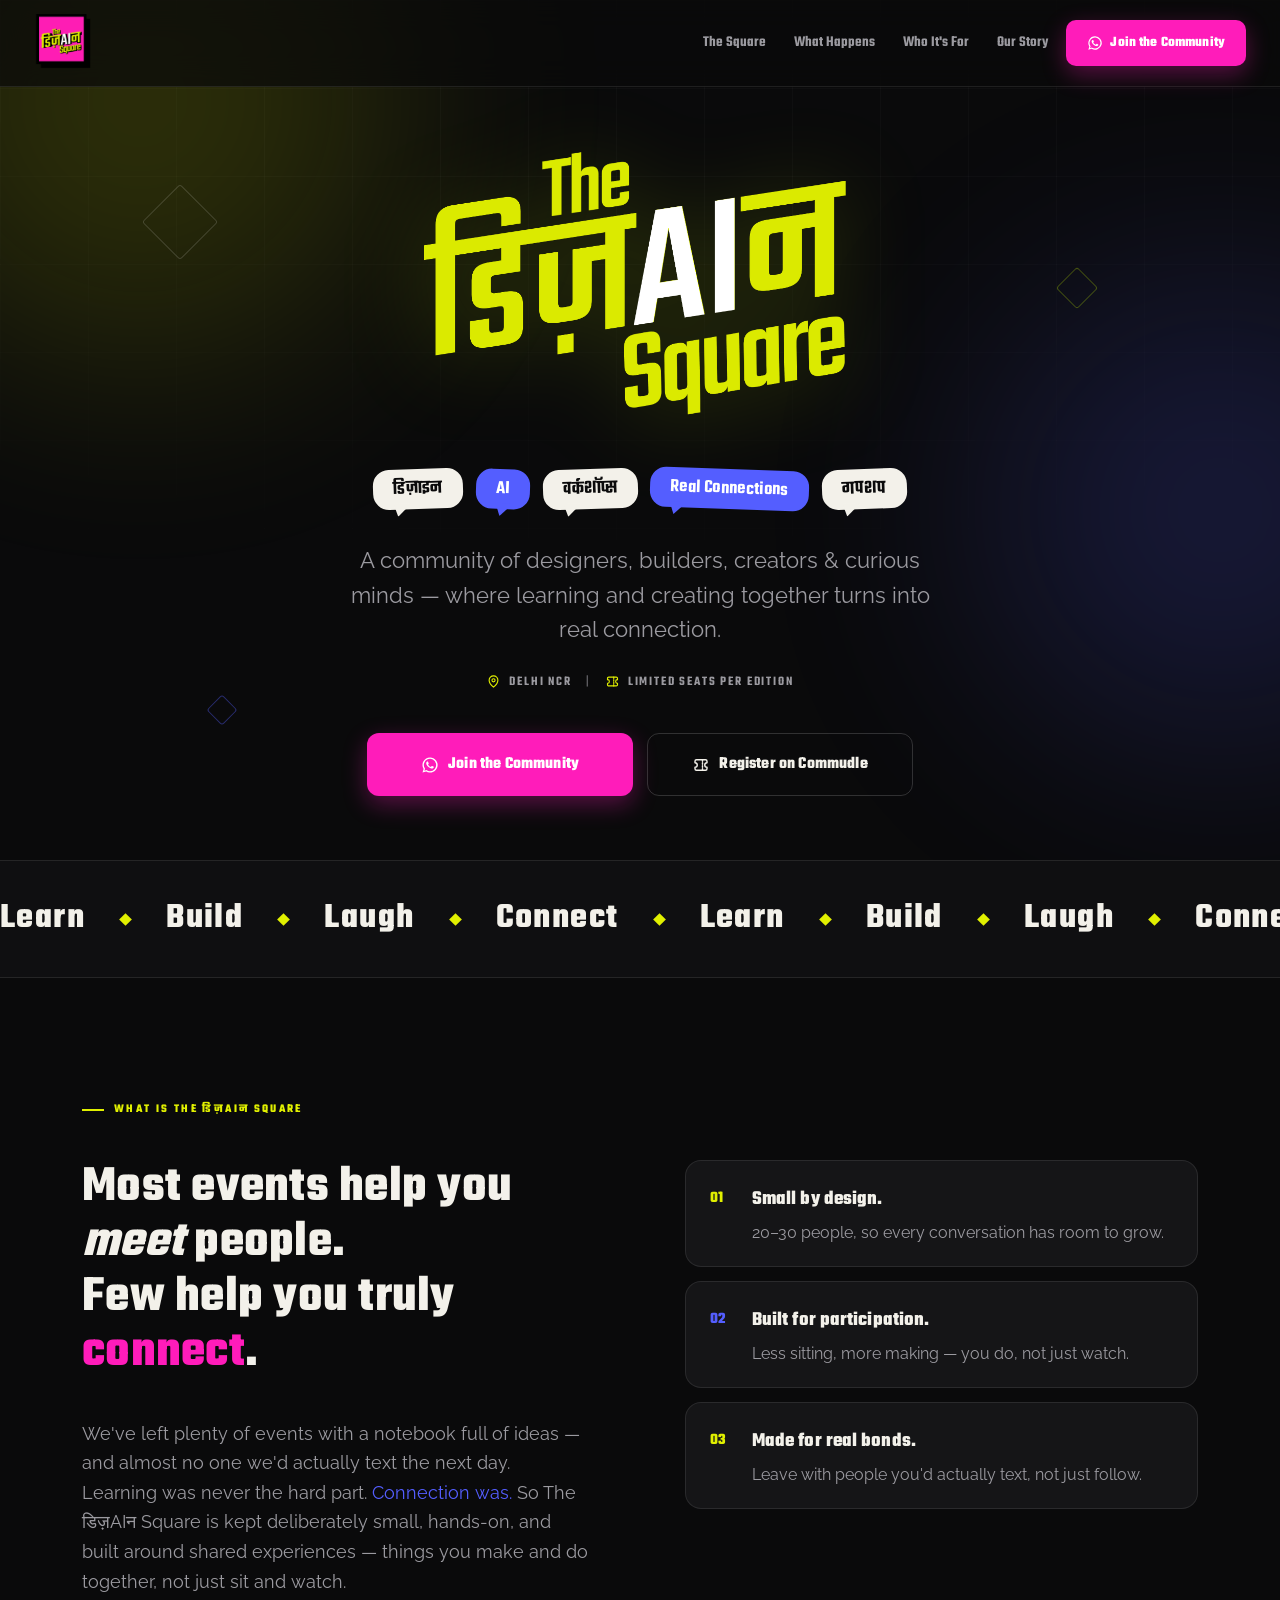
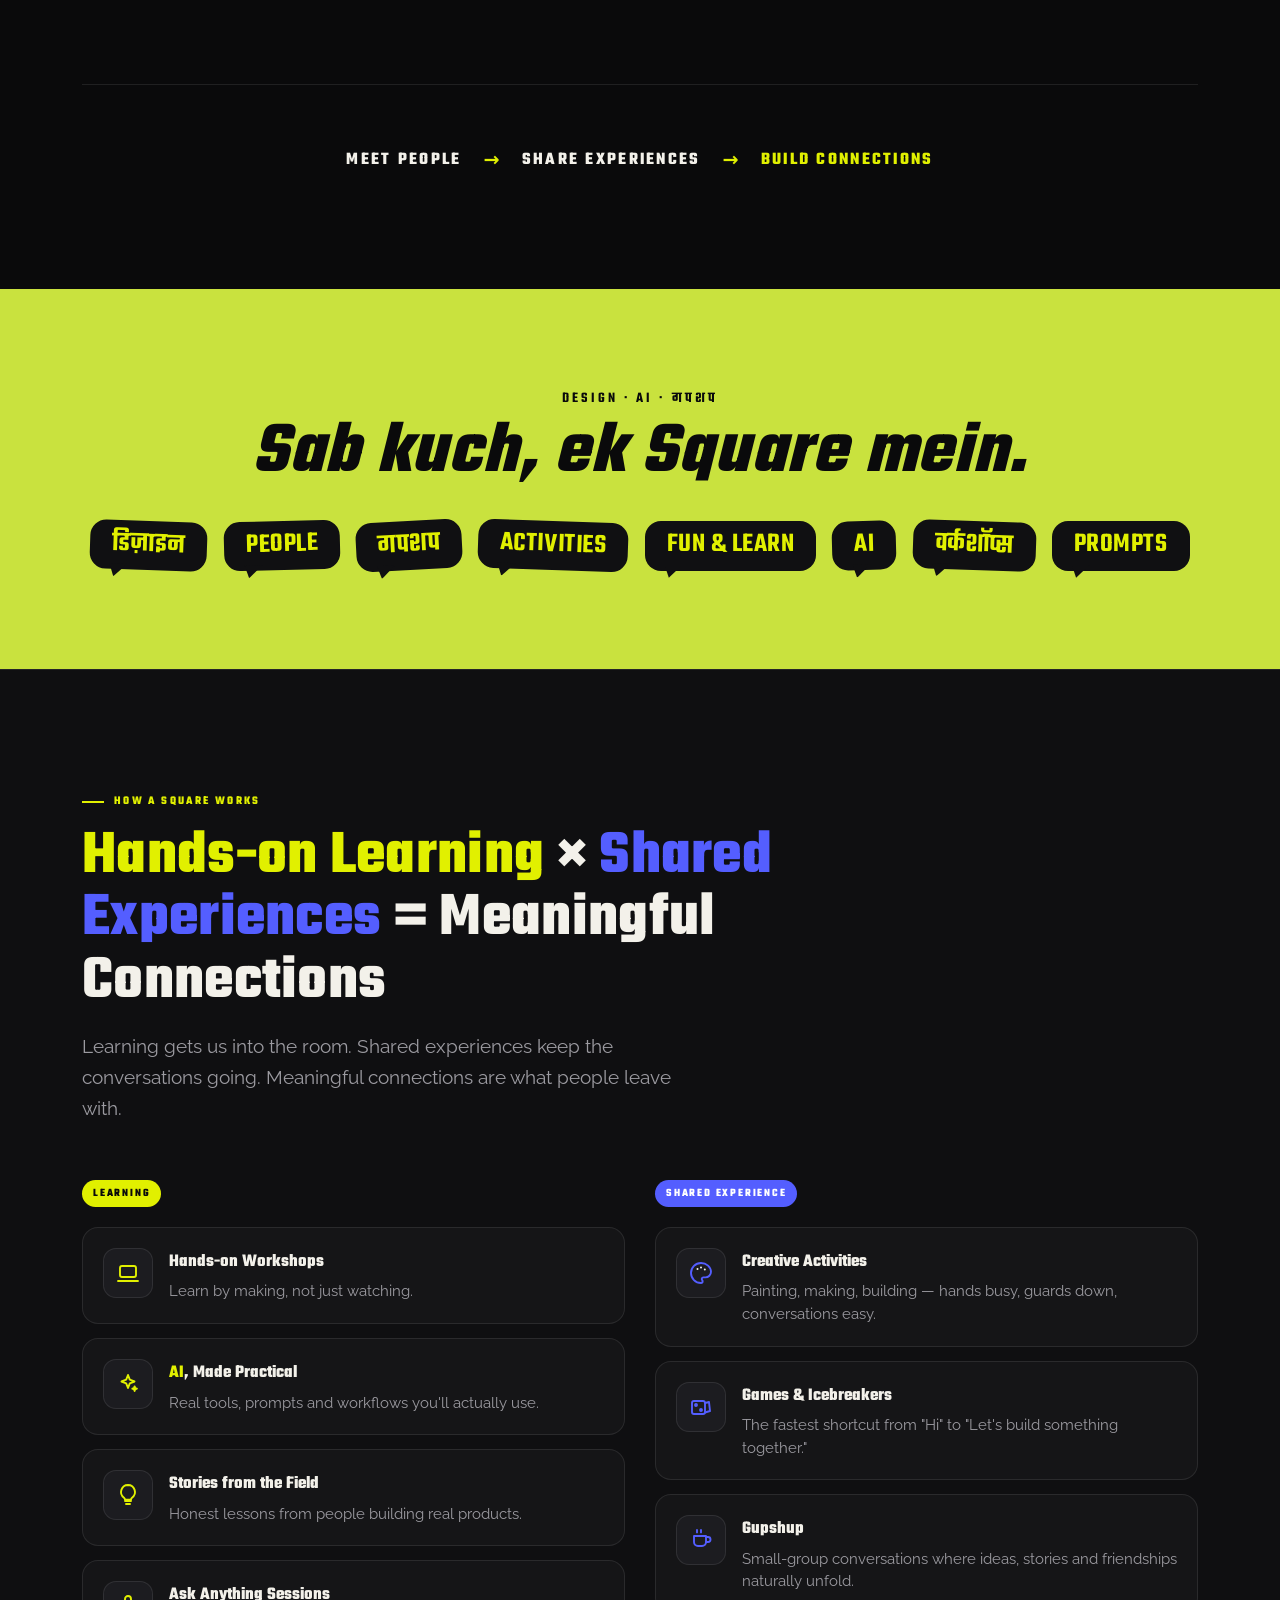
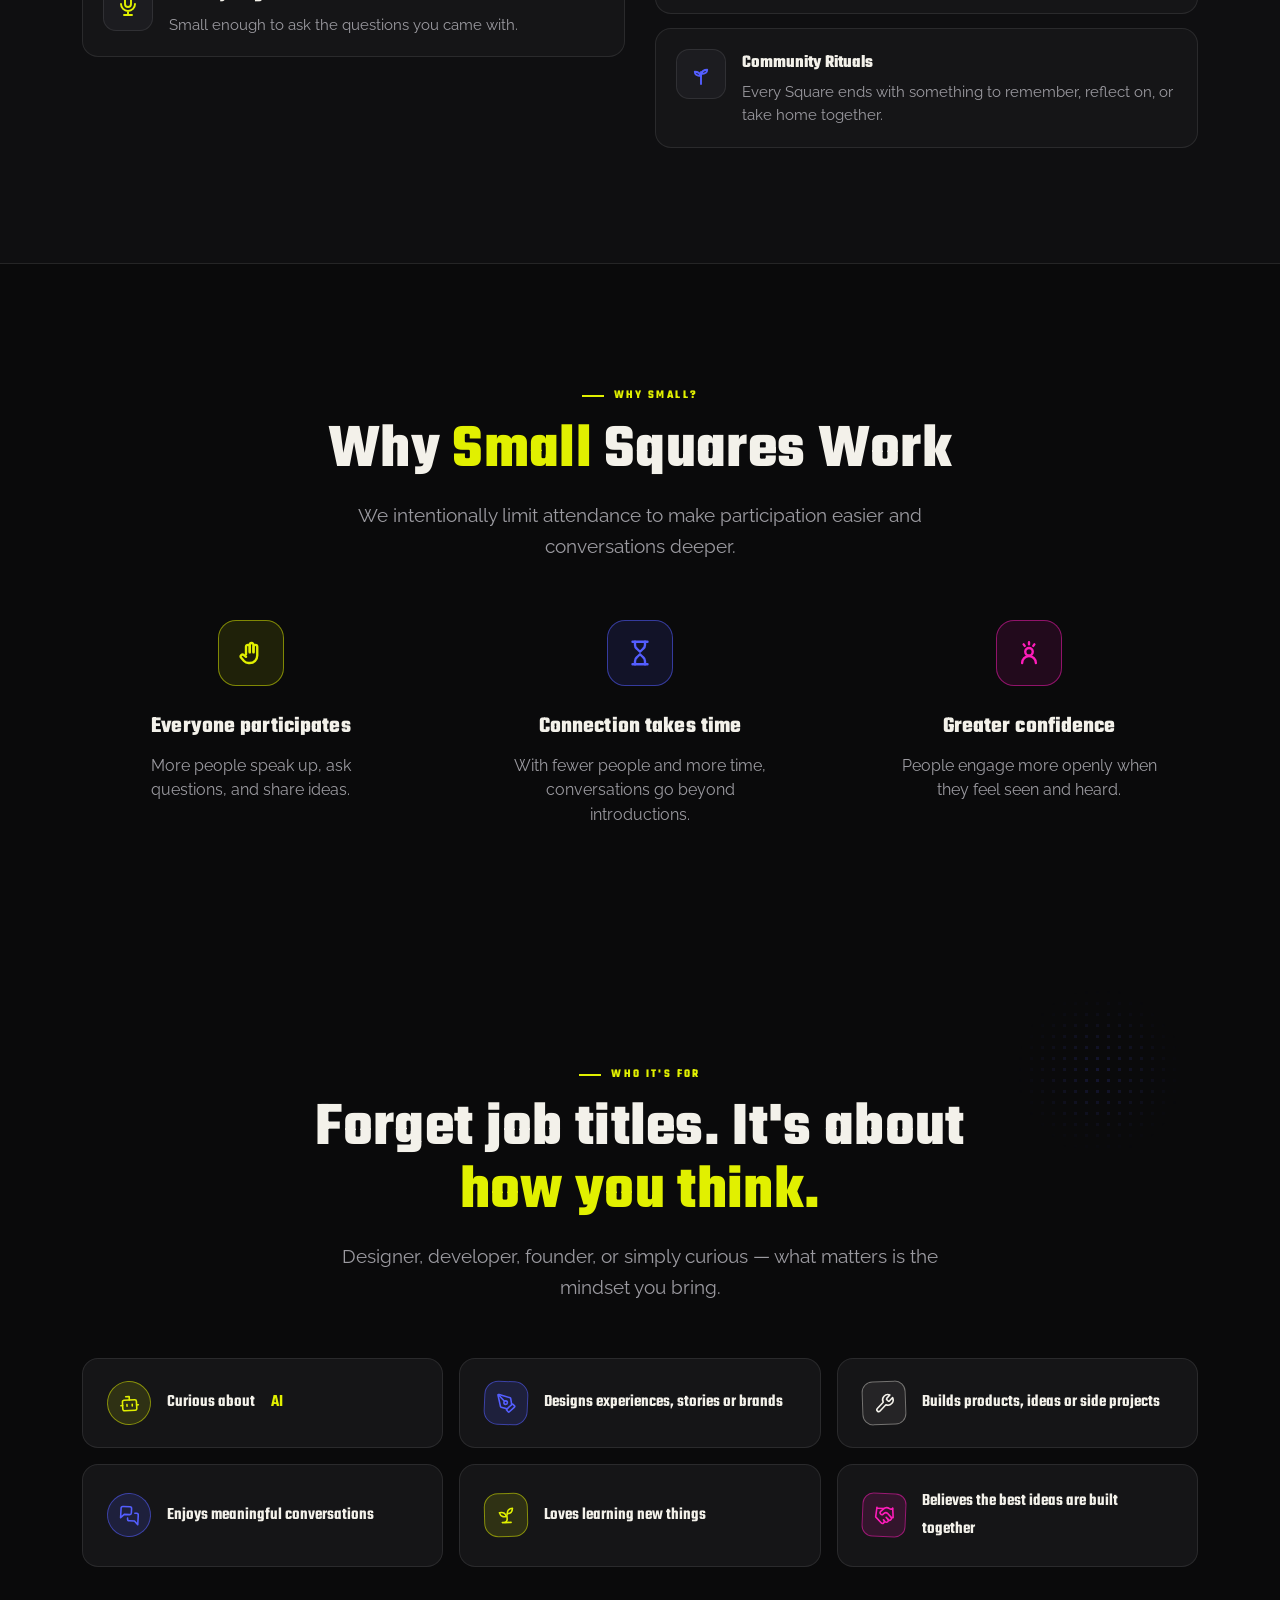
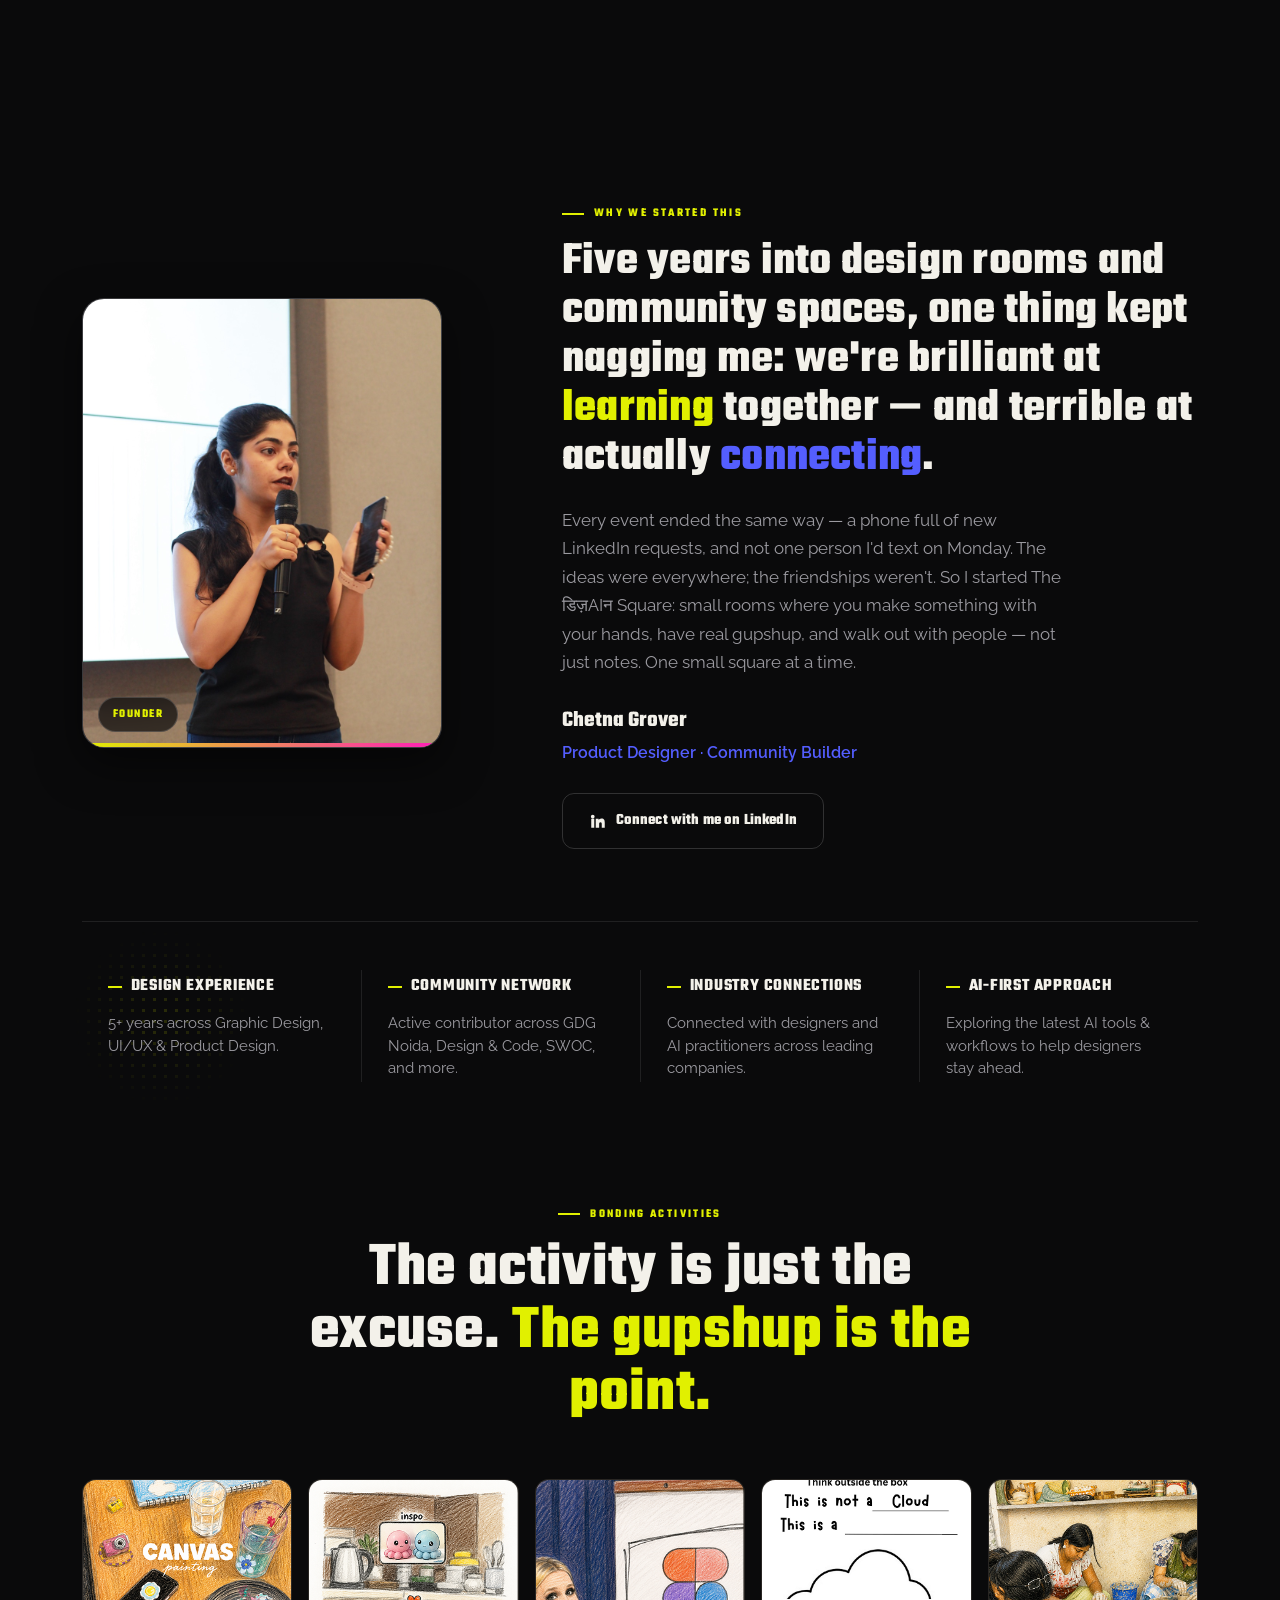
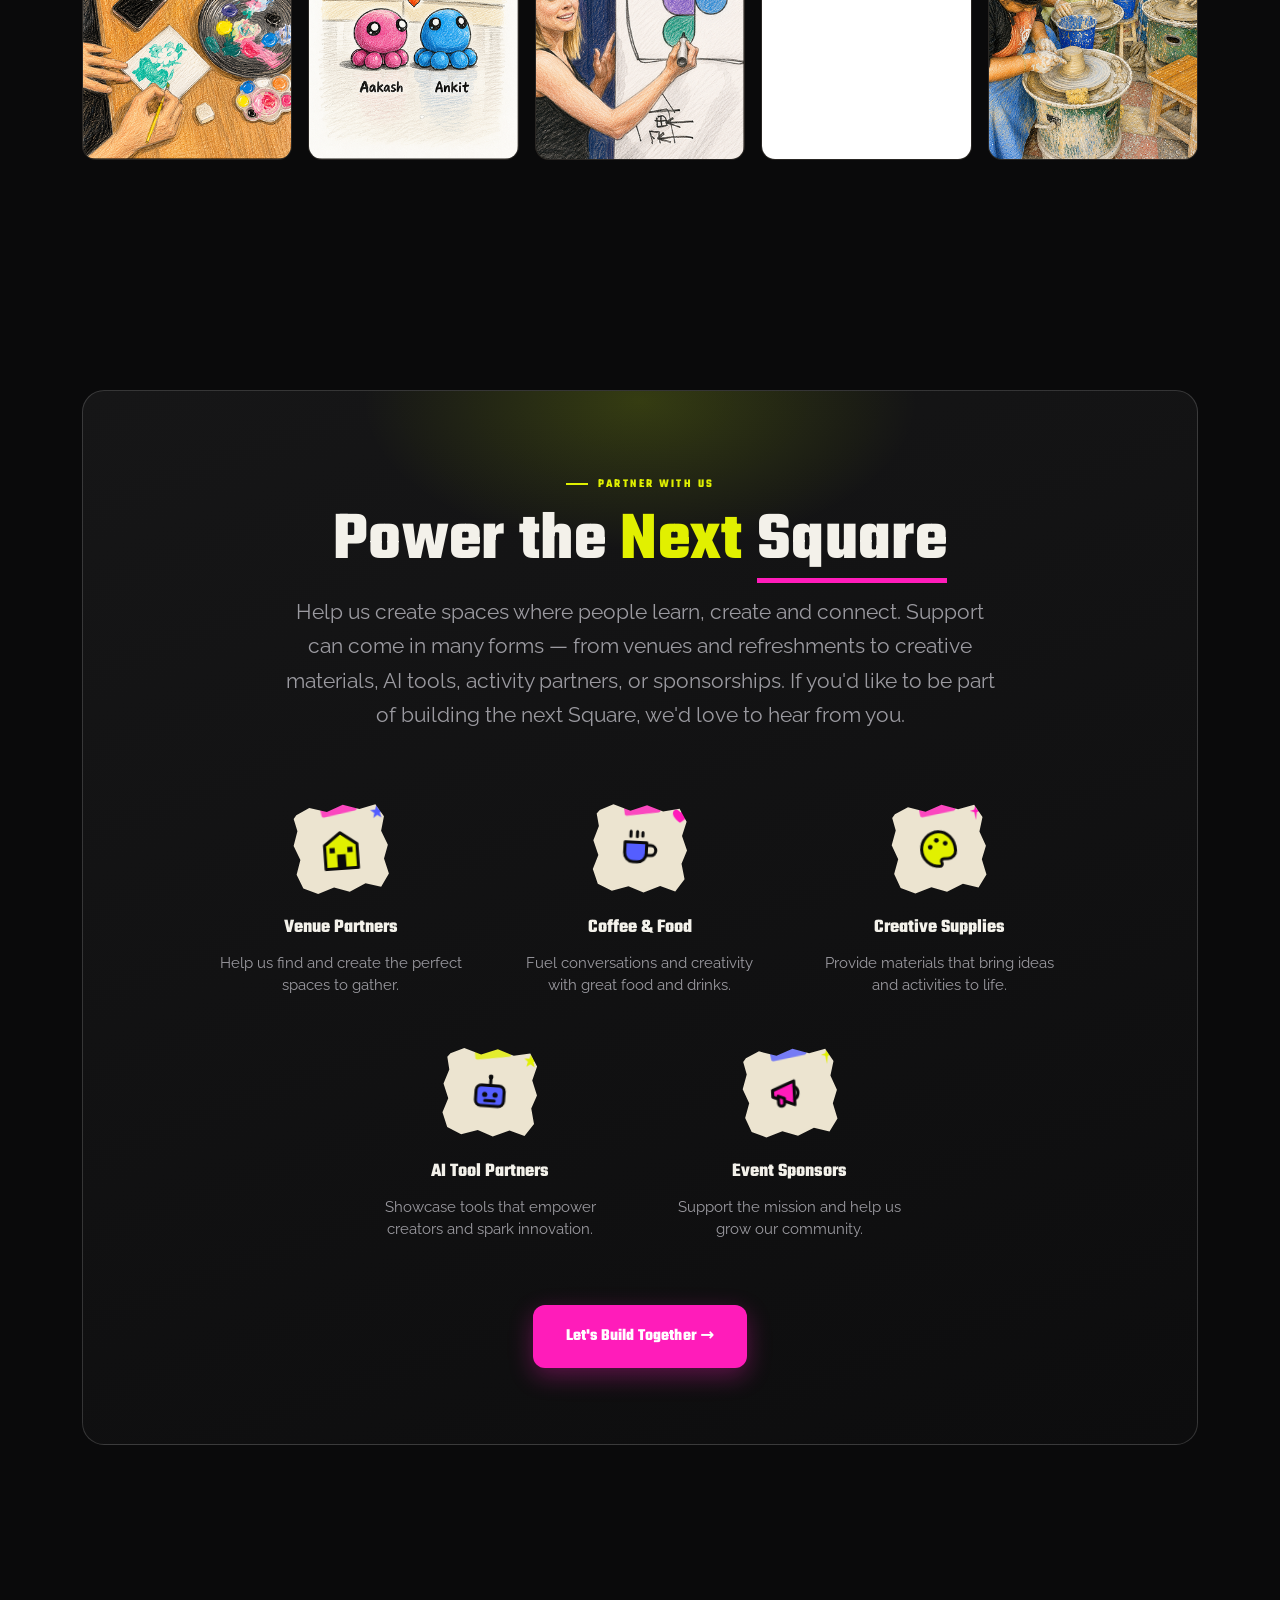
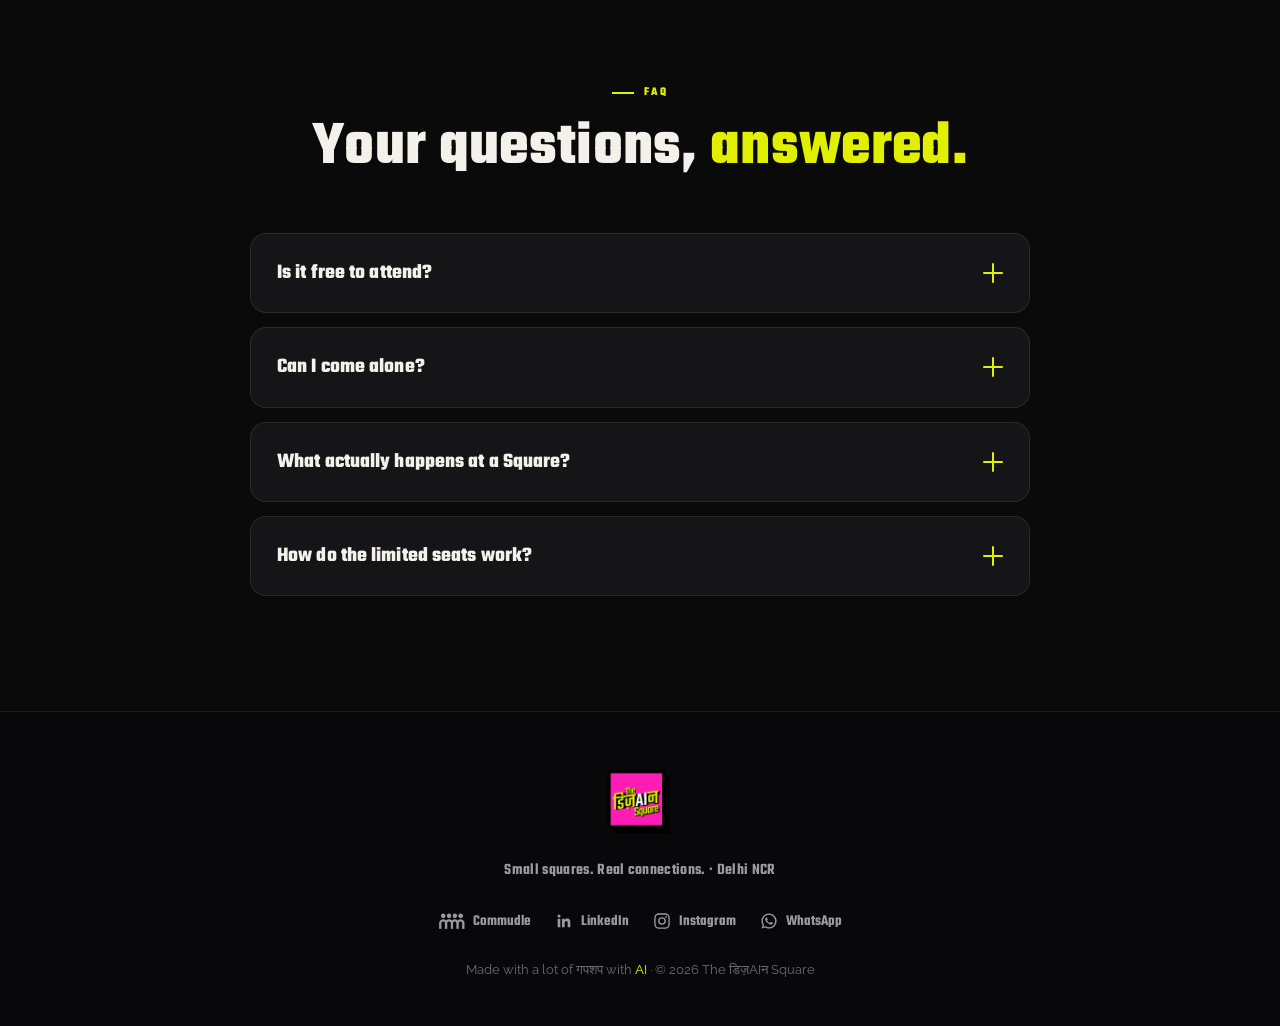
==== index.html @ 23630af0 "Initial commit: The डिज़AIन Square community site Single-page static marketing site — hero, story, "" ====
<!DOCTYPE html>
<html lang="en">
<head>
<meta charset="UTF-8" />
<meta name="viewport" content="width=device-width, initial-scale=1.0" />
<title>The डिज़AIन Square — Design. AI. Gupshup.</title>
<meta name="description" content="A community of designers, builders, creators, and curious minds in Delhi NCR — learning, creating, and connecting through hands-on Design & AI workshops and shared experiences. Small groups. Real conversations. Meaningful connections." />
<link rel="icon" href="assets/logo-badge.png" />
<link rel="preconnect" href="https://fonts.googleapis.com" />
<link rel="preconnect" href="https://fonts.gstatic.com" crossorigin />
<link href="https://fonts.googleapis.com/css2?family=Teko:wght@400;500;600;700&family=Raleway:ital,wght@0,400;0,500;0,600;0,700;0,800;1,500&display=swap" rel="stylesheet" />
<link rel="stylesheet" href="styles.css" />
</head>
<body id="top">

<div class="backdrop"></div>
<span class="glow g1"></span>
<span class="glow g2"></span>

<!-- ============ NAV ============ -->
<header class="nav">
  <a href="#top" class="logo-badge" aria-label="The डिज़AIन Square home"><img src="assets/logo-badge.png" alt="The डिज़AIन Square" /></a>
  <nav class="nav-links">
    <a href="#what">The Square</a>
    <a href="#happens">What Happens</a>
    <a href="#who">Who It's For</a>
    <a href="#story">Our Story</a>
  </nav>
  <a href="https://chat.whatsapp.com/JCS8Ts7KACNHZBFlVH1ROe" target="_blank" rel="noopener" class="btn btn-magenta nav-cta"><svg width="16" height="16" viewBox="0 0 24 24" fill="currentColor" aria-hidden="true"><path d="M12 2a10 10 0 0 0-8.5 15.2L2 22l4.9-1.5A10 10 0 1 0 12 2zm0 18.2c-1.5 0-3-.4-4.3-1.2l-.3-.2-2.9.9.9-2.8-.2-.3A8.2 8.2 0 1 1 12 20.2zm4.5-6.1c-.25-.13-1.47-.72-1.7-.8-.23-.09-.4-.13-.56.13-.16.25-.64.8-.79.96-.14.16-.29.18-.54.06-.25-.13-1.05-.39-2-1.23-.74-.66-1.24-1.47-1.38-1.72-.14-.25-.02-.39.11-.51.11-.11.25-.29.38-.43.12-.14.16-.25.25-.41.08-.16.04-.31-.02-.43-.06-.13-.56-1.35-.77-1.85-.2-.48-.41-.42-.56-.42l-.48-.01c-.16 0-.43.06-.66.31-.23.25-.86.85-.86 2.07s.89 2.4 1.01 2.57c.13.16 1.74 2.66 4.22 3.73.59.25 1.05.4 1.41.52.59.19 1.13.16 1.56.1.48-.07 1.47-.6 1.68-1.18.21-.58.21-1.07.14-1.18-.06-.1-.22-.16-.47-.28z"/></svg>Join the Community</a>
  <button class="nav-toggle" id="navToggle" aria-label="Open menu"><span></span><span></span><span></span></button>
</header>
<div class="mobile-menu" id="mobileMenu">
  <a href="#what">The Square</a>
  <a href="#happens">What Happens</a>
  <a href="#who">Who It's For</a>
  <a href="#story">Our Story</a>
  <a href="https://chat.whatsapp.com/JCS8Ts7KACNHZBFlVH1ROe" target="_blank" rel="noopener" class="btn btn-magenta">Join the Community</a>
</div>

<!-- ============ HERO ============ -->
<section class="hero">
  <span class="dia h1d"></span><span class="dia h2d"></span><span class="dia h3d"></span>
  <h1 class="hero-logo-wrap"><img class="hero-logo" src="assets/logo-hero.png" alt="The डिज़AIन Square — Design, AI &amp; Gupshup" /></h1>
  <div class="hero-bubbles">
    <span class="bubble bubble-white">डिज़ाइन</span>
    <span class="bubble bubble-blue">AI</span>
    <span class="bubble bubble-white">वर्कशॉप्स</span>
    <span class="bubble bubble-blue">Real Connections</span>
    <span class="bubble bubble-white">गपशप</span>
  </div>
  <p class="hero-sub">A community of designers, builders, creators &amp; curious minds — where learning and creating together turns into real connection.</p>
  <div class="hero-meta">
    <span class="meta-item"><svg class="meta-ic" viewBox="0 0 24 24"><path d="M12 21s-7-5.5-7-11a7 7 0 0 1 14 0c0 5.5-7 11-7 11z"/><circle cx="12" cy="10" r="2.5"/></svg> Delhi NCR</span>
    <span class="meta-sep" aria-hidden="true">|</span>
    <span class="meta-item"><svg class="meta-ic" viewBox="0 0 24 24"><path d="M4 9V7a2 2 0 0 1 2-2h12a2 2 0 0 1 2 2v2a2 2 0 0 0 0 6v2a2 2 0 0 1-2 2H6a2 2 0 0 1-2-2v-2a2 2 0 0 0 0-6z"/><path d="M14 5v14" stroke-dasharray="2 2"/></svg> Limited seats per edition</span>
  </div>
  <div class="hero-cta">
    <a href="https://chat.whatsapp.com/JCS8Ts7KACNHZBFlVH1ROe" target="_blank" rel="noopener" class="btn btn-magenta lg">
      <svg width="18" height="18" viewBox="0 0 24 24" fill="currentColor" aria-hidden="true"><path d="M12 2a10 10 0 0 0-8.5 15.2L2 22l4.9-1.5A10 10 0 1 0 12 2zm0 18.2c-1.5 0-3-.4-4.3-1.2l-.3-.2-2.9.9.9-2.8-.2-.3A8.2 8.2 0 1 1 12 20.2zm4.5-6.1c-.25-.13-1.47-.72-1.7-.8-.23-.09-.4-.13-.56.13-.16.25-.64.8-.79.96-.14.16-.29.18-.54.06-.25-.13-1.05-.39-2-1.23-.74-.66-1.24-1.47-1.38-1.72-.14-.25-.02-.39.11-.51.11-.11.25-.29.38-.43.12-.14.16-.25.25-.41.08-.16.04-.31-.02-.43-.06-.13-.56-1.35-.77-1.85-.2-.48-.41-.42-.56-.42l-.48-.01c-.16 0-.43.06-.66.31-.23.25-.86.85-.86 2.07s.89 2.4 1.01 2.57c.13.16 1.74 2.66 4.22 3.73.59.25 1.05.4 1.41.52.59.19 1.13.16 1.56.1.48-.07 1.47-.6 1.68-1.18.21-.58.21-1.07.14-1.18-.06-.1-.22-.16-.47-.28z"/></svg>
      Join the Community
    </a>
    <a href="https://www.commudle.com/communities/the-desaign-square" target="_blank" rel="noopener" class="btn btn-ghost lg">
      <svg width="18" height="18" viewBox="0 0 24 24" fill="none" stroke="currentColor" stroke-width="1.9" stroke-linecap="round" stroke-linejoin="round" aria-hidden="true"><path d="M4 9V7a2 2 0 0 1 2-2h12a2 2 0 0 1 2 2v2a2 2 0 0 0 0 6v2a2 2 0 0 1-2 2H6a2 2 0 0 1-2-2v-2a2 2 0 0 0 0-6z"/><path d="M14 5v14" stroke-dasharray="2 2"/></svg>
      Register on Commudle
    </a>
  </div>
</section>

<!-- ============ MARQUEE ============ -->
<div class="marquee" aria-hidden="true">
  <div class="marquee-track">
    <span>Learn</span><span>Build</span><span>Laugh</span><span>Connect</span><span>Learn</span><span>Build</span><span>Laugh</span><span>Connect</span><span>Learn</span><span>Build</span><span>Laugh</span><span>Connect</span>
    <span>Learn</span><span>Build</span><span>Laugh</span><span>Connect</span><span>Learn</span><span>Build</span><span>Laugh</span><span>Connect</span><span>Learn</span><span>Build</span><span>Laugh</span><span>Connect</span>
  </div>
</div>

<!-- ============ WHAT IS ============ -->
<section class="section" id="what">
  <p class="eyebrow reveal">What is The डिज़AIन Square</p>
  <div class="story-body">
    <div class="story-left">
      <p class="story-lead reveal">Most events help you <em>meet</em> people.<br />Few help you truly <span class="hl-m">connect</span>.</p>
      <p class="body-copy reveal">We've left plenty of events with a notebook full of ideas — and almost no one we'd actually text the next day. Learning was never the hard part. <span class="hl-b">Connection was.</span> So The डिज़AIन Square is kept deliberately small, hands-on, and built around shared experiences — things you make and do together, not just sit and watch.</p>
    </div>
    <div class="story-pills">
      <div class="spill reveal"><span class="n">01</span><div><span class="p-title">Small by design.</span><span class="p-sub">20–30 people, so every conversation has room to grow.</span></div></div>
      <div class="spill reveal"><span class="n">02</span><div><span class="p-title">Built for participation.</span><span class="p-sub">Less sitting, more making — you do, not just watch.</span></div></div>
      <div class="spill reveal"><span class="n">03</span><div><span class="p-title">Made for real bonds.</span><span class="p-sub">Leave with people you'd actually text, not just follow.</span></div></div>
    </div>
  </div>
  <div class="flow reveal">
    <span class="flow-step">Meet people</span>
    <span class="flow-arrow" aria-hidden="true">→</span>
    <span class="flow-step">Share experiences</span>
    <span class="flow-arrow" aria-hidden="true">→</span>
    <span class="flow-step flow-step-end">Build connections</span>
  </div>
</section>

<!-- ============ BRAND BAND (lime homage to the key art) ============ -->
<section class="brand-band">
  <div class="band-inner">
    <p class="band-kicker reveal">Design · AI · गपशप</p>
    <h2 class="band-title reveal">Sab kuch, ek Square mein.</h2>
    <div class="bubble-cluster reveal">
      <span class="bubble bubble-dark">डिज़ाइन</span>
      <span class="bubble bubble-dark">PEOPLE</span>
      <span class="bubble bubble-dark">गपशप</span>
      <span class="bubble bubble-dark">ACTIVITIES</span>
      <span class="bubble bubble-dark">FUN &amp; LEARN</span>
      <span class="bubble bubble-dark">AI</span>
      <span class="bubble bubble-dark">वर्कशॉप्स</span>
      <span class="bubble bubble-dark">PROMPTS</span>
    </div>
  </div>
</section>

<!-- ============ WHAT HAPPENS ============ -->
<section class="happen" id="happens">
  <div class="happen-wrap">
    <div class="section-head reveal">
      <p class="eyebrow">How a Square works</p>
      <h2><span class="hl">Hands-on Learning</span> × <span class="hl-b">Shared Experiences</span> = Meaningful Connections</h2>
      <p class="sub">Learning gets us into the room. Shared experiences keep the conversations going. Meaningful connections are what people leave with.</p>
    </div>
    <div class="two-col">
      <div class="col-learn reveal">
        <div class="col-head"><span class="tag">Learning</span></div>
        <div class="card-stack">
          <div class="pcard">
            <span class="ic-chip"><svg class="ic" viewBox="0 0 24 24"><rect x="4" y="5" width="16" height="11" rx="2"/><path d="M2 20h20"/></svg></span>
            <div><h4>Hands-on Workshops</h4><p>Learn by making, not just watching.</p></div>
          </div>
          <div class="pcard">
            <span class="ic-chip"><svg class="ic" viewBox="0 0 24 24"><path d="M12 3l1.8 4.7L18.5 9.5l-4.7 1.8L12 16l-1.8-4.7L5.5 9.5l4.7-1.8z"/><path d="M18.6 14.4l.6 1.7 1.7.6-1.7.6-.6 1.7-.6-1.7-1.7-.6 1.7-.6z"/></svg></span>
            <div><h4><span class="ai">AI</span>, Made Practical</h4><p>Real tools, prompts and workflows you'll actually use.</p></div>
          </div>
          <div class="pcard">
            <span class="ic-chip"><svg class="ic" viewBox="0 0 24 24"><path d="M9 18h6M10 21h4"/><path d="M12 2a7 7 0 0 0-4 12.7c.6.5 1 1.3 1 2.1h6c0-.8.4-1.6 1-2.1A7 7 0 0 0 12 2z"/></svg></span>
            <div><h4>Stories from the Field</h4><p>Honest lessons from people building real products.</p></div>
          </div>
          <div class="pcard">
            <span class="ic-chip"><svg class="ic" viewBox="0 0 24 24"><rect x="9" y="2" width="6" height="11" rx="3"/><path d="M5 10a7 7 0 0 0 14 0M12 17v4M8 21h8"/></svg></span>
            <div><h4>Ask Anything Sessions</h4><p>Small enough to ask the questions you came with.</p></div>
          </div>
        </div>
      </div>
      <div class="col-connect reveal">
        <div class="col-head"><span class="tag">Shared Experience</span></div>
        <div class="card-stack">
          <div class="pcard">
            <span class="ic-chip"><svg class="ic" viewBox="0 0 24 24"><path d="M12 2C6.5 2 2 6.5 2 12s4.5 10 10 10c.93 0 1.65-.75 1.65-1.69 0-.44-.18-.83-.44-1.12-.29-.29-.44-.65-.44-1.13a1.64 1.64 0 0 1 1.67-1.67h2c3.05 0 5.56-2.5 5.56-5.55C21.96 6.01 17.46 2 12 2z"/><circle cx="8.5" cy="8" r="1" fill="currentColor" stroke="none"/><circle cx="12" cy="6.5" r="1" fill="currentColor" stroke="none"/><circle cx="15.8" cy="8.5" r="1" fill="currentColor" stroke="none"/></svg></span>
            <div><h4>Creative Activities</h4><p>Painting, making, building — hands busy, guards down, conversations easy.</p></div>
          </div>
          <div class="pcard">
            <span class="ic-chip"><svg class="ic" viewBox="0 0 24 24"><rect x="3" y="6" width="13" height="13" rx="2"/><circle cx="7" cy="10" r="1"/><circle cx="12" cy="15" r="1"/><path d="M16 8l4-1 1 9-5 1.5"/></svg></span>
            <div><h4>Games &amp; Icebreakers</h4><p>The fastest shortcut from "Hi" to "Let's build something together."</p></div>
          </div>
          <div class="pcard">
            <span class="ic-chip"><svg class="ic" viewBox="0 0 24 24"><path d="M5 8h12v6a4 4 0 0 1-4 4H9a4 4 0 0 1-4-4z"/><path d="M17 9h2a2.5 2.5 0 0 1 0 5h-2"/><path d="M8 2v2.4M12 2v2.4"/></svg></span>
            <div><h4>Gupshup</h4><p>Small-group conversations where ideas, stories and friendships naturally unfold.</p></div>
          </div>
          <div class="pcard">
            <span class="ic-chip"><svg class="ic" viewBox="0 0 24 24"><path d="M12 22V10"/><path d="M12 14c-1-3-3.6-4.2-6.2-4.2C5.8 12.6 8.4 14 12 14z"/><path d="M12 12c1-3 3.6-4.2 6.2-4.2C18.2 10.6 15.6 12 12 12z"/></svg></span>
            <div><h4>Community Rituals</h4><p>Every Square ends with something to remember, reflect on, or take home together.</p></div>
          </div>
        </div>
      </div>
    </div>
  </div>
</section>

<!-- ============ WHY SMALL ============ -->
<section class="section" id="why-small">
  <div class="section-head center reveal">
    <p class="eyebrow">Why small?</p>
    <h2>Why <span class="hl">Small</span> Squares Work</h2>
    <p class="sub" style="margin-left:auto;margin-right:auto">We intentionally limit attendance to make participation easier and conversations deeper.</p>
  </div>
  <div class="reasons-grid">
    <div class="reason reveal">
      <span class="reason-ic"><svg viewBox="0 0 24 24"><path d="M8 13V7a1.5 1.5 0 0 1 3 0v4.5"/><path d="M11 11V5.5a1.5 1.5 0 0 1 3 0V11"/><path d="M14 11.5V7a1.5 1.5 0 0 1 3 0v7a6 6 0 0 1-6 6h-1a5 5 0 0 1-3.6-1.6L4 15.6a1.5 1.5 0 0 1 2.2-2L8 15"/></svg></span>
      <h4>Everyone participates</h4>
      <p>More people speak up, ask questions, and share ideas.</p>
    </div>
    <div class="reason reveal">
      <span class="reason-ic"><svg viewBox="0 0 24 24"><path d="M6 3h12M6 21h12"/><path d="M8 3v2.5a4 4 0 0 0 1.5 3.1L12 11l2.5-2.4A4 4 0 0 0 16 5.5V3"/><path d="M8 21v-2.5a4 4 0 0 1 1.5-3.1L12 13l2.5 2.4A4 4 0 0 1 16 18.5V21"/></svg></span>
      <h4>Connection takes time</h4>
      <p>With fewer people and more time, conversations go beyond introductions.</p>
    </div>
    <div class="reason reveal">
      <span class="reason-ic"><svg viewBox="0 0 24 24"><circle cx="12" cy="11" r="3"/><path d="M6.5 20a5.5 5.5 0 0 1 11 0"/><path d="M12 3.4V5M7.7 5.1l.9 1.2M16.3 5.1l-.9 1.2"/></svg></span>
      <h4>Greater confidence</h4>
      <p>People engage more openly when they feel seen and heard.</p>
    </div>
  </div>
</section>

<!-- ============ WHO ============ -->
<section class="section" id="who">
  <span class="halftone" style="top:6%;right:3%;width:170px;height:170px"></span>
  <div class="section-head center reveal">
    <p class="eyebrow">Who it's for</p>
    <h2>Forget job titles. It's about <span class="hl">how you think.</span></h2>
    <p class="sub" style="margin-left:auto;margin-right:auto">Designer, developer, founder, or simply curious — what matters is the mindset you bring.</p>
  </div>
  <div class="mindset-grid">
    <div class="mind reveal"><span class="badge"><svg viewBox="0 0 24 24"><path d="M12 8V4H8"/><rect x="4" y="8" width="16" height="12" rx="2"/><path d="M2 14h2M20 14h2M15 13v2M9 13v2"/></svg></span> Curious about <span class="ai">AI</span></div>
    <div class="mind reveal"><span class="badge"><svg viewBox="0 0 24 24"><path d="M15.707 21.293a1 1 0 0 1-1.414 0l-1.586-1.586a1 1 0 0 1 0-1.414l5.586-5.586a1 1 0 0 1 1.414 0l1.586 1.586a1 1 0 0 1 0 1.414z"/><path d="m18 13-1.375-6.874a1 1 0 0 0-.746-.776L3.235 2.028a1 1 0 0 0-1.207 1.207L5.35 15.879a1 1 0 0 0 .776.746L13 18"/><path d="m2.3 2.3 7.286 7.286"/><circle cx="11" cy="11" r="2"/></svg></span> Designs experiences, stories or brands</div>
    <div class="mind reveal"><span class="badge"><svg viewBox="0 0 24 24"><path d="M14.7 6.3a1 1 0 0 0 0 1.4l1.6 1.6a1 1 0 0 0 1.4 0l3.77-3.77a6 6 0 0 1-7.94 7.94l-6.91 6.91a2.12 2.12 0 0 1-3-3l6.91-6.91a6 6 0 0 1 7.94-7.94l-3.76 3.76z"/></svg></span> Builds products, ideas or side projects</div>
    <div class="mind reveal"><span class="badge"><svg viewBox="0 0 24 24"><path d="M14 9a2 2 0 0 1-2 2H6l-4 4V4c0-1.1.9-2 2-2h8a2 2 0 0 1 2 2z"/><path d="M18 9h2a2 2 0 0 1 2 2v11l-4-4h-6a2 2 0 0 1-2-2v-1"/></svg></span> Enjoys meaningful conversations</div>
    <div class="mind reveal"><span class="badge"><svg viewBox="0 0 24 24"><path d="M7 20h10"/><path d="M10 20c5.5-2.5.8-6.4 3-10"/><path d="M9.5 9.4c1.1.8 1.8 2.2 2.3 3.7-2 .4-3.5.4-4.8-.3-1.2-.6-2.3-1.9-3-4.2 2.8-.5 4.4 0 5.5.8z"/><path d="M14.1 6a7 7 0 0 0-1.1 4c1.9-.1 3.3-.6 4.3-1.4 1-1 1.6-2.3 1.7-4.6-2.7.1-4 1-4.9 2z"/></svg></span> Loves learning new things</div>
    <div class="mind reveal"><span class="badge"><svg viewBox="0 0 24 24"><path d="m11 17 2 2a1 1 0 1 0 3-3"/><path d="m14 14 2.5 2.5a1 1 0 1 0 3-3l-3.88-3.88a3 3 0 0 0-4.24 0l-.88.88a1 1 0 1 1-3-3l2.81-2.81a5.79 5.79 0 0 1 7.06-.87l.47.28a2 2 0 0 0 1.42.25L21 4"/><path d="m21 3 1 11h-2"/><path d="M3 3 2 14l6.5 6.5a1 1 0 1 0 3-3"/><path d="M3 4h8"/></svg></span> Believes the best ideas are built together</div>
  </div>
</section>

<!-- ============ FOUNDER ============ -->
<section class="section" id="story">
  <span class="halftone lime" style="bottom:8%;left:1%;width:180px;height:180px"></span>
  <div class="founder">
    <div class="founder-photo reveal">
      <div class="founder-img"><img src="assets/founder.jpg" alt="Chetna Grover hosting a डिज़AIन Square" loading="lazy" /></div>
      <span class="founder-tag">FOUNDER</span>
    </div>
    <div class="founder-text reveal">
      <p class="eyebrow">Why we started this</p>
      <p class="founder-quote">Five years into design rooms and community spaces, one thing kept nagging me: we're brilliant at <span class="hl">learning</span> together — and terrible at actually <span class="hl-b">connecting</span>.</p>
      <p class="founder-bio">Every event ended the same way — a phone full of new LinkedIn requests, and not one person I'd text on Monday. The ideas were everywhere; the friendships weren't. So I started The डिज़AIन Square: small rooms where you make something with your hands, have real gupshup, and walk out with people — not just notes. One small square at a time.</p>
      <p class="founder-name">Chetna Grover</p>
      <p class="founder-role">Product Designer · Community Builder</p>
      <a href="https://www.linkedin.com/in/chetnagrover/" target="_blank" rel="noopener" class="btn btn-ghost founder-cta">
        <svg width="18" height="18" viewBox="0 0 24 24" fill="currentColor" aria-hidden="true"><path d="M4.98 3.5a2.5 2.5 0 1 1 0 5 2.5 2.5 0 0 1 0-5zM3 9h4v12H3zM9 9h3.8v1.7h.05c.53-.95 1.83-1.95 3.65-1.95 3.9 0 4.5 2.4 4.5 5.5V21h-4v-4.8c0-1.15-.02-2.6-1.6-2.6-1.6 0-1.85 1.25-1.85 2.5V21H9z"/></svg>
        Connect with me on LinkedIn
      </a>
    </div>
  </div>
  <div class="founder-creds reveal">
    <div class="cred"><h4>Design Experience</h4><p>5+ years across Graphic Design, UI/UX &amp; Product Design.</p></div>
    <div class="cred"><h4>Community Network</h4><p>Active contributor across GDG Noida, Design &amp; Code, SWOC, and more.</p></div>
    <div class="cred"><h4>Industry Connections</h4><p>Connected with designers and AI practitioners across leading companies.</p></div>
    <div class="cred"><h4>AI-First Approach</h4><p>Exploring the latest AI tools &amp; workflows to help designers stay ahead.</p></div>
  </div>
</section>

<!-- ============ GLIMPSES ============ -->
<section class="section" style="padding-top:0">
  <div class="section-head center reveal">
    <p class="eyebrow">Bonding activities</p>
    <h2>The activity is just the excuse. <span class="hl">The gupshup is the point.</span></h2>
  </div>
  <div class="glimpse-grid">
    <div class="glimpse reveal"><img src="assets/glimpse-canvas.png" alt="Canvas painting at a Square" loading="lazy" /></div>
    <div class="glimpse reveal"><img src="assets/glimpse-toy.png" alt="Toy design — Aakash &amp; Ankit" loading="lazy" /></div>
    <div class="glimpse reveal"><img src="assets/glimpse-ai.png" alt="AI &amp; design jam" loading="lazy" /></div>
    <div class="glimpse reveal"><img src="assets/glimpse-cloud.png" alt="Think outside the box — not a cloud" loading="lazy" /></div>
    <div class="glimpse reveal"><img src="assets/glimpse-pottery.png" alt="Pottery and clay" loading="lazy" /></div>
  </div>
</section>

<!-- ============ PARTNERSHIP ============ -->
<section class="section partner-section" id="partner">
  <div class="cta-card reveal">
  <div class="section-head center">
    <p class="eyebrow">Partner with us</p>
    <h2>Power the <span class="hl">Next</span> <span class="pu">Square</span></h2>
    <p class="sub partner-sub">Help us create spaces where people learn, create and connect. Support can come in many forms — from venues and refreshments to creative materials, <span class="ai">AI</span> tools, activity partners, or sponsorships. If you'd like to be part of building the next Square, we'd love to hear from you.</p>
  </div>
  <div class="partner-grid">
    <div class="pcard2 reveal c-venue">
      <span class="pcard2-ic"><span class="tape"></span><svg class="art" viewBox="0 0 24 24"><path d="M4.5 21V10l7.5-5.5L19.5 10v11z" fill="var(--acc)"/><rect x="10" y="14.5" width="4" height="6.5" fill="#0a0a0b" stroke="none"/><rect x="6.7" y="11.3" width="2.4" height="2.4" fill="#0a0a0b" stroke="none"/><rect x="14.9" y="11.3" width="2.4" height="2.4" fill="#0a0a0b" stroke="none"/></svg><span class="bit"><svg viewBox="0 0 12 12"><path d="M6 0l1.3 4 4 .2-3.1 2.5 1.1 3.9L6 8.4 2.7 10.6l1.1-3.9L.7 4.2l4-.2z" fill="var(--blue)"/></svg></span></span>
      <h4>Venue Partners</h4>
      <p>Help us find and create the perfect spaces to gather.</p>
    </div>
    <div class="pcard2 reveal c-coffee">
      <span class="pcard2-ic"><span class="tape"></span><svg class="art" viewBox="0 0 24 24"><path d="M5 9h10v5a4 4 0 0 1-4 4H9a4 4 0 0 1-4-4z" fill="var(--acc)"/><path d="M15 10.2h2a2.3 2.3 0 0 1 0 4.6h-2" fill="none"/><path d="M7.5 4v2.3M10.5 4v2.3M13 4.4v1.6" fill="none"/></svg><span class="bit"><svg viewBox="0 0 12 12"><path d="M6 11C2 8 0 6 0 3.4 0 1.6 1.3.6 2.8.6 3.8.6 4.6 1.2 6 2.8 7.4 1.2 8.2.6 9.2.6c1.5 0 2.8 1 2.8 2.8C12 6 10 8 6 11z" fill="var(--magenta)"/></svg></span></span>
      <h4>Coffee &amp; Food</h4>
      <p>Fuel conversations and creativity with great food and drinks.</p>
    </div>
    <div class="pcard2 reveal c-create">
      <span class="pcard2-ic"><span class="tape"></span><svg class="art" viewBox="0 0 24 24"><path d="M12 4a8 8 0 1 0 0 16c.9 0 1.4-.9 1-1.7-.4-.7-.1-1.7.9-1.7H16a3.6 3.6 0 0 0 3.6-3.6C19.6 8 16 4 12 4z" fill="var(--acc)"/><circle cx="8" cy="11" r="1.1" fill="#0a0a0b" stroke="none"/><circle cx="11" cy="8" r="1.1" fill="#0a0a0b" stroke="none"/><circle cx="15" cy="9.5" r="1.1" fill="#0a0a0b" stroke="none"/></svg><span class="bit"><svg viewBox="0 0 12 12"><path d="M6 0l1 3.5 3.5 1-3.5 1L6 12 5 5.5 1.5 4.5 5 3.5z" fill="var(--magenta)"/></svg></span></span>
      <h4>Creative Supplies</h4>
      <p>Provide materials that bring ideas and activities to life.</p>
    </div>
    <div class="pcard2 reveal c-ai">
      <span class="pcard2-ic"><span class="tape"></span><svg class="art" viewBox="0 0 24 24"><rect x="5.5" y="8.5" width="13" height="9.5" rx="2.5" fill="var(--acc)"/><path d="M12 5.2V8.5" fill="none"/><circle cx="12" cy="4.6" r="1.1" fill="#0a0a0b" stroke="none"/><circle cx="9.6" cy="12.8" r="1.2" fill="#0a0a0b" stroke="none"/><circle cx="14.4" cy="12.8" r="1.2" fill="#0a0a0b" stroke="none"/><path d="M9.8 15.6h4.4" fill="none"/></svg><span class="bit"><svg viewBox="0 0 12 12"><path d="M6 0l1.3 4 4 .2-3.1 2.5 1.1 3.9L6 8.4 2.7 10.6l1.1-3.9L.7 4.2l4-.2z" fill="var(--lime)"/></svg></span></span>
      <h4><span class="ai">AI</span> Tool Partners</h4>
      <p>Showcase tools that empower creators and spark innovation.</p>
    </div>
    <div class="pcard2 reveal c-sponsor">
      <span class="pcard2-ic"><span class="tape"></span><svg class="art" viewBox="0 0 24 24"><path d="M4 10.5 14 6.5v11l-10-4z" fill="var(--acc)"/><path d="M14 9a3.5 3.5 0 0 1 0 6" fill="none"/><path d="M6.5 13.2v3.3a1.4 1.4 0 0 0 2.8 0v-2.1z" fill="var(--acc)"/></svg><span class="bit"><svg viewBox="0 0 12 12"><path d="M6 0l1 3.5 3.5 1-3.5 1L6 12 5 5.5 1.5 4.5 5 3.5z" fill="var(--lime)"/></svg></span></span>
      <h4>Event Sponsors</h4>
      <p>Support the mission and help us grow our community.</p>
    </div>
  </div>
  <div class="partner-act">
    <a class="btn btn-magenta lg" href="mailto:chetnagrover00@gmail.com?subject=Partnering%20with%20The%20DesAIgn%20Square&amp;body=Hi%20Chetna%2C%20we%27d%20love%20to%20help%20power%20the%20next%20Square.">Let's Build Together →</a>
  </div>
  </div>
</section>

<!-- ============ FAQ ============ -->
<section class="section" id="faq">
  <div class="section-head center reveal">
    <p class="eyebrow">FAQ</p>
    <h2>Your questions, <span class="hl">answered.</span></h2>
  </div>
  <div class="faq-list reveal">
    <details class="faq-item">
      <summary>Is it free to attend?<span class="faq-mark" aria-hidden="true"></span></summary>
      <div class="faq-a"><p>No — this is a paid event, and that's on purpose. Your ticket covers everything: activity materials, food, and the full experience — put together so you get the best. Nothing extra to buy on the day.</p></div>
    </details>
    <details class="faq-item">
      <summary>Can I come alone?<span class="faq-mark" aria-hidden="true"></span></summary>
      <div class="faq-a"><p>Yes — and most people do. Every Square opens with an easy icebreaker and stays small, so you're never left standing in a corner. You'll be chatting with people within minutes.</p></div>
    </details>
    <details class="faq-item">
      <summary>What actually happens at a Square?<span class="faq-mark" aria-hidden="true"></span></summary>
      <div class="faq-a"><p>A mix of hands-on making, a little design and AI, good food, and real conversation. You'll build something, meet interesting people, and leave with genuine connections.</p></div>
    </details>
    <details class="faq-item">
      <summary>How do the limited seats work?<span class="faq-mark" aria-hidden="true"></span></summary>
      <div class="faq-a"><p>We keep each Square small — around 20–30 people — so it stays personal. Registrations happen on <a href="https://www.commudle.com/communities/the-desaign-square" target="_blank" rel="noopener">Commudle</a>, where we manage seats and tickets. Join the WhatsApp community to get the heads-up the moment they go live.</p></div>
    </details>
  </div>
</section>

<!-- ============ FOOTER ============ -->
<footer class="footer">
  <a href="#top" class="logo-badge"><img src="assets/logo-badge.png" alt="The डिज़AIन Square" /></a>
  <p class="footer-tag">Small squares. Real connections. · Delhi NCR</p>
  <div class="footer-links">
    <a class="foot-social" href="https://www.commudle.com/communities/the-desaign-square" target="_blank" rel="noopener">
      <span class="foot-logo" role="img" aria-label="Commudle"></span> Commudle</a>
    <a class="foot-social" href="https://www.linkedin.com/company/the-desaign-square" target="_blank" rel="noopener">
      <svg viewBox="0 0 24 24" aria-hidden="true"><path d="M20.45 20.45h-3.56v-5.57c0-1.33-.02-3.04-1.85-3.04-1.85 0-2.14 1.45-2.14 2.94v5.67H9.35V9h3.41v1.56h.05c.48-.9 1.64-1.85 3.37-1.85 3.6 0 4.27 2.37 4.27 5.46zM5.34 7.43a2.06 2.06 0 1 1 0-4.12 2.06 2.06 0 0 1 0 4.12zM7.12 20.45H3.56V9h3.56z"/></svg> LinkedIn</a>
    <a class="foot-social" href="https://www.instagram.com/the_desaign_square/" target="_blank" rel="noopener">
      <svg viewBox="0 0 24 24" aria-hidden="true"><rect x="2.6" y="2.6" width="18.8" height="18.8" rx="5.2" fill="none" stroke="currentColor" stroke-width="1.8"/><circle cx="12" cy="12" r="4.2" fill="none" stroke="currentColor" stroke-width="1.8"/><circle cx="17.4" cy="6.6" r="1.2"/></svg> Instagram</a>
    <a class="foot-social" href="https://chat.whatsapp.com/JCS8Ts7KACNHZBFlVH1ROe" target="_blank" rel="noopener">
      <svg viewBox="0 0 24 24" aria-hidden="true"><path d="M12 2a10 10 0 0 0-8.5 15.2L2 22l4.9-1.5A10 10 0 1 0 12 2zm0 18.2c-1.5 0-3-.4-4.3-1.2l-.3-.2-2.9.9.9-2.8-.2-.3A8.2 8.2 0 1 1 12 20.2zm4.5-6.1c-.25-.13-1.47-.72-1.7-.8-.23-.09-.4-.13-.56.13-.16.25-.64.8-.79.96-.14.16-.29.18-.54.06-.25-.13-1.05-.39-2-1.23-.74-.66-1.24-1.47-1.38-1.72-.14-.25-.02-.39.11-.51.11-.11.25-.29.38-.43.12-.14.16-.25.25-.41.08-.16.04-.31-.02-.43-.06-.13-.56-1.35-.77-1.85-.2-.48-.41-.42-.56-.42l-.48-.01c-.16 0-.43.06-.66.31-.23.25-.86.85-.86 2.07s.89 2.4 1.01 2.57c.13.16 1.74 2.66 4.22 3.73.59.25 1.05.4 1.41.52.59.19 1.13.16 1.56.1.48-.07 1.47-.6 1.68-1.18.21-.58.21-1.07.14-1.18-.06-.1-.22-.16-.47-.28z"/></svg> WhatsApp</a>
  </div>
  <p class="footer-copy">Made with a lot of गपशप with <span class="ai">AI</span> · © 2026 The डिज़AIन Square</p>
</footer>

<script src="script.js"></script>
</body>
</html>
---- styles.css ----
/* =========================================================
   The डिज़AIन Square — refined dark identity
   Brand DNA from the deck (lime + magenta on black, the
   square/diamond motif, bold Archivo display type) executed
   as a confident, editorial dark site. Playful through
   colour, motion & bold type — professional through restraint.
   Disciplined two-accent palette. No rainbow, no emoji,
   no handwriting, no chunky sticker shadows.
   ========================================================= */

:root{
  --bg:#0a0a0b;
  --bg-2:#0f0f11;
  --surface:#151517;
  --surface-2:#1c1c20;
  --line:rgba(255,255,255,.09);
  --line-2:rgba(255,255,255,.16);
  --ink:#f3f1ea;
  --ink-soft:#9b9aa0;
  --ink-dim:#6c6b71;
  --lime:#e1f000;       /* brand identity */
  --lime-dim:#b6c200;
  --magenta:#ff1cba;    /* primary action — reserved */
  --blue:#545eff;       /* secondary accent — contrast & depth */
  --on-lime:#0a0a0b;
  --shadow:0 16px 44px rgba(0,0,0,.5);
  --shadow-sm:0 8px 24px rgba(0,0,0,.4);
  --r:16px;
  --r-lg:22px;
  --r-sm:10px;
  --maxw:1160px;
  --pad:clamp(72px,9vw,128px);
  --display:"Teko",system-ui,sans-serif;
  --body:"Raleway",system-ui,sans-serif;
}

*{box-sizing:border-box;margin:0;padding:0}
html{scroll-behavior:smooth;scroll-padding-top:100px}
body{
  background:var(--bg);
  color:var(--ink);
  font-family:var(--body);
  line-height:1.65;
  overflow-x:clip;
  -webkit-font-smoothing:antialiased;
}
a{color:inherit;text-decoration:none}
img{max-width:100%;display:block}
::selection{background:var(--lime);color:var(--on-lime)}

/* faint grid + brand glows behind everything */
.backdrop{position:fixed;inset:0;z-index:-2;pointer-events:none;
  background-image:
    linear-gradient(rgba(255,255,255,.022) 1px,transparent 1px),
    linear-gradient(90deg,rgba(255,255,255,.022) 1px,transparent 1px);
  background-size:88px 88px;
  mask-image:radial-gradient(ellipse 120% 80% at 50% 0%,#000 30%,transparent 90%)}
.glow{position:fixed;border-radius:50%;filter:blur(120px);z-index:-2;pointer-events:none;opacity:.16}
.glow.g1{top:-160px;left:-120px;width:520px;height:520px;background:var(--lime)}
.glow.g2{top:30%;right:-180px;width:480px;height:480px;background:var(--blue);opacity:.18}
/* outlined diamonds — the deck motif, used sparingly */
.dia{position:absolute;border:1.5px solid var(--line-2);transform:rotate(45deg);
  z-index:0;pointer-events:none;border-radius:3px}

/* ---------- type helpers ---------- */
.eyebrow{font-family:var(--display);font-weight:700;letter-spacing:.2em;text-transform:uppercase;
  font-size:.74rem;color:var(--lime);display:inline-flex;align-items:center;gap:10px}
.eyebrow::before{content:"";width:22px;height:2px;background:var(--lime)}
h1,h2,h3{font-family:var(--display);font-weight:700;line-height:1;letter-spacing:.005em}
.hl{color:var(--lime)}
.hl-m{color:var(--magenta)}
.hl-b{color:var(--blue)}
em.soft{font-style:italic;color:var(--ink-soft)}

/* ---------- icons ---------- */
.ic{width:24px;height:24px;stroke:var(--lime);stroke-width:1.9;fill:none;
  stroke-linecap:round;stroke-linejoin:round;display:block}
.ic-chip{width:50px;height:50px;border-radius:13px;background:var(--surface-2);
  border:1px solid var(--line);display:grid;place-items:center;flex:none}

/* ---------- buttons ---------- */
.btn{display:inline-flex;align-items:center;justify-content:center;gap:.55em;cursor:pointer;
  font-family:var(--display);font-weight:700;font-size:.98rem;letter-spacing:.01em;
  padding:14px 26px;border-radius:12px;border:1.5px solid transparent;
  transition:transform .18s ease,box-shadow .18s ease,background .18s ease,border-color .18s ease,color .18s ease}
.btn-lime{background:var(--lime);color:var(--on-lime)}
.btn-lime:hover{transform:translateY(-2px);box-shadow:0 12px 30px rgba(225,240,0,.28)}
.btn-magenta{background:var(--magenta);color:#fff}
.btn-magenta:hover{transform:translateY(-2px);box-shadow:0 12px 30px rgba(255,43,166,.32)}
.btn-ghost{background:transparent;color:var(--ink);border-color:var(--line-2)}
.btn-ghost:hover{border-color:var(--lime);color:var(--lime);transform:translateY(-2px)}
.btn-dark{background:var(--on-lime);color:var(--lime);border-color:rgba(0,0,0,.4)}
.btn-dark:hover{transform:translateY(-2px);box-shadow:0 12px 28px rgba(0,0,0,.35)}
.btn.full{width:100%}
.btn.lg{padding:17px 32px;font-size:1.05rem}

/* ---------- layout ---------- */
.section{max-width:var(--maxw);margin:0 auto;padding:var(--pad) 22px;position:relative}
.section-head{max-width:720px;margin-bottom:54px}
.section-head h2{font-size:clamp(2.3rem,5.4vw,3.9rem);margin-top:14px}
.section-head .sub{font-size:clamp(1.02rem,1.6vw,1.18rem);color:var(--ink-soft);margin-top:18px;max-width:600px}
.center{text-align:center;margin-left:auto;margin-right:auto}
.center .eyebrow{justify-content:center}

/* =========================================================
   NAV
   ========================================================= */
.nav{position:sticky;top:0;z-index:60;display:flex;align-items:center;gap:18px;
  padding:14px clamp(16px,4vw,34px);
  background:rgba(10,10,11,.72);backdrop-filter:blur(16px);
  border-bottom:1px solid var(--line)}
.logo-badge{display:inline-flex;align-items:center;background:#0d0d0e;
  border:1px solid var(--line-2);border-radius:11px;padding:7px 12px;
  transition:border-color .2s ease,transform .2s ease}
.logo-badge:hover{border-color:var(--lime);transform:translateY(-1px)}
.logo-badge img{height:30px}
.nav-links{display:flex;gap:28px;margin-left:auto}
.nav-links a{font-family:var(--display);font-weight:600;font-size:.95rem;color:var(--ink-soft);
  position:relative;padding:4px 0;transition:color .2s ease}
.nav-links a::after{content:"";position:absolute;left:0;bottom:-2px;height:2px;width:0;
  background:var(--lime);transition:width .22s ease}
.nav-links a:hover{color:var(--ink)}.nav-links a:hover::after{width:100%}
.nav-cta{padding:10px 20px;font-size:.9rem;border-radius:10px}
.nav-toggle{display:none;flex-direction:column;gap:5px;background:var(--surface);
  border:1px solid var(--line-2);border-radius:10px;padding:9px;cursor:pointer;margin-left:auto}
.nav-toggle span{width:22px;height:2px;background:var(--ink);border-radius:2px;transition:.25s}
.mobile-menu{display:none;flex-direction:column;background:var(--bg-2);
  border-bottom:1px solid var(--line);overflow:hidden;max-height:0;transition:max-height .3s ease}
.mobile-menu.open{max-height:420px;padding:14px 22px 24px}
.mobile-menu a{font-family:var(--display);font-weight:600;padding:12px 0;border-bottom:1px solid var(--line);color:var(--ink-soft)}
.mobile-menu a.btn{margin-top:16px;color:#fff;border-bottom:0;padding:14px 26px}

/* =========================================================
   HERO
   ========================================================= */
.hero{position:relative;max-width:var(--maxw);margin:0 auto;
  padding:clamp(34px,4.5vw,60px) 22px clamp(40px,5vw,68px);text-align:center}
.hero .dia.h1d{top:14%;left:8%;width:54px;height:54px}
.hero .dia.h2d{top:24%;right:11%;width:30px;height:30px;border-color:rgba(200,240,0,.3)}
.hero .dia.h3d{bottom:18%;left:13%;width:22px;height:22px;border-color:rgba(84,94,255,.4)}
.hero-badge{display:inline-flex;background:#0d0d0e;border:1px solid var(--line-2);border-radius:18px;
  padding:18px 24px;margin-bottom:34px;box-shadow:var(--shadow);position:relative}
.hero-badge::after{content:"";position:absolute;inset:-1px;border-radius:18px;
  background:linear-gradient(120deg,rgba(200,240,0,.5),rgba(255,43,166,.4));z-index:-1;filter:blur(14px);opacity:.5}
.hero-badge img{height:clamp(70px,10vw,98px)}
.hero h1{font-size:clamp(3.6rem,11.5vw,8rem);line-height:.92;font-weight:700}
.hero h1 .dot{color:var(--magenta)}
.hero-sub{font-size:clamp(1.08rem,1.9vw,1.4rem);color:var(--ink-soft);max-width:620px;
  margin:26px auto 0;line-height:1.55}
.hero-sub .meta{color:var(--ink);font-weight:600}
.hero-cta{display:flex;gap:14px;justify-content:center;flex-wrap:wrap;margin-top:38px}
.hero-cta .btn{min-width:266px}
.hero-chips{display:flex;gap:10px;justify-content:center;flex-wrap:wrap;margin-top:40px}
.chip{display:inline-flex;align-items:center;gap:9px;font-family:var(--display);font-weight:600;
  font-size:.9rem;color:var(--ink-soft);background:var(--surface);border:1px solid var(--line);
  border-radius:999px;padding:9px 16px}
.chip::before{content:"";width:7px;height:7px;border-radius:50%;background:var(--lime)}
.chip:nth-child(even)::before{background:var(--magenta)}

/* =========================================================
   MARQUEE — slim, level, restrained
   ========================================================= */
.marquee{border-top:1px solid var(--line);border-bottom:1px solid var(--line);
  background:var(--bg-2);overflow:hidden;padding:28px 0}
.marquee-track{display:flex;width:max-content;animation:scroll 32s linear infinite}
.marquee:hover .marquee-track{animation-play-state:paused}
.marquee span{font-family:var(--display);font-weight:700;font-size:.95rem;letter-spacing:.16em;
  text-transform:uppercase;color:var(--ink-soft);white-space:nowrap;display:inline-flex;align-items:center}
.marquee span::after{content:"";width:9px;height:9px;background:var(--lime);transform:rotate(45deg);margin:0 36px}
@keyframes scroll{to{transform:translateX(-50%)}}

/* =========================================================
   STORY
   ========================================================= */
.story-lead{font-size:clamp(2rem,4.3vw,3.2rem);font-family:var(--display);font-weight:700;
  line-height:1.08;max-width:20ch;margin:0 0 clamp(28px,3vw,38px);letter-spacing:.005em}
.story-body{display:grid;grid-template-columns:1.05fr 1fr;gap:clamp(40px,5vw,64px);
  align-items:start;margin-top:clamp(26px,3.5vw,40px)}
.story-left .body-copy{font-size:1.12rem;color:var(--ink-soft);max-width:46ch}
.story-body em{color:var(--ink);font-style:italic}
.story-pills{display:flex;flex-direction:column;gap:14px}
.spill{border:1px solid var(--line);border-radius:var(--r);padding:22px 24px;background:var(--surface);
  display:flex;align-items:flex-start;gap:16px;transition:transform .2s ease,border-color .2s ease}
.spill:hover{transform:translateY(-2px);border-color:var(--line-2)}
.spill .n{font-family:var(--display);font-size:1rem;color:var(--lime);font-weight:700;width:26px;flex:none;padding-top:3px}
.spill:nth-child(2) .n{color:var(--blue)}
.spill .p-title{display:block;font-family:var(--display);font-weight:700;font-size:1.25rem;letter-spacing:.005em}
.spill .p-sub{display:block;color:var(--ink-soft);font-size:.97rem;line-height:1.5;margin-top:5px}

/* meet → share → connect flow divider */
.flow{display:flex;align-items:center;justify-content:center;gap:clamp(12px,2vw,22px);flex-wrap:wrap;
  margin-top:clamp(54px,7vw,88px);padding-top:clamp(42px,5vw,60px);border-top:1px solid var(--line)}
.flow-step{font-family:var(--display);font-weight:700;letter-spacing:.13em;text-transform:uppercase;
  font-size:clamp(.85rem,1.5vw,1.1rem);color:var(--ink)}
.flow-step-end{color:var(--lime)}
.flow-arrow{color:var(--lime);font-size:1.2rem;font-weight:700;line-height:1}
@media(max-width:560px){
  .flow{flex-direction:column;gap:12px}
  .flow-arrow{transform:rotate(90deg)}
}

/* =========================================================
   WHAT HAPPENS
   ========================================================= */
.happen{background:var(--bg-2);border-top:1px solid var(--line);border-bottom:1px solid var(--line)}
.happen-wrap{max-width:var(--maxw);margin:0 auto;padding:var(--pad) 22px}
.two-col{display:grid;grid-template-columns:1fr 1fr;gap:30px;margin-top:54px}
.col-head{display:inline-flex;align-items:center;gap:11px;font-family:var(--display);font-weight:600;
  font-size:1.5rem;margin-bottom:20px;letter-spacing:.01em}
.col-head .tag{font-size:.7rem;letter-spacing:.16em;text-transform:uppercase;padding:4px 11px;
  border-radius:999px;font-weight:700}
.col-learn .col-head .tag{background:var(--lime);color:var(--on-lime)}
.col-connect .col-head .tag{background:var(--blue);color:#fff}
.card-stack{display:flex;flex-direction:column;gap:14px}
.pcard{background:var(--surface);border:1px solid var(--line);border-radius:var(--r);padding:20px;
  display:flex;align-items:flex-start;gap:16px;transition:transform .2s ease,border-color .2s ease,background .2s ease}
.pcard:hover{transform:translateY(-3px);border-color:var(--line-2);background:#181819}
.pcard h4{font-family:var(--display);font-weight:700;font-size:1.12rem;margin-bottom:3px}
.pcard p{color:var(--ink-soft);font-size:.94rem;line-height:1.5}
.col-connect .ic{stroke:var(--blue)}

/* =========================================================
   WHO — mindset
   ========================================================= */
.mindset-grid{display:grid;grid-template-columns:repeat(3,1fr);gap:16px;margin-top:6px}
.mind{background:var(--surface);border:1px solid var(--line);border-radius:var(--r);padding:22px 24px;
  display:flex;align-items:center;gap:15px;font-family:var(--display);font-weight:600;font-size:1.08rem;
  transition:transform .2s ease,border-color .2s ease}
.mind:hover{transform:translateY(-3px);border-color:var(--lime)}
.mind .tick{flex:none;width:30px;height:30px;border-radius:8px;background:rgba(200,240,0,.12);
  border:1px solid rgba(200,240,0,.35);display:grid;place-items:center}
.mind .tick svg{width:16px;height:16px;stroke:var(--lime);stroke-width:2.4;fill:none;stroke-linecap:round;stroke-linejoin:round}
.mind:nth-child(even) .tick{background:rgba(84,94,255,.14);border-color:rgba(84,94,255,.4)}
.mind:nth-child(even) .tick svg{stroke:var(--blue)}
.mind:nth-child(even):hover{border-color:var(--blue)}
.who-note{margin-top:34px;font-size:1.15rem;color:var(--ink-soft);text-align:center}
.who-note b{color:var(--ink);font-weight:600}

/* =========================================================
   FOUNDER
   ========================================================= */
.founder{display:grid;grid-template-columns:.8fr 1.2fr;gap:56px;align-items:center}
.founder-photo{position:relative;max-width:360px}
.founder-img{aspect-ratio:4/5;border:1px solid var(--line-2);border-radius:var(--r-lg);
  background:radial-gradient(circle at 32% 26%,#26262b,#101013);display:grid;place-items:center;
  position:relative;overflow:hidden;box-shadow:var(--shadow)}
.founder-img::after{content:"";position:absolute;left:0;right:0;bottom:0;height:4px;
  background:linear-gradient(90deg,var(--lime),var(--magenta))}
.founder-initials{font-family:var(--display);font-weight:800;font-size:5rem;color:var(--ink);opacity:.92}
.founder-img img{width:100%;height:100%;object-fit:cover;object-position:center 22%}
.founder-tag{position:absolute;bottom:16px;left:16px;background:rgba(10,10,11,.7);backdrop-filter:blur(6px);
  border:1px solid var(--line-2);color:var(--lime);font-family:var(--display);font-weight:700;
  font-size:.74rem;letter-spacing:.12em;padding:7px 14px;border-radius:999px}
.founder-quote{font-family:var(--display);font-weight:700;font-size:clamp(1.9rem,3.9vw,2.9rem);
  line-height:1.06;margin:14px 0 22px;letter-spacing:.005em}
.founder-bio{font-size:1.08rem;color:var(--ink-soft);margin-bottom:14px;max-width:50ch}
.founder-name{font-family:var(--display);font-weight:800;font-size:1.4rem;margin-top:26px}
.founder-role{color:var(--blue);font-weight:600;font-size:.98rem}
.stats{display:flex;gap:14px;margin-top:28px;flex-wrap:wrap}
.stat{flex:1;min-width:120px;background:var(--surface);border:1px solid var(--line);border-radius:var(--r);
  padding:20px 18px;text-align:center}
.stat strong{display:block;font-family:var(--display);font-weight:800;font-size:1.7rem;color:var(--lime)}
.stat span{font-size:.8rem;color:var(--ink-soft)}
.founder-cta{margin-top:28px}

/* =========================================================
   GLIMPSES
   ========================================================= */
.glimpse-grid{display:grid;grid-template-columns:repeat(5,1fr);gap:16px;margin-top:6px}
.glimpse{position:relative;overflow:hidden;border-radius:14px;border:1px solid var(--line);
  aspect-ratio:3/4;background:#14110d;
  transition:transform .25s ease,border-color .25s ease,box-shadow .25s ease}
.glimpse img{position:absolute;inset:0;width:100%;height:100%;object-fit:cover;transition:transform .5s ease}
.glimpse:hover{transform:translateY(-4px) rotate(-.6deg);border-color:var(--line-2);box-shadow:0 16px 36px rgba(0,0,0,.45)}
.glimpse:hover img{transform:scale(1.05)}
.glimpse:nth-child(even):hover{transform:translateY(-4px) rotate(.6deg)}

/* =========================================================
   BELONG
   ========================================================= */
.belong{background:var(--bg-2);border-top:1px solid var(--line)}
.notes{display:grid;grid-template-columns:repeat(3,1fr);gap:16px;margin-top:50px}
.note{background:var(--surface);border:1px solid var(--line);border-radius:var(--r);padding:26px 24px;
  font-size:1.06rem;color:var(--ink);line-height:1.45;position:relative;
  transition:transform .2s ease,border-color .2s ease}
.note:hover{transform:translateY(-3px);border-color:var(--line-2)}
.note .q{font-family:var(--display);font-weight:800;font-size:1.6rem;color:var(--lime);
  display:block;line-height:1;margin-bottom:12px}
.note:nth-child(even) .q{color:var(--blue)}
.note em{font-style:italic;color:var(--ink-soft)}

/* =========================================================
   FINAL CTA
   ========================================================= */
.cta-card{position:relative;border:1px solid var(--line-2);border-radius:var(--r-lg);
  padding:clamp(40px,6vw,76px);text-align:center;overflow:hidden;
  background:linear-gradient(160deg,#161617,#0d0d0e)}
.cta-card::before{content:"";position:absolute;top:-140px;left:50%;transform:translateX(-50%);
  width:560px;height:300px;background:radial-gradient(ellipse,rgba(200,240,0,.18),transparent 70%);pointer-events:none}
.cta-card h2{font-size:clamp(2.5rem,6vw,4.3rem);position:relative}
.cta-card .sub{font-size:clamp(1.05rem,1.8vw,1.3rem);color:var(--ink-soft);max-width:520px;margin:18px auto 0;position:relative}
.waitlist{display:flex;gap:12px;max-width:540px;margin:34px auto 0;flex-wrap:wrap;position:relative}
.waitlist input{flex:1;min-width:190px;background:var(--bg);border:1px solid var(--line-2);color:var(--ink);
  border-radius:12px;padding:15px 18px;font-family:var(--body);font-size:1rem}
.waitlist input::placeholder{color:var(--ink-dim)}
.waitlist input:focus{outline:none;border-color:var(--lime)}
.form-note{margin-top:16px;font-family:var(--display);font-weight:600;color:var(--lime);min-height:1.2em;position:relative}
.partner-line{text-align:center;margin-top:34px;font-size:1rem;color:var(--ink-soft)}
.partner-line a{font-weight:600;color:var(--ink);border-bottom:1.5px solid var(--blue);padding-bottom:1px}
.partner-line a:hover{color:var(--blue)}

/* =========================================================
   FOOTER
   ========================================================= */
.footer{background:#08080a;border-top:1px solid var(--line);text-align:center;padding:58px 22px 46px}
.footer .logo-badge{margin:0 auto 20px}
.footer-tag{font-family:var(--display);font-weight:600;letter-spacing:.02em;color:var(--ink-soft)}
.footer-links{display:flex;flex-wrap:wrap;gap:14px 24px;justify-content:center;margin:24px 0}
.footer-links a{font-family:var(--display);font-weight:600;color:var(--ink-soft);font-size:.95rem}
.footer-links a:hover{color:var(--lime)}
.foot-social{display:inline-flex;align-items:center;gap:8px;transition:color .2s ease}
.foot-social svg{width:18px;height:18px;fill:currentColor;flex:none}
.foot-logo{display:inline-block;width:27px;height:17px;flex:none;background:currentColor;
  -webkit-mask:url("assets/commudle.png") center/contain no-repeat;
  mask:url("assets/commudle.png") center/contain no-repeat}
.footer-copy{color:var(--ink-dim);font-size:.84rem;margin-top:12px}

/* =========================================================
   REVEAL
   ========================================================= */
.reveal{opacity:0;transform:translateY(24px);transition:opacity .7s ease,transform .7s ease}
.reveal.in{opacity:1;transform:none}

/* =========================================================
   RESPONSIVE
   ========================================================= */
@media(max-width:900px){
  .nav-links,.nav-cta{display:none}
  .nav-toggle{display:flex}
  .nav-toggle.open span:nth-child(1){transform:translateY(7px) rotate(45deg)}
  .nav-toggle.open span:nth-child(2){opacity:0}
  .nav-toggle.open span:nth-child(3){transform:translateY(-7px) rotate(-45deg)}
  .mobile-menu{display:flex}
  .story-body{grid-template-columns:1fr;gap:30px}
  .two-col{grid-template-columns:1fr}
  .mindset-grid{grid-template-columns:1fr 1fr}
  .founder{grid-template-columns:1fr;gap:46px;text-align:center}
  .founder-photo{max-width:300px;margin:0 auto}
  .founder-bio{margin-left:auto;margin-right:auto}
  .stats{justify-content:center}
  .glimpse-grid{grid-template-columns:repeat(3,1fr)}
  .notes{grid-template-columns:1fr 1fr}
  .hero .dia{display:none}
}
@media(max-width:560px){
  .mindset-grid,.notes{grid-template-columns:1fr}
  .glimpse-grid{grid-template-columns:1fr 1fr}
  .footer-links{display:grid;grid-template-columns:1fr 1fr;gap:20px 16px;justify-items:center;max-width:280px;margin-left:auto;margin-right:auto}
  .hero-cta{flex-direction:column;align-items:center}
  .hero-cta .btn{width:100%;max-width:330px}
  .hero h1{font-size:clamp(2.7rem,15vw,3.8rem)}
}
@media(prefers-reduced-motion:reduce){
  .reveal{opacity:1;transform:none;transition:none}
  .marquee-track{animation:none}
}

/* =========================================================
   ◆ BRAND LAYER — speech bubbles, lime band, Hinglish wit
   Pulled from the community's own visual language:
   black bubbles + lime type, italic poster headlines,
   lime↔black alternating panels, desi-meme voice.
   ========================================================= */

/* speech bubbles (the signature device) */
.bubble{position:relative;display:inline-flex;align-items:center;justify-content:center;
  font-family:var(--display);font-weight:600;line-height:.9;letter-spacing:.02em;
  padding:11px 20px 12px;border-radius:16px;font-size:1.18rem;white-space:nowrap}
.bubble::after{content:"";position:absolute;left:20px;bottom:-7px;width:18px;height:13px;
  background:inherit;clip-path:polygon(0 0,100% 0,24% 100%)}
.bubble-lime{background:var(--lime);color:#0a0a0b}
.bubble-magenta{background:var(--magenta);color:#fff}
.bubble-blue{background:var(--blue);color:#fff}
.bubble-white{background:#f3f1ea;color:#0a0a0b}
.bubble-dark{background:#101012;color:var(--lime)}

/* hero: poster-italic headline + bubble row + sticker accents */
.hero h1{font-style:italic;letter-spacing:.01em}
.hero-bubbles{display:flex;gap:13px;justify-content:center;flex-wrap:wrap;margin-top:40px}
.hero-bubbles .bubble{transform:rotate(-2deg)}
.hero-bubbles .bubble:nth-child(even){transform:rotate(2deg)}
.sticker-accent{position:absolute;font-size:1rem;z-index:3;box-shadow:var(--shadow-sm)}
.sticker-accent.a1{top:15%;left:3%;transform:rotate(-8deg)}
.sticker-accent.a2{bottom:24%;right:4%;transform:rotate(7deg)}

/* magenta badge offset — echoes the community logo sticker */
.logo-badge{box-shadow:3px 3px 0 var(--magenta)}
.logo-badge:hover{box-shadow:5px 5px 0 var(--magenta)}

/* marquee → bolder, brighter, more present */
.marquee span{text-transform:none;letter-spacing:.04em;font-size:clamp(1.7rem,2.8vw,2.5rem);font-weight:700;color:var(--ink)}

/* lime BRAND BAND — recreates the key-art bubble cluster */
.brand-band{background:#c9e23e;color:#0a0a0b;padding:clamp(58px,8vw,98px) 22px;
  position:relative;overflow:hidden}
.band-inner{max-width:var(--maxw);margin:0 auto;text-align:center;position:relative;z-index:1}
.band-kicker{font-family:var(--display);font-weight:600;letter-spacing:.2em;text-transform:uppercase;
  font-size:.92rem;color:#0a0a0b;opacity:.65}
.band-title{font-family:var(--display);font-weight:700;font-style:italic;color:#0a0a0b;
  font-size:clamp(2.4rem,6.4vw,4.6rem);line-height:.92;margin:8px 0 34px;letter-spacing:.01em}
.bubble-cluster{display:flex;flex-wrap:wrap;gap:15px 16px;justify-content:center;align-items:center}
.bubble-cluster .bubble{font-size:clamp(1.1rem,2.4vw,1.7rem);padding:12px 22px 13px}
.bubble-cluster .bubble:nth-child(3n){transform:rotate(-3deg)}
.bubble-cluster .bubble:nth-child(3n+1){transform:rotate(2deg)}
.bubble-cluster .bubble:nth-child(4n+2){transform:rotate(-1.5deg)}

@media(max-width:900px){ .sticker-accent{display:none} }

/* =========================================================
   ◆ DESI-POP-NEO LAYER — Hinglish accents & pop-art touches
   "AI" always glows lime (echoes the logo डिज़AIन). Halftone
   texture + neon starburst for that desi pop-art energy.
   ========================================================= */
.ai{color:var(--lime);font-style:normal}

/* comic halftone texture (sits behind section content) */
.halftone{position:absolute;z-index:-1;pointer-events:none;color:var(--blue);opacity:.16;
  background-image:radial-gradient(currentColor 1.6px,transparent 1.8px);background-size:11px 11px;
  -webkit-mask-image:radial-gradient(closest-side,#000,transparent);
  mask-image:radial-gradient(closest-side,#000,transparent)}
.halftone.lime{color:var(--lime)}

/* neon starburst sticker */
.burst{position:absolute;display:grid;place-items:center;width:98px;height:98px;
  font-family:var(--display);font-weight:700;font-size:1.25rem;line-height:.86;text-align:center;
  background:var(--magenta);color:#fff;transform:rotate(-10deg);z-index:3;letter-spacing:.02em;
  clip-path:polygon(50% 0%,59% 17%,79% 11%,75% 31%,95% 33%,82% 49%,100% 60%,80% 65%,88% 85%,
    67% 81%,62% 99%,50% 84%,38% 99%,33% 81%,12% 85%,20% 65%,0% 60%,18% 49%,5% 33%,25% 31%,21% 11%,41% 17%)}
.burst.lime{background:var(--lime);color:#0a0a0b}
@media(max-width:560px){.burst{width:76px;height:76px;font-size:1rem}}

/* =========================================================
   ◆ ATTENTION HIERARCHY
   Magenta = the reserved PRIMARY-ACTION colour. It gets a
   resting glow so CTAs read as interactive & important;
   decorative lime elements stay flat. Lime is now brand
   texture only (highlights, bubbles, icons) — never a button.
   ========================================================= */
.btn-magenta{box-shadow:0 8px 24px rgba(255,28,186,.32)}
.btn-magenta:hover{box-shadow:0 14px 38px rgba(255,28,186,.5);transform:translateY(-2px)}
.btn-magenta:active{transform:translateY(0);box-shadow:0 6px 18px rgba(255,28,186,.38)}

/* =========================================================
   ◆ HERO — big transparent logo centrepiece
   Logo → bubbles → tagline → single magenta CTA.
   Bubbles stay lime so the magenta button owns attention.
   ========================================================= */
.hero-logo-wrap{margin:0 auto 8px;line-height:0;border:0}
.hero-logo{width:min(80%,450px);margin:0 auto;
  filter:drop-shadow(0 8px 44px rgba(200,240,0,.20))}
.hero-logo-wrap{margin-bottom:18px}
.hero-bubbles{margin-top:38px}
.hero .hero-sub{margin-top:34px}
.hero-meta{font-family:var(--display);font-weight:600;letter-spacing:.14em;text-transform:uppercase;
  font-size:.82rem;color:var(--ink-soft);margin-top:24px;
  display:flex;justify-content:center;flex-wrap:wrap;gap:9px 14px}
.meta-item{display:inline-flex;align-items:center;gap:8px}
.meta-sep{color:var(--ink-dim);font-weight:400}
.meta-ic{width:15px;height:15px;stroke:var(--lime);stroke-width:1.8;fill:none;
  stroke-linecap:round;stroke-linejoin:round;flex:none}
.hero .hero-cta{margin-top:40px}
@media(max-width:560px){ .hero-logo{width:96%} }

/* =========================================================
   ◆ LOGO BADGE — use the magenta sticker badge as-is
   (image already has its own fill + offset; no wrapper box)
   ========================================================= */
.logo-badge{background:transparent;border:0;padding:0;border-radius:0;box-shadow:none}
.logo-badge:hover{background:transparent;border:0;box-shadow:none;transform:translateY(-1px) rotate(-2deg)}
.logo-badge img{height:58px;width:auto}
.footer .logo-badge img{height:68px}

/* =========================================================
   ◆ WHO IT'S FOR — collectible mindset badges
   Each trait gets its own icon + a varied "stamp" badge
   (colour, shape, tilt). Hover stamps it on with a glow.
   ========================================================= */
.mind{gap:16px}
.mind .badge{flex:none;width:44px;height:44px;display:grid;place-items:center;border:1.5px solid;
  transition:transform .3s cubic-bezier(.34,1.7,.5,1)}
.mind .badge svg{width:21px;height:21px;fill:none;stroke:currentColor;stroke-width:1.8;
  stroke-linecap:round;stroke-linejoin:round}
.mind .badge svg circle[r="1"]{fill:currentColor;stroke:none}
/* variants — colour · shape · resting tilt (handcrafted, "collected") */
.mind:nth-child(1) .badge{color:var(--lime);background:rgba(225,240,0,.13);border-color:rgba(225,240,0,.5);border-radius:50%;transform:rotate(-3deg)}
.mind:nth-child(2) .badge{color:var(--blue);background:rgba(84,94,255,.16);border-color:rgba(84,94,255,.55);border-radius:32%;transform:rotate(2.5deg)}
.mind:nth-child(3) .badge{color:var(--ink);background:rgba(243,241,234,.07);border-color:rgba(243,241,234,.38);border-radius:11px;transform:rotate(-2deg)}
.mind:nth-child(4) .badge{color:var(--blue);background:rgba(84,94,255,.16);border-color:rgba(84,94,255,.55);border-radius:50%;transform:rotate(3deg)}
.mind:nth-child(5) .badge{color:var(--lime);background:rgba(225,240,0,.13);border-color:rgba(225,240,0,.5);border-radius:32%;transform:rotate(-1.5deg)}
.mind:nth-child(6) .badge{color:var(--magenta);background:rgba(255,28,186,.13);border-color:rgba(255,28,186,.5);border-radius:11px;transform:rotate(2.5deg)}
/* hover — card lifts, tinted glow, badge "stamps" on (straighten + pop) */
.mind:hover{transform:translateY(-4px)}
.mind:hover .badge{transform:rotate(0deg) scale(1.12)}
.mind:nth-child(1):hover,.mind:nth-child(5):hover{border-color:rgba(225,240,0,.55);box-shadow:0 12px 30px rgba(225,240,0,.12)}
.mind:nth-child(2):hover,.mind:nth-child(4):hover{border-color:rgba(84,94,255,.6);box-shadow:0 12px 30px rgba(84,94,255,.16)}
.mind:nth-child(3):hover{border-color:rgba(243,241,234,.4);box-shadow:0 12px 30px rgba(0,0,0,.4)}
.mind:nth-child(6):hover{border-color:rgba(255,28,186,.55);box-shadow:0 12px 30px rgba(255,28,186,.14)}
/* a touch of icon personality */
.mind:nth-child(1):hover .badge svg{animation:twinkle .7s ease}
.mind:nth-child(5):hover .badge svg{animation:glowpulse .7s ease}
@keyframes twinkle{0%,100%{opacity:1;transform:scale(1) rotate(0)}50%{opacity:.65;transform:scale(1.18) rotate(22deg)}}
@keyframes glowpulse{0%,100%{filter:none}50%{filter:drop-shadow(0 0 6px var(--lime))}}
/* closing line lights up after exploring a couple of badges */
#homeLine{display:inline-block;transition:color .45s ease}
#homeLine.lit{color:var(--lime);animation:homepop .5s ease}
@keyframes homepop{0%{transform:scale(1)}40%{transform:scale(1.06)}100%{transform:scale(1)}}
@media(prefers-reduced-motion:reduce){
  .mind:hover .badge{transform:none}
  .mind:nth-child(1):hover .badge svg,.mind:nth-child(5):hover .badge svg{animation:none}
}

/* =========================================================
   ◆ PARTNERSHIP — cleaner illustrated "ways to help" cards
   Tape-tab sticker cards, refined icon, scribble underline.
   ========================================================= */
.partner-section{position:relative}
.partner-section .section-head{margin-bottom:54px}
.pu{background:linear-gradient(var(--magenta),var(--magenta)) 0 90%/100% 5px no-repeat;padding-bottom:2px}
.cta-card .partner-sub{max-width:760px;margin-left:auto;margin-right:auto}
.partner-section .ai{color:inherit}
/* sparse doodles */
.pdoodle{position:absolute;z-index:1;pointer-events:none;opacity:.85}
.pd1{top:6%;left:6%}
.pd2{top:22%;right:7%}
/* cards */
.partner-grid{display:grid;grid-template-columns:repeat(6,1fr);gap:18px;margin-top:6px;
  max-width:880px;margin-left:auto;margin-right:auto}
.partner-grid .pcard2{grid-column:span 2}
.partner-grid .pcard2:nth-child(4){grid-column:2/span 2}
.partner-grid .pcard2:nth-child(5){grid-column:4/span 2}
@media(max-width:820px){
  .partner-grid{grid-template-columns:1fr 1fr;max-width:420px}
  .partner-grid .pcard2,.partner-grid .pcard2:nth-child(4){grid-column:auto}
  .partner-grid .pcard2:nth-child(5){grid-column:1 / -1}
}
@media(max-width:480px){.partner-grid{grid-template-columns:1fr;max-width:300px}}
.pcard2{position:relative;text-align:center;background:transparent;border:0;padding:16px 14px;
  transition:transform .22s ease}
.pcard2.c-venue{--acc:var(--lime);--tape:var(--magenta)}
.pcard2.c-coffee{--acc:var(--blue);--tape:var(--magenta)}
.pcard2.c-create{--acc:var(--lime);--tape:var(--magenta)}
.pcard2.c-ai{--acc:var(--blue);--tape:var(--lime)}
.pcard2.c-sponsor{--acc:var(--magenta);--tape:var(--blue)}
/* torn-paper sticker — colour illustration w/ dark outline, washi tape + doodle */
.pcard2-ic{position:relative;display:grid;place-items:center;width:96px;height:90px;margin:2px auto 18px;
  background:#ece4d0;
  clip-path:polygon(6% 9%,20% 2%,38% 8%,55% 1%,72% 7%,89% 3%,97% 17%,93% 33%,99% 49%,94% 64%,98% 81%,89% 95%,73% 90%,56% 98%,40% 92%,23% 98%,8% 91%,2% 75%,7% 59%,1% 43%,6% 27%,3% 13%);
  filter:drop-shadow(0 7px 9px rgba(0,0,0,.55));
  transition:transform .28s cubic-bezier(.34,1.6,.5,1)}
.pcard2.c-venue .pcard2-ic{transform:rotate(-4deg)}
.pcard2.c-coffee .pcard2-ic{transform:rotate(3deg)}
.pcard2.c-create .pcard2-ic{transform:rotate(-3deg)}
.pcard2.c-ai .pcard2-ic{transform:rotate(4deg)}
.pcard2.c-sponsor .pcard2-ic{transform:rotate(-3deg)}
.pcard2-ic .art{width:52px;height:52px;stroke:#0a0a0b;stroke-width:1.4;
  stroke-linecap:round;stroke-linejoin:round;overflow:visible}
.pcard2-ic .tape{position:absolute;top:-3px;left:50%;width:36px;height:13px;
  transform:translateX(-50%) rotate(-9deg);background:var(--tape);opacity:.78;border-radius:2px;z-index:3}
.pcard2-ic .bit{position:absolute;top:0;right:2px;width:15px;height:15px;z-index:3}
.pcard2-ic .bit svg{width:100%;height:100%}
.pcard2 h4{font-family:var(--display);font-weight:700;font-size:1.2rem;color:var(--ink);margin-bottom:8px}
.pcard2 p{color:var(--ink-soft);font-size:.93rem;line-height:1.5}
.pcard2 .scribble{display:block;width:60px;height:8px;margin:14px auto 0}
.pcard2 .scribble svg{width:100%;height:100%;fill:none;stroke:var(--acc);stroke-width:2.4;
  stroke-linecap:round;opacity:.85}
/* hover */
.pcard2:hover{transform:translateY(-5px)}
.pcard2:hover .pcard2-ic{transform:rotate(0) scale(1.06)}
.c-venue:hover .pcard2-ic .art{animation:pinbounce .6s ease}
.c-coffee:hover .pcard2-ic .art,.c-create:hover .pcard2-ic .art{animation:wiggle .6s ease}
.c-ai:hover .pcard2-ic .art{animation:twinkle .7s ease}
.c-sponsor:hover .pcard2-ic .art{animation:heartbeat .7s ease}
.partner-act{text-align:center;margin-top:48px}
@keyframes pinbounce{0%,100%{transform:translateY(0)}40%{transform:translateY(-4px)}}
@keyframes wiggle{0%,100%{transform:rotate(0)}30%{transform:rotate(-7deg)}60%{transform:rotate(7deg)}}
@keyframes heartbeat{0%,100%{transform:scale(1)}30%{transform:scale(1.16)}60%{transform:scale(1.04)}}
@media(max-width:560px){.pdoodle{display:none}}
@media(prefers-reduced-motion:reduce){.pcard2:hover .pcard2-ic .art{animation:none}}

/* =========================================================
   FAQ — accessible native accordion
   ========================================================= */
.faq-list{max-width:780px;margin:0 auto;display:flex;flex-direction:column;gap:14px}
.faq-item{background:var(--surface);border:1px solid var(--line);border-radius:var(--r);
  padding:0 clamp(18px,3vw,26px);transition:border-color .2s ease,background .2s ease}
.faq-item[open]{border-color:var(--line-2);background:var(--surface-2)}
.faq-item summary{list-style:none;cursor:pointer;display:flex;align-items:center;justify-content:space-between;
  gap:18px;padding:22px 0;font-family:var(--display);font-weight:700;
  font-size:clamp(1.12rem,2vw,1.3rem);letter-spacing:.005em;color:var(--ink);transition:color .2s ease}
.faq-item summary::-webkit-details-marker{display:none}
.faq-item summary:hover{color:var(--lime)}
.faq-mark{position:relative;flex:none;width:20px;height:20px}
.faq-mark::before,.faq-mark::after{content:"";position:absolute;background:var(--lime);
  border-radius:2px;transition:transform .25s ease}
.faq-mark::before{top:9px;left:0;width:20px;height:2px}
.faq-mark::after{top:0;left:9px;width:2px;height:20px}
.faq-item[open] .faq-mark::after{transform:scaleY(0)}
.faq-a{padding:0 0 24px;color:var(--ink-soft);font-size:1.02rem;line-height:1.62;max-width:66ch}
.faq-a a{color:var(--lime);text-decoration:underline;text-underline-offset:2px;font-weight:600}
.faq-a a:hover{color:var(--ink)}
@media(prefers-reduced-motion:reduce){.faq-mark::before,.faq-mark::after{transition:none}}

/* =========================================================
   WHY SMALL — the case for small groups
   ========================================================= */
.reasons-grid{display:grid;grid-template-columns:repeat(3,1fr);gap:clamp(28px,4vw,52px);
  margin-top:clamp(40px,5vw,58px);text-align:center}
.reason{display:flex;flex-direction:column;align-items:center}
.reason-ic{width:66px;height:66px;border-radius:18px;display:grid;place-items:center;
  margin-bottom:22px;border:1.5px solid;transition:transform .2s ease}
.reason-ic svg{width:30px;height:30px;fill:none;stroke:currentColor;stroke-width:1.9;
  stroke-linecap:round;stroke-linejoin:round}
.reason:hover .reason-ic{transform:translateY(-3px)}
.reason:nth-child(1) .reason-ic{color:var(--lime);border-color:rgba(225,240,0,.5);background:rgba(225,240,0,.10)}
.reason:nth-child(2) .reason-ic{color:var(--blue);border-color:rgba(84,94,255,.55);background:rgba(84,94,255,.12)}
.reason:nth-child(3) .reason-ic{color:var(--magenta);border-color:rgba(255,28,186,.5);background:rgba(255,28,186,.10)}
.reason h4{font-family:var(--display);font-weight:700;font-size:1.42rem;letter-spacing:.005em;margin-bottom:8px}
.reason p{font-size:1.02rem;color:var(--ink-soft);line-height:1.5;max-width:26ch;margin:0 auto}
@media(max-width:760px){
  .reasons-grid{grid-template-columns:1fr;gap:38px;max-width:420px;margin-left:auto;margin-right:auto}
}

/* =========================================================
   FOUNDER — credibility pillars (trust + sponsor signals)
   ========================================================= */
.founder-creds{display:grid;grid-template-columns:repeat(4,1fr);
  margin-top:clamp(46px,6vw,72px);border-top:1px solid var(--line);padding-top:clamp(36px,4vw,48px)}
.cred{padding:2px clamp(16px,2vw,28px)}
.cred:not(:first-child){border-left:1px solid var(--line)}
.cred h4{font-family:var(--display);font-weight:700;text-transform:uppercase;letter-spacing:.045em;
  font-size:1.08rem;color:var(--ink);margin-bottom:11px;display:flex;align-items:center;gap:9px}
.cred h4::before{content:"";width:14px;height:2px;background:var(--lime);flex:none}
.cred p{font-size:.95rem;color:var(--ink-soft);line-height:1.5}
@media(max-width:820px){
  .founder-creds{grid-template-columns:1fr 1fr;gap:32px 0;padding-top:38px}
  .cred{padding:0 24px}
  .cred:not(:first-child){border-left:0}
  .cred:nth-child(even){border-left:1px solid var(--line)}
}
@media(max-width:520px){
  .founder-creds{grid-template-columns:1fr;gap:26px}
  .cred{padding:0}
  .cred:nth-child(even){border-left:0}
}
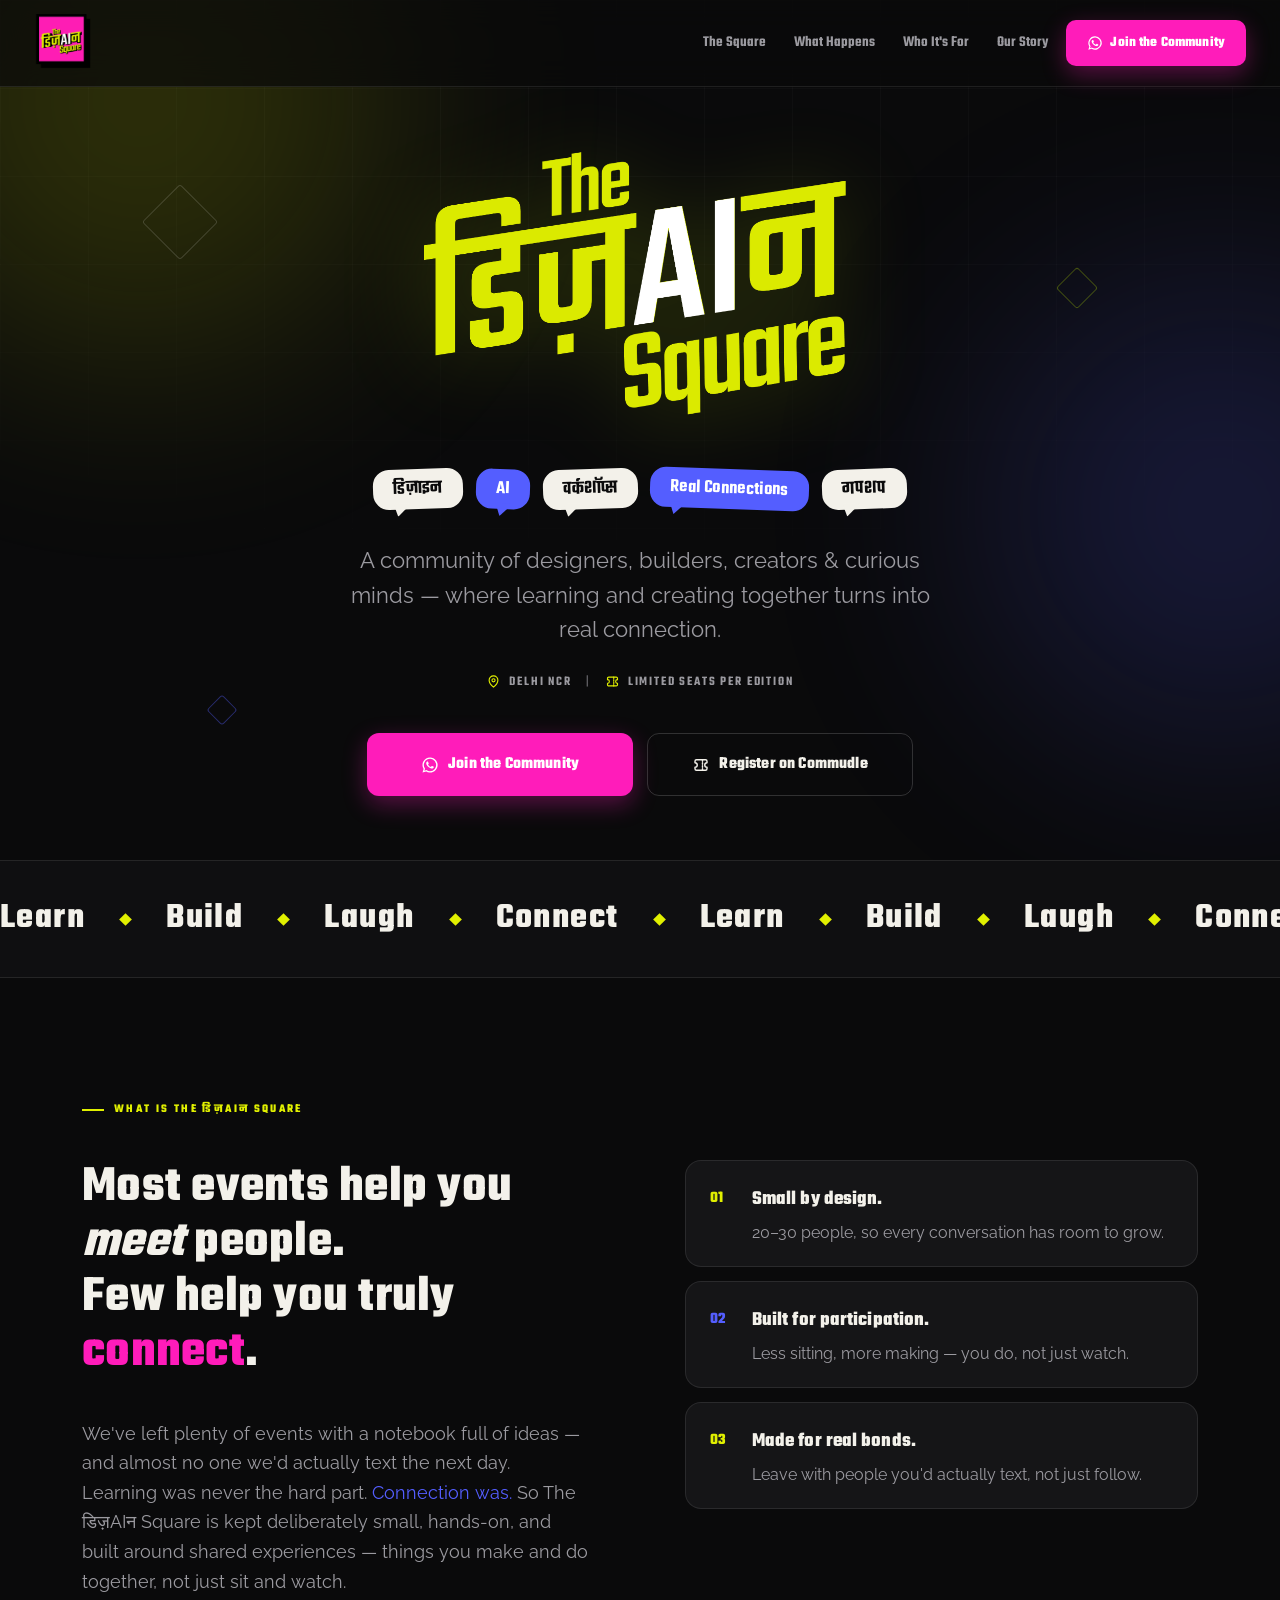
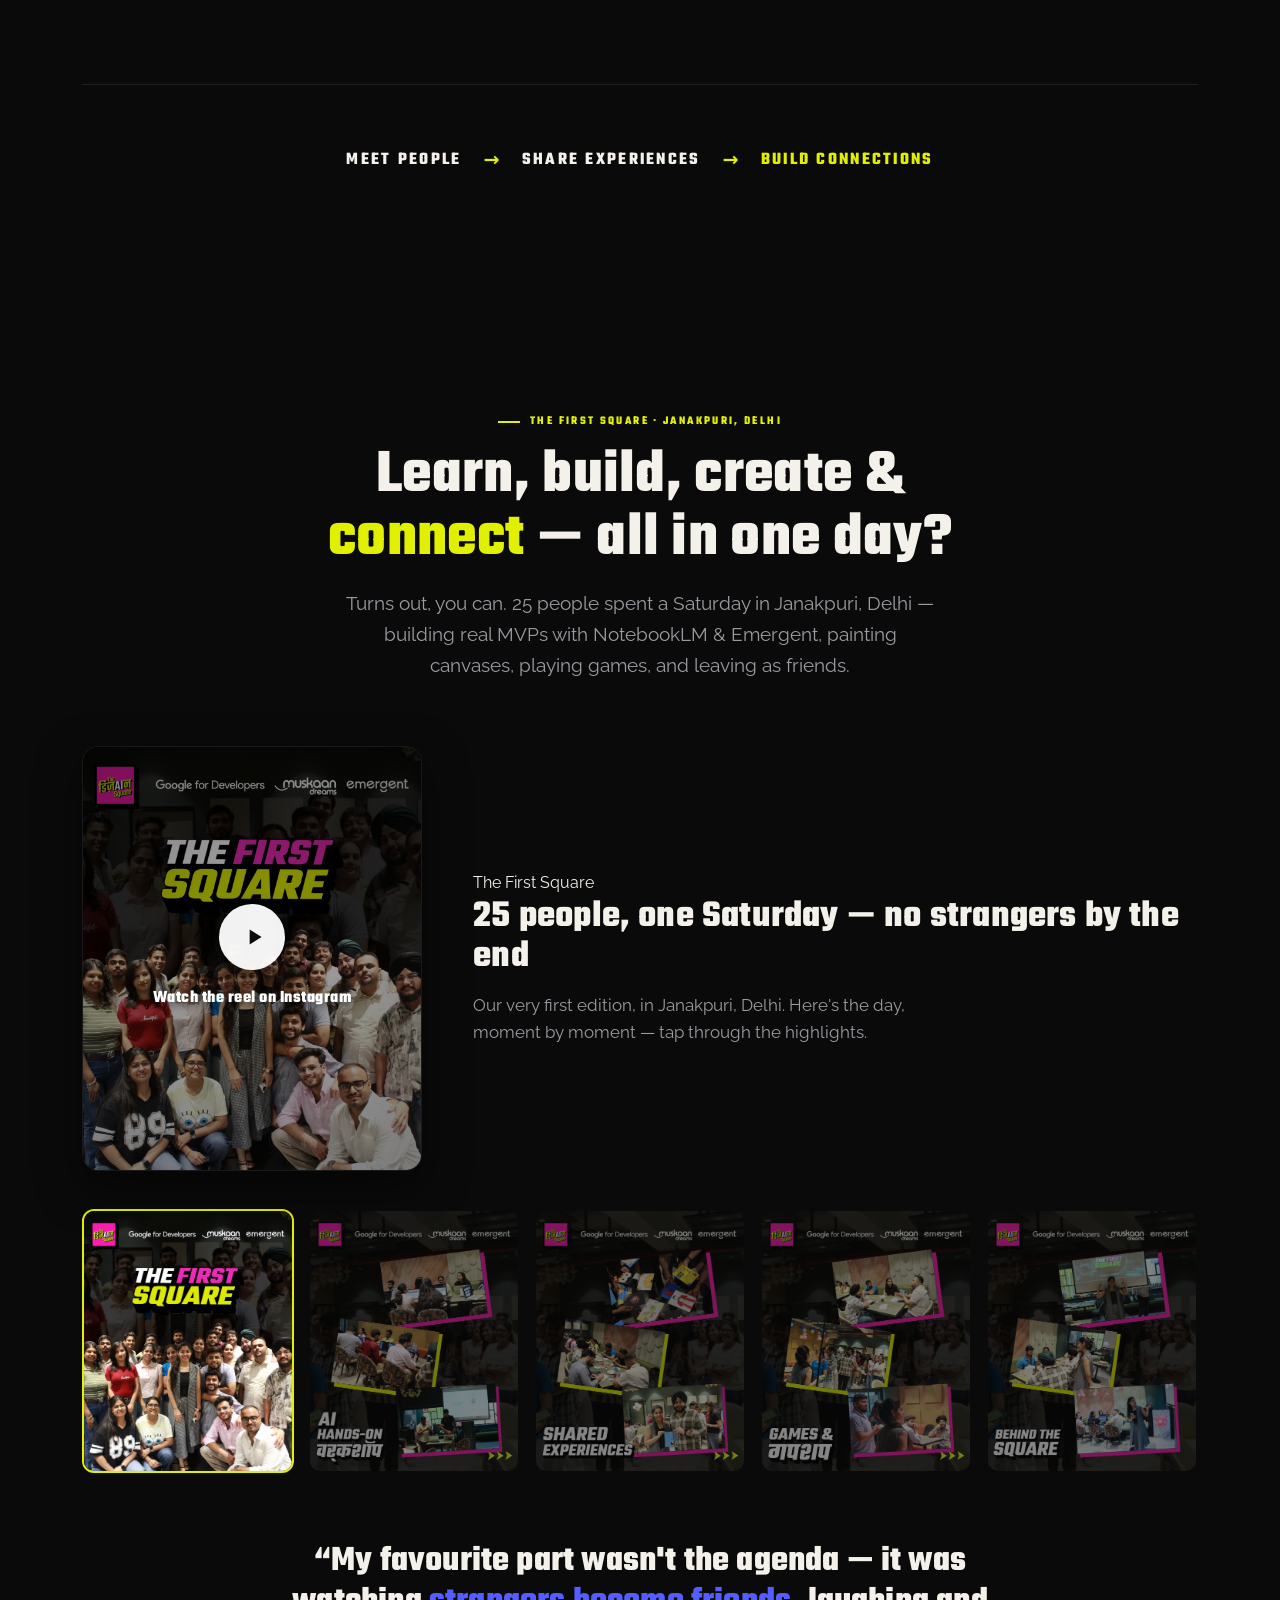
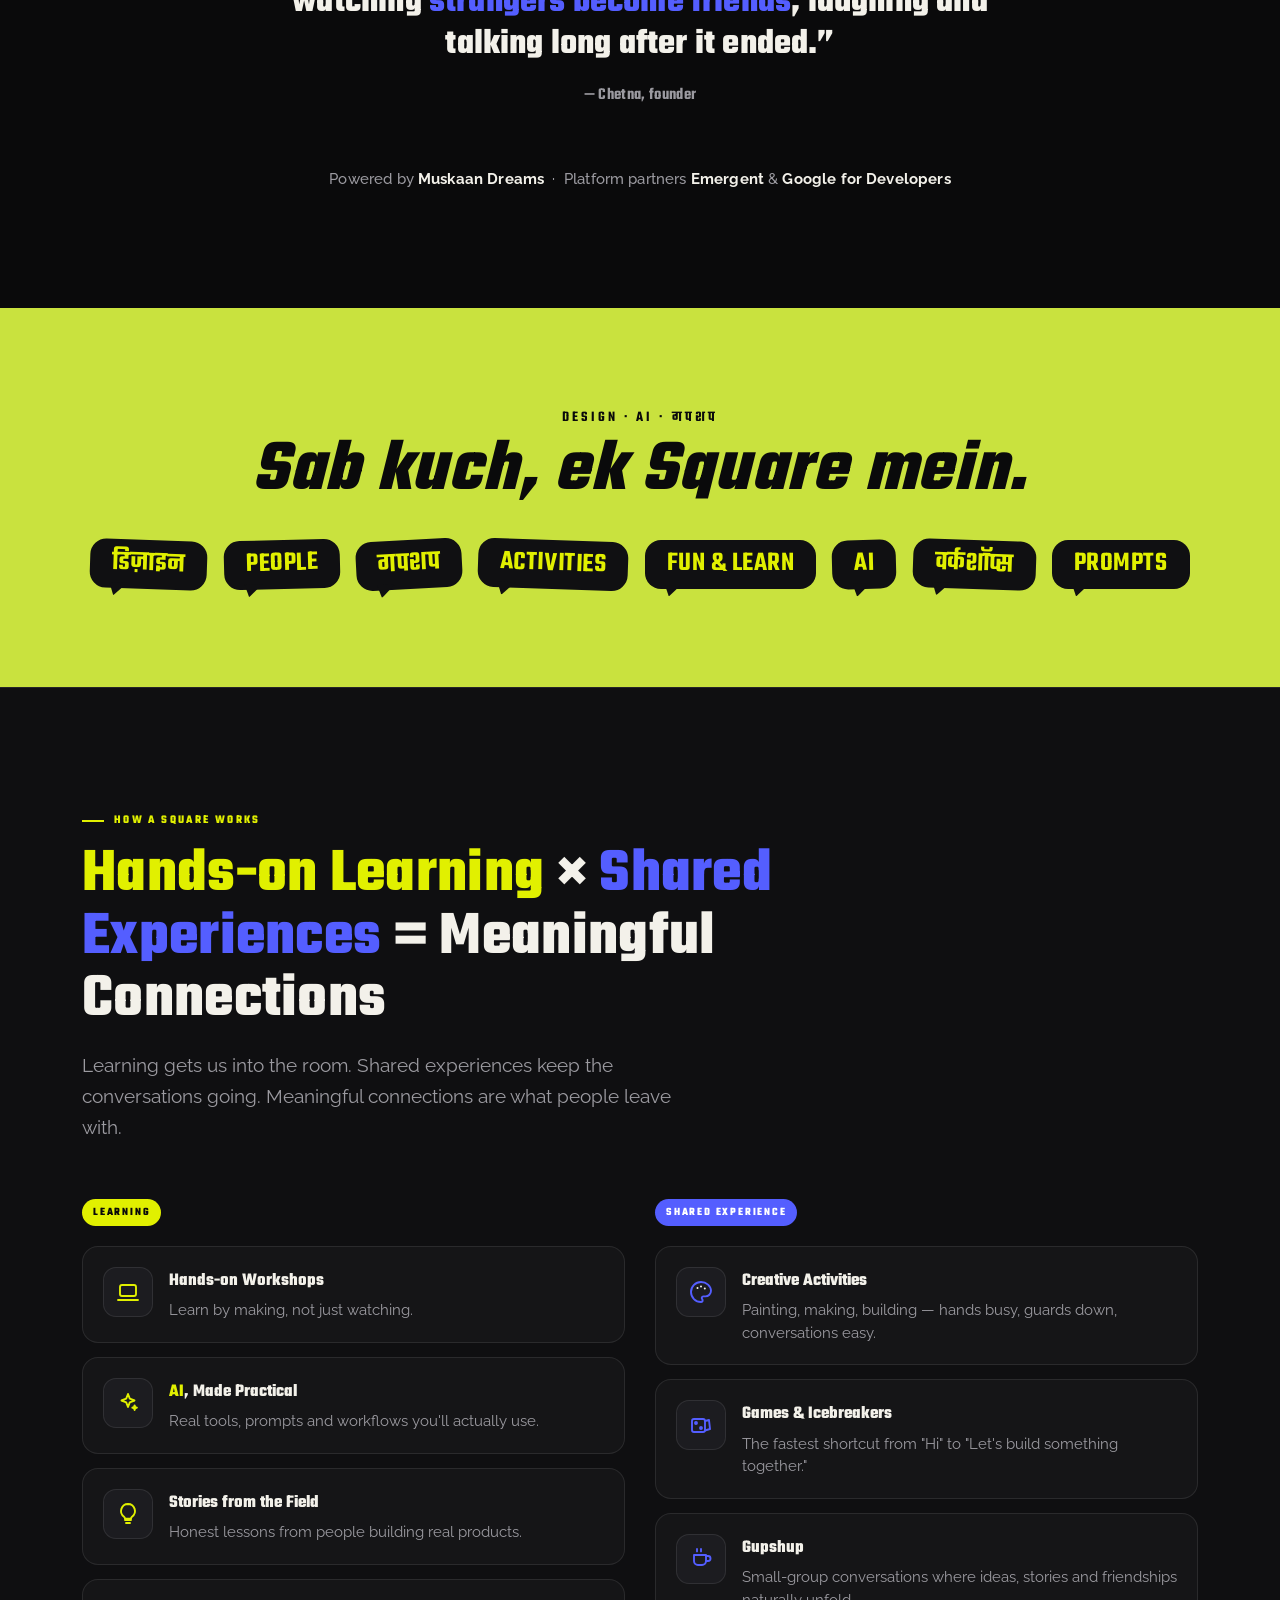
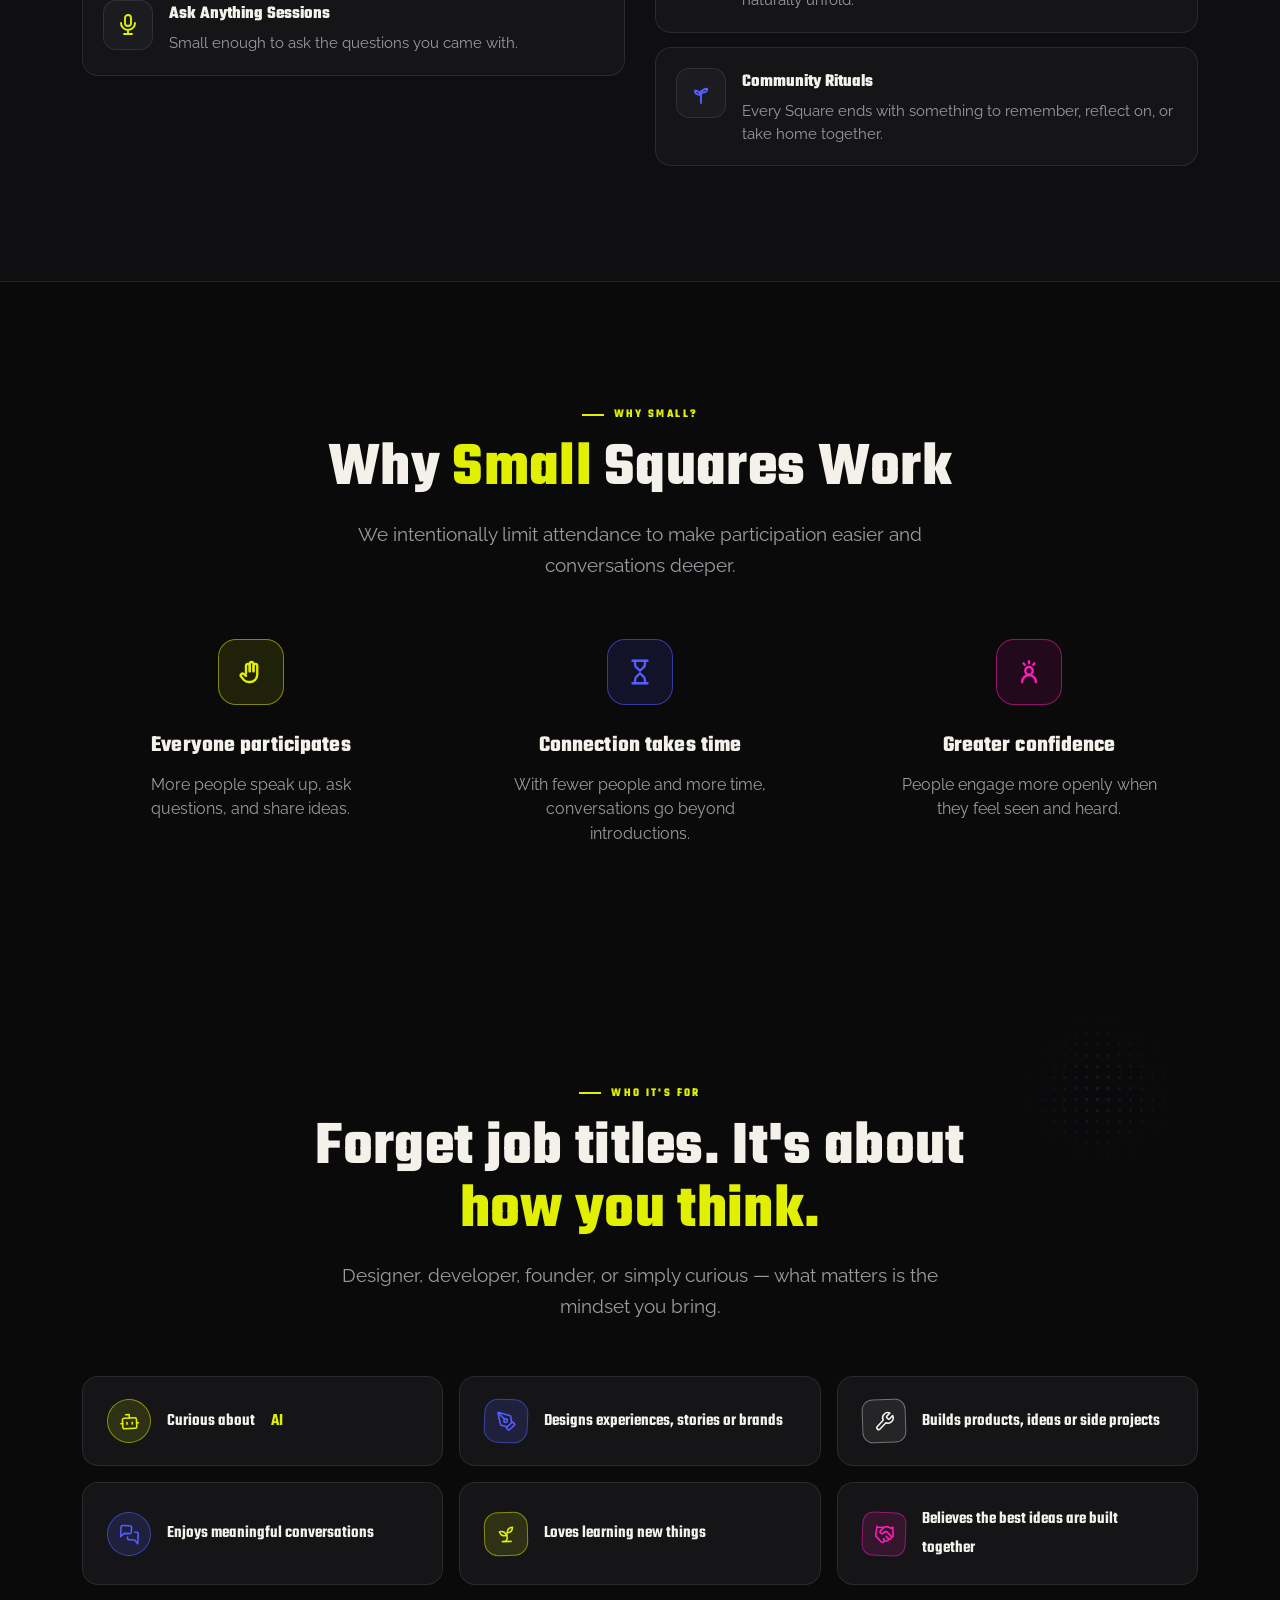
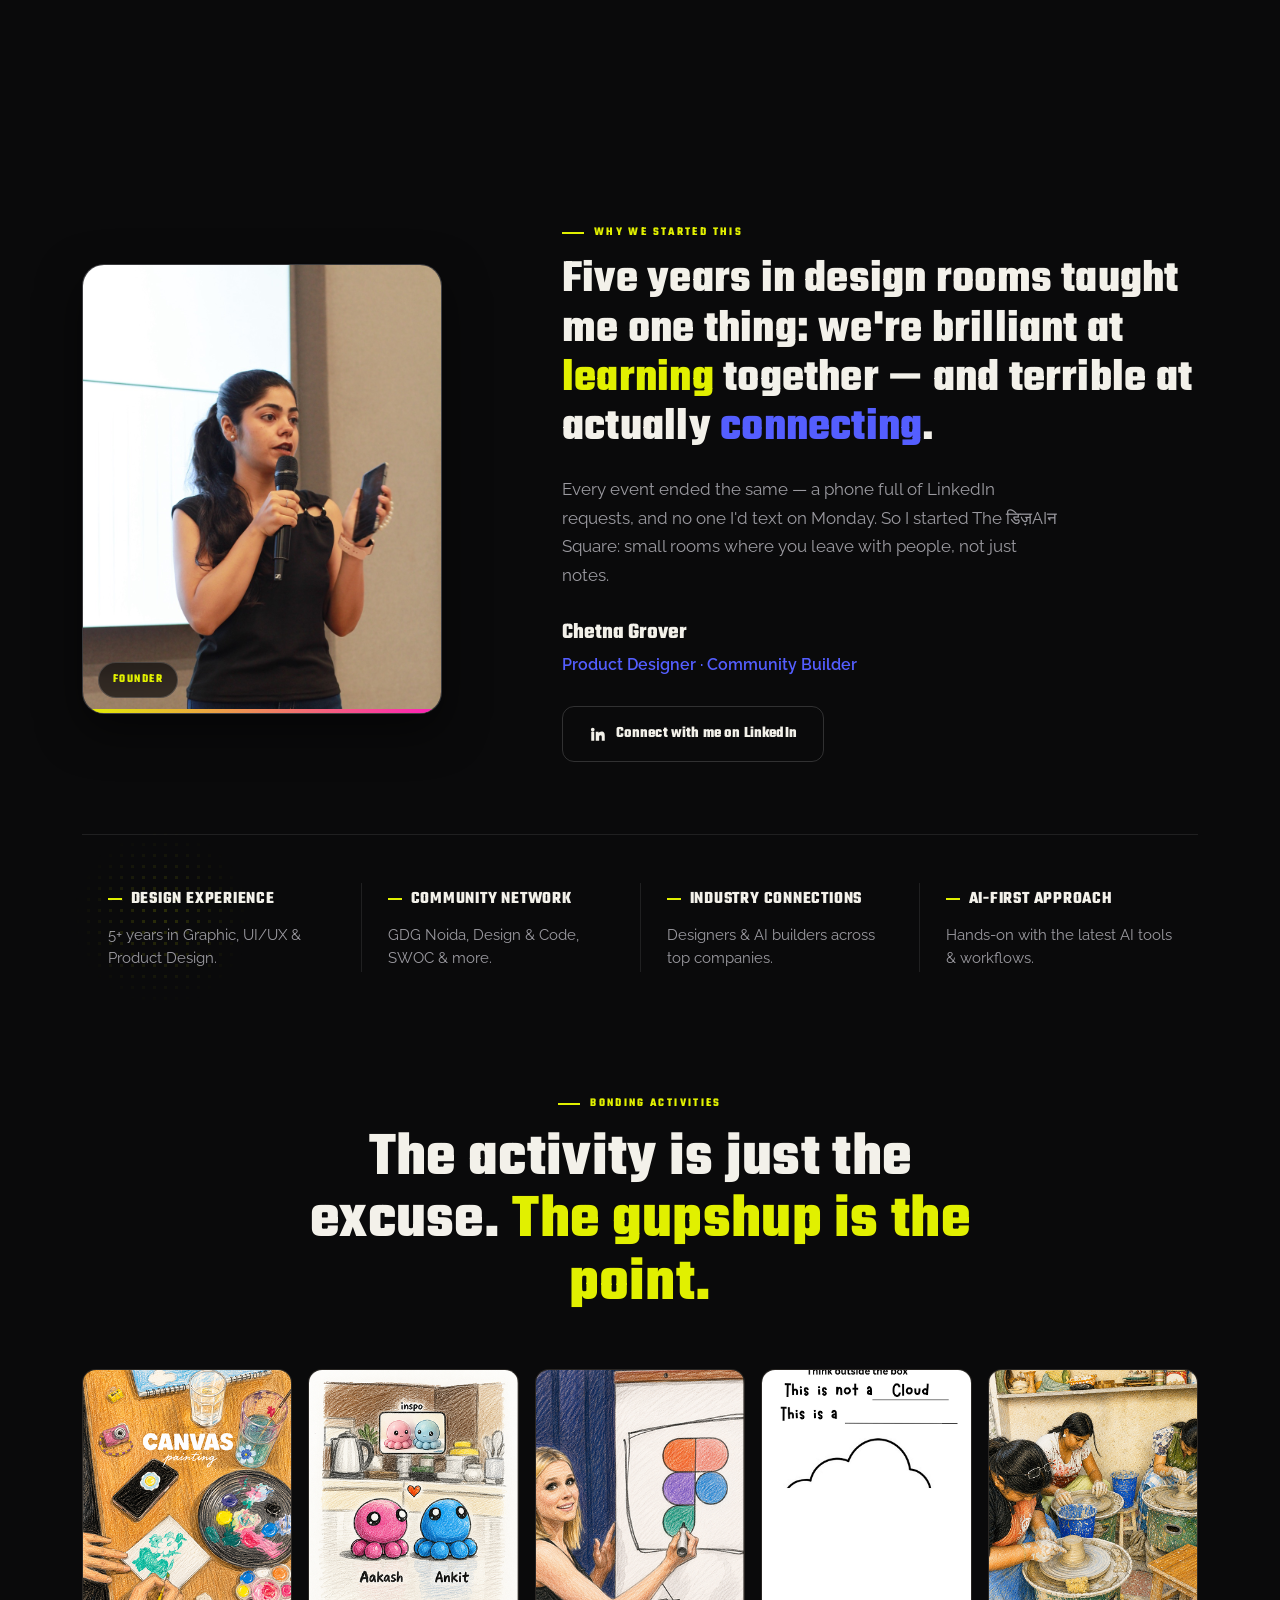
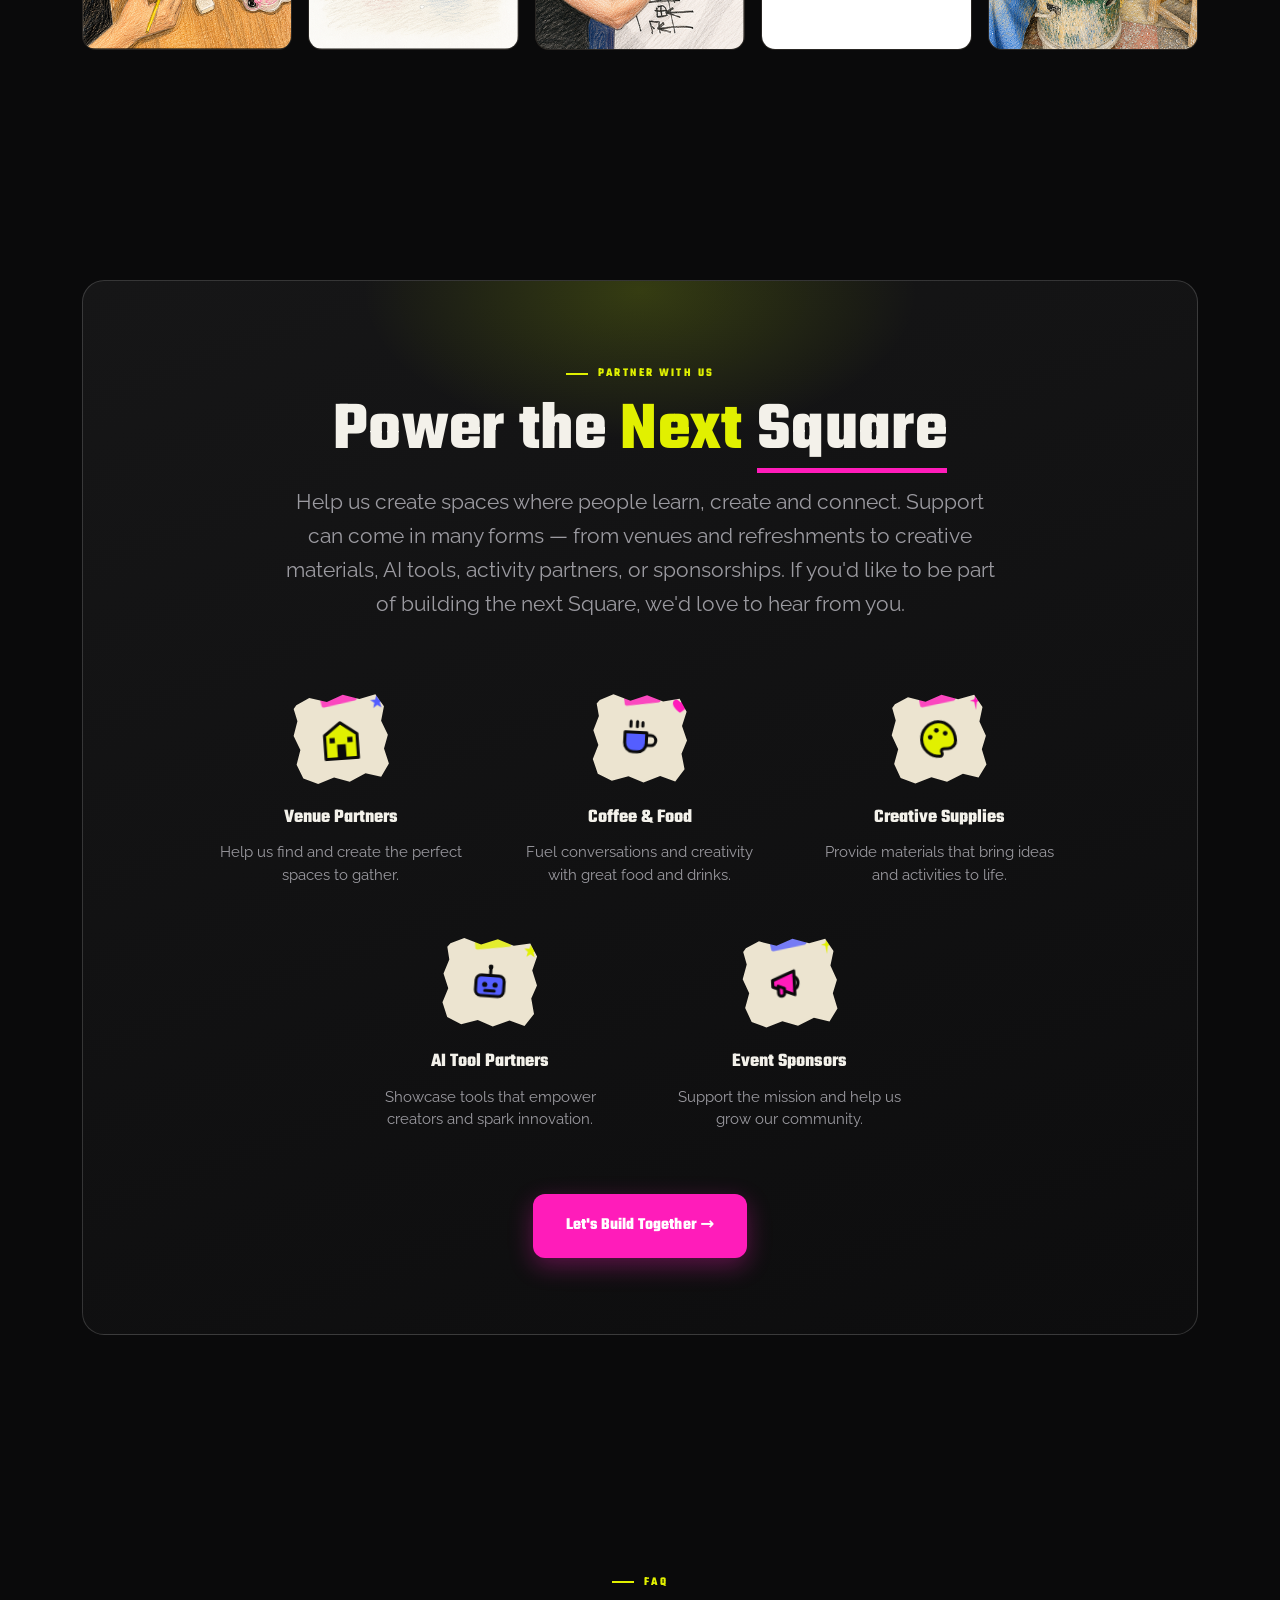
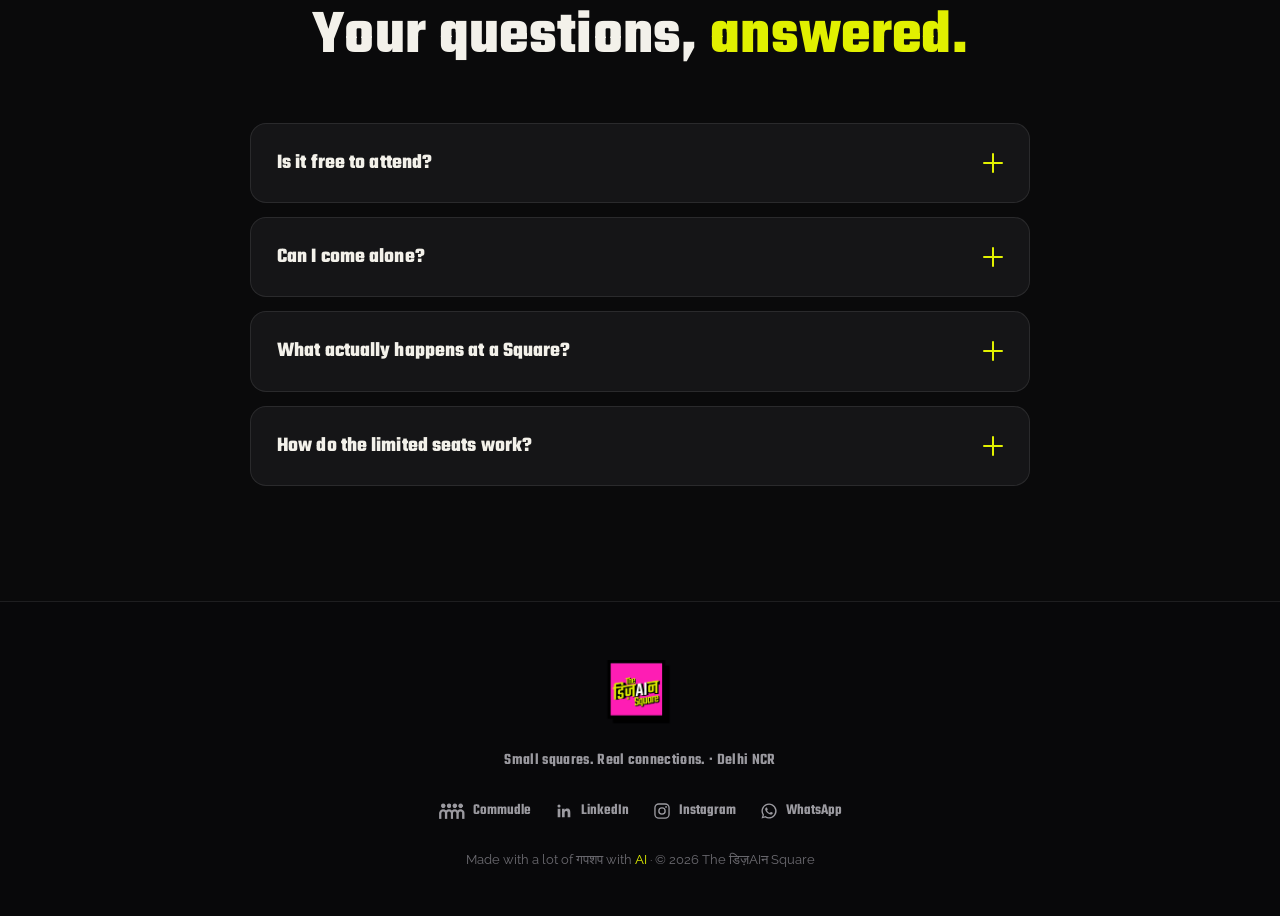
==== commit 2819fed5: "Add The First Square recap + interactive showcase, crisp the copy - New "First Square" section: real" ====
--- a/index.html
+++ b/index.html
@@ -9,7 +9,7 @@
 <link rel="preconnect" href="https://fonts.googleapis.com" />
 <link rel="preconnect" href="https://fonts.gstatic.com" crossorigin />
 <link href="https://fonts.googleapis.com/css2?family=Teko:wght@400;500;600;700&family=Raleway:ital,wght@0,400;0,500;0,600;0,700;0,800;1,500&display=swap" rel="stylesheet" />
-<link rel="stylesheet" href="styles.css" />
+<link rel="stylesheet" href="styles.css?v=2" />
 </head>
 <body id="top">
 
@@ -97,6 +97,75 @@
   </div>
 </section>
 
+<!-- ============ FIRST SQUARE RECAP ============ -->
+<!-- PLACEHOLDER MEDIA: swap the glimpse-*.png images for real edition-01 photos,
+     and set the reel <a href> to your Instagram reel URL. -->
+<section class="section" id="first-square">
+  <div class="section-head center reveal">
+    <p class="eyebrow">The First Square · Janakpuri, Delhi</p>
+    <h2>Learn, build, create &amp; <span class="hl">connect</span> — all in one day?</h2>
+    <p class="sub" style="margin-left:auto;margin-right:auto">Turns out, you can. 25 people spent a Saturday in Janakpuri, Delhi — building real MVPs with NotebookLM &amp; Emergent, painting canvases, playing games, and leaving as friends.</p>
+  </div>
+
+  <div class="recap-showcase reveal">
+    <div class="showcase-main" id="showcaseMain">
+      <div class="showcase-media has-reel" id="showcaseMedia">
+        <img id="showcaseImg" src="assets/sq1-cover.jpg" alt="The First Square — the full crew, with Google for Developers, Muskaan Dreams and Emergent" loading="lazy" />
+        <a class="showcase-reel" href="https://www.instagram.com/the_desaign_square/" target="_blank" rel="noopener" aria-label="Watch the reel on Instagram">
+          <span class="reel-btn"><svg viewBox="0 0 24 24" fill="currentColor" aria-hidden="true"><path d="M8 5v14l11-7z"/></svg></span>
+          <span class="reel-btn-label">Watch the reel on Instagram</span>
+        </a>
+      </div>
+      <div class="showcase-info">
+        <span class="tag" id="showcaseTag">The First Square</span>
+        <h3 id="showcaseTitle">25 people, one Saturday — no strangers by the end</h3>
+        <p id="showcaseDesc">Our very first edition, in Janakpuri, Delhi. Here's the day, moment by moment — tap through the highlights.</p>
+      </div>
+    </div>
+    <div class="showcase-thumbs" role="tablist" aria-label="First Square highlights">
+      <button class="thumb is-active" type="button" data-reel="1"
+        data-src="assets/sq1-cover.jpg" data-alt="The First Square — the full crew"
+        data-tag="The First Square" data-title="25 people, one Saturday — no strangers by the end"
+        data-desc="Our very first edition, in Janakpuri, Delhi. Here's the day, moment by moment — tap through the highlights.">
+        <img src="assets/sq1-cover.jpg" alt="The First Square group photo" loading="lazy" />
+      </button>
+      <button class="thumb" type="button"
+        data-src="assets/sq1-ai.jpg" data-alt="AI Hands-on Workshop at The First Square"
+        data-tag="AI Hands-on Workshop" data-title="We built with AI — not just about it"
+        data-desc="With NotebookLM and Emergent, everyone went from a problem to key insights to a working MVP — all in a single session. Led by Abhishek Dubey.">
+        <img src="assets/sq1-ai.jpg" alt="AI Hands-on Workshop" loading="lazy" />
+      </button>
+      <button class="thumb" type="button"
+        data-src="assets/sq1-shared.jpg" data-alt="Shared Experiences at The First Square"
+        data-tag="Shared Experiences" data-title="Then we picked up paintbrushes"
+        data-desc="No judgment, no competition — just creating something together, slowing down, and taking home a canvas we painted by hand.">
+        <img src="assets/sq1-shared.jpg" alt="Shared Experiences" loading="lazy" />
+      </button>
+      <button class="thumb" type="button"
+        data-src="assets/sq1-games.jpg" data-alt="Games and Gupshup at The First Square"
+        data-tag="Games &amp; Gupshup" data-title="The best bits happened in between"
+        data-desc="New friendships, AI recommendations, laughs over lunch — plus brownies, ice cream, and a room full of curious people learning from each other.">
+        <img src="assets/sq1-games.jpg" alt="Games and Gupshup" loading="lazy" />
+      </button>
+      <button class="thumb" type="button"
+        data-src="assets/sq1-behind.jpg" data-alt="Behind the Square"
+        data-tag="Behind the Square" data-title="How it all came together"
+        data-desc="A peek behind the scenes — the setup, the hosting, and the little moments that made the very first Square feel real.">
+        <img src="assets/sq1-behind.jpg" alt="Behind the Square" loading="lazy" />
+      </button>
+    </div>
+  </div>
+
+  <blockquote class="recap-quote reveal">
+    <p>“My favourite part wasn't the agenda — it was watching <span class="hl-b">strangers become friends</span>, laughing and talking long after it ended.”</p>
+    <cite>— Chetna, founder</cite>
+  </blockquote>
+
+  <div class="recap-cta reveal">
+    <p class="recap-thanks">Powered by <b>Muskaan Dreams</b> &nbsp;·&nbsp; Platform partners <b>Emergent</b> &amp; <b>Google for Developers</b></p>
+  </div>
+</section>
+
 <!-- ============ BRAND BAND (lime homage to the key art) ============ -->
 <section class="brand-band">
   <div class="band-inner">
@@ -224,8 +293,8 @@
     </div>
     <div class="founder-text reveal">
       <p class="eyebrow">Why we started this</p>
-      <p class="founder-quote">Five years into design rooms and community spaces, one thing kept nagging me: we're brilliant at <span class="hl">learning</span> together — and terrible at actually <span class="hl-b">connecting</span>.</p>
-      <p class="founder-bio">Every event ended the same way — a phone full of new LinkedIn requests, and not one person I'd text on Monday. The ideas were everywhere; the friendships weren't. So I started The डिज़AIन Square: small rooms where you make something with your hands, have real gupshup, and walk out with people — not just notes. One small square at a time.</p>
+      <p class="founder-quote">Five years in design rooms taught me one thing: we're brilliant at <span class="hl">learning</span> together — and terrible at actually <span class="hl-b">connecting</span>.</p>
+      <p class="founder-bio">Every event ended the same — a phone full of LinkedIn requests, and no one I'd text on Monday. So I started The डिज़AIन Square: small rooms where you leave with people, not just notes.</p>
       <p class="founder-name">Chetna Grover</p>
       <p class="founder-role">Product Designer · Community Builder</p>
       <a href="https://www.linkedin.com/in/chetnagrover/" target="_blank" rel="noopener" class="btn btn-ghost founder-cta">
@@ -235,10 +304,10 @@
     </div>
   </div>
   <div class="founder-creds reveal">
-    <div class="cred"><h4>Design Experience</h4><p>5+ years across Graphic Design, UI/UX &amp; Product Design.</p></div>
-    <div class="cred"><h4>Community Network</h4><p>Active contributor across GDG Noida, Design &amp; Code, SWOC, and more.</p></div>
-    <div class="cred"><h4>Industry Connections</h4><p>Connected with designers and AI practitioners across leading companies.</p></div>
-    <div class="cred"><h4>AI-First Approach</h4><p>Exploring the latest AI tools &amp; workflows to help designers stay ahead.</p></div>
+    <div class="cred"><h4>Design Experience</h4><p>5+ years in Graphic, UI/UX &amp; Product Design.</p></div>
+    <div class="cred"><h4>Community Network</h4><p>GDG Noida, Design &amp; Code, SWOC &amp; more.</p></div>
+    <div class="cred"><h4>Industry Connections</h4><p>Designers &amp; AI builders across top companies.</p></div>
+    <div class="cred"><h4>AI-First Approach</h4><p>Hands-on with the latest AI tools &amp; workflows.</p></div>
   </div>
 </section>
 
@@ -341,6 +410,6 @@
   <p class="footer-copy">Made with a lot of गपशप with <span class="ai">AI</span> · © 2026 The डिज़AIन Square</p>
 </footer>
 
-<script src="script.js"></script>
+<script src="script.js?v=2"></script>
 </body>
 </html>
--- a/styles.css
+++ b/styles.css
@@ -652,3 +652,103 @@
   .cred{padding:0}
   .cred:nth-child(even){border-left:0}
 }
+
+/* =========================================================
+   FIRST SQUARE RECAP — real event proof
+   ========================================================= */
+.reel-wrap{display:flex;justify-content:center;margin-bottom:clamp(46px,5vw,66px)}
+.reel-card{position:relative;display:block;width:min(300px,78vw);aspect-ratio:9/16;
+  border-radius:20px;overflow:hidden;border:1px solid var(--line-2);box-shadow:var(--shadow);
+  transition:transform .2s ease,box-shadow .2s ease}
+.reel-card:hover{transform:translateY(-4px);box-shadow:0 20px 46px rgba(0,0,0,.5)}
+.reel-card img{width:100%;height:100%;object-fit:cover}
+.reel-card::after{content:"";position:absolute;inset:0;
+  background:linear-gradient(to top,rgba(0,0,0,.62),rgba(0,0,0,0) 42%)}
+.reel-play{position:absolute;top:50%;left:50%;transform:translate(-50%,-50%);z-index:2;
+  width:66px;height:66px;border-radius:50%;background:rgba(255,255,255,.94);
+  display:grid;place-items:center;transition:transform .2s ease;box-shadow:0 8px 24px rgba(0,0,0,.35)}
+.reel-card:hover .reel-play{transform:translate(-50%,-50%) scale(1.08)}
+.reel-play svg{width:26px;height:26px;fill:#0a0a0b;margin-left:3px}
+.reel-tag{position:absolute;left:0;right:0;bottom:18px;z-index:2;text-align:center;
+  font-family:var(--display);font-weight:700;font-size:1.1rem;color:#fff;letter-spacing:.04em}
+
+.recap-beats{display:flex;flex-direction:column;gap:clamp(38px,5vw,58px)}
+.beat{display:grid;grid-template-columns:250px 1fr;gap:clamp(24px,3.5vw,48px);align-items:center}
+.beat:nth-child(even){grid-template-columns:1fr 250px}
+.beat:nth-child(even) .beat-info{order:2}
+.beat-info .tag{margin-bottom:16px}
+.beat-info h4{font-family:var(--display);font-weight:700;font-size:clamp(1.5rem,2.4vw,1.9rem);letter-spacing:.005em}
+.beat-info p{color:var(--ink-soft);font-size:1.02rem;line-height:1.5;margin-top:8px;max-width:34ch}
+.beat-photos{display:grid;grid-template-columns:1fr 1fr;gap:14px}
+.beat-photos img{width:100%;aspect-ratio:3/4;object-fit:cover;border-radius:14px;border:1px solid var(--line)}
+.recap-quote{max-width:760px;margin:clamp(46px,5.5vw,68px) auto 0;text-align:center;position:relative}
+.recap-quote p{font-family:var(--display);font-weight:700;font-size:clamp(1.5rem,3vw,2.25rem);
+  line-height:1.16;color:var(--ink);letter-spacing:.005em}
+.recap-quote cite{display:block;margin-top:16px;font-style:normal;color:var(--ink-soft);
+  font-family:var(--display);font-weight:600;font-size:1.05rem;letter-spacing:.02em}
+.recap-cta{text-align:center;margin-top:clamp(40px,5vw,58px);
+  display:flex;flex-direction:column;align-items:center;gap:14px}
+.recap-thanks{font-family:var(--body);font-weight:500;font-size:.96rem;color:var(--ink-soft);letter-spacing:.01em}
+.recap-thanks b{color:var(--ink);font-weight:700}
+.recap-lead{font-family:var(--display);font-weight:600;font-size:clamp(1.3rem,2.4vw,1.7rem);color:var(--ink);margin-top:4px}
+@media(max-width:720px){
+  .beat,.beat:nth-child(even){grid-template-columns:1fr;gap:20px}
+  .beat:nth-child(even) .beat-info{order:0}
+}
+
+/* --- First Square recap: featured cover + slide gallery --- */
+.recap-hero{max-width:440px;margin:0 auto;text-align:center}
+.recap-hero img{width:100%;border-radius:20px;border:1px solid var(--line-2);box-shadow:var(--shadow)}
+.reel-link{display:inline-flex;align-items:center;gap:9px;margin-top:20px;
+  font-family:var(--display);font-weight:700;font-size:1.08rem;letter-spacing:.02em;color:var(--lime);transition:color .2s ease}
+.reel-link svg{width:18px;height:18px}
+.reel-link:hover{color:var(--ink)}
+.recap-gallery{display:grid;grid-template-columns:repeat(4,1fr);gap:20px;margin-top:clamp(42px,5vw,62px)}
+.recap-slide{margin:0}
+.recap-slide img{width:100%;aspect-ratio:4/5;object-fit:cover;border-radius:14px;
+  border:1px solid var(--line);transition:transform .2s ease,box-shadow .2s ease}
+.recap-slide:hover img{transform:translateY(-4px);box-shadow:0 16px 34px rgba(0,0,0,.45)}
+.recap-slide figcaption{margin-top:12px;font-size:.9rem;color:var(--ink-soft);line-height:1.45;text-align:center}
+@media(max-width:820px){.recap-gallery{grid-template-columns:1fr 1fr}}
+@media(max-width:480px){.recap-gallery{grid-template-columns:1fr 1fr;gap:12px} .recap-slide figcaption{font-size:.82rem}}
+
+/* --- First Square recap: interactive showcase (click to feature) --- */
+.recap-showcase{margin-top:clamp(44px,5vw,64px)}
+.showcase-main{display:grid;grid-template-columns:minmax(0,340px) 1fr;gap:clamp(28px,4vw,52px);
+  align-items:center;transition:opacity .22s ease}
+.showcase-main.is-swapping{opacity:.22}
+.showcase-media img{width:100%;aspect-ratio:4/5;object-fit:cover;border-radius:16px;
+  border:1px solid var(--line-2);box-shadow:var(--shadow)}
+.showcase-info .tag{margin-bottom:16px}
+.showcase-info h3{font-family:var(--display);font-weight:700;font-size:clamp(1.7rem,3vw,2.4rem);
+  letter-spacing:.005em;color:var(--ink);line-height:1.06}
+.showcase-info p{color:var(--ink-soft);font-size:1.08rem;line-height:1.55;margin-top:14px;max-width:44ch}
+.showcase-thumbs{display:grid;grid-template-columns:repeat(5,1fr);gap:14px;margin-top:clamp(26px,3vw,38px)}
+.thumb{padding:0;border:2px solid transparent;border-radius:12px;overflow:hidden;cursor:pointer;
+  background:none;transition:border-color .2s ease,transform .2s ease}
+.thumb img{width:100%;aspect-ratio:4/5;object-fit:cover;display:block;opacity:.5;transition:opacity .2s ease}
+.thumb:hover{transform:translateY(-3px)}
+.thumb:hover img{opacity:.82}
+.thumb.is-active{border-color:var(--lime)}
+.thumb.is-active img{opacity:1}
+@media(max-width:720px){
+  .showcase-main{grid-template-columns:1fr;gap:22px}
+  .showcase-media{max-width:320px;margin:0 auto}
+  .showcase-info{text-align:center}
+  .showcase-info p{margin-left:auto;margin-right:auto}
+  .showcase-thumbs{gap:8px}
+}
+
+/* --- First Square showcase: reel play-button overlay (cover slide only) --- */
+.showcase-media{position:relative}
+.showcase-reel{position:absolute;inset:0;display:flex;flex-direction:column;align-items:center;justify-content:center;
+  gap:14px;text-decoration:none;border-radius:16px;opacity:0;pointer-events:none;transition:opacity .25s ease;
+  background:radial-gradient(ellipse at center,rgba(0,0,0,.34),rgba(0,0,0,.52))}
+.showcase-media.has-reel .showcase-reel{opacity:1;pointer-events:auto}
+.showcase-reel:hover{background:radial-gradient(ellipse at center,rgba(0,0,0,.44),rgba(0,0,0,.64))}
+.reel-btn{width:66px;height:66px;border-radius:50%;background:rgba(255,255,255,.95);display:grid;place-items:center;
+  box-shadow:0 8px 26px rgba(0,0,0,.45);transition:transform .2s ease}
+.showcase-reel:hover .reel-btn{transform:scale(1.08)}
+.reel-btn svg{width:26px;height:26px;fill:#0a0a0b;margin-left:3px}
+.reel-btn-label{font-family:var(--display);font-weight:700;font-size:1.08rem;color:#fff;letter-spacing:.03em;
+  text-shadow:0 2px 10px rgba(0,0,0,.7);text-align:center;padding:0 16px}
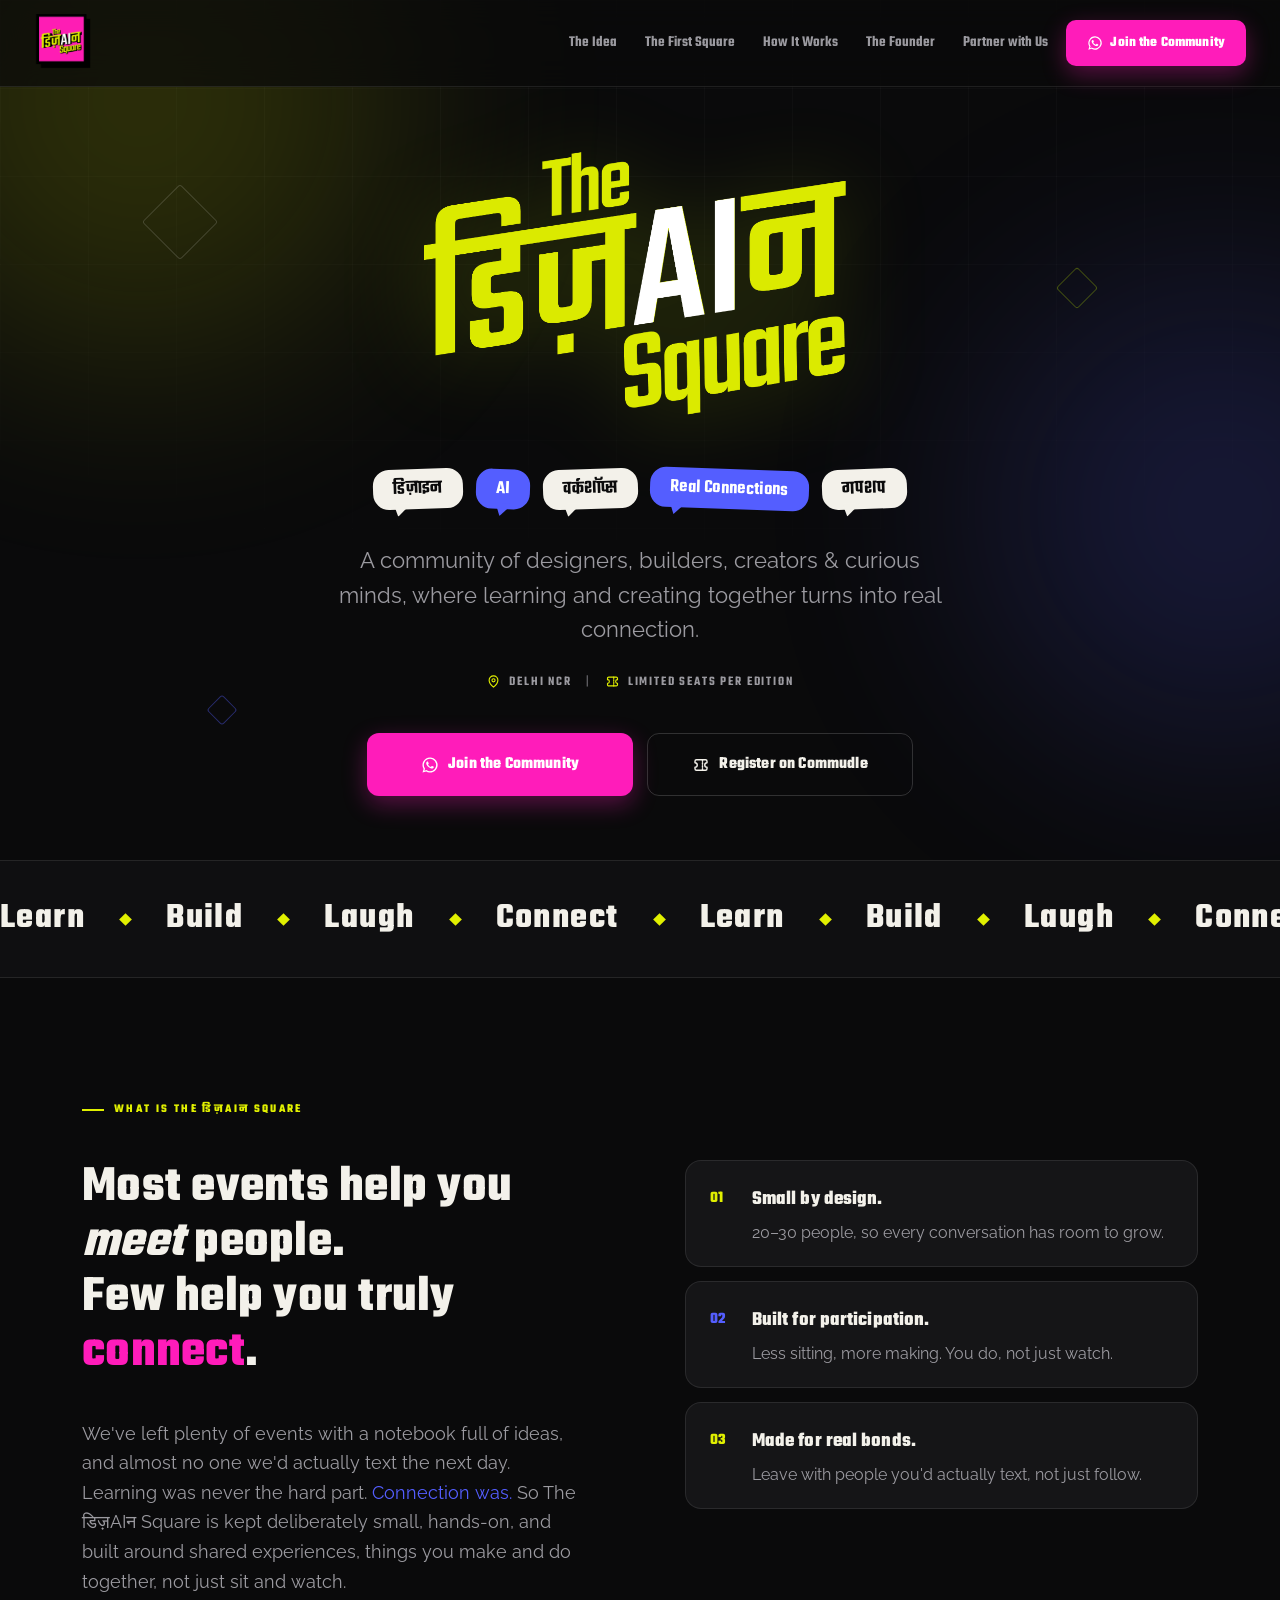
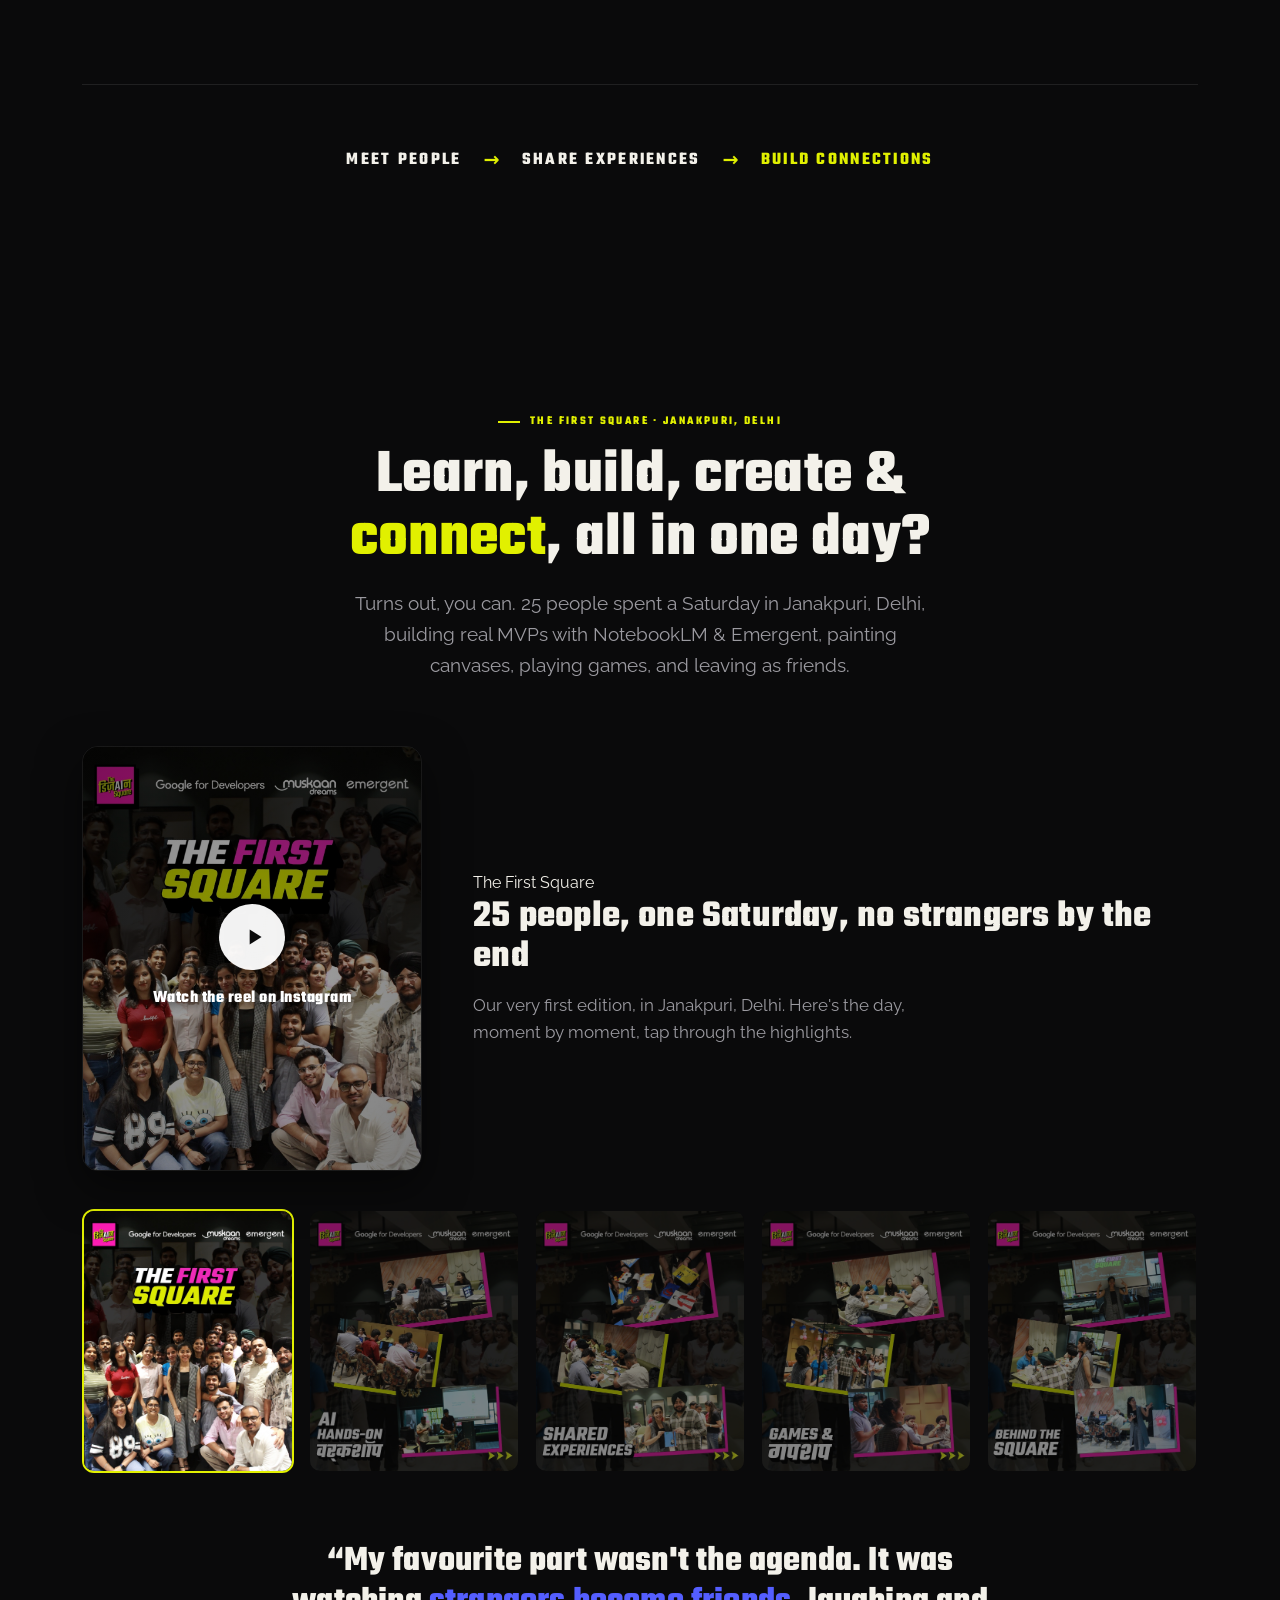
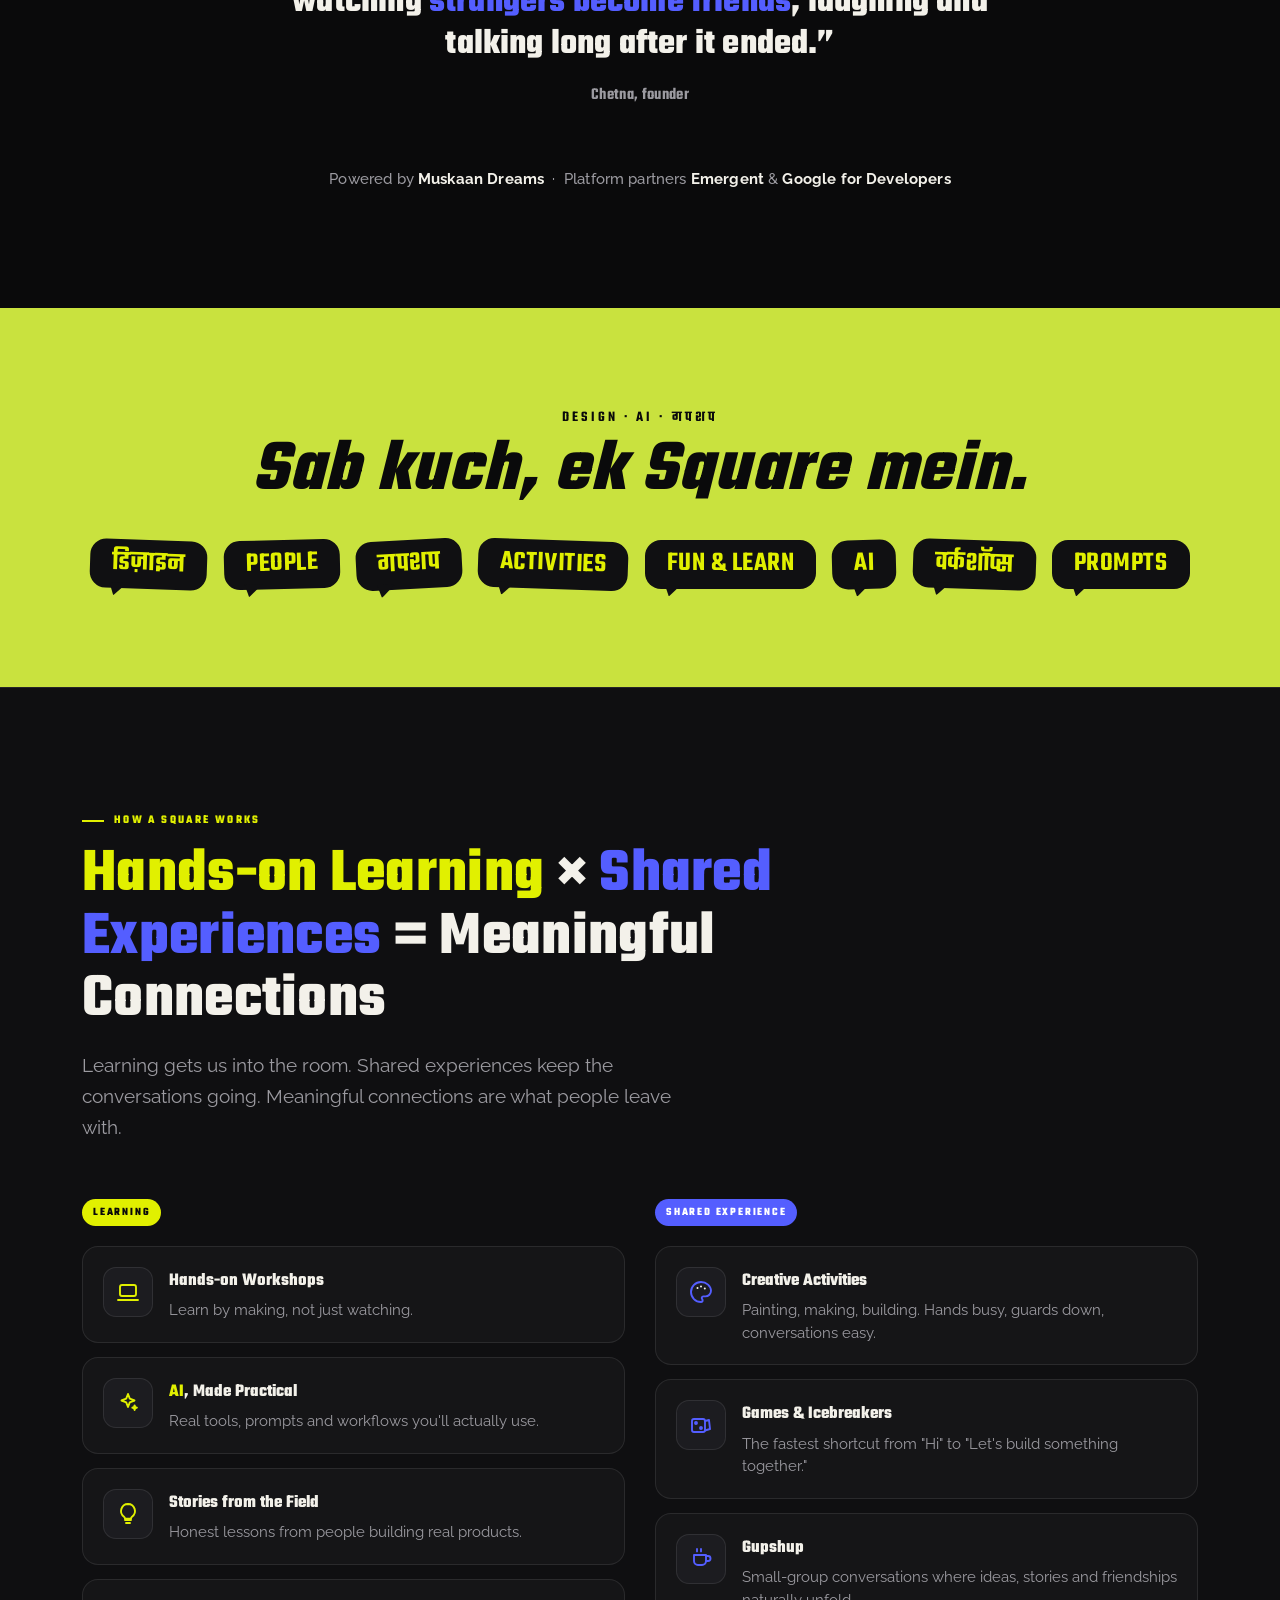
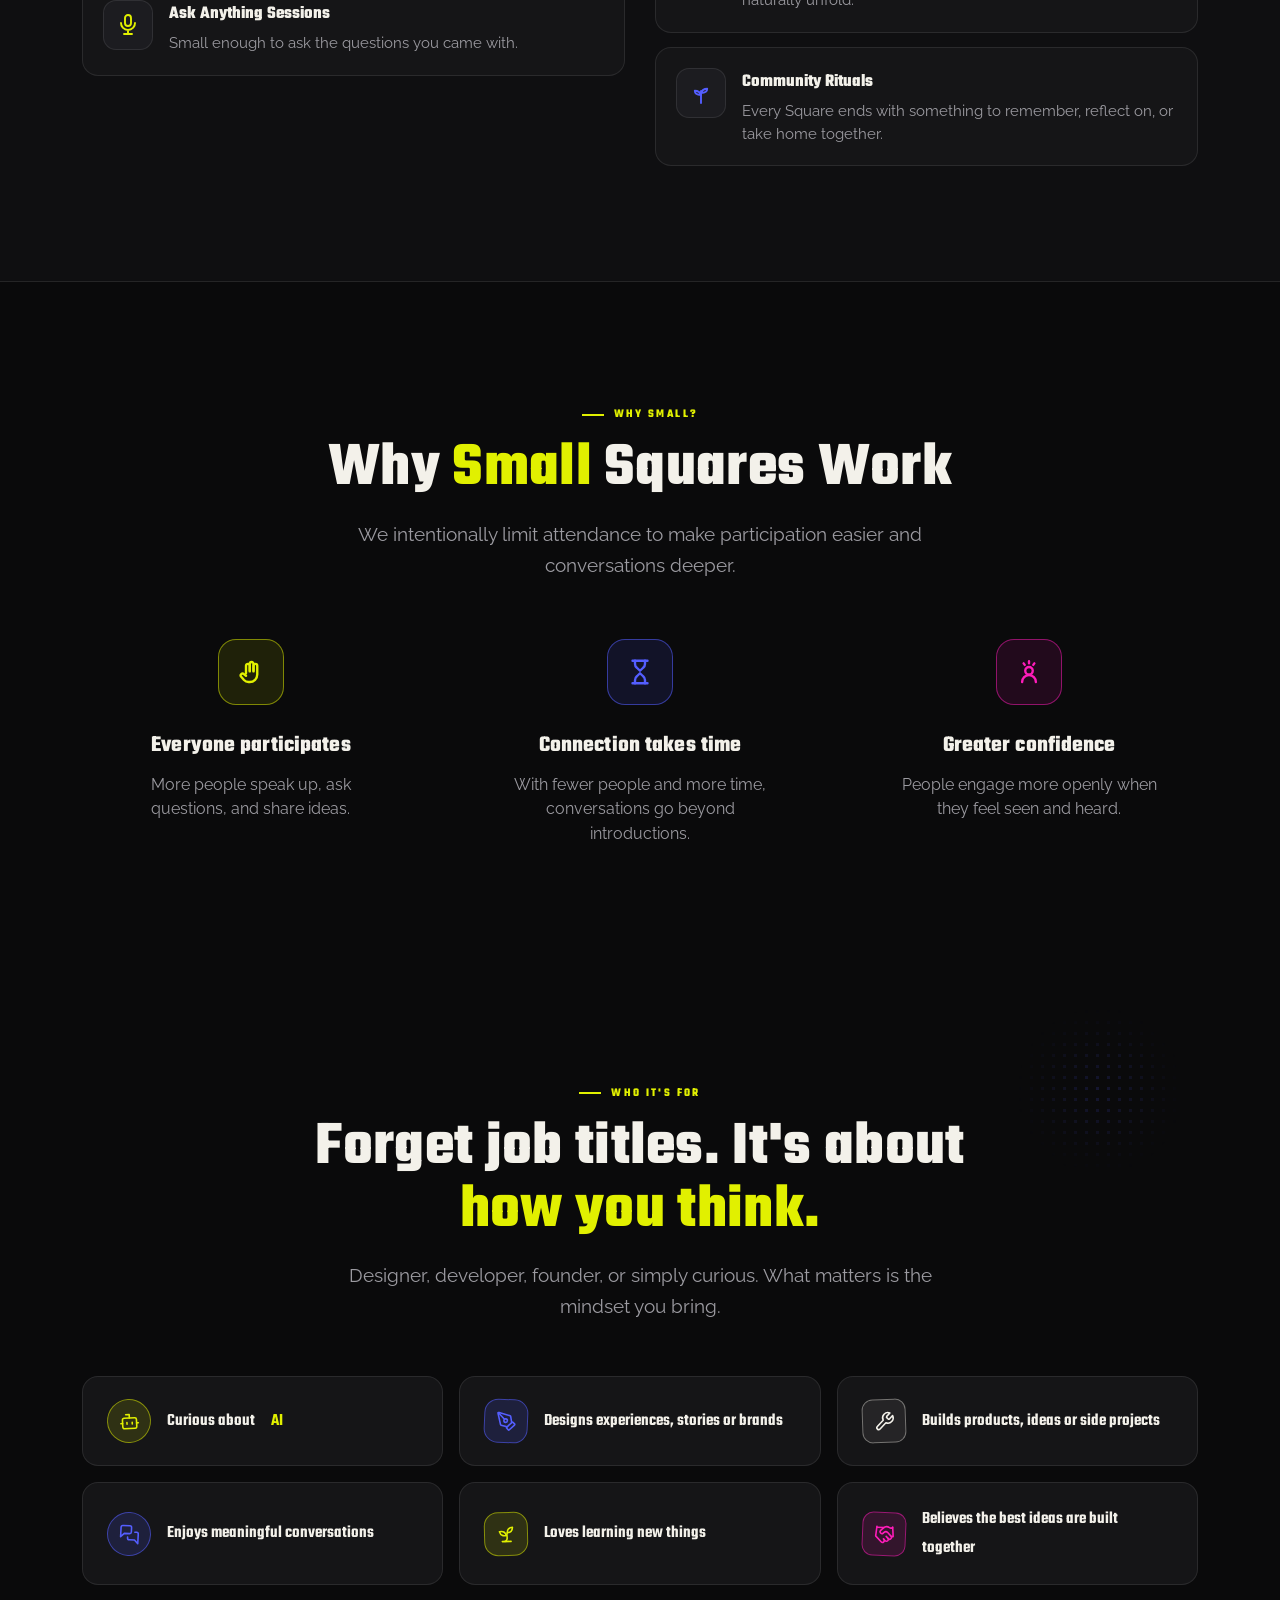
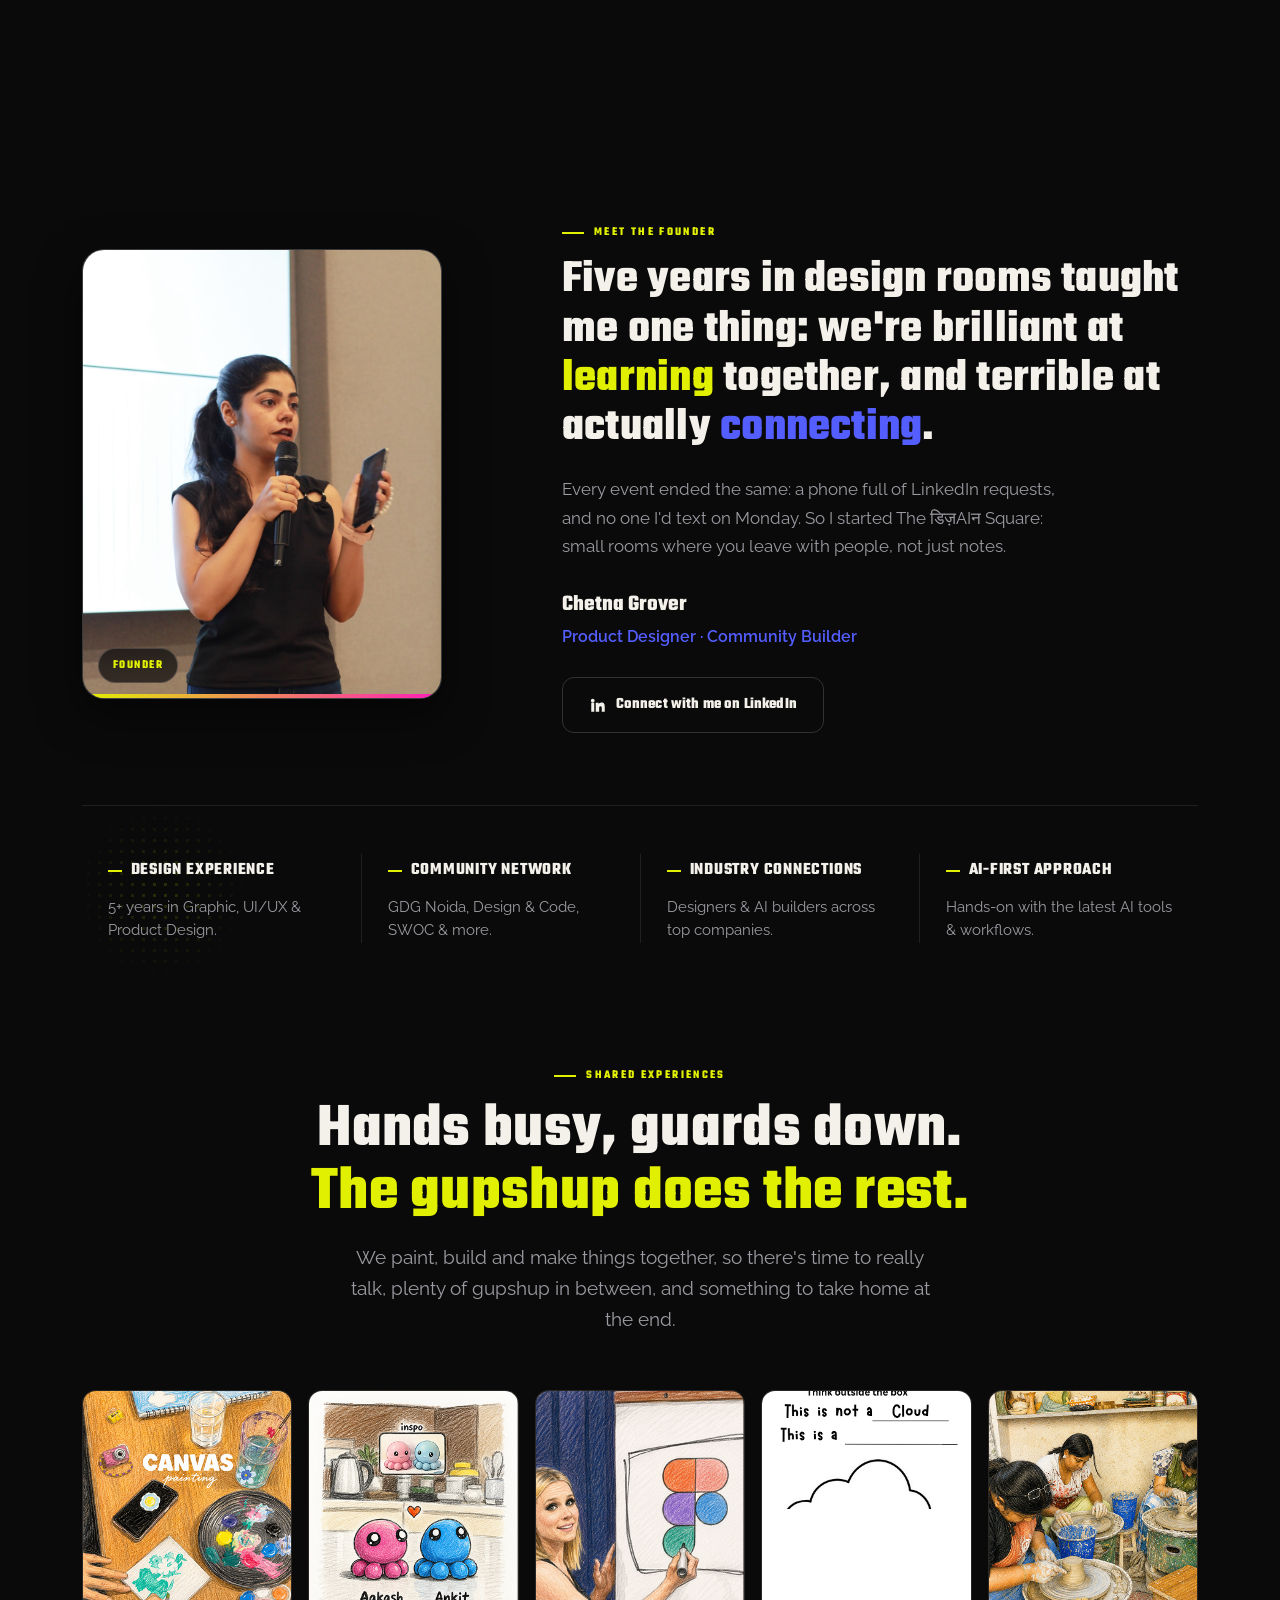
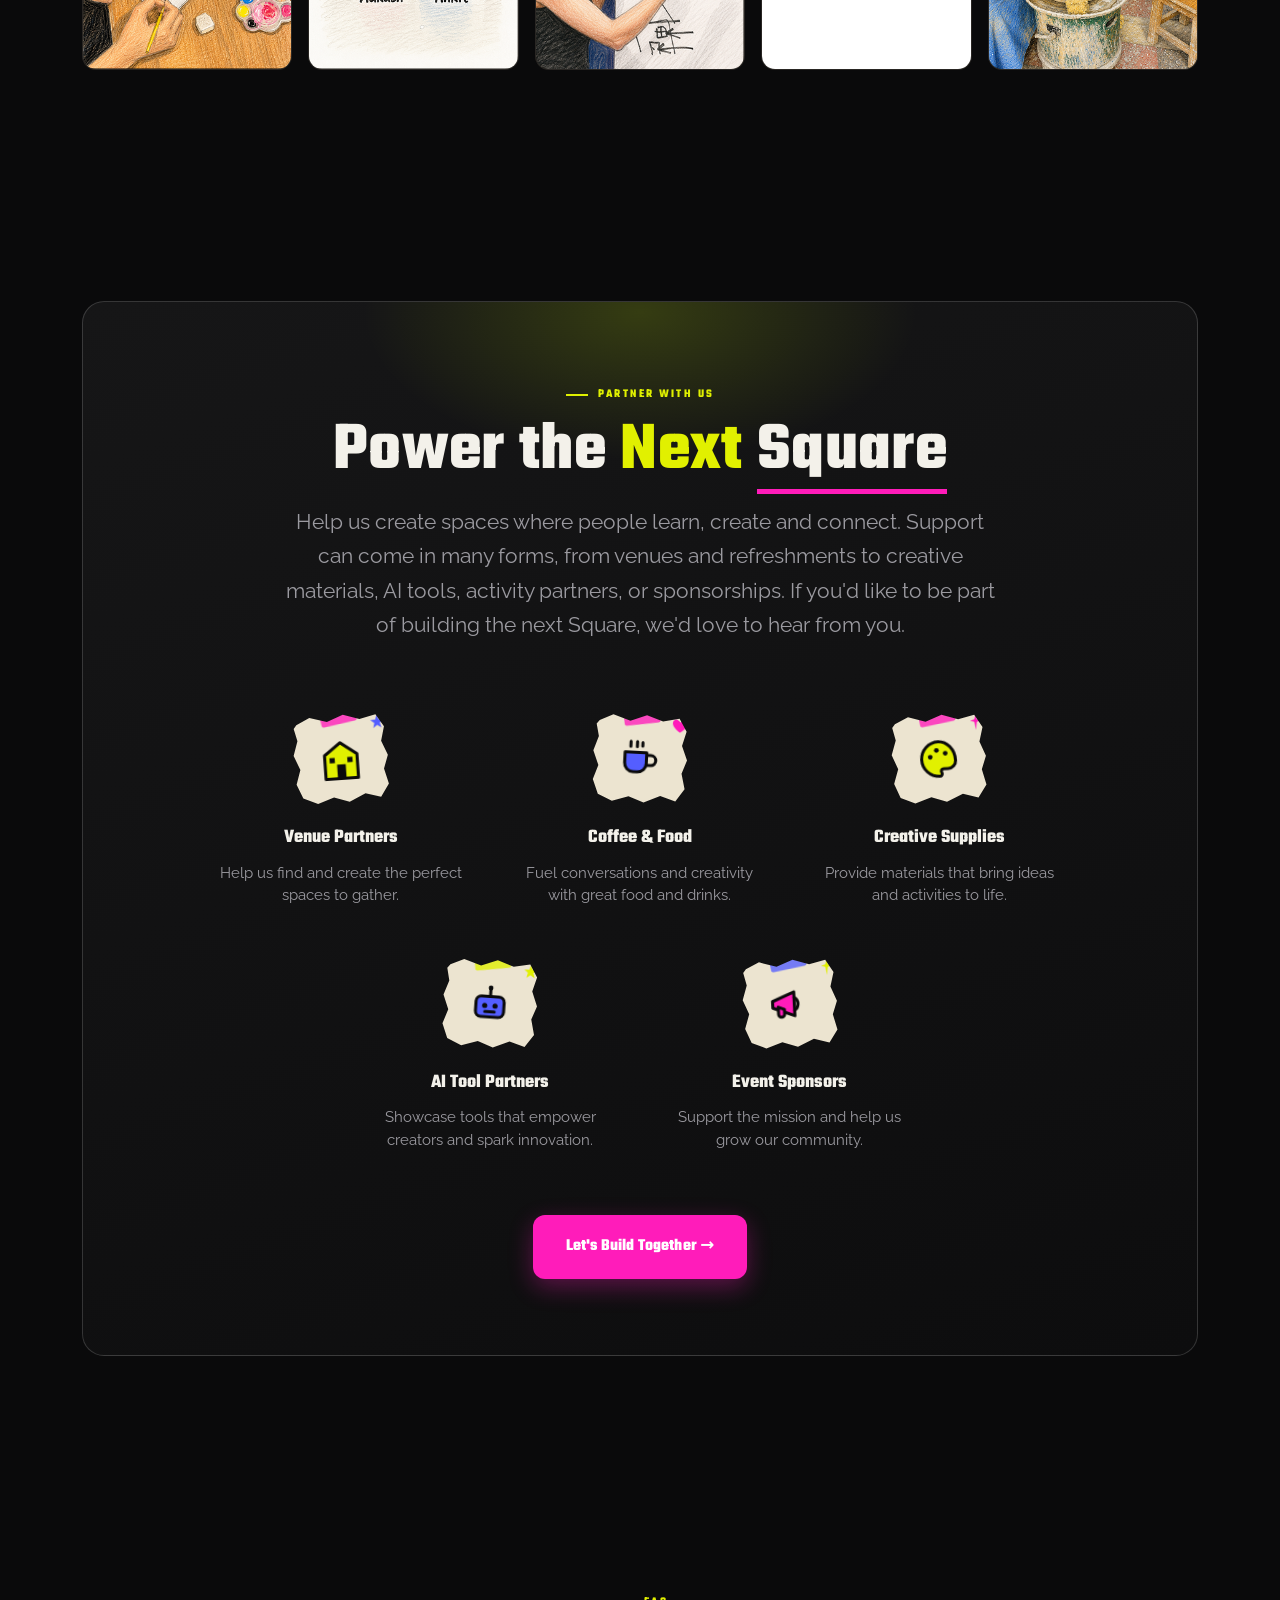
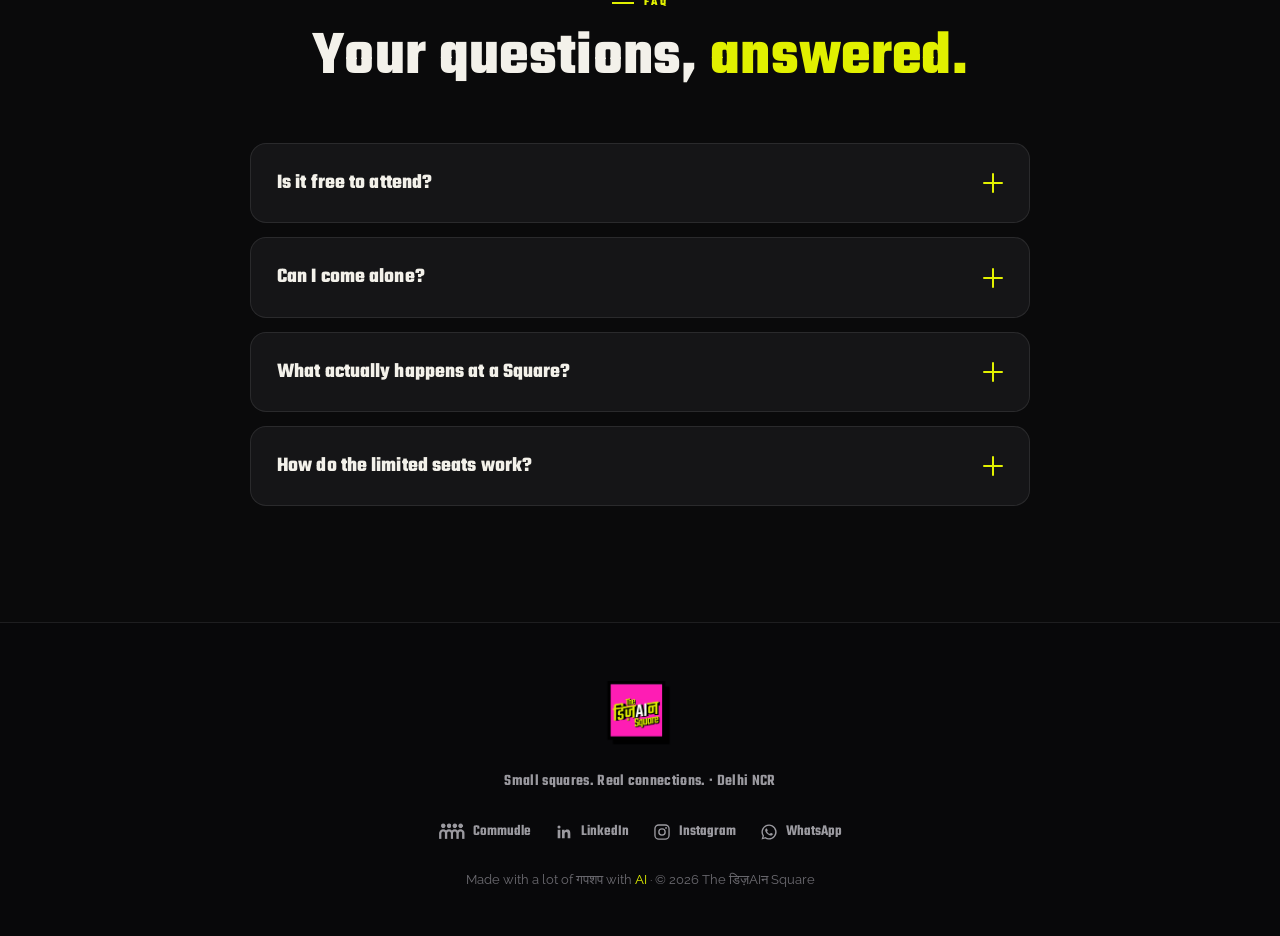
==== commit f5437c5e: "Sharpen nav labels + copy; remove em dashes - Nav renamed for clarity: The Idea, The First Square, H" ====
--- a/index.html
+++ b/index.html
@@ -3,8 +3,8 @@
 <head>
 <meta charset="UTF-8" />
 <meta name="viewport" content="width=device-width, initial-scale=1.0" />
-<title>The डिज़AIन Square — Design. AI. Gupshup.</title>
-<meta name="description" content="A community of designers, builders, creators, and curious minds in Delhi NCR — learning, creating, and connecting through hands-on Design & AI workshops and shared experiences. Small groups. Real conversations. Meaningful connections." />
+<title>The डिज़AIन Square. Design. AI. Gupshup.</title>
+<meta name="description" content="A community of designers, builders, creators, and curious minds in Delhi NCR, learning, creating, and connecting through hands-on Design & AI workshops and shared experiences. Small groups. Real conversations. Meaningful connections." />
 <link rel="icon" href="assets/logo-badge.png" />
 <link rel="preconnect" href="https://fonts.googleapis.com" />
 <link rel="preconnect" href="https://fonts.gstatic.com" crossorigin />
@@ -21,26 +21,28 @@
 <header class="nav">
   <a href="#top" class="logo-badge" aria-label="The डिज़AIन Square home"><img src="assets/logo-badge.png" alt="The डिज़AIन Square" /></a>
   <nav class="nav-links">
-    <a href="#what">The Square</a>
-    <a href="#happens">What Happens</a>
-    <a href="#who">Who It's For</a>
-    <a href="#story">Our Story</a>
+    <a href="#what">The Idea</a>
+    <a href="#first-square">The First Square</a>
+    <a href="#happens">How It Works</a>
+    <a href="#story">The Founder</a>
+    <a href="#partner">Partner with Us</a>
   </nav>
   <a href="https://chat.whatsapp.com/JCS8Ts7KACNHZBFlVH1ROe" target="_blank" rel="noopener" class="btn btn-magenta nav-cta"><svg width="16" height="16" viewBox="0 0 24 24" fill="currentColor" aria-hidden="true"><path d="M12 2a10 10 0 0 0-8.5 15.2L2 22l4.9-1.5A10 10 0 1 0 12 2zm0 18.2c-1.5 0-3-.4-4.3-1.2l-.3-.2-2.9.9.9-2.8-.2-.3A8.2 8.2 0 1 1 12 20.2zm4.5-6.1c-.25-.13-1.47-.72-1.7-.8-.23-.09-.4-.13-.56.13-.16.25-.64.8-.79.96-.14.16-.29.18-.54.06-.25-.13-1.05-.39-2-1.23-.74-.66-1.24-1.47-1.38-1.72-.14-.25-.02-.39.11-.51.11-.11.25-.29.38-.43.12-.14.16-.25.25-.41.08-.16.04-.31-.02-.43-.06-.13-.56-1.35-.77-1.85-.2-.48-.41-.42-.56-.42l-.48-.01c-.16 0-.43.06-.66.31-.23.25-.86.85-.86 2.07s.89 2.4 1.01 2.57c.13.16 1.74 2.66 4.22 3.73.59.25 1.05.4 1.41.52.59.19 1.13.16 1.56.1.48-.07 1.47-.6 1.68-1.18.21-.58.21-1.07.14-1.18-.06-.1-.22-.16-.47-.28z"/></svg>Join the Community</a>
   <button class="nav-toggle" id="navToggle" aria-label="Open menu"><span></span><span></span><span></span></button>
 </header>
 <div class="mobile-menu" id="mobileMenu">
-  <a href="#what">The Square</a>
-  <a href="#happens">What Happens</a>
-  <a href="#who">Who It's For</a>
-  <a href="#story">Our Story</a>
+  <a href="#what">The Idea</a>
+  <a href="#first-square">The First Square</a>
+  <a href="#happens">How It Works</a>
+  <a href="#story">The Founder</a>
+  <a href="#partner">Partner with Us</a>
   <a href="https://chat.whatsapp.com/JCS8Ts7KACNHZBFlVH1ROe" target="_blank" rel="noopener" class="btn btn-magenta">Join the Community</a>
 </div>
 
 <!-- ============ HERO ============ -->
 <section class="hero">
   <span class="dia h1d"></span><span class="dia h2d"></span><span class="dia h3d"></span>
-  <h1 class="hero-logo-wrap"><img class="hero-logo" src="assets/logo-hero.png" alt="The डिज़AIन Square — Design, AI &amp; Gupshup" /></h1>
+  <h1 class="hero-logo-wrap"><img class="hero-logo" src="assets/logo-hero.png" alt="The डिज़AIन Square, Design, AI &amp; Gupshup" /></h1>
   <div class="hero-bubbles">
     <span class="bubble bubble-white">डिज़ाइन</span>
     <span class="bubble bubble-blue">AI</span>
@@ -48,7 +50,7 @@
     <span class="bubble bubble-blue">Real Connections</span>
     <span class="bubble bubble-white">गपशप</span>
   </div>
-  <p class="hero-sub">A community of designers, builders, creators &amp; curious minds — where learning and creating together turns into real connection.</p>
+  <p class="hero-sub">A community of designers, builders, creators &amp; curious minds, where learning and creating together turns into real connection.</p>
   <div class="hero-meta">
     <span class="meta-item"><svg class="meta-ic" viewBox="0 0 24 24"><path d="M12 21s-7-5.5-7-11a7 7 0 0 1 14 0c0 5.5-7 11-7 11z"/><circle cx="12" cy="10" r="2.5"/></svg> Delhi NCR</span>
     <span class="meta-sep" aria-hidden="true">|</span>
@@ -80,11 +82,11 @@
   <div class="story-body">
     <div class="story-left">
       <p class="story-lead reveal">Most events help you <em>meet</em> people.<br />Few help you truly <span class="hl-m">connect</span>.</p>
-      <p class="body-copy reveal">We've left plenty of events with a notebook full of ideas — and almost no one we'd actually text the next day. Learning was never the hard part. <span class="hl-b">Connection was.</span> So The डिज़AIन Square is kept deliberately small, hands-on, and built around shared experiences — things you make and do together, not just sit and watch.</p>
+      <p class="body-copy reveal">We've left plenty of events with a notebook full of ideas, and almost no one we'd actually text the next day. Learning was never the hard part. <span class="hl-b">Connection was.</span> So The डिज़AIन Square is kept deliberately small, hands-on, and built around shared experiences, things you make and do together, not just sit and watch.</p>
     </div>
     <div class="story-pills">
       <div class="spill reveal"><span class="n">01</span><div><span class="p-title">Small by design.</span><span class="p-sub">20–30 people, so every conversation has room to grow.</span></div></div>
-      <div class="spill reveal"><span class="n">02</span><div><span class="p-title">Built for participation.</span><span class="p-sub">Less sitting, more making — you do, not just watch.</span></div></div>
+      <div class="spill reveal"><span class="n">02</span><div><span class="p-title">Built for participation.</span><span class="p-sub">Less sitting, more making. You do, not just watch.</span></div></div>
       <div class="spill reveal"><span class="n">03</span><div><span class="p-title">Made for real bonds.</span><span class="p-sub">Leave with people you'd actually text, not just follow.</span></div></div>
     </div>
   </div>
@@ -103,62 +105,62 @@
 <section class="section" id="first-square">
   <div class="section-head center reveal">
     <p class="eyebrow">The First Square · Janakpuri, Delhi</p>
-    <h2>Learn, build, create &amp; <span class="hl">connect</span> — all in one day?</h2>
-    <p class="sub" style="margin-left:auto;margin-right:auto">Turns out, you can. 25 people spent a Saturday in Janakpuri, Delhi — building real MVPs with NotebookLM &amp; Emergent, painting canvases, playing games, and leaving as friends.</p>
+    <h2>Learn, build, create &amp; <span class="hl">connect</span>, all in one day?</h2>
+    <p class="sub" style="margin-left:auto;margin-right:auto">Turns out, you can. 25 people spent a Saturday in Janakpuri, Delhi, building real MVPs with NotebookLM &amp; Emergent, painting canvases, playing games, and leaving as friends.</p>
   </div>
 
   <div class="recap-showcase reveal">
     <div class="showcase-main" id="showcaseMain">
       <div class="showcase-media has-reel" id="showcaseMedia">
-        <img id="showcaseImg" src="assets/sq1-cover.jpg" alt="The First Square — the full crew, with Google for Developers, Muskaan Dreams and Emergent" loading="lazy" />
-        <a class="showcase-reel" href="https://www.instagram.com/the_desaign_square/" target="_blank" rel="noopener" aria-label="Watch the reel on Instagram">
+        <img id="showcaseImg" src="assets/sq1-cover.jpg" alt="The First Square, the full crew, with Google for Developers, Muskaan Dreams and Emergent" loading="lazy" />
+        <a class="showcase-reel" href="https://www.instagram.com/p/DbBiv6zv3bE/" target="_blank" rel="noopener" aria-label="Watch the reel on Instagram">
           <span class="reel-btn"><svg viewBox="0 0 24 24" fill="currentColor" aria-hidden="true"><path d="M8 5v14l11-7z"/></svg></span>
           <span class="reel-btn-label">Watch the reel on Instagram</span>
         </a>
       </div>
       <div class="showcase-info">
         <span class="tag" id="showcaseTag">The First Square</span>
-        <h3 id="showcaseTitle">25 people, one Saturday — no strangers by the end</h3>
-        <p id="showcaseDesc">Our very first edition, in Janakpuri, Delhi. Here's the day, moment by moment — tap through the highlights.</p>
+        <h3 id="showcaseTitle">25 people, one Saturday, no strangers by the end</h3>
+        <p id="showcaseDesc">Our very first edition, in Janakpuri, Delhi. Here's the day, moment by moment, tap through the highlights.</p>
       </div>
     </div>
     <div class="showcase-thumbs" role="tablist" aria-label="First Square highlights">
       <button class="thumb is-active" type="button" data-reel="1"
-        data-src="assets/sq1-cover.jpg" data-alt="The First Square — the full crew"
-        data-tag="The First Square" data-title="25 people, one Saturday — no strangers by the end"
-        data-desc="Our very first edition, in Janakpuri, Delhi. Here's the day, moment by moment — tap through the highlights.">
+        data-src="assets/sq1-cover.jpg" data-alt="The First Square, the full crew"
+        data-tag="The First Square" data-title="25 people, one Saturday, no strangers by the end"
+        data-desc="Our very first edition, in Janakpuri, Delhi. Here's the day, moment by moment, tap through the highlights.">
         <img src="assets/sq1-cover.jpg" alt="The First Square group photo" loading="lazy" />
       </button>
       <button class="thumb" type="button"
         data-src="assets/sq1-ai.jpg" data-alt="AI Hands-on Workshop at The First Square"
-        data-tag="AI Hands-on Workshop" data-title="We built with AI — not just about it"
-        data-desc="With NotebookLM and Emergent, everyone went from a problem to key insights to a working MVP — all in a single session. Led by Abhishek Dubey.">
+        data-tag="AI Hands-on Workshop" data-title="We built with AI, not just about it"
+        data-desc="With NotebookLM and Emergent, everyone went from a problem to key insights to a working MVP, all in a single session. Led by Abhishek Dubey.">
         <img src="assets/sq1-ai.jpg" alt="AI Hands-on Workshop" loading="lazy" />
       </button>
       <button class="thumb" type="button"
         data-src="assets/sq1-shared.jpg" data-alt="Shared Experiences at The First Square"
         data-tag="Shared Experiences" data-title="Then we picked up paintbrushes"
-        data-desc="No judgment, no competition — just creating something together, slowing down, and taking home a canvas we painted by hand.">
+        data-desc="No judgment, no competition, just creating something together, slowing down, and taking home a canvas we painted by hand.">
         <img src="assets/sq1-shared.jpg" alt="Shared Experiences" loading="lazy" />
       </button>
       <button class="thumb" type="button"
         data-src="assets/sq1-games.jpg" data-alt="Games and Gupshup at The First Square"
         data-tag="Games &amp; Gupshup" data-title="The best bits happened in between"
-        data-desc="New friendships, AI recommendations, laughs over lunch — plus brownies, ice cream, and a room full of curious people learning from each other.">
+        data-desc="New friendships, AI recommendations, laughs over lunch, plus brownies, ice cream, and a room full of curious people learning from each other.">
         <img src="assets/sq1-games.jpg" alt="Games and Gupshup" loading="lazy" />
       </button>
       <button class="thumb" type="button"
         data-src="assets/sq1-behind.jpg" data-alt="Behind the Square"
         data-tag="Behind the Square" data-title="How it all came together"
-        data-desc="A peek behind the scenes — the setup, the hosting, and the little moments that made the very first Square feel real.">
+        data-desc="A peek behind the scenes, the setup, the hosting, and the little moments that made the very first Square feel real.">
         <img src="assets/sq1-behind.jpg" alt="Behind the Square" loading="lazy" />
       </button>
     </div>
   </div>
 
   <blockquote class="recap-quote reveal">
-    <p>“My favourite part wasn't the agenda — it was watching <span class="hl-b">strangers become friends</span>, laughing and talking long after it ended.”</p>
-    <cite>— Chetna, founder</cite>
+    <p>“My favourite part wasn't the agenda. It was watching <span class="hl-b">strangers become friends</span>, laughing and talking long after it ended.”</p>
+    <cite>Chetna, founder</cite>
   </blockquote>
 
   <div class="recap-cta reveal">
@@ -219,7 +221,7 @@
         <div class="card-stack">
           <div class="pcard">
             <span class="ic-chip"><svg class="ic" viewBox="0 0 24 24"><path d="M12 2C6.5 2 2 6.5 2 12s4.5 10 10 10c.93 0 1.65-.75 1.65-1.69 0-.44-.18-.83-.44-1.12-.29-.29-.44-.65-.44-1.13a1.64 1.64 0 0 1 1.67-1.67h2c3.05 0 5.56-2.5 5.56-5.55C21.96 6.01 17.46 2 12 2z"/><circle cx="8.5" cy="8" r="1" fill="currentColor" stroke="none"/><circle cx="12" cy="6.5" r="1" fill="currentColor" stroke="none"/><circle cx="15.8" cy="8.5" r="1" fill="currentColor" stroke="none"/></svg></span>
-            <div><h4>Creative Activities</h4><p>Painting, making, building — hands busy, guards down, conversations easy.</p></div>
+            <div><h4>Creative Activities</h4><p>Painting, making, building. Hands busy, guards down, conversations easy.</p></div>
           </div>
           <div class="pcard">
             <span class="ic-chip"><svg class="ic" viewBox="0 0 24 24"><rect x="3" y="6" width="13" height="13" rx="2"/><circle cx="7" cy="10" r="1"/><circle cx="12" cy="15" r="1"/><path d="M16 8l4-1 1 9-5 1.5"/></svg></span>
@@ -271,7 +273,7 @@
   <div class="section-head center reveal">
     <p class="eyebrow">Who it's for</p>
     <h2>Forget job titles. It's about <span class="hl">how you think.</span></h2>
-    <p class="sub" style="margin-left:auto;margin-right:auto">Designer, developer, founder, or simply curious — what matters is the mindset you bring.</p>
+    <p class="sub" style="margin-left:auto;margin-right:auto">Designer, developer, founder, or simply curious. What matters is the mindset you bring.</p>
   </div>
   <div class="mindset-grid">
     <div class="mind reveal"><span class="badge"><svg viewBox="0 0 24 24"><path d="M12 8V4H8"/><rect x="4" y="8" width="16" height="12" rx="2"/><path d="M2 14h2M20 14h2M15 13v2M9 13v2"/></svg></span> Curious about <span class="ai">AI</span></div>
@@ -292,9 +294,9 @@
       <span class="founder-tag">FOUNDER</span>
     </div>
     <div class="founder-text reveal">
-      <p class="eyebrow">Why we started this</p>
-      <p class="founder-quote">Five years in design rooms taught me one thing: we're brilliant at <span class="hl">learning</span> together — and terrible at actually <span class="hl-b">connecting</span>.</p>
-      <p class="founder-bio">Every event ended the same — a phone full of LinkedIn requests, and no one I'd text on Monday. So I started The डिज़AIन Square: small rooms where you leave with people, not just notes.</p>
+      <p class="eyebrow">Meet the Founder</p>
+      <p class="founder-quote">Five years in design rooms taught me one thing: we're brilliant at <span class="hl">learning</span> together, and terrible at actually <span class="hl-b">connecting</span>.</p>
+      <p class="founder-bio">Every event ended the same: a phone full of LinkedIn requests, and no one I'd text on Monday. So I started The डिज़AIन Square: small rooms where you leave with people, not just notes.</p>
       <p class="founder-name">Chetna Grover</p>
       <p class="founder-role">Product Designer · Community Builder</p>
       <a href="https://www.linkedin.com/in/chetnagrover/" target="_blank" rel="noopener" class="btn btn-ghost founder-cta">
@@ -314,14 +316,15 @@
 <!-- ============ GLIMPSES ============ -->
 <section class="section" style="padding-top:0">
   <div class="section-head center reveal">
-    <p class="eyebrow">Bonding activities</p>
-    <h2>The activity is just the excuse. <span class="hl">The gupshup is the point.</span></h2>
+    <p class="eyebrow">Shared Experiences</p>
+    <h2>Hands busy, guards down. <span class="hl">The gupshup does the rest.</span></h2>
+    <p class="sub" style="margin-left:auto;margin-right:auto">We paint, build and make things together, so there's time to really talk, plenty of gupshup in between, and something to take home at the end.</p>
   </div>
   <div class="glimpse-grid">
     <div class="glimpse reveal"><img src="assets/glimpse-canvas.png" alt="Canvas painting at a Square" loading="lazy" /></div>
-    <div class="glimpse reveal"><img src="assets/glimpse-toy.png" alt="Toy design — Aakash &amp; Ankit" loading="lazy" /></div>
+    <div class="glimpse reveal"><img src="assets/glimpse-toy.png" alt="Toy design, Aakash &amp; Ankit" loading="lazy" /></div>
     <div class="glimpse reveal"><img src="assets/glimpse-ai.png" alt="AI &amp; design jam" loading="lazy" /></div>
-    <div class="glimpse reveal"><img src="assets/glimpse-cloud.png" alt="Think outside the box — not a cloud" loading="lazy" /></div>
+    <div class="glimpse reveal"><img src="assets/glimpse-cloud.png" alt="Think outside the box, not a cloud" loading="lazy" /></div>
     <div class="glimpse reveal"><img src="assets/glimpse-pottery.png" alt="Pottery and clay" loading="lazy" /></div>
   </div>
 </section>
@@ -332,7 +335,7 @@
   <div class="section-head center">
     <p class="eyebrow">Partner with us</p>
     <h2>Power the <span class="hl">Next</span> <span class="pu">Square</span></h2>
-    <p class="sub partner-sub">Help us create spaces where people learn, create and connect. Support can come in many forms — from venues and refreshments to creative materials, <span class="ai">AI</span> tools, activity partners, or sponsorships. If you'd like to be part of building the next Square, we'd love to hear from you.</p>
+    <p class="sub partner-sub">Help us create spaces where people learn, create and connect. Support can come in many forms, from venues and refreshments to creative materials, <span class="ai">AI</span> tools, activity partners, or sponsorships. If you'd like to be part of building the next Square, we'd love to hear from you.</p>
   </div>
   <div class="partner-grid">
     <div class="pcard2 reveal c-venue">
@@ -376,11 +379,11 @@
   <div class="faq-list reveal">
     <details class="faq-item">
       <summary>Is it free to attend?<span class="faq-mark" aria-hidden="true"></span></summary>
-      <div class="faq-a"><p>No — this is a paid event, and that's on purpose. Your ticket covers everything: activity materials, food, and the full experience — put together so you get the best. Nothing extra to buy on the day.</p></div>
+      <div class="faq-a"><p>There's a nominal ticket fee, and it's intentional. Because we keep each Square small, it mainly confirms your seat and your commitment to attend. In return, it covers everything: activity materials, food, and the full experience, with nothing else to pay on the day.</p></div>
     </details>
     <details class="faq-item">
       <summary>Can I come alone?<span class="faq-mark" aria-hidden="true"></span></summary>
-      <div class="faq-a"><p>Yes — and most people do. Every Square opens with an easy icebreaker and stays small, so you're never left standing in a corner. You'll be chatting with people within minutes.</p></div>
+      <div class="faq-a"><p>Yes, and most people do. Every Square opens with an easy icebreaker and stays small, so you're never left standing in a corner. You'll be chatting with people within minutes.</p></div>
     </details>
     <details class="faq-item">
       <summary>What actually happens at a Square?<span class="faq-mark" aria-hidden="true"></span></summary>
@@ -388,7 +391,7 @@
     </details>
     <details class="faq-item">
       <summary>How do the limited seats work?<span class="faq-mark" aria-hidden="true"></span></summary>
-      <div class="faq-a"><p>We keep each Square small — around 20–30 people — so it stays personal. Registrations happen on <a href="https://www.commudle.com/communities/the-desaign-square" target="_blank" rel="noopener">Commudle</a>, where we manage seats and tickets. Join the WhatsApp community to get the heads-up the moment they go live.</p></div>
+      <div class="faq-a"><p>We keep each Square small, around 20–30 people, so it stays personal. Registrations happen on <a href="https://www.commudle.com/communities/the-desaign-square" target="_blank" rel="noopener">Commudle</a>, where we manage seats and tickets. Join the WhatsApp community to get the heads-up the moment they go live.</p></div>
     </details>
   </div>
 </section>
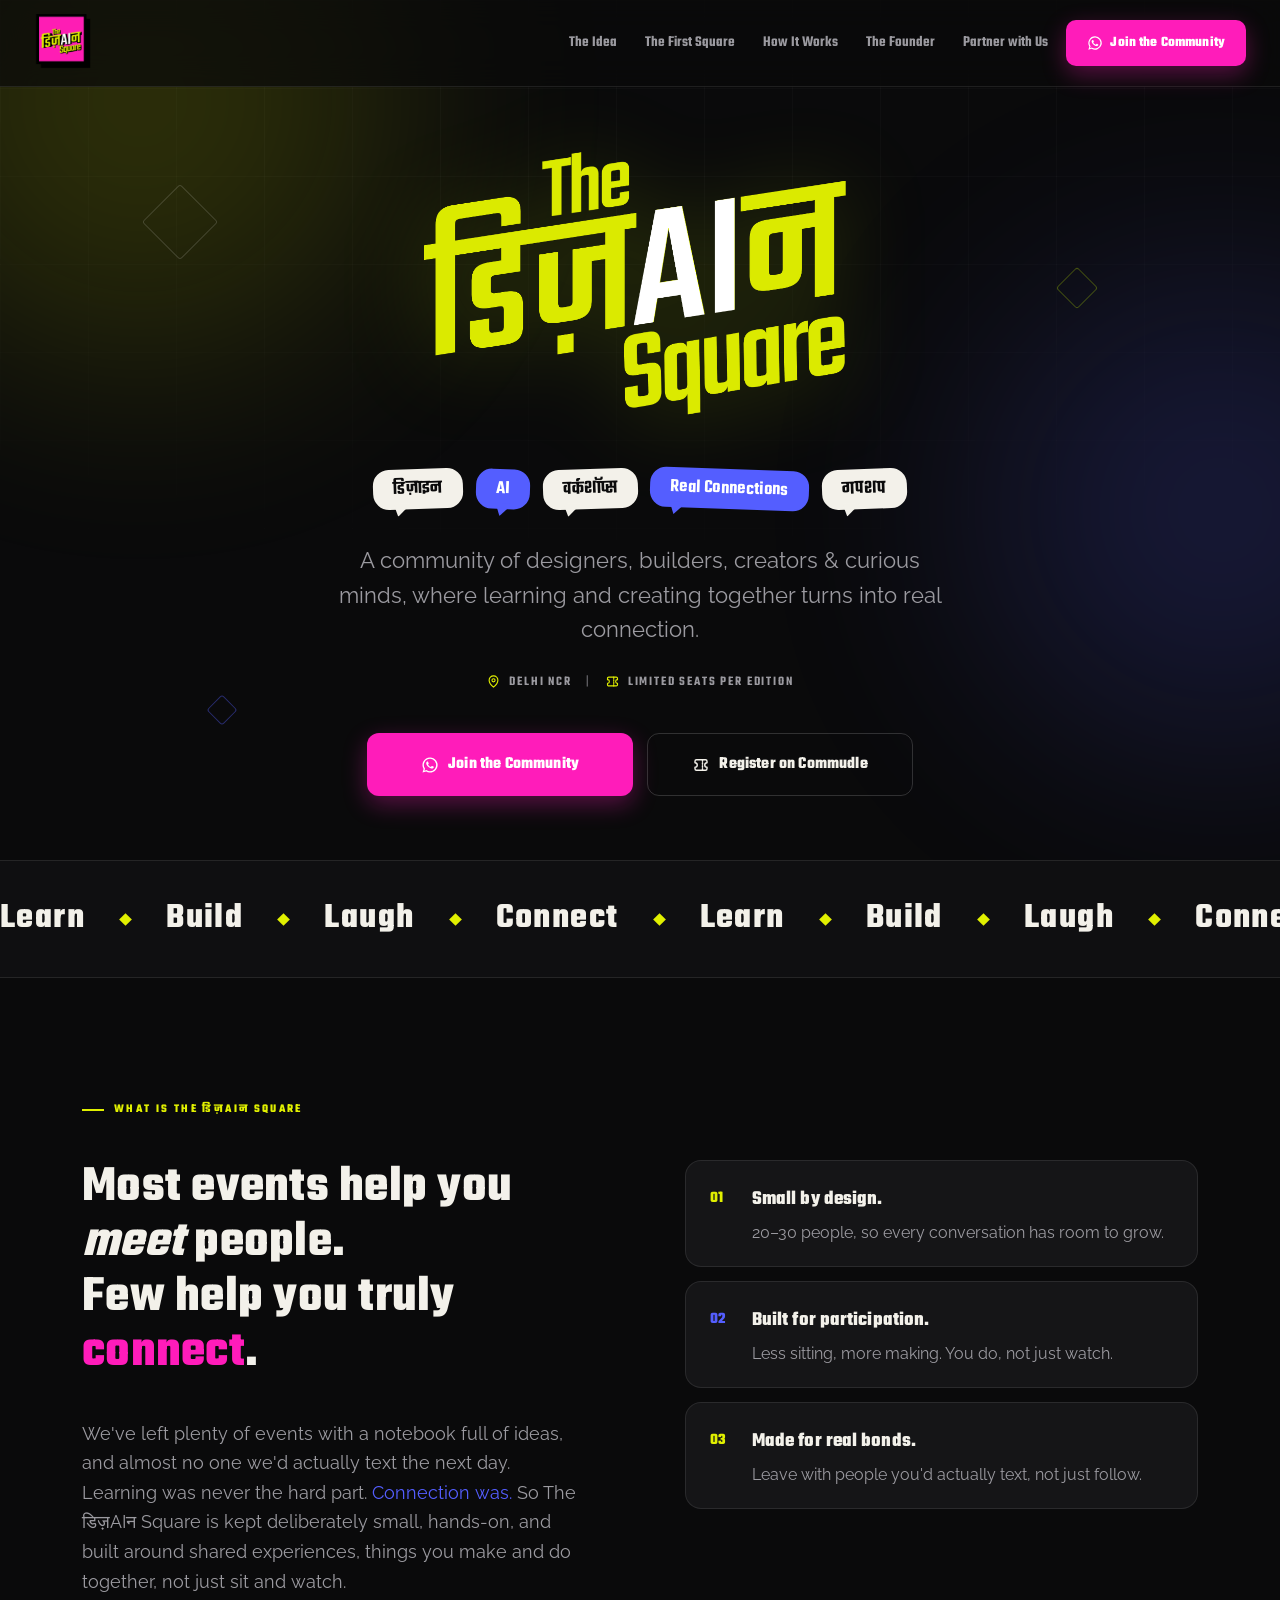
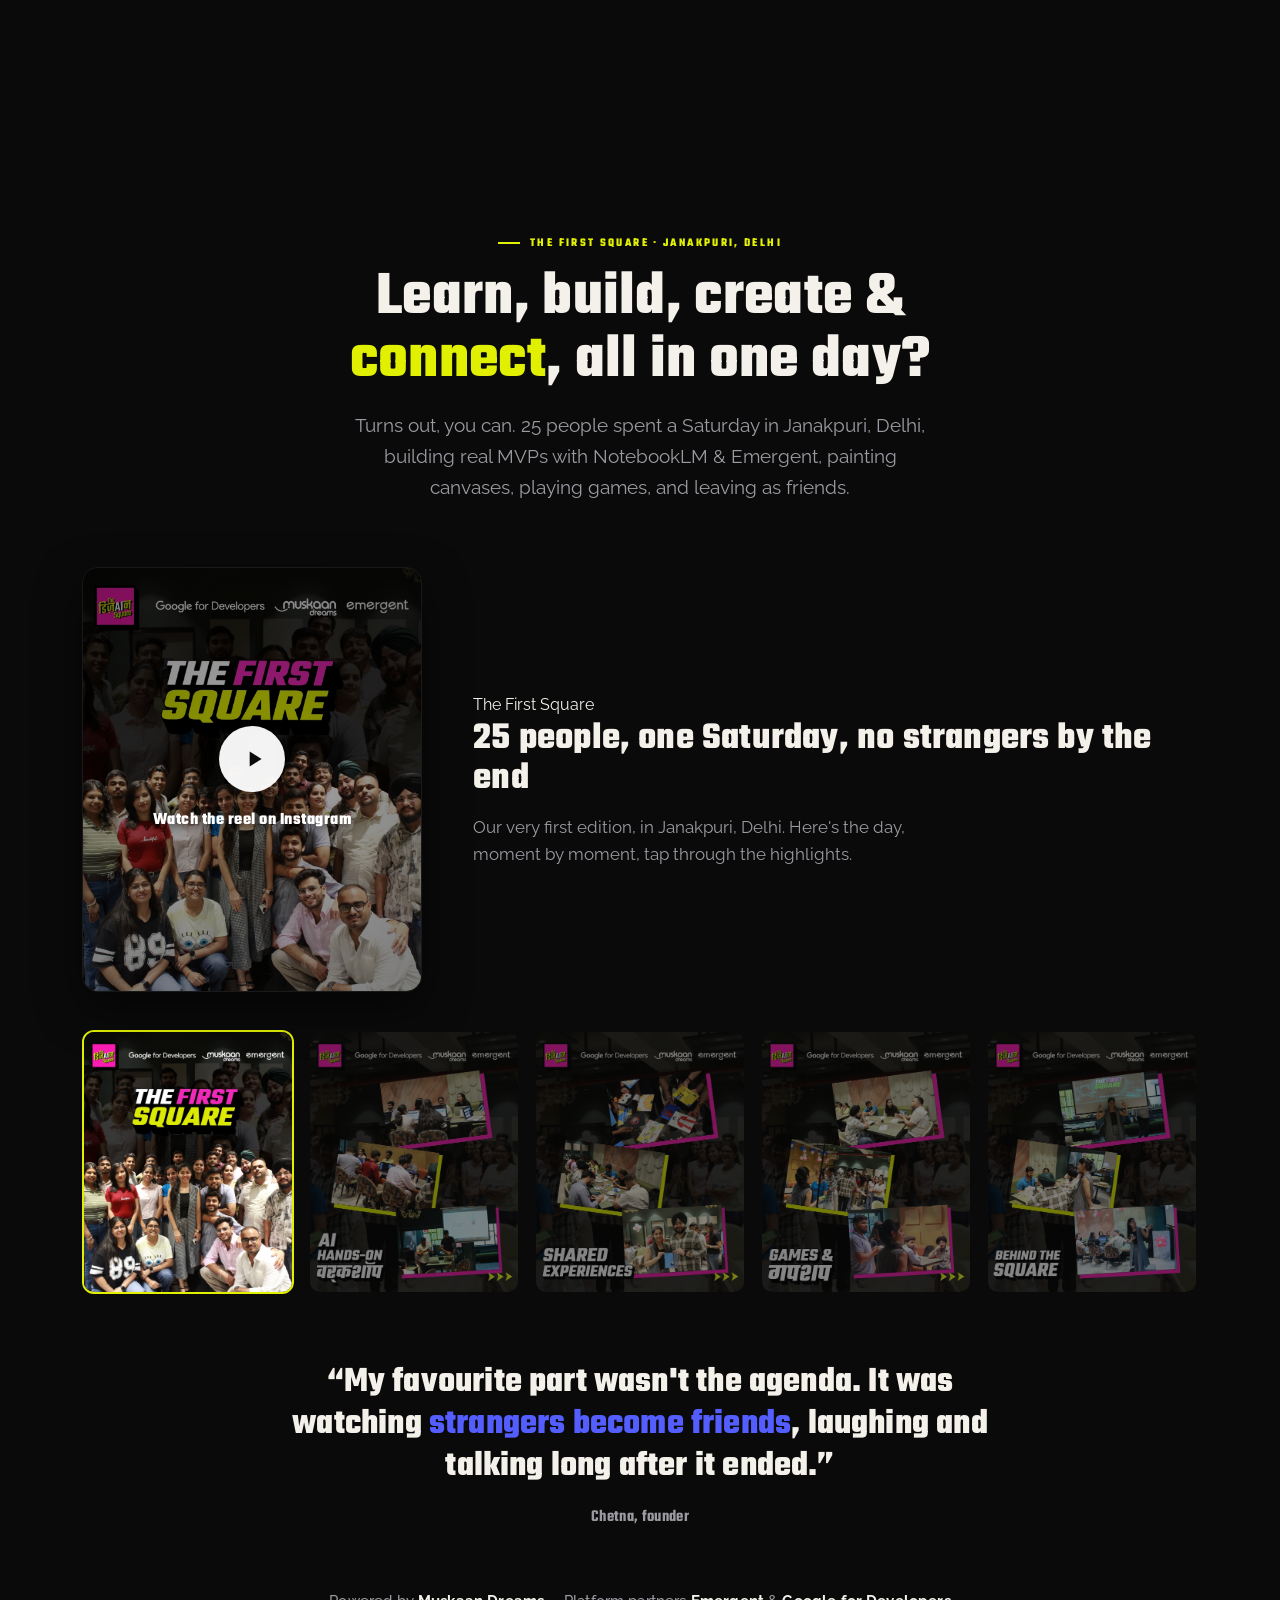
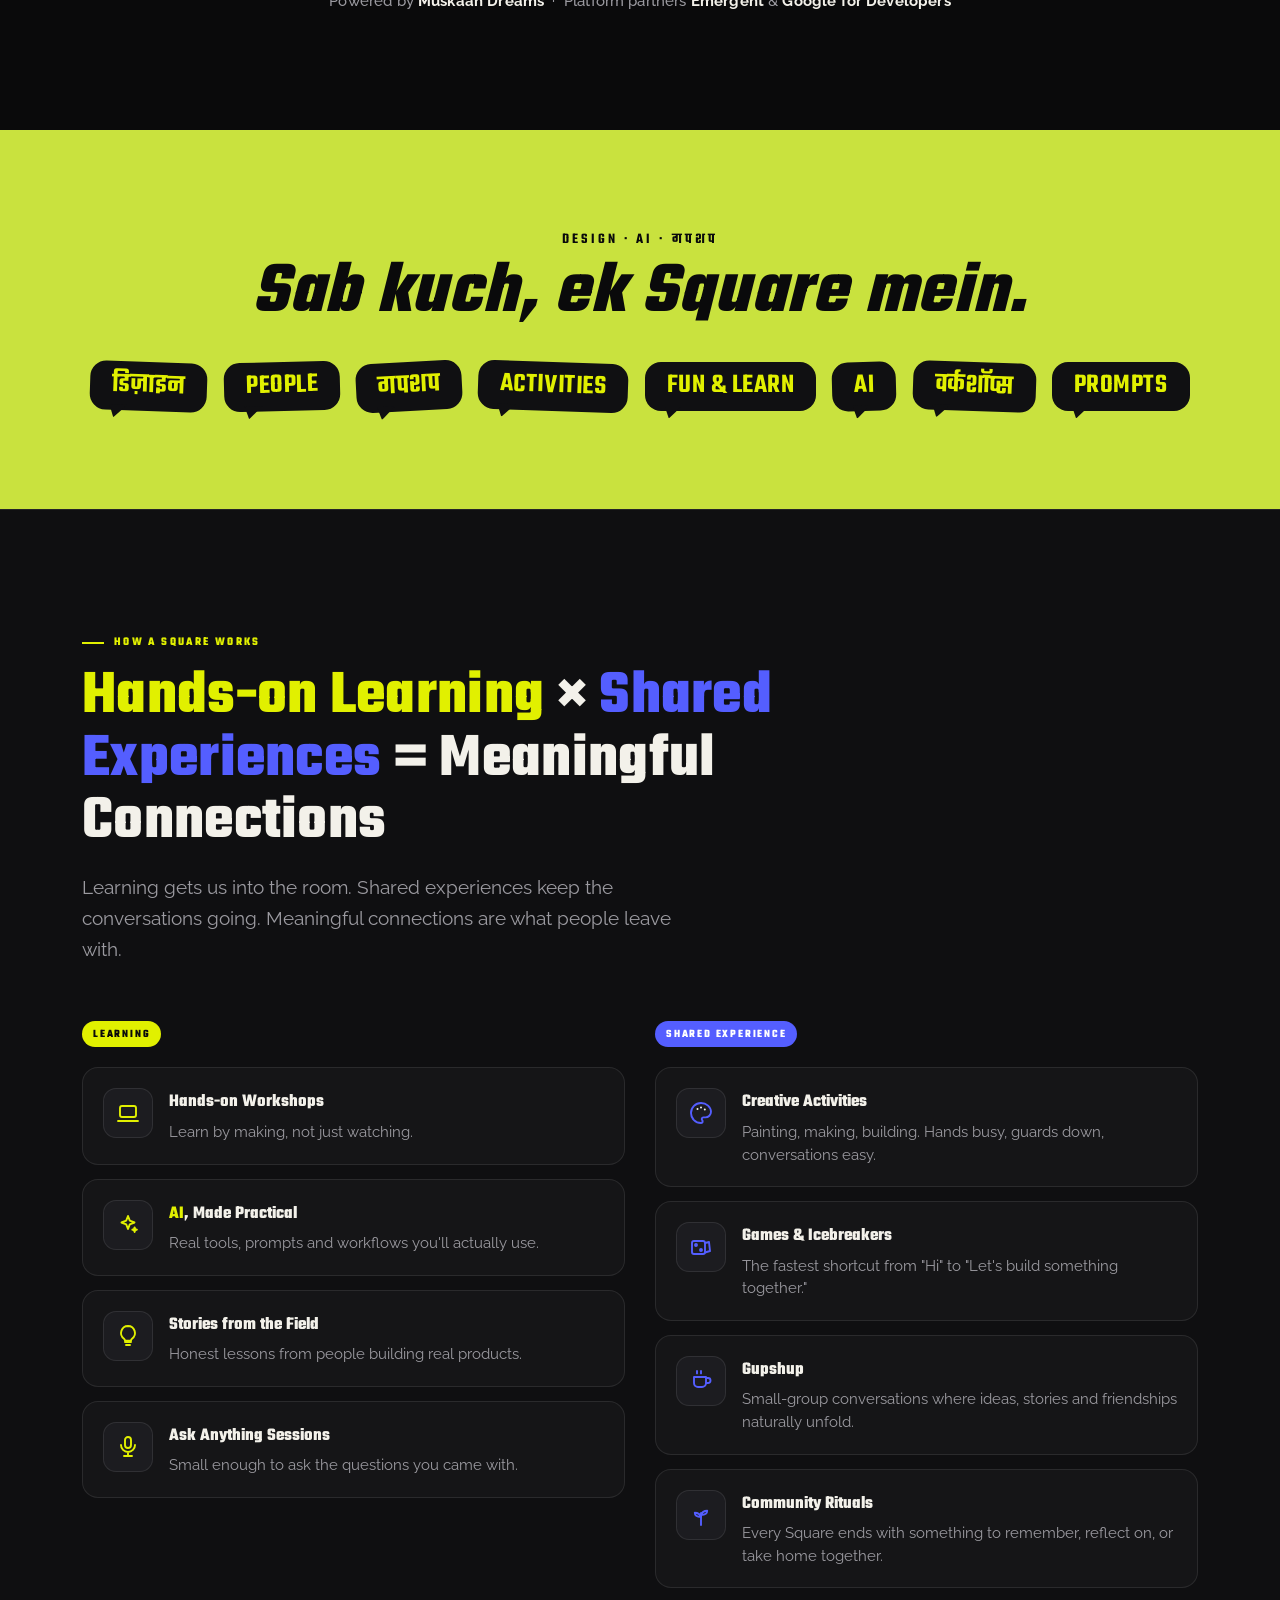
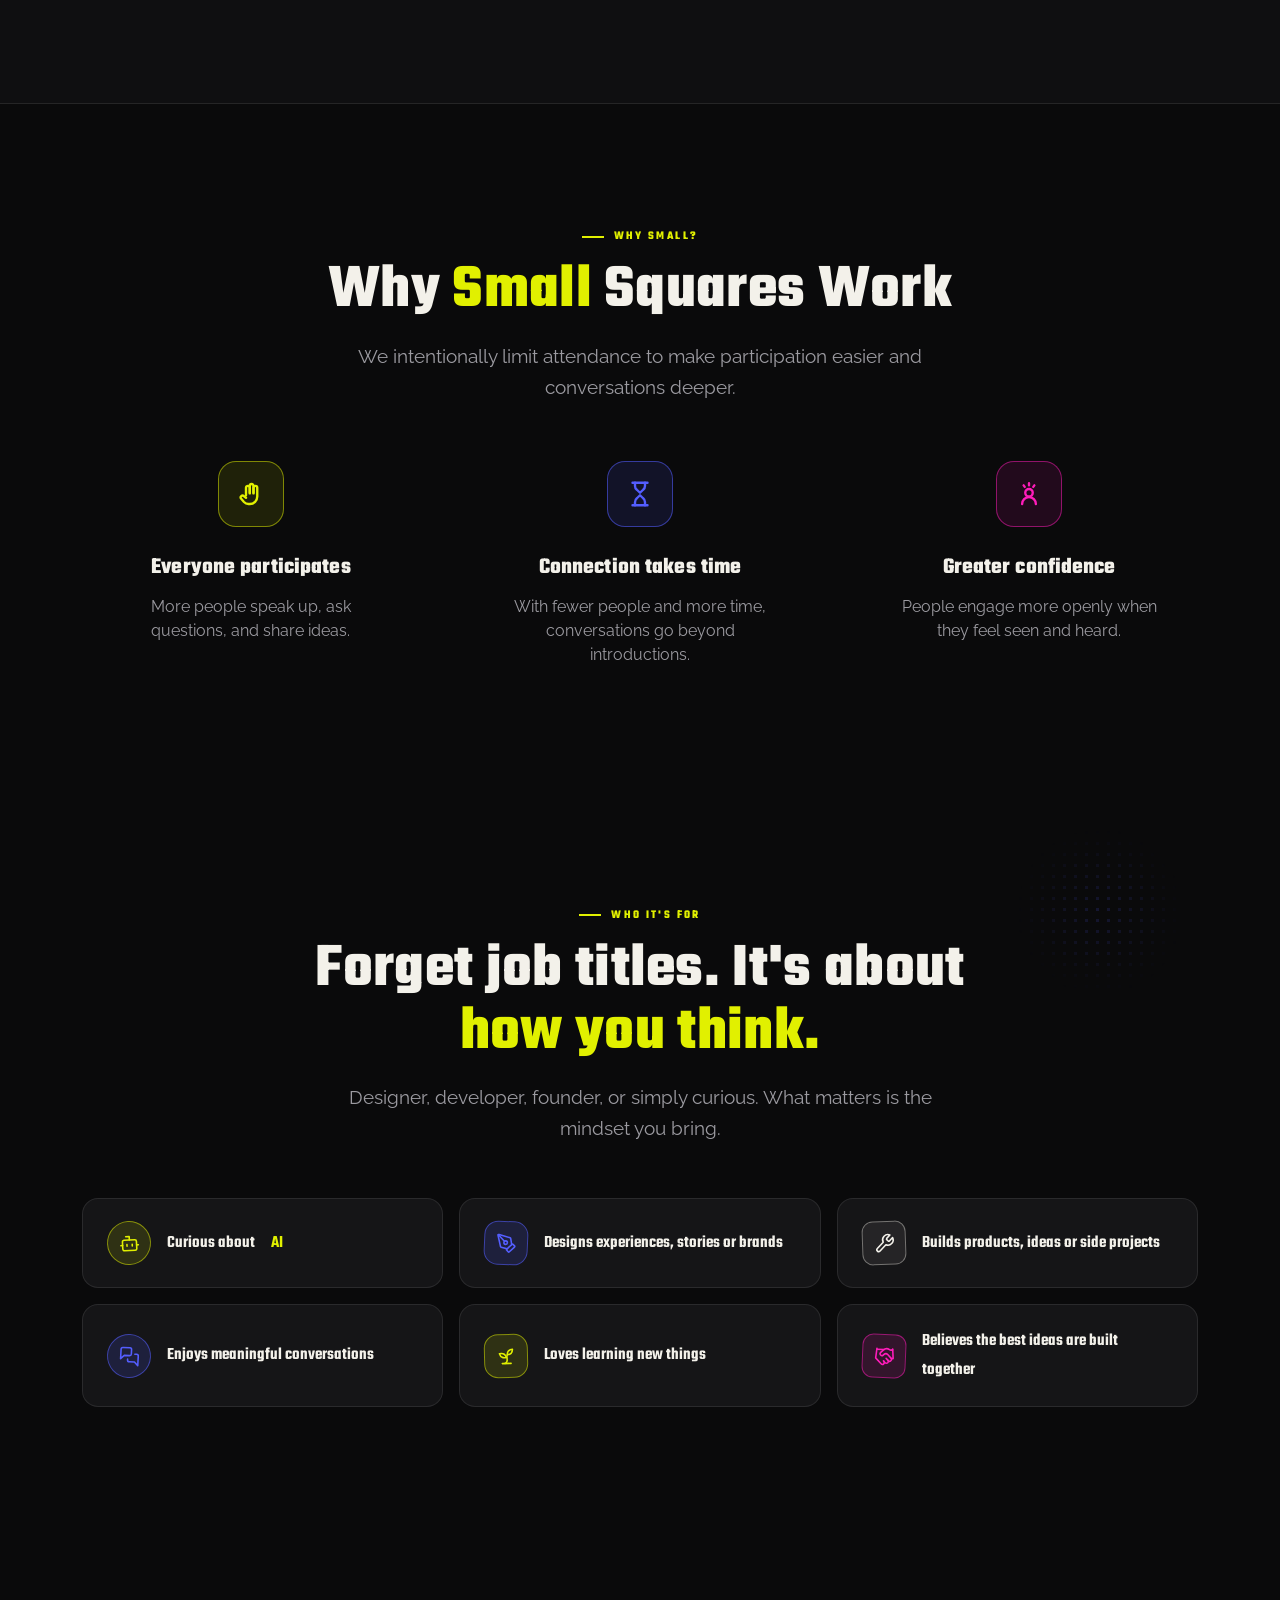
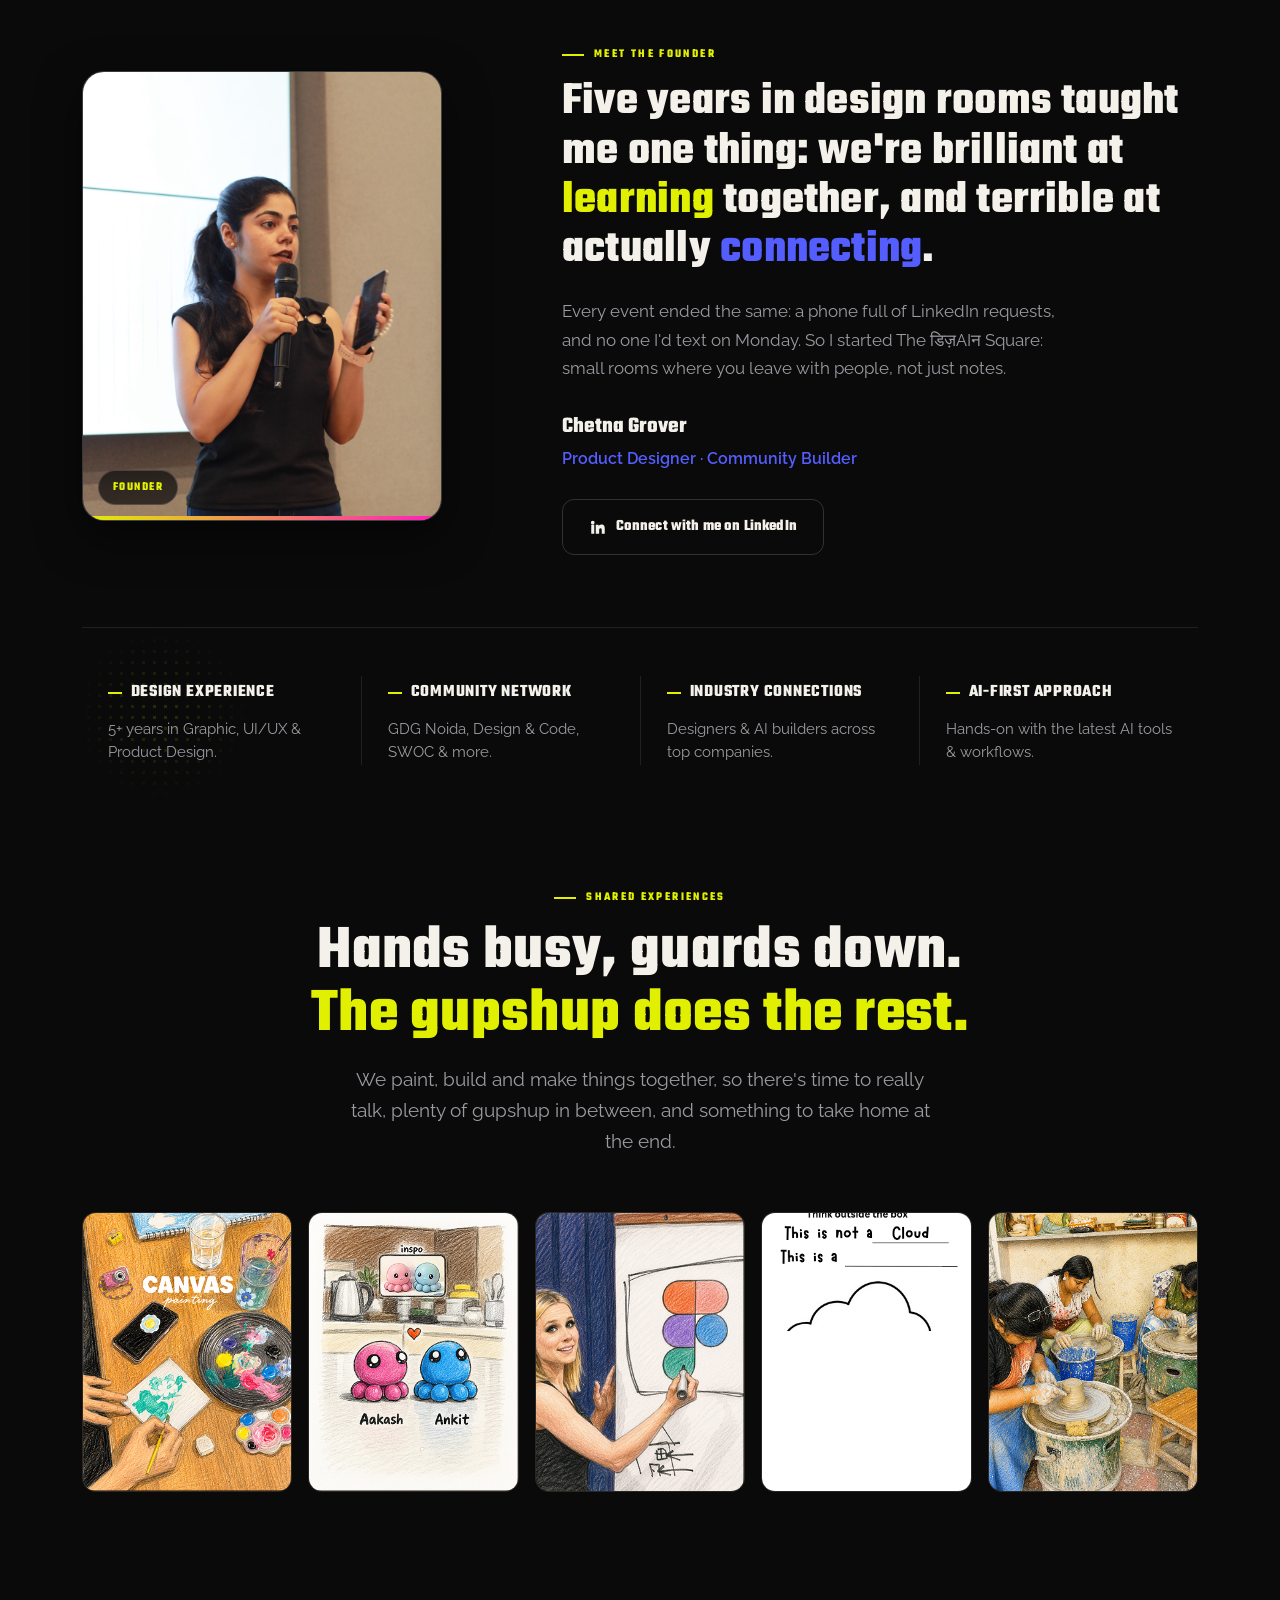
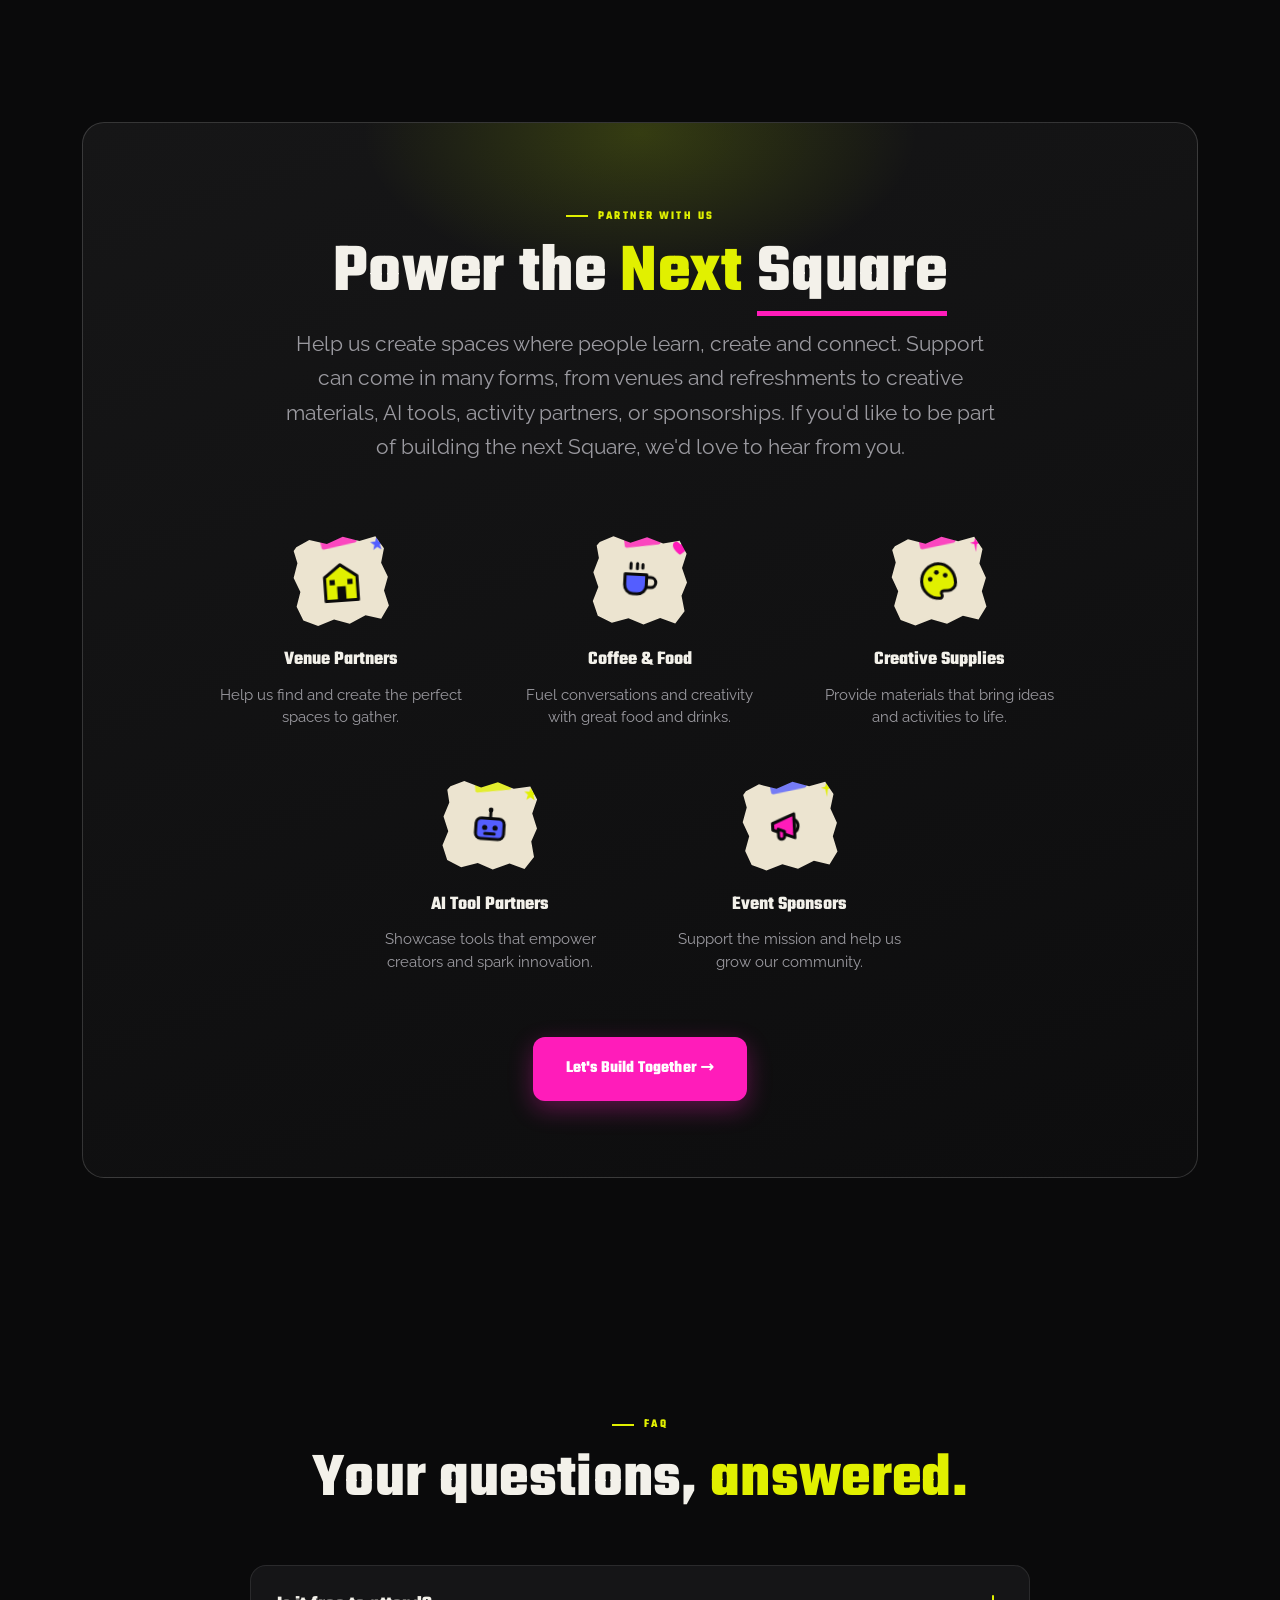
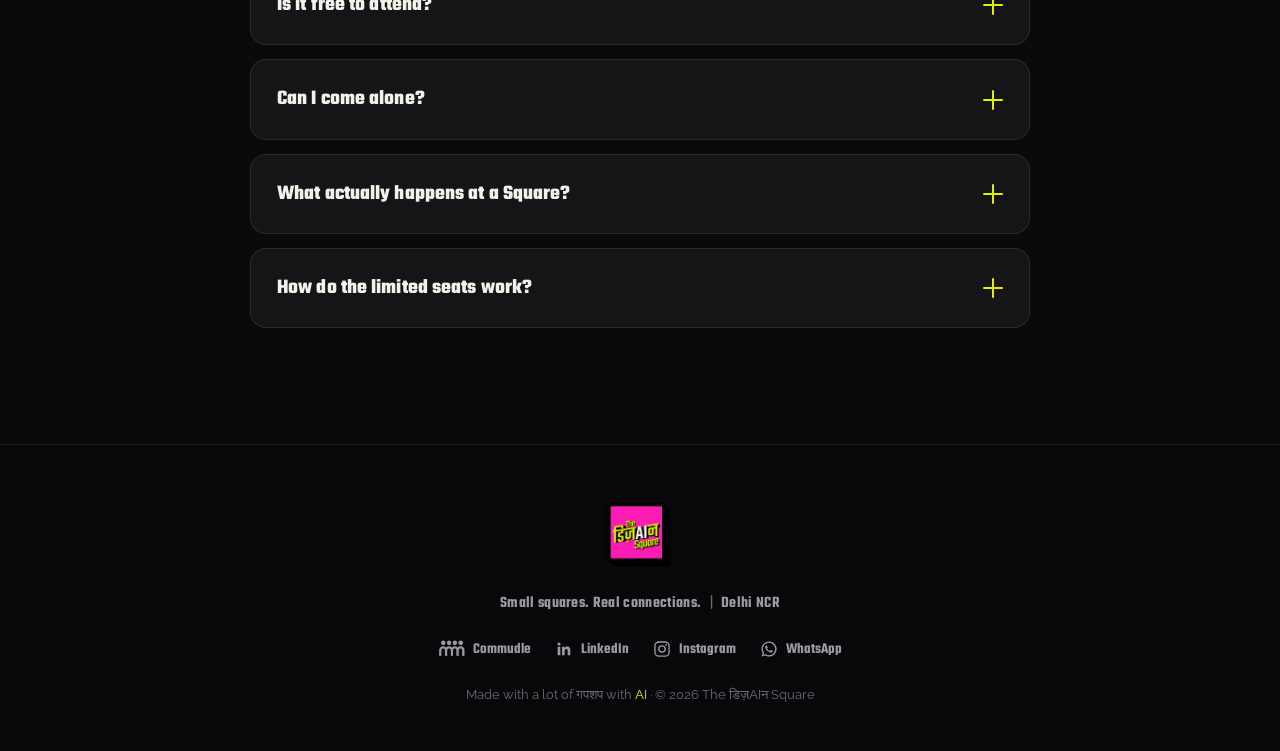
==== commit 3228ed80: "Footer polish: optical icon centering, | separator; drop flow strip - Optically center footer social" ====
--- a/index.html
+++ b/index.html
@@ -89,13 +89,6 @@
       <div class="spill reveal"><span class="n">02</span><div><span class="p-title">Built for participation.</span><span class="p-sub">Less sitting, more making. You do, not just watch.</span></div></div>
       <div class="spill reveal"><span class="n">03</span><div><span class="p-title">Made for real bonds.</span><span class="p-sub">Leave with people you'd actually text, not just follow.</span></div></div>
     </div>
-  </div>
-  <div class="flow reveal">
-    <span class="flow-step">Meet people</span>
-    <span class="flow-arrow" aria-hidden="true">→</span>
-    <span class="flow-step">Share experiences</span>
-    <span class="flow-arrow" aria-hidden="true">→</span>
-    <span class="flow-step flow-step-end">Build connections</span>
   </div>
 </section>
 
@@ -399,7 +392,7 @@
 <!-- ============ FOOTER ============ -->
 <footer class="footer">
   <a href="#top" class="logo-badge"><img src="assets/logo-badge.png" alt="The डिज़AIन Square" /></a>
-  <p class="footer-tag">Small squares. Real connections. · Delhi NCR</p>
+  <p class="footer-tag">Small squares. Real connections. <span class="sep">|</span> Delhi NCR</p>
   <div class="footer-links">
     <a class="foot-social" href="https://www.commudle.com/communities/the-desaign-square" target="_blank" rel="noopener">
       <span class="foot-logo" role="img" aria-label="Commudle"></span> Commudle</a>
--- a/styles.css
+++ b/styles.css
@@ -315,11 +315,14 @@
 .footer{background:#08080a;border-top:1px solid var(--line);text-align:center;padding:58px 22px 46px}
 .footer .logo-badge{margin:0 auto 20px}
 .footer-tag{font-family:var(--display);font-weight:600;letter-spacing:.02em;color:var(--ink-soft)}
+.footer-tag .sep{color:var(--ink-dim);font-weight:400;margin:0 5px}
 .footer-links{display:flex;flex-wrap:wrap;gap:14px 24px;justify-content:center;margin:24px 0}
 .footer-links a{font-family:var(--display);font-weight:600;color:var(--ink-soft);font-size:.95rem}
 .footer-links a:hover{color:var(--lime)}
-.foot-social{display:inline-flex;align-items:center;gap:8px;transition:color .2s ease}
-.foot-social svg{width:18px;height:18px;fill:currentColor;flex:none}
+.foot-social{display:inline-flex;align-items:center;gap:8px;line-height:1;transition:color .2s ease}
+.foot-social svg{width:18px;height:18px;fill:currentColor;flex:none;display:block}
+/* nudge icons to the text cap-height center (Teko has deep descender space) */
+.foot-social svg,.foot-social .foot-logo{position:relative;top:-1px}
 .foot-logo{display:inline-block;width:27px;height:17px;flex:none;background:currentColor;
   -webkit-mask:url("assets/commudle.png") center/contain no-repeat;
   mask:url("assets/commudle.png") center/contain no-repeat}
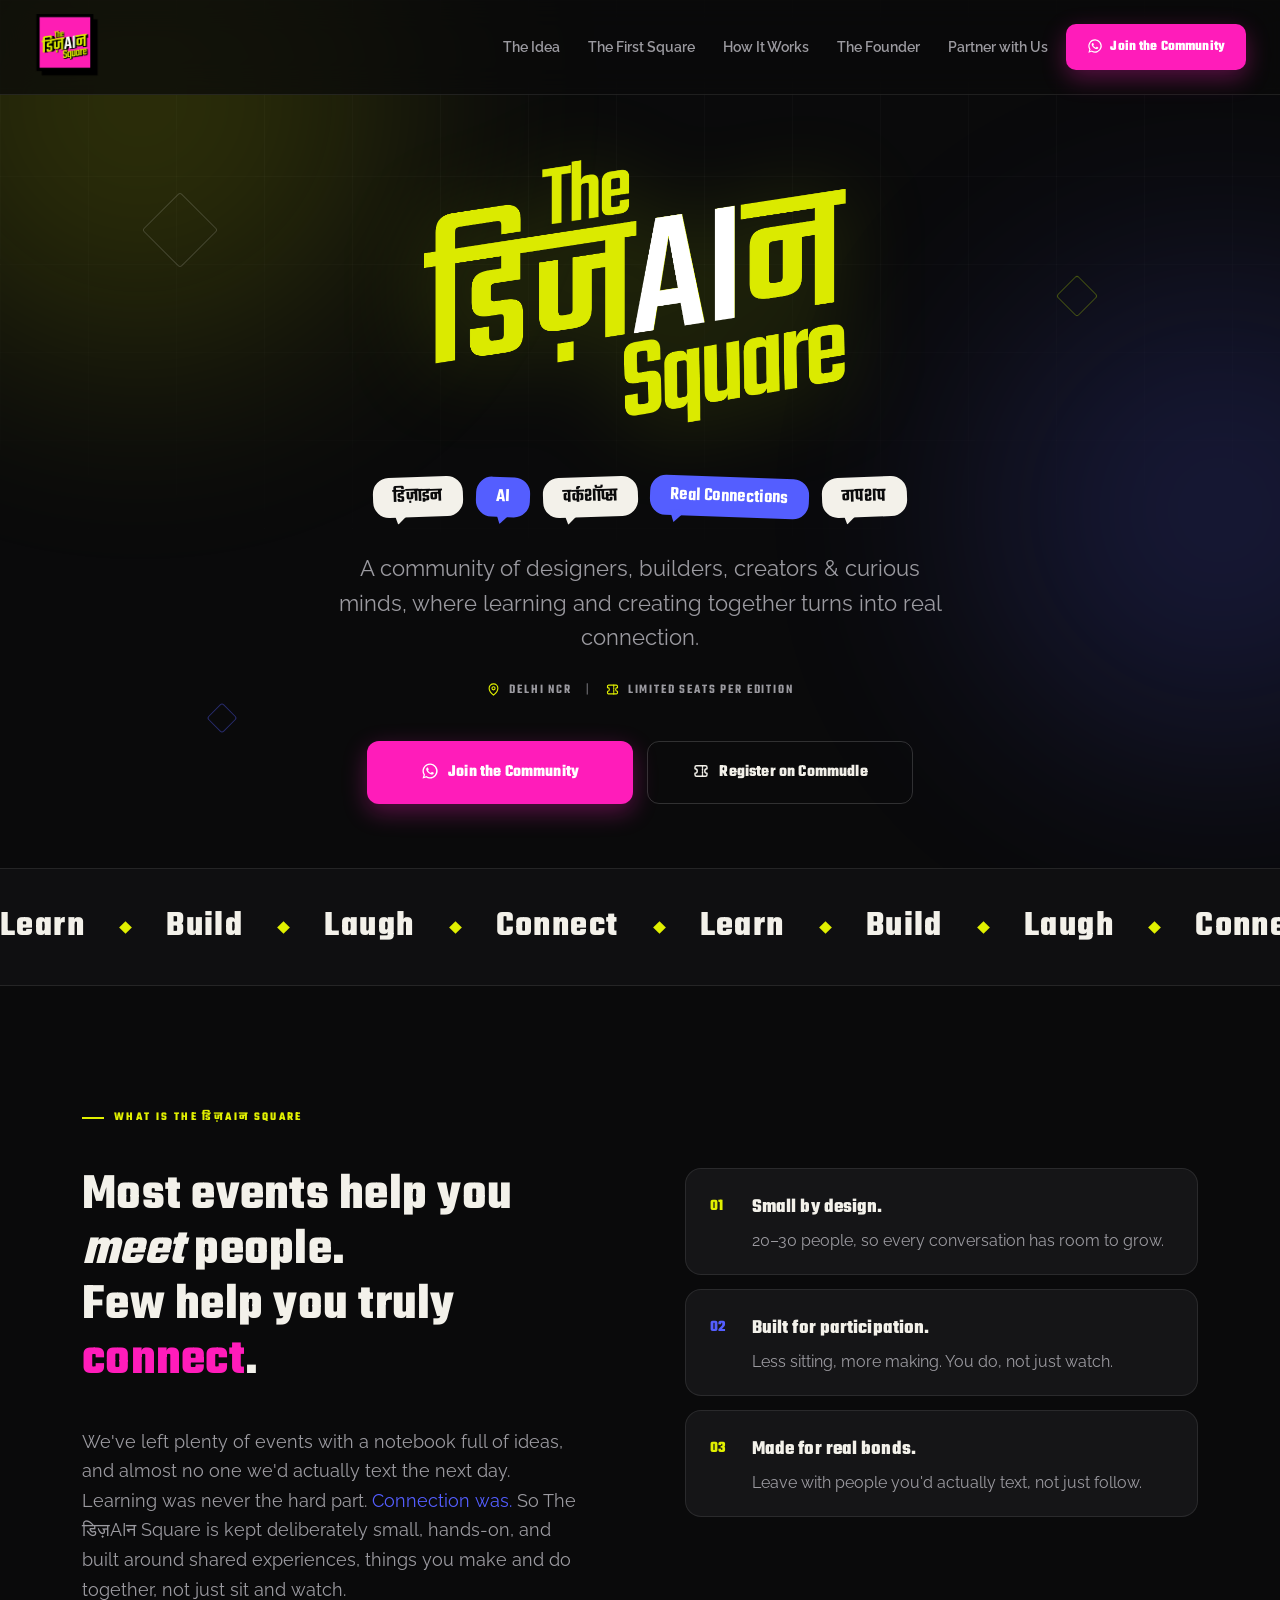
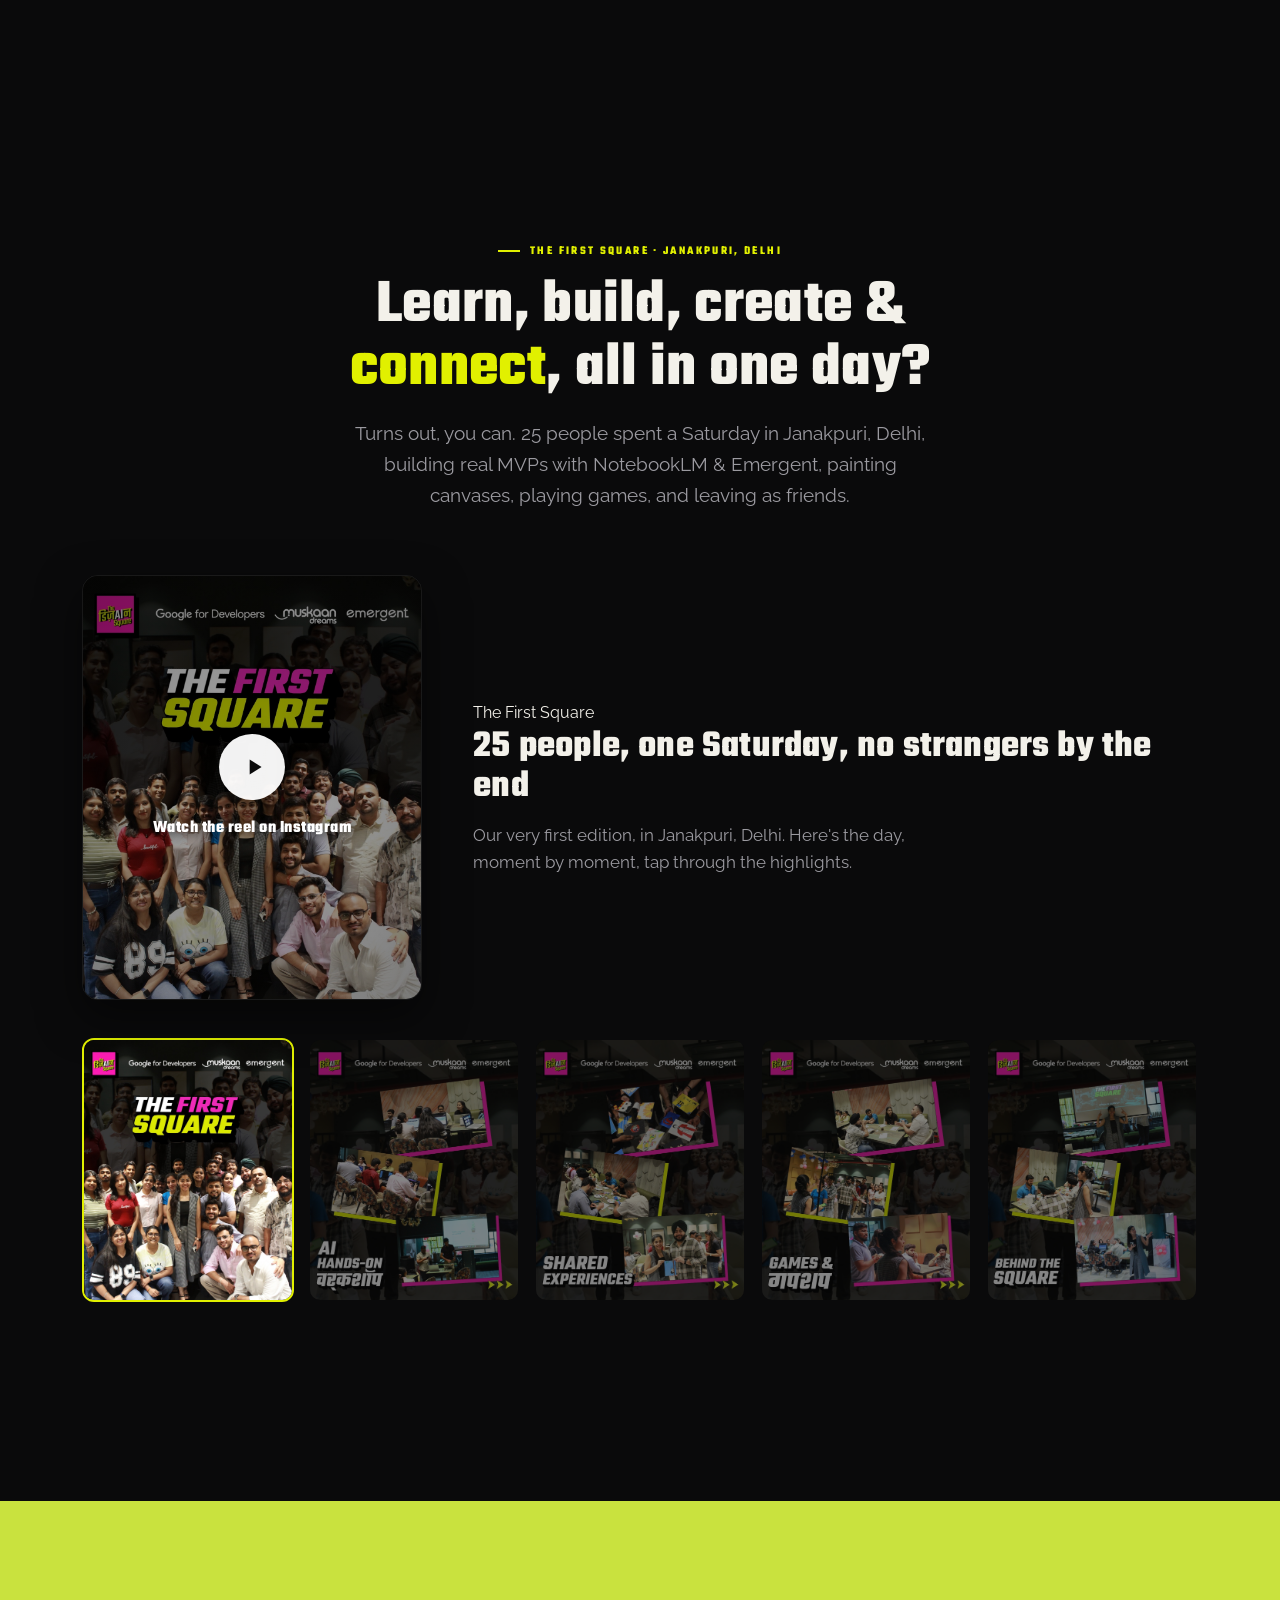
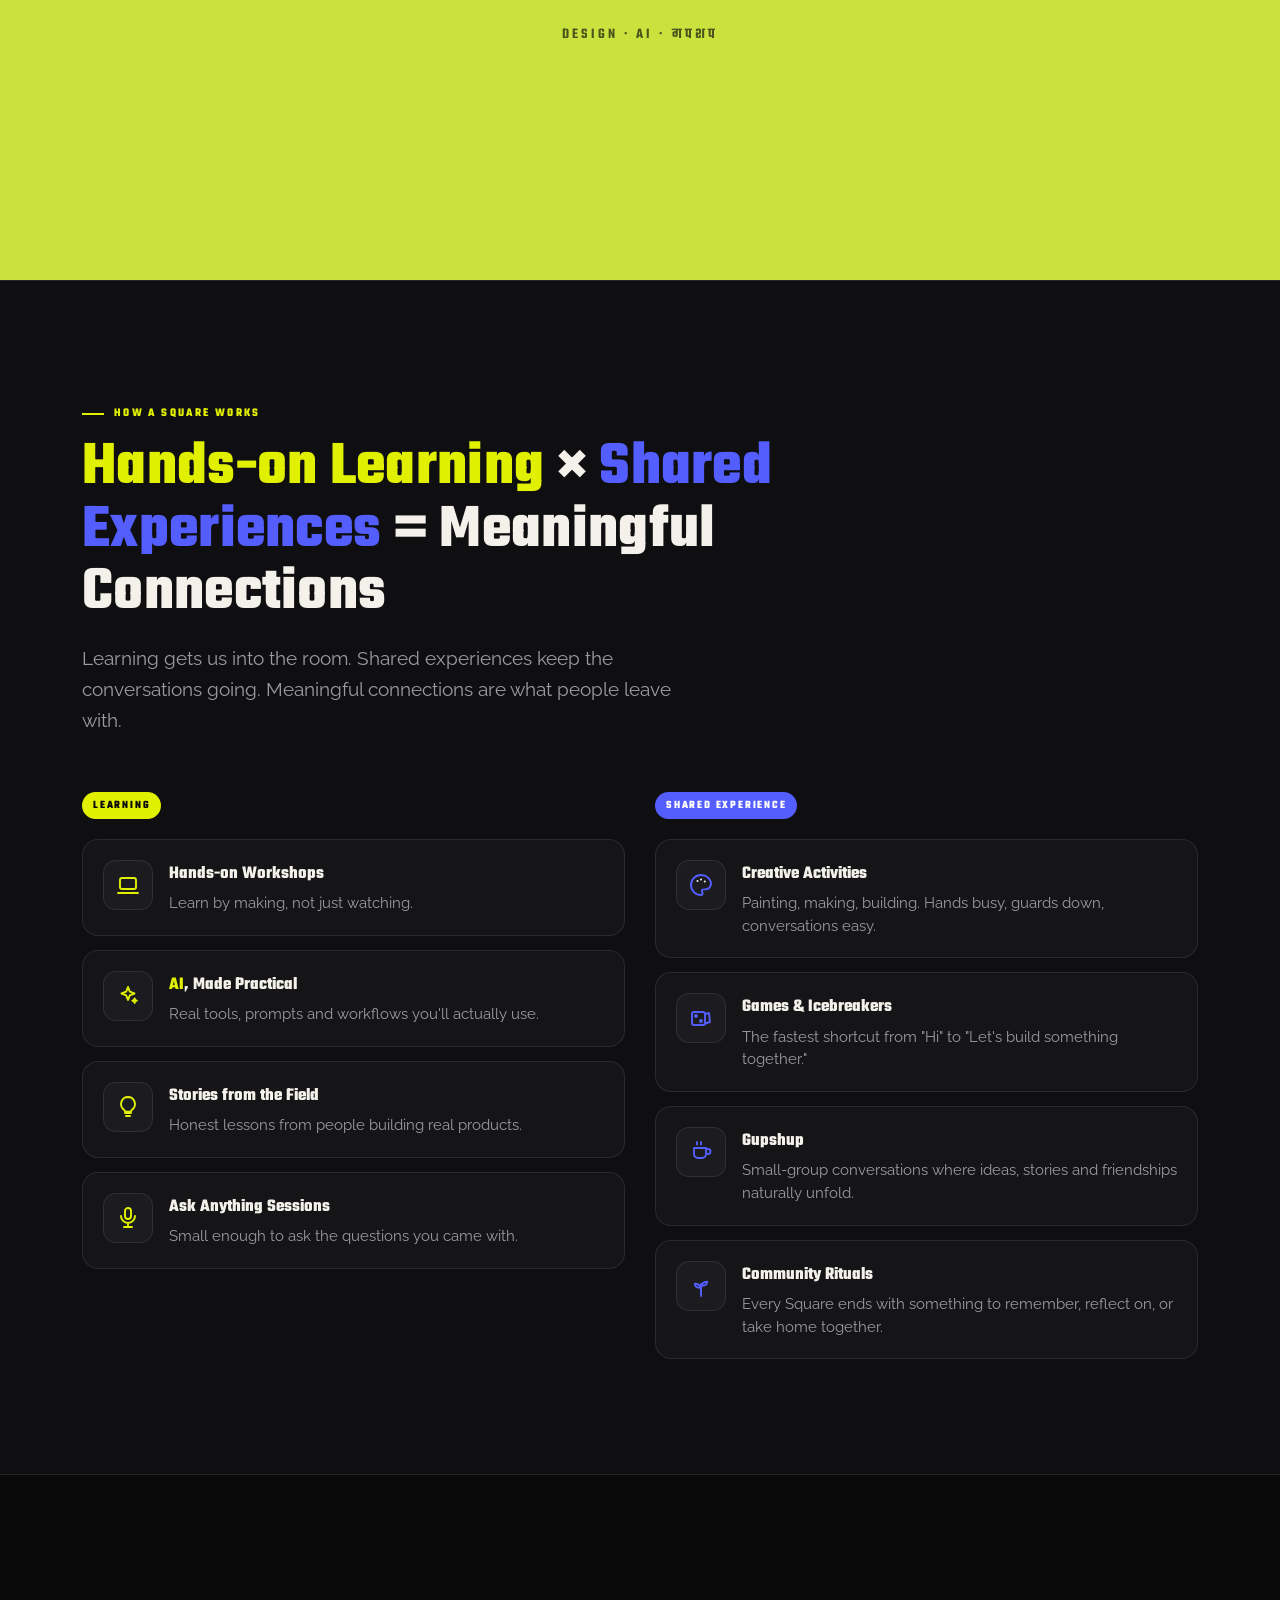
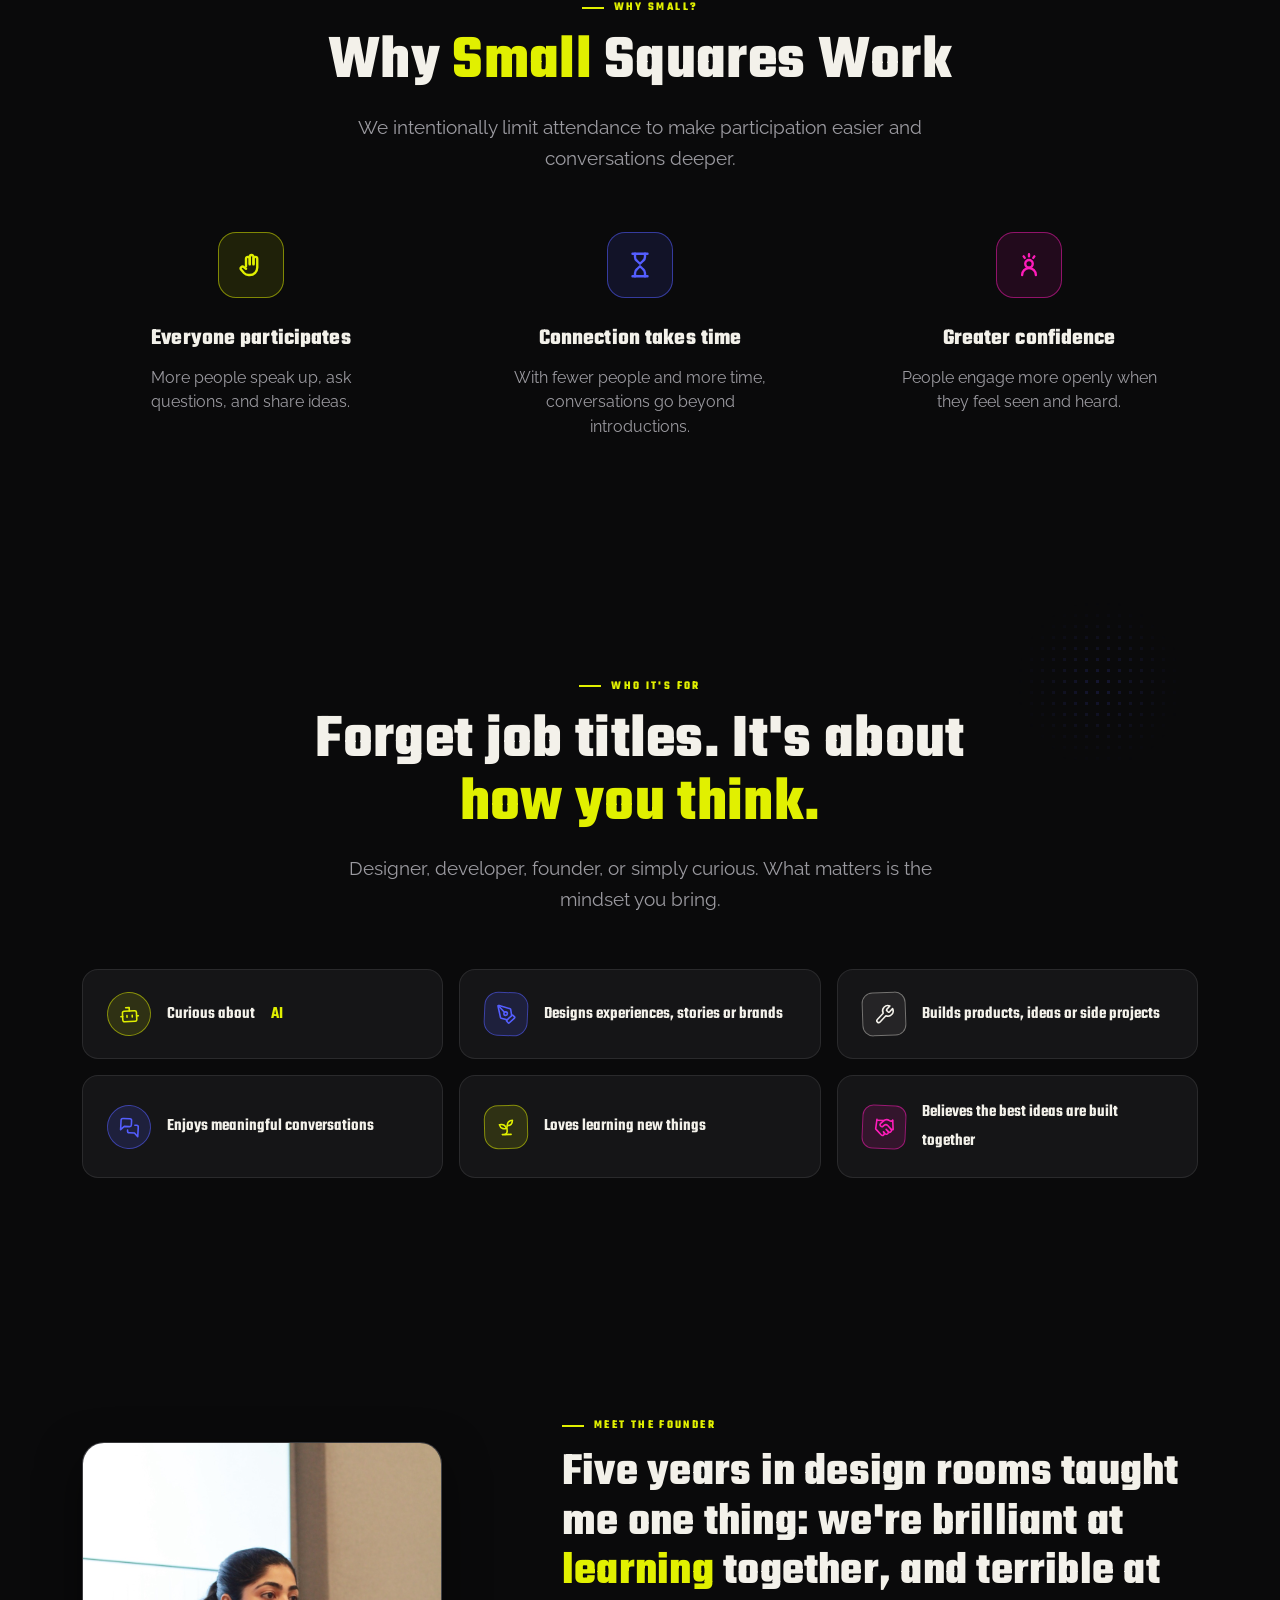
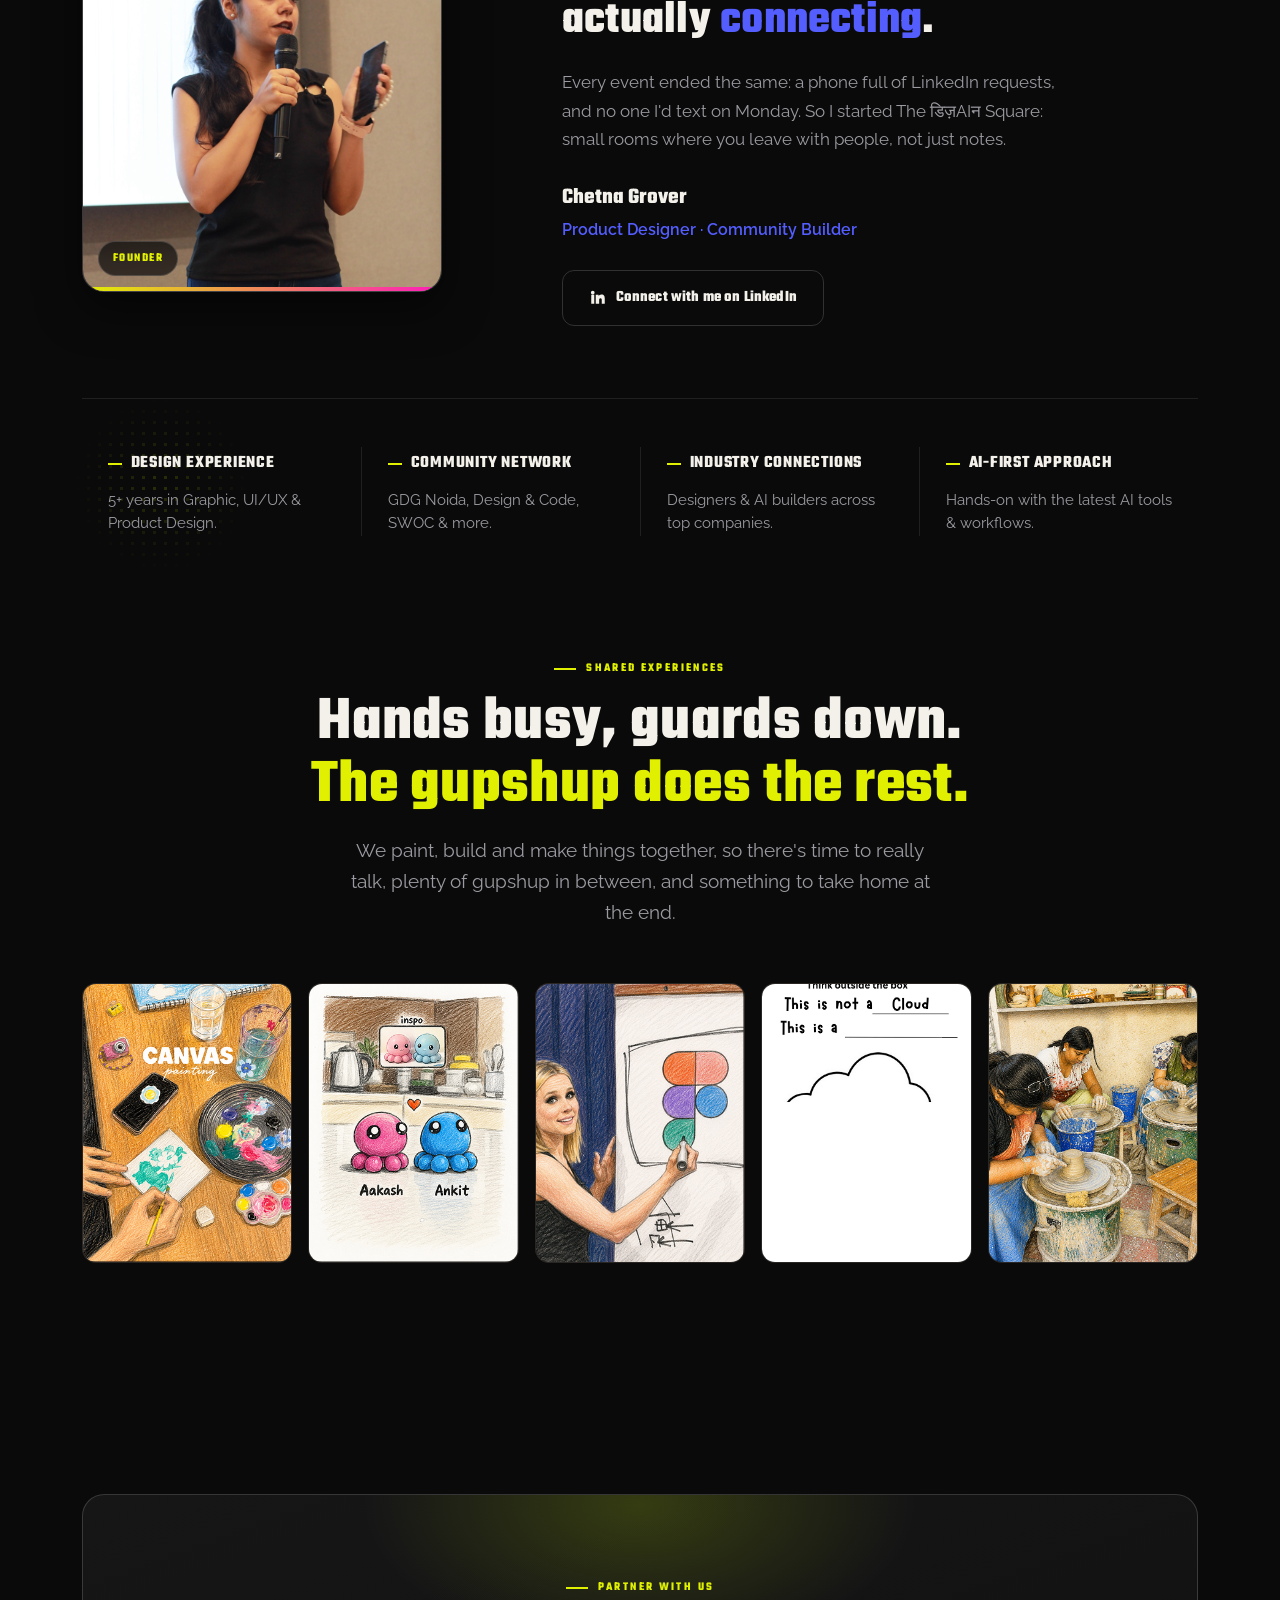
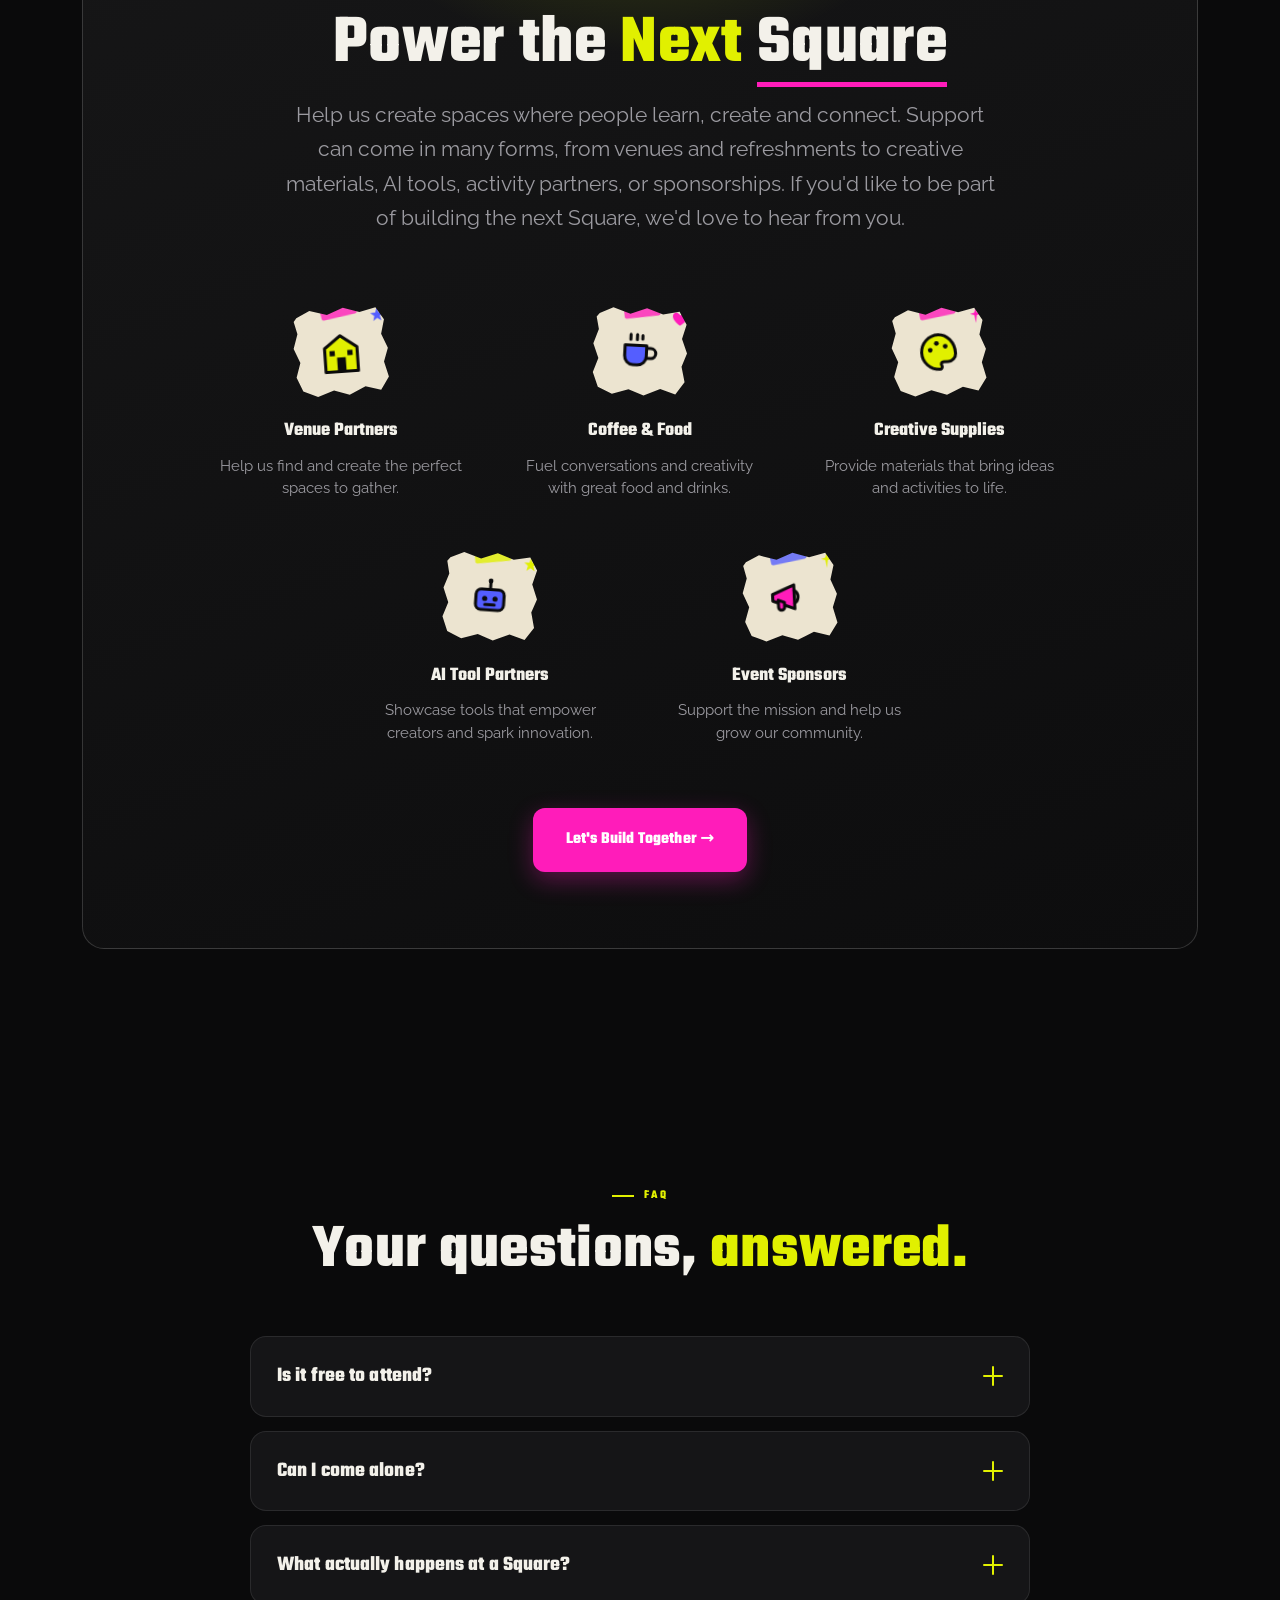
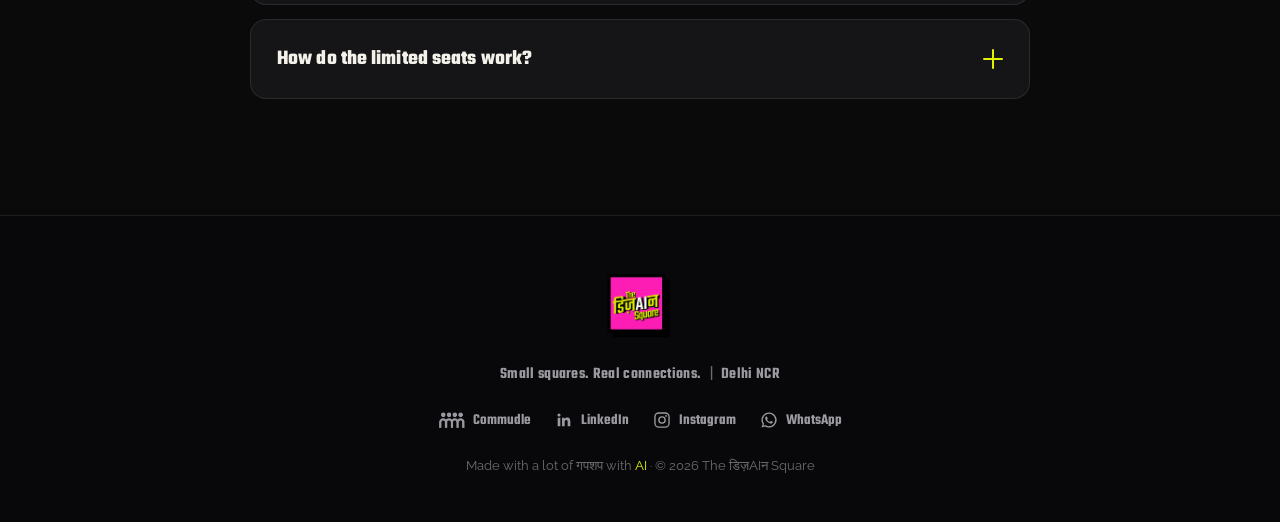
==== commit 5badc18e: "Nav in Raleway, bigger logo, center button icons, drop founder quote - Nav links use the body font (" ====
--- a/index.html
+++ b/index.html
@@ -151,11 +151,6 @@
     </div>
   </div>
 
-  <blockquote class="recap-quote reveal">
-    <p>“My favourite part wasn't the agenda. It was watching <span class="hl-b">strangers become friends</span>, laughing and talking long after it ended.”</p>
-    <cite>Chetna, founder</cite>
-  </blockquote>
-
   <div class="recap-cta reveal">
     <p class="recap-thanks">Powered by <b>Muskaan Dreams</b> &nbsp;·&nbsp; Platform partners <b>Emergent</b> &amp; <b>Google for Developers</b></p>
   </div>
@@ -380,7 +375,7 @@
     </details>
     <details class="faq-item">
       <summary>What actually happens at a Square?<span class="faq-mark" aria-hidden="true"></span></summary>
-      <div class="faq-a"><p>A mix of hands-on making, a little design and AI, good food, and real conversation. You'll build something, meet interesting people, and leave with genuine connections.</p></div>
+      <div class="faq-a"><p>Each Square combines a hands-on AI and design workshop with creative activities and meaningful conversation. You'll build something real, meet like-minded people, and leave with genuine connections, not just contacts.</p></div>
     </details>
     <details class="faq-item">
       <summary>How do the limited seats work?<span class="faq-mark" aria-hidden="true"></span></summary>
--- a/styles.css
+++ b/styles.css
@@ -93,6 +93,9 @@
 .btn-dark:hover{transform:translateY(-2px);box-shadow:0 12px 28px rgba(0,0,0,.35)}
 .btn.full{width:100%}
 .btn.lg{padding:17px 32px;font-size:1.05rem}
+/* optically center button icons to the Teko cap-height */
+.btn svg{position:relative;top:-1px}
+.btn.lg svg{top:-2px}
 
 /* ---------- layout ---------- */
 .section{max-width:var(--maxw);margin:0 auto;padding:var(--pad) 22px;position:relative}
@@ -115,7 +118,7 @@
 .logo-badge:hover{border-color:var(--lime);transform:translateY(-1px)}
 .logo-badge img{height:30px}
 .nav-links{display:flex;gap:28px;margin-left:auto}
-.nav-links a{font-family:var(--display);font-weight:600;font-size:.95rem;color:var(--ink-soft);
+.nav-links a{font-family:var(--body);font-weight:600;font-size:.9rem;color:var(--ink-soft);
   position:relative;padding:4px 0;transition:color .2s ease}
 .nav-links a::after{content:"";position:absolute;left:0;bottom:-2px;height:2px;width:0;
   background:var(--lime);transition:width .22s ease}
@@ -127,8 +130,8 @@
 .mobile-menu{display:none;flex-direction:column;background:var(--bg-2);
   border-bottom:1px solid var(--line);overflow:hidden;max-height:0;transition:max-height .3s ease}
 .mobile-menu.open{max-height:420px;padding:14px 22px 24px}
-.mobile-menu a{font-family:var(--display);font-weight:600;padding:12px 0;border-bottom:1px solid var(--line);color:var(--ink-soft)}
-.mobile-menu a.btn{margin-top:16px;color:#fff;border-bottom:0;padding:14px 26px}
+.mobile-menu a{font-family:var(--body);font-weight:600;padding:12px 0;border-bottom:1px solid var(--line);color:var(--ink-soft)}
+.mobile-menu a.btn{font-family:var(--display);margin-top:16px;color:#fff;border-bottom:0;padding:14px 26px}
 
 /* =========================================================
    HERO
@@ -480,7 +483,7 @@
    ========================================================= */
 .logo-badge{background:transparent;border:0;padding:0;border-radius:0;box-shadow:none}
 .logo-badge:hover{background:transparent;border:0;box-shadow:none;transform:translateY(-1px) rotate(-2deg)}
-.logo-badge img{height:58px;width:auto}
+.logo-badge img{height:66px;width:auto}
 .footer .logo-badge img{height:68px}
 
 /* =========================================================
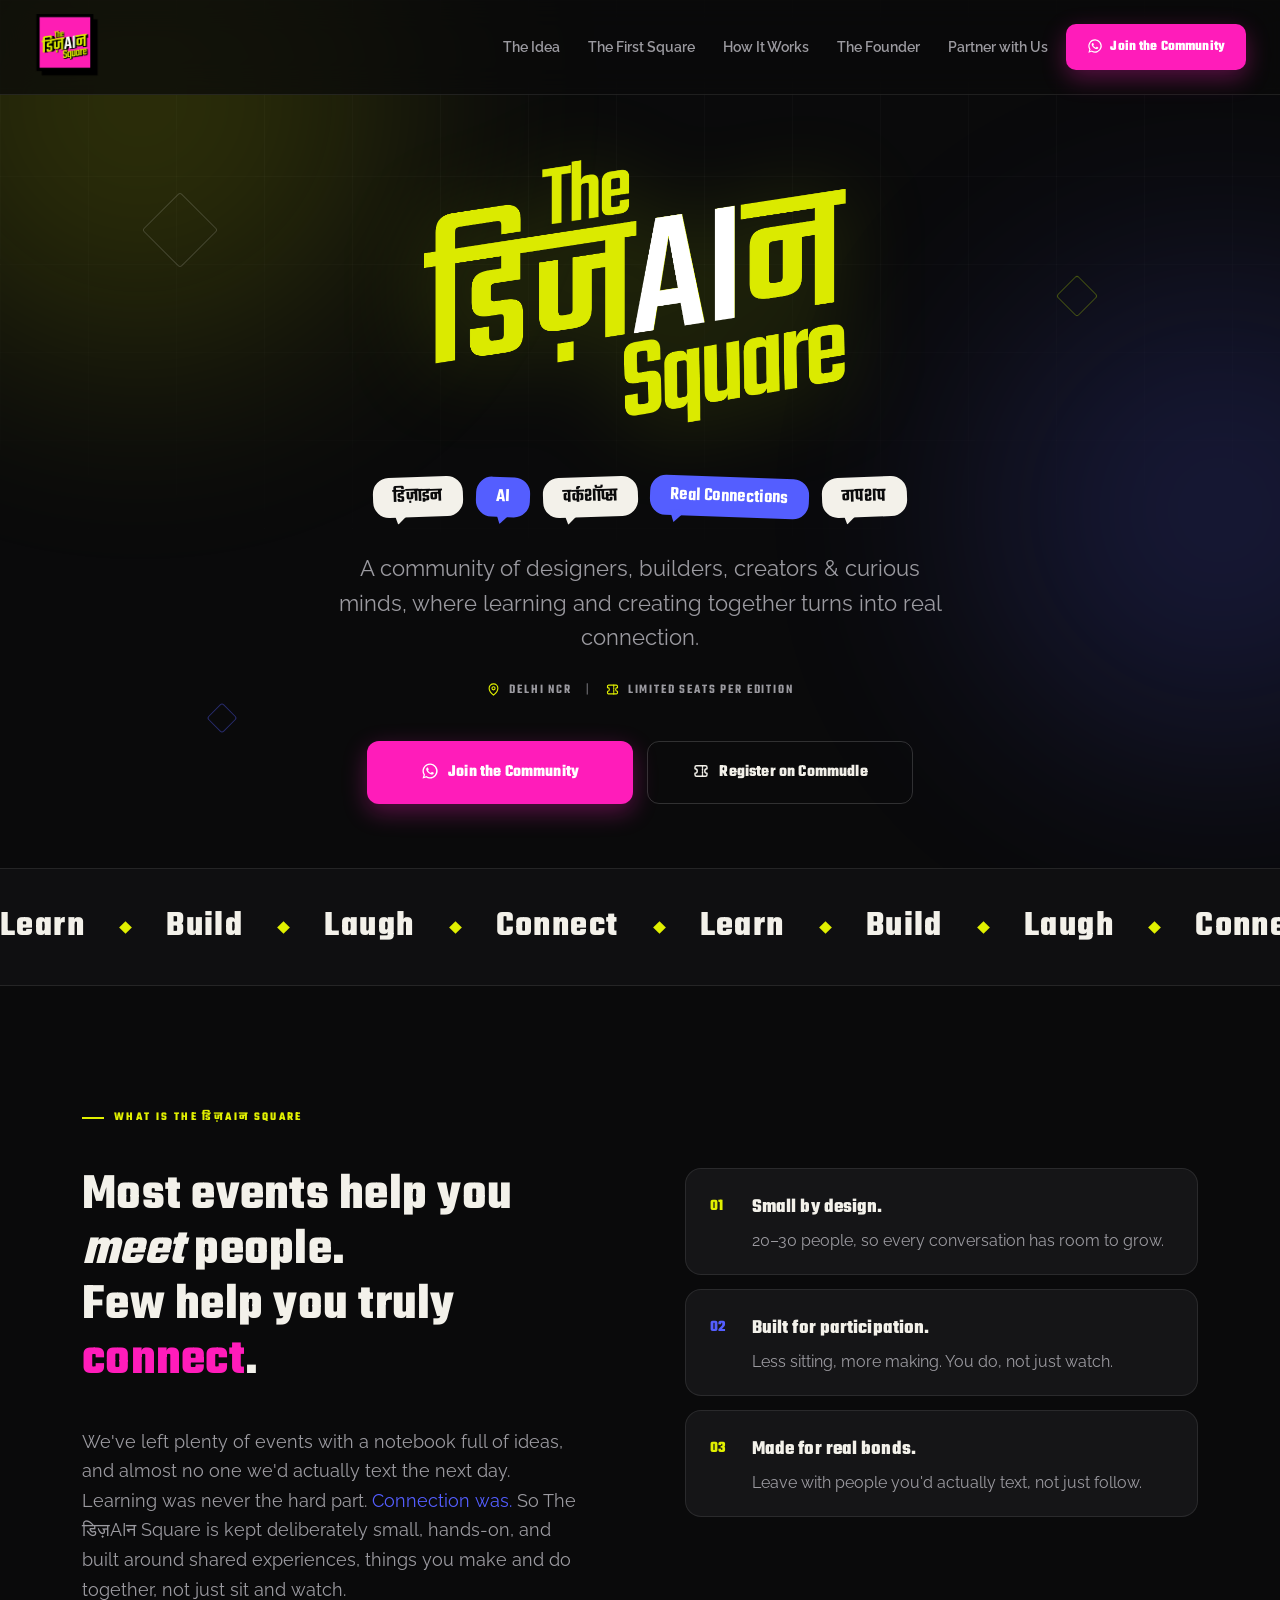
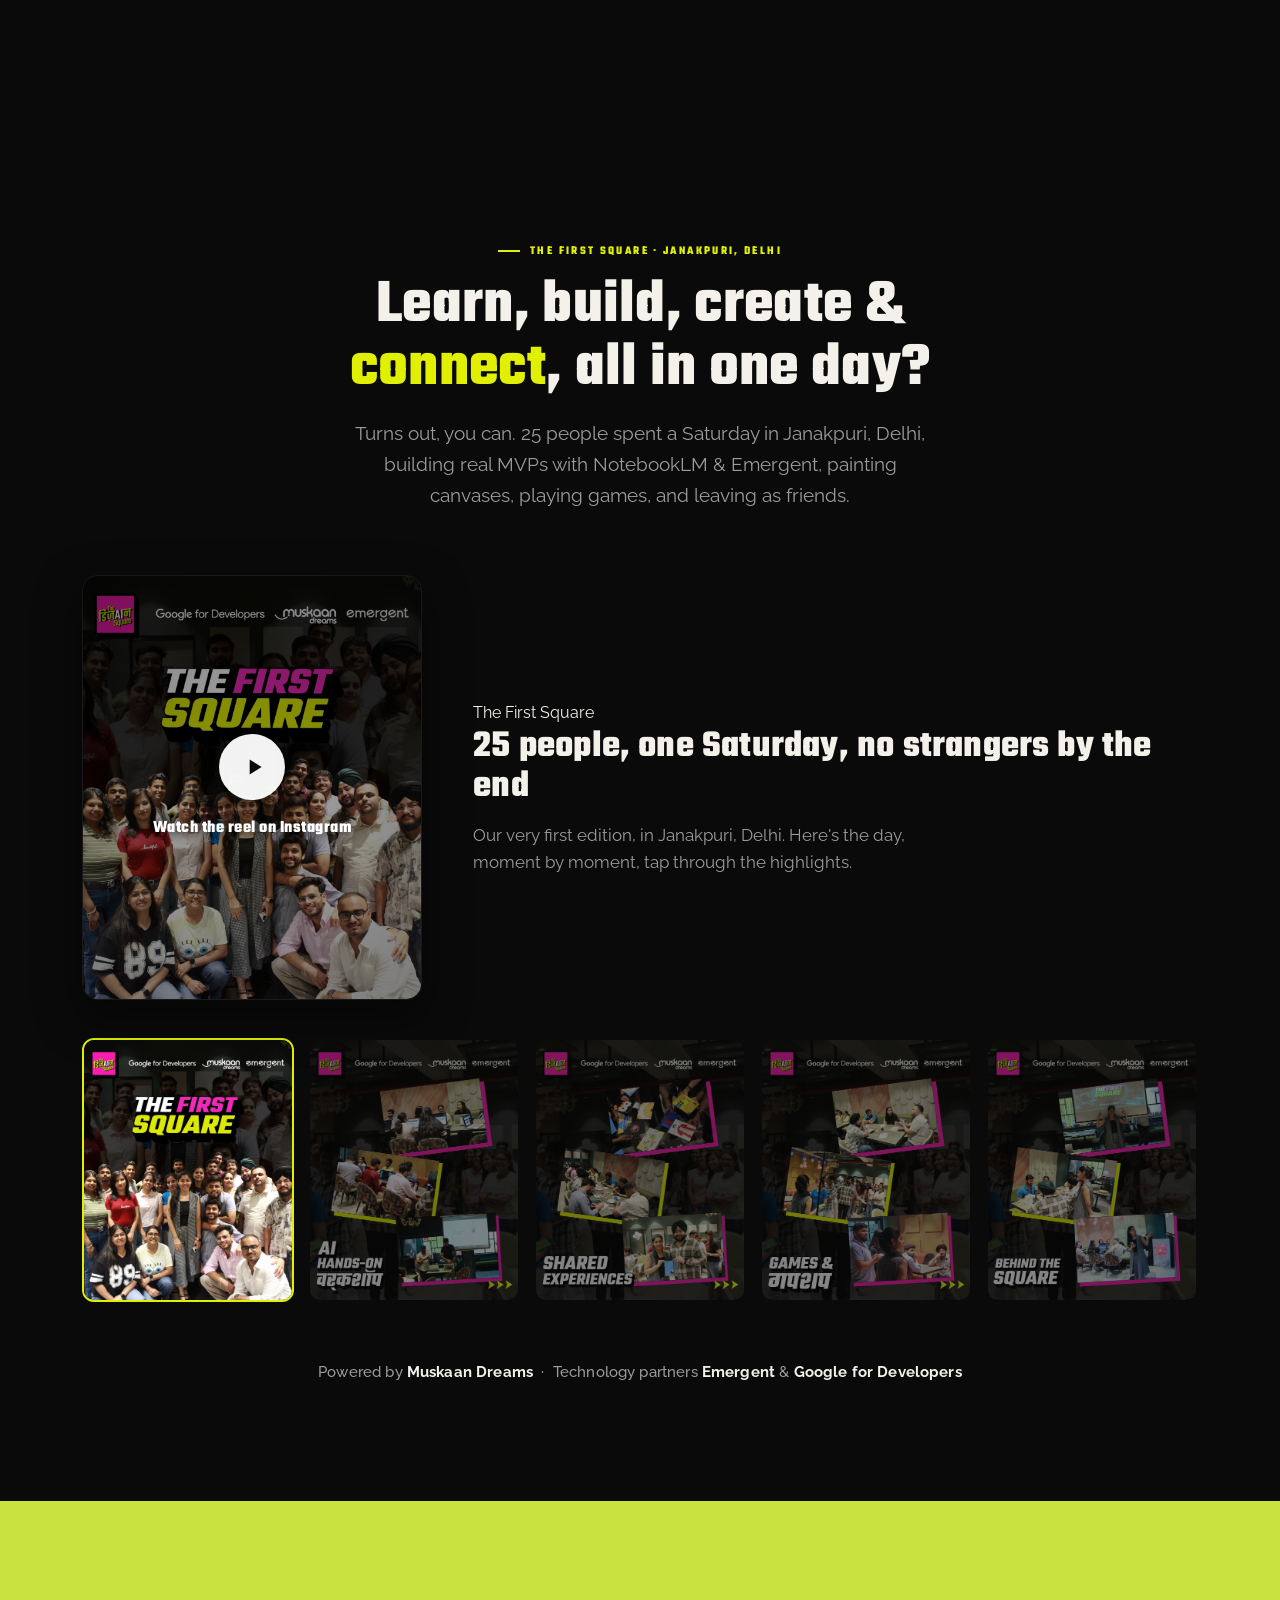
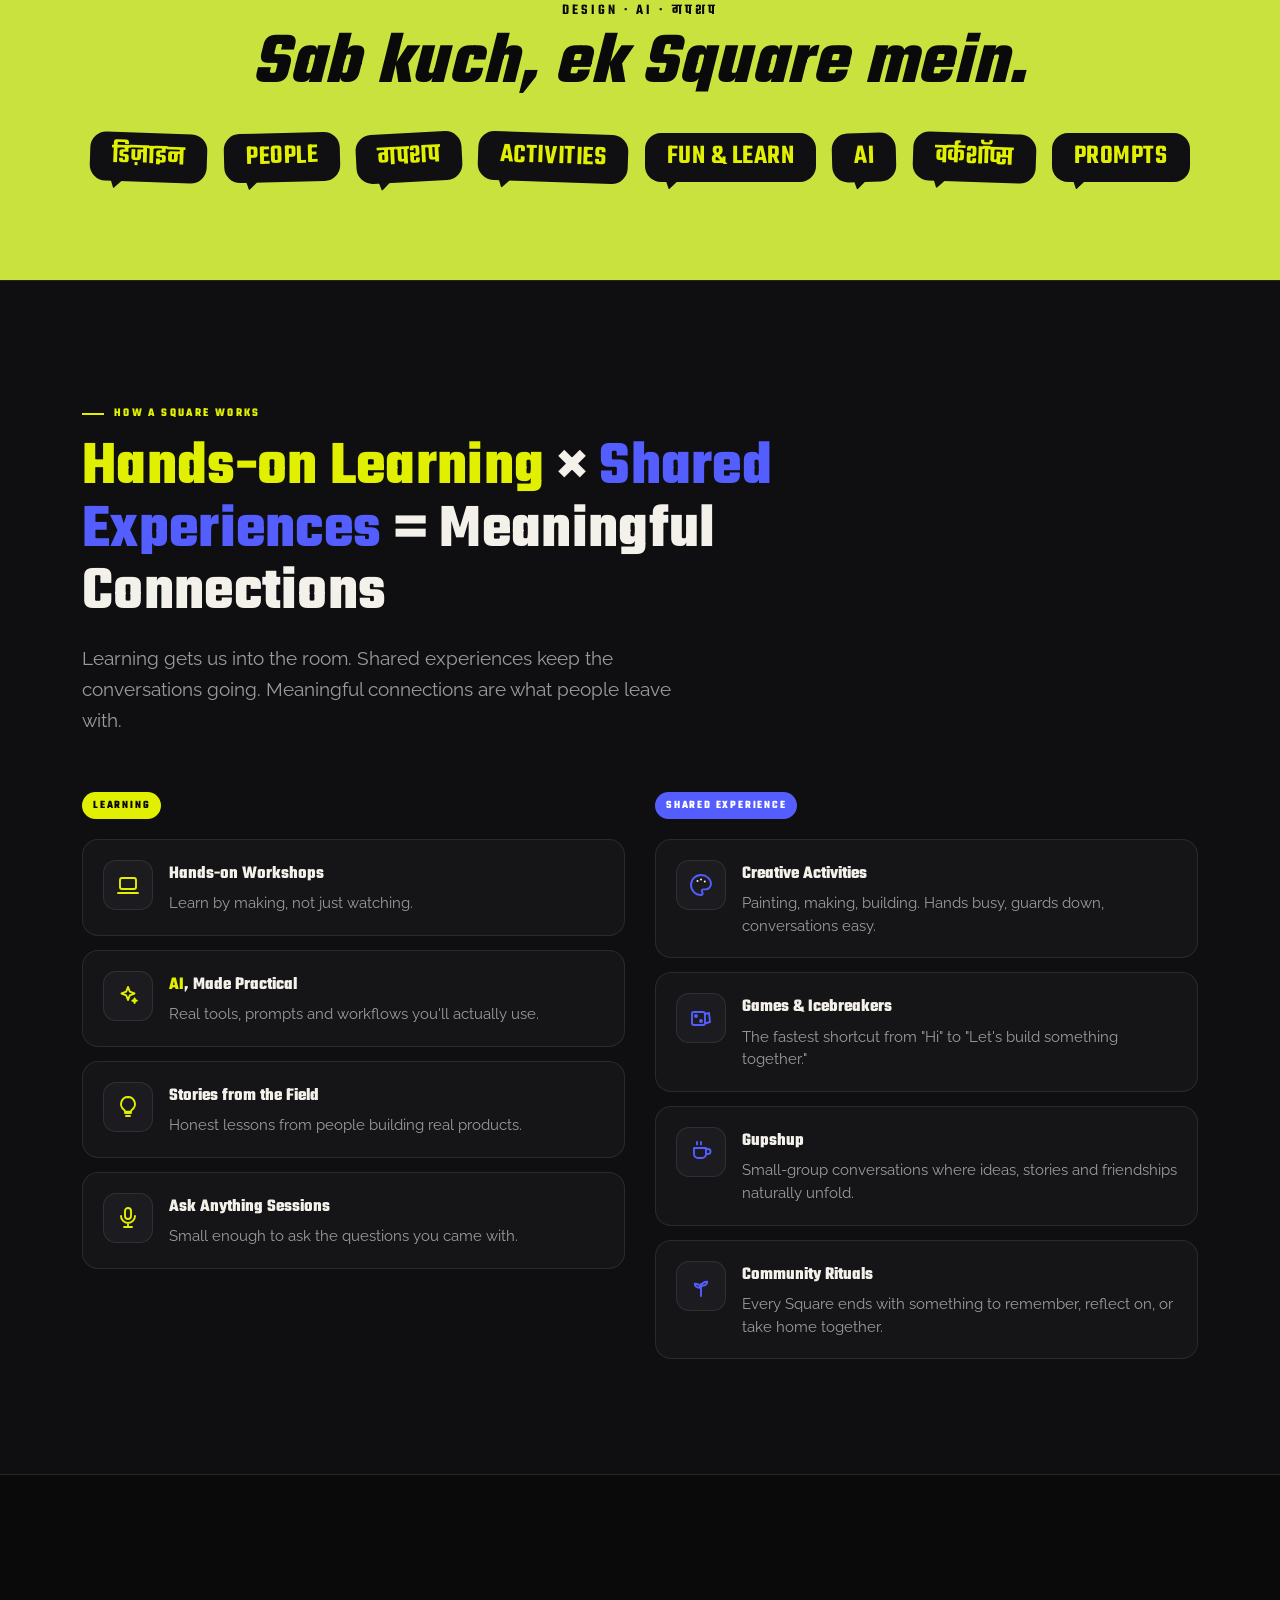
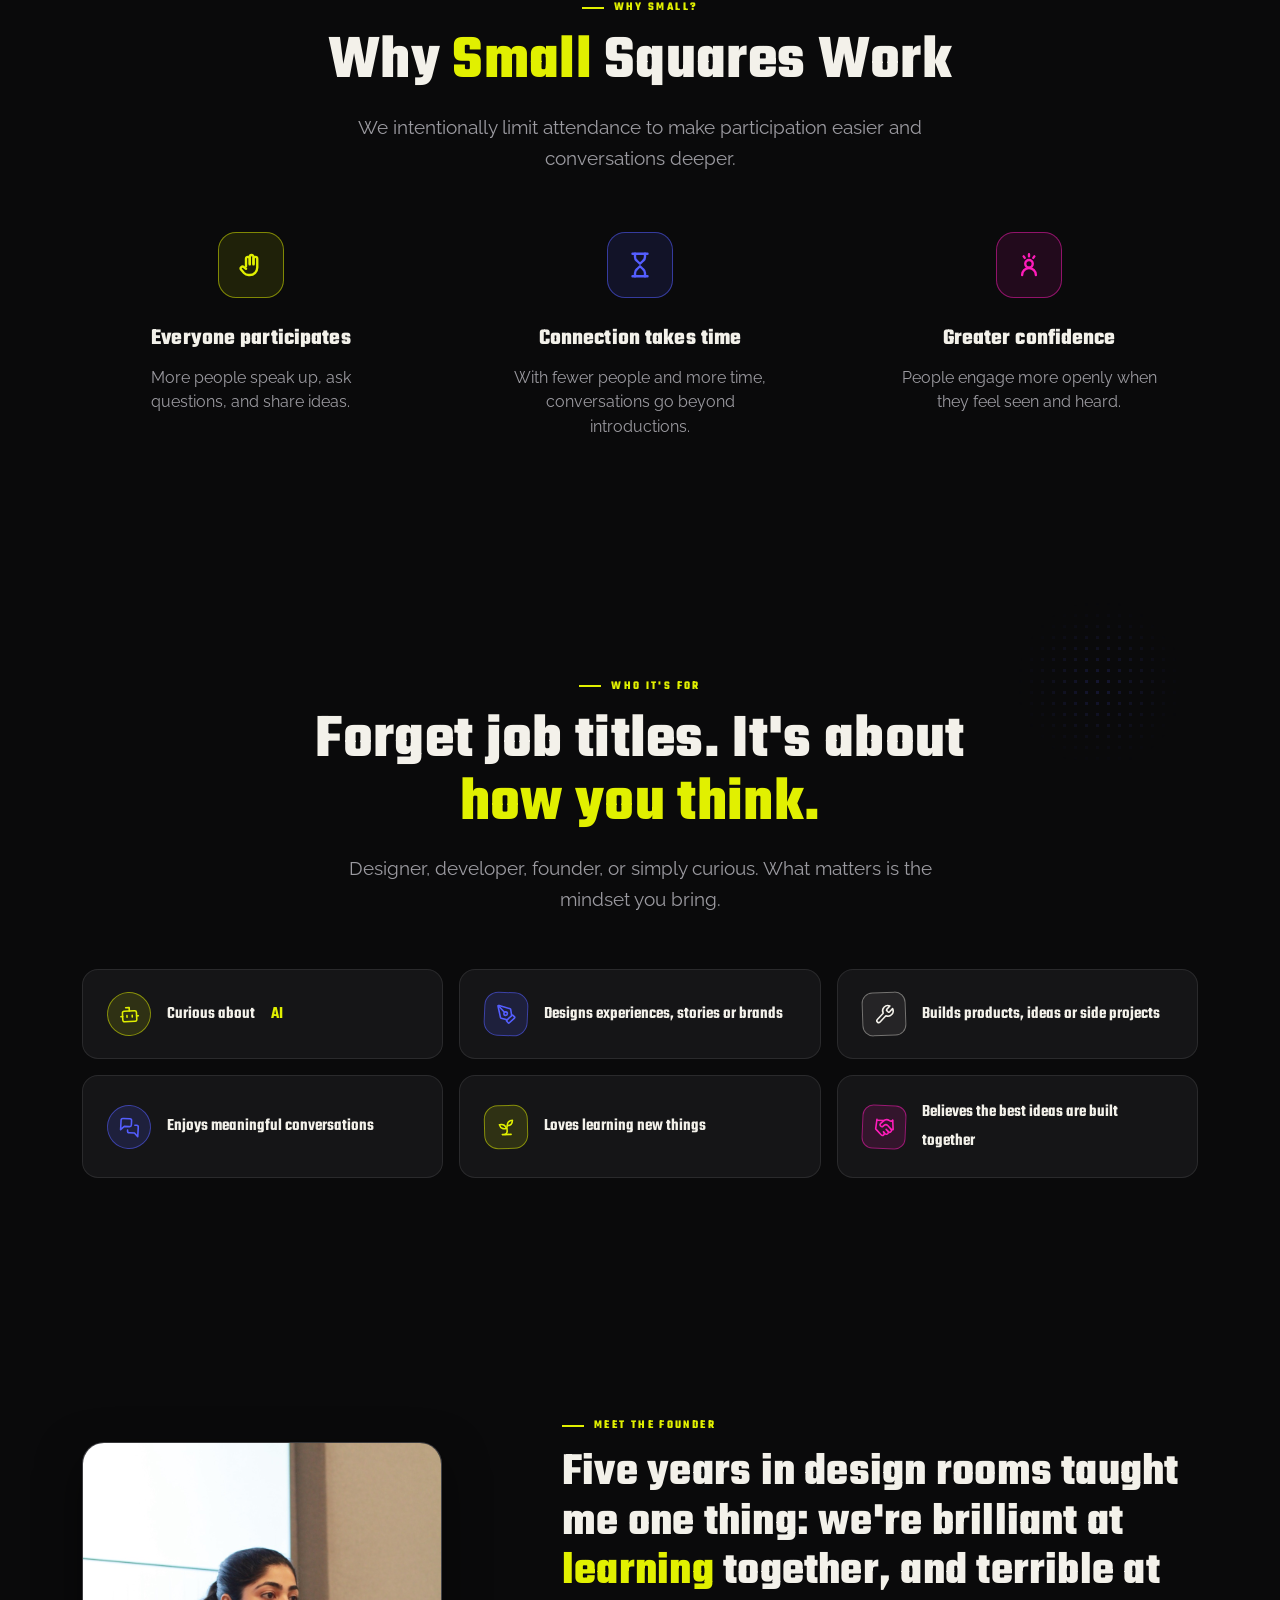
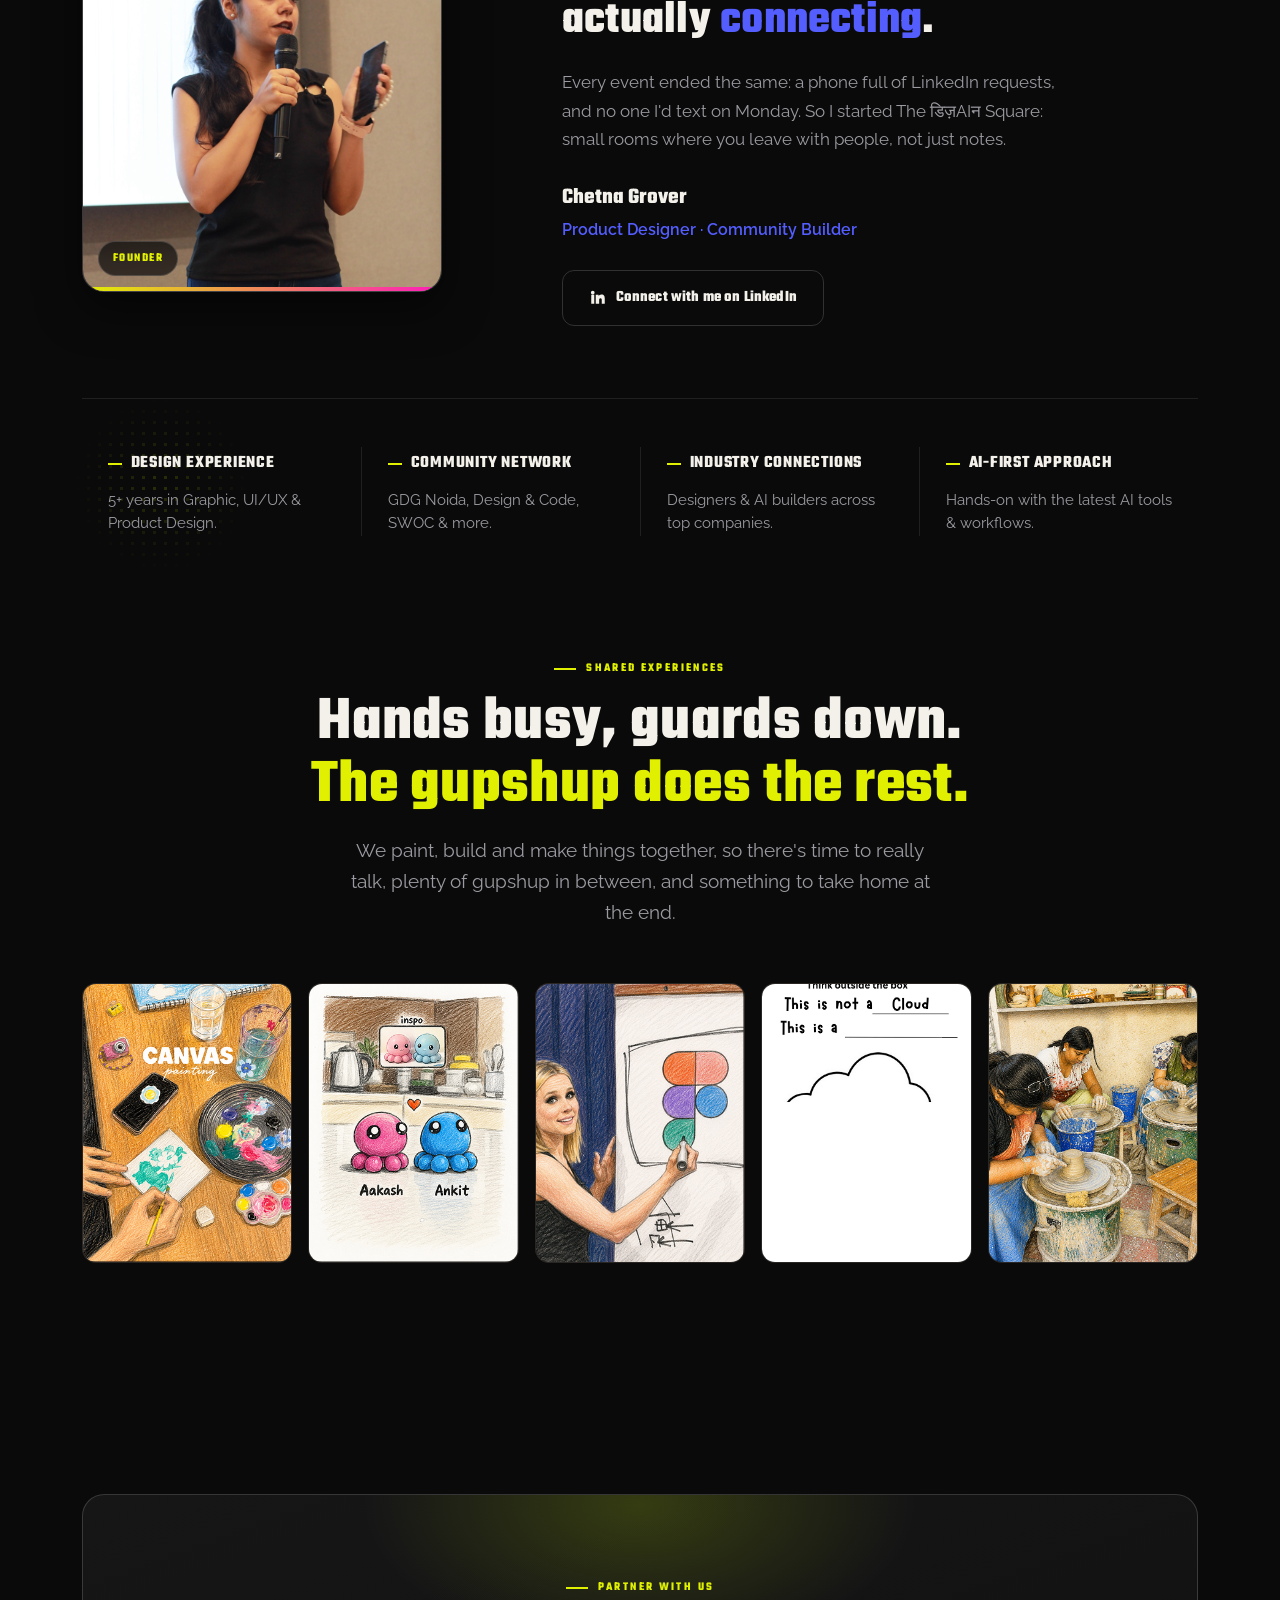
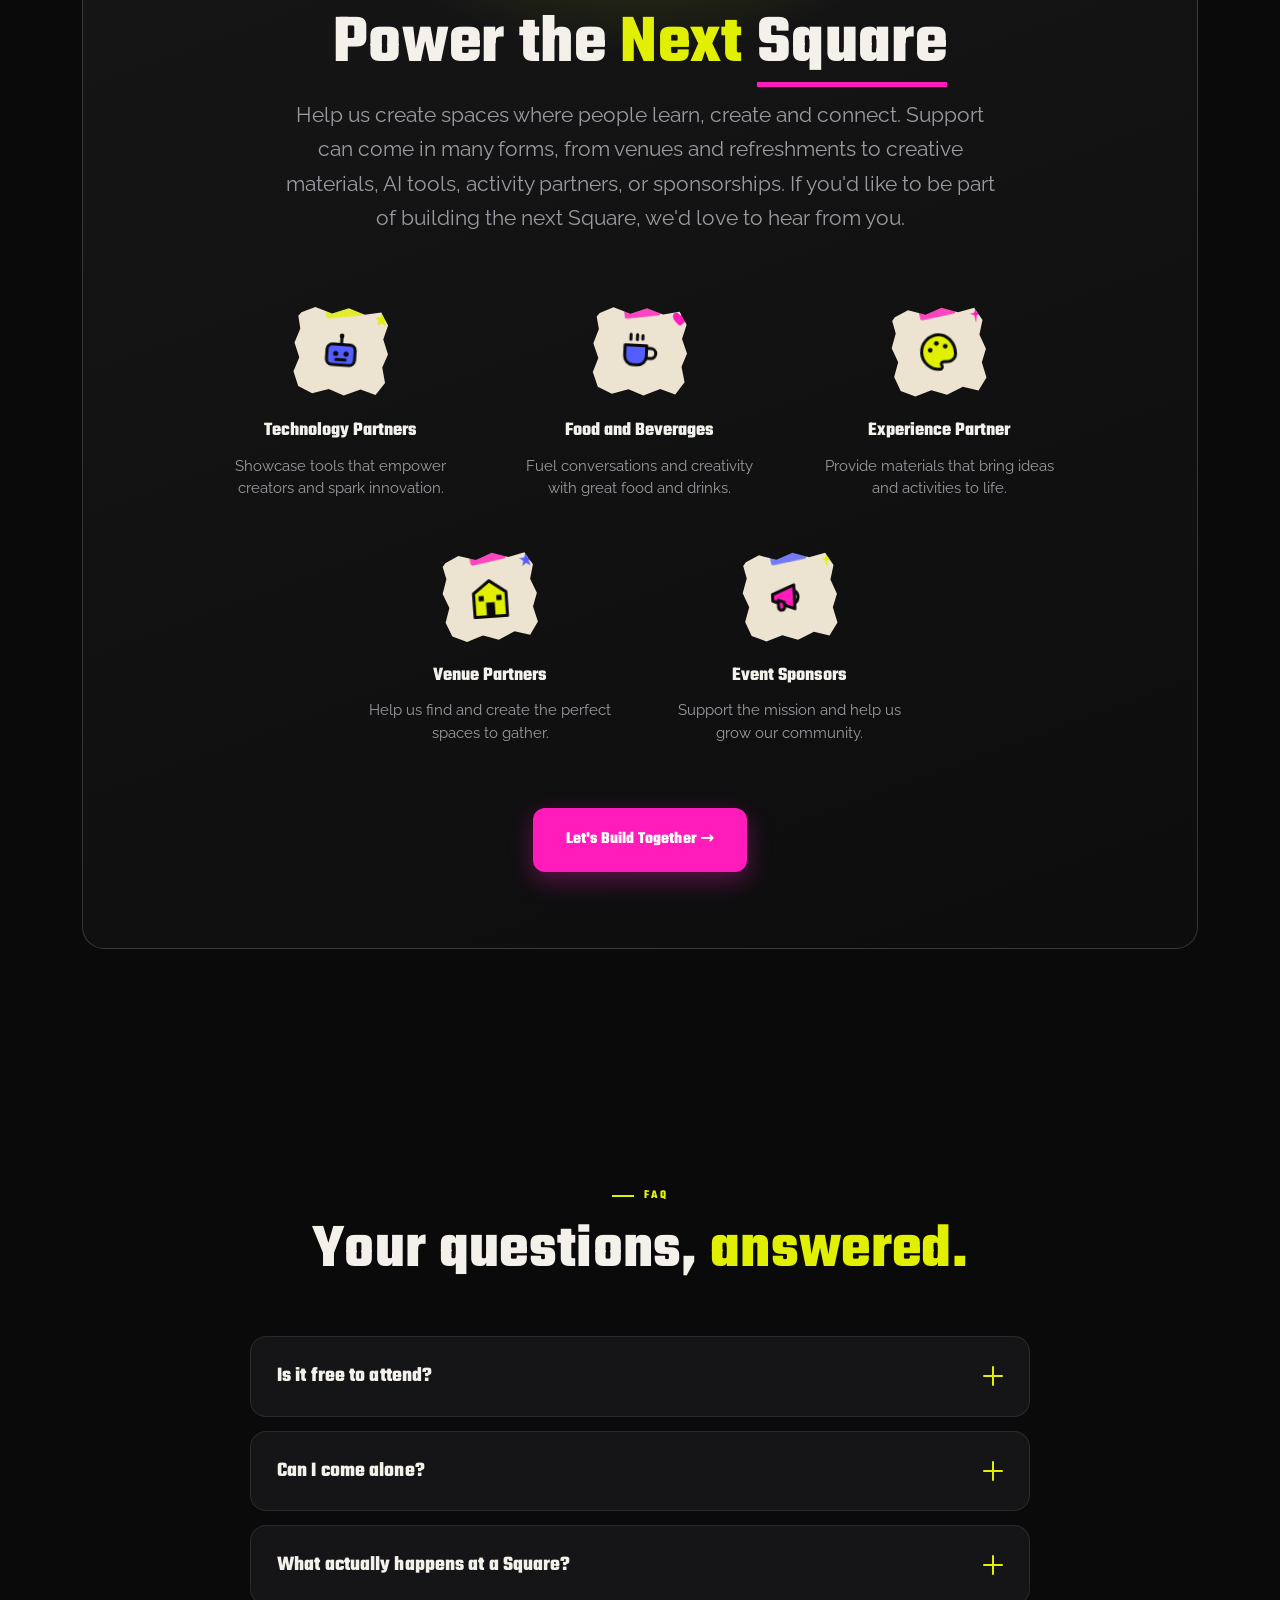
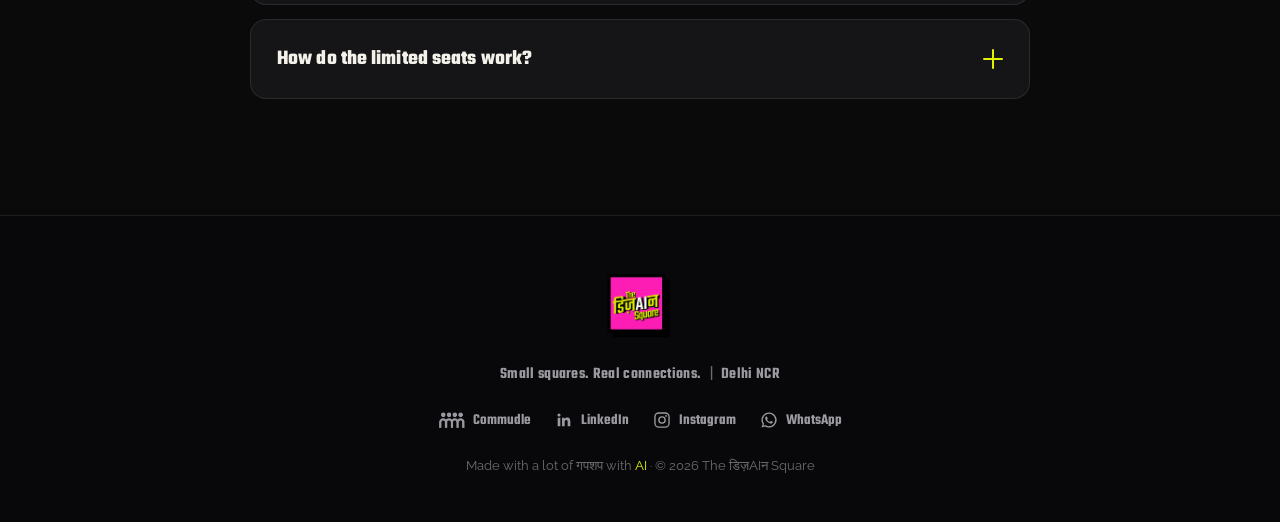
==== commit 23ce766d: "Partner section: rename cards, reorder, "technology partners" - Credit line + card: "platform/AI too" ====
--- a/index.html
+++ b/index.html
@@ -152,7 +152,7 @@
   </div>
 
   <div class="recap-cta reveal">
-    <p class="recap-thanks">Powered by <b>Muskaan Dreams</b> &nbsp;·&nbsp; Platform partners <b>Emergent</b> &amp; <b>Google for Developers</b></p>
+    <p class="recap-thanks">Powered by <b>Muskaan Dreams</b> &nbsp;·&nbsp; Technology partners <b>Emergent</b> &amp; <b>Google for Developers</b></p>
   </div>
 </section>
 
@@ -326,25 +326,25 @@
     <p class="sub partner-sub">Help us create spaces where people learn, create and connect. Support can come in many forms, from venues and refreshments to creative materials, <span class="ai">AI</span> tools, activity partners, or sponsorships. If you'd like to be part of building the next Square, we'd love to hear from you.</p>
   </div>
   <div class="partner-grid">
+    <div class="pcard2 reveal c-ai">
+      <span class="pcard2-ic"><span class="tape"></span><svg class="art" viewBox="0 0 24 24"><rect x="5.5" y="8.5" width="13" height="9.5" rx="2.5" fill="var(--acc)"/><path d="M12 5.2V8.5" fill="none"/><circle cx="12" cy="4.6" r="1.1" fill="#0a0a0b" stroke="none"/><circle cx="9.6" cy="12.8" r="1.2" fill="#0a0a0b" stroke="none"/><circle cx="14.4" cy="12.8" r="1.2" fill="#0a0a0b" stroke="none"/><path d="M9.8 15.6h4.4" fill="none"/></svg><span class="bit"><svg viewBox="0 0 12 12"><path d="M6 0l1.3 4 4 .2-3.1 2.5 1.1 3.9L6 8.4 2.7 10.6l1.1-3.9L.7 4.2l4-.2z" fill="var(--lime)"/></svg></span></span>
+      <h4>Technology Partners</h4>
+      <p>Showcase tools that empower creators and spark innovation.</p>
+    </div>
+    <div class="pcard2 reveal c-coffee">
+      <span class="pcard2-ic"><span class="tape"></span><svg class="art" viewBox="0 0 24 24"><path d="M5 9h10v5a4 4 0 0 1-4 4H9a4 4 0 0 1-4-4z" fill="var(--acc)"/><path d="M15 10.2h2a2.3 2.3 0 0 1 0 4.6h-2" fill="none"/><path d="M7.5 4v2.3M10.5 4v2.3M13 4.4v1.6" fill="none"/></svg><span class="bit"><svg viewBox="0 0 12 12"><path d="M6 11C2 8 0 6 0 3.4 0 1.6 1.3.6 2.8.6 3.8.6 4.6 1.2 6 2.8 7.4 1.2 8.2.6 9.2.6c1.5 0 2.8 1 2.8 2.8C12 6 10 8 6 11z" fill="var(--magenta)"/></svg></span></span>
+      <h4>Food and Beverages</h4>
+      <p>Fuel conversations and creativity with great food and drinks.</p>
+    </div>
+    <div class="pcard2 reveal c-create">
+      <span class="pcard2-ic"><span class="tape"></span><svg class="art" viewBox="0 0 24 24"><path d="M12 4a8 8 0 1 0 0 16c.9 0 1.4-.9 1-1.7-.4-.7-.1-1.7.9-1.7H16a3.6 3.6 0 0 0 3.6-3.6C19.6 8 16 4 12 4z" fill="var(--acc)"/><circle cx="8" cy="11" r="1.1" fill="#0a0a0b" stroke="none"/><circle cx="11" cy="8" r="1.1" fill="#0a0a0b" stroke="none"/><circle cx="15" cy="9.5" r="1.1" fill="#0a0a0b" stroke="none"/></svg><span class="bit"><svg viewBox="0 0 12 12"><path d="M6 0l1 3.5 3.5 1-3.5 1L6 12 5 5.5 1.5 4.5 5 3.5z" fill="var(--magenta)"/></svg></span></span>
+      <h4>Experience Partner</h4>
+      <p>Provide materials that bring ideas and activities to life.</p>
+    </div>
     <div class="pcard2 reveal c-venue">
       <span class="pcard2-ic"><span class="tape"></span><svg class="art" viewBox="0 0 24 24"><path d="M4.5 21V10l7.5-5.5L19.5 10v11z" fill="var(--acc)"/><rect x="10" y="14.5" width="4" height="6.5" fill="#0a0a0b" stroke="none"/><rect x="6.7" y="11.3" width="2.4" height="2.4" fill="#0a0a0b" stroke="none"/><rect x="14.9" y="11.3" width="2.4" height="2.4" fill="#0a0a0b" stroke="none"/></svg><span class="bit"><svg viewBox="0 0 12 12"><path d="M6 0l1.3 4 4 .2-3.1 2.5 1.1 3.9L6 8.4 2.7 10.6l1.1-3.9L.7 4.2l4-.2z" fill="var(--blue)"/></svg></span></span>
       <h4>Venue Partners</h4>
       <p>Help us find and create the perfect spaces to gather.</p>
-    </div>
-    <div class="pcard2 reveal c-coffee">
-      <span class="pcard2-ic"><span class="tape"></span><svg class="art" viewBox="0 0 24 24"><path d="M5 9h10v5a4 4 0 0 1-4 4H9a4 4 0 0 1-4-4z" fill="var(--acc)"/><path d="M15 10.2h2a2.3 2.3 0 0 1 0 4.6h-2" fill="none"/><path d="M7.5 4v2.3M10.5 4v2.3M13 4.4v1.6" fill="none"/></svg><span class="bit"><svg viewBox="0 0 12 12"><path d="M6 11C2 8 0 6 0 3.4 0 1.6 1.3.6 2.8.6 3.8.6 4.6 1.2 6 2.8 7.4 1.2 8.2.6 9.2.6c1.5 0 2.8 1 2.8 2.8C12 6 10 8 6 11z" fill="var(--magenta)"/></svg></span></span>
-      <h4>Coffee &amp; Food</h4>
-      <p>Fuel conversations and creativity with great food and drinks.</p>
-    </div>
-    <div class="pcard2 reveal c-create">
-      <span class="pcard2-ic"><span class="tape"></span><svg class="art" viewBox="0 0 24 24"><path d="M12 4a8 8 0 1 0 0 16c.9 0 1.4-.9 1-1.7-.4-.7-.1-1.7.9-1.7H16a3.6 3.6 0 0 0 3.6-3.6C19.6 8 16 4 12 4z" fill="var(--acc)"/><circle cx="8" cy="11" r="1.1" fill="#0a0a0b" stroke="none"/><circle cx="11" cy="8" r="1.1" fill="#0a0a0b" stroke="none"/><circle cx="15" cy="9.5" r="1.1" fill="#0a0a0b" stroke="none"/></svg><span class="bit"><svg viewBox="0 0 12 12"><path d="M6 0l1 3.5 3.5 1-3.5 1L6 12 5 5.5 1.5 4.5 5 3.5z" fill="var(--magenta)"/></svg></span></span>
-      <h4>Creative Supplies</h4>
-      <p>Provide materials that bring ideas and activities to life.</p>
-    </div>
-    <div class="pcard2 reveal c-ai">
-      <span class="pcard2-ic"><span class="tape"></span><svg class="art" viewBox="0 0 24 24"><rect x="5.5" y="8.5" width="13" height="9.5" rx="2.5" fill="var(--acc)"/><path d="M12 5.2V8.5" fill="none"/><circle cx="12" cy="4.6" r="1.1" fill="#0a0a0b" stroke="none"/><circle cx="9.6" cy="12.8" r="1.2" fill="#0a0a0b" stroke="none"/><circle cx="14.4" cy="12.8" r="1.2" fill="#0a0a0b" stroke="none"/><path d="M9.8 15.6h4.4" fill="none"/></svg><span class="bit"><svg viewBox="0 0 12 12"><path d="M6 0l1.3 4 4 .2-3.1 2.5 1.1 3.9L6 8.4 2.7 10.6l1.1-3.9L.7 4.2l4-.2z" fill="var(--lime)"/></svg></span></span>
-      <h4><span class="ai">AI</span> Tool Partners</h4>
-      <p>Showcase tools that empower creators and spark innovation.</p>
     </div>
     <div class="pcard2 reveal c-sponsor">
       <span class="pcard2-ic"><span class="tape"></span><svg class="art" viewBox="0 0 24 24"><path d="M4 10.5 14 6.5v11l-10-4z" fill="var(--acc)"/><path d="M14 9a3.5 3.5 0 0 1 0 6" fill="none"/><path d="M6.5 13.2v3.3a1.4 1.4 0 0 0 2.8 0v-2.1z" fill="var(--acc)"/></svg><span class="bit"><svg viewBox="0 0 12 12"><path d="M6 0l1 3.5 3.5 1-3.5 1L6 12 5 5.5 1.5 4.5 5 3.5z" fill="var(--lime)"/></svg></span></span>
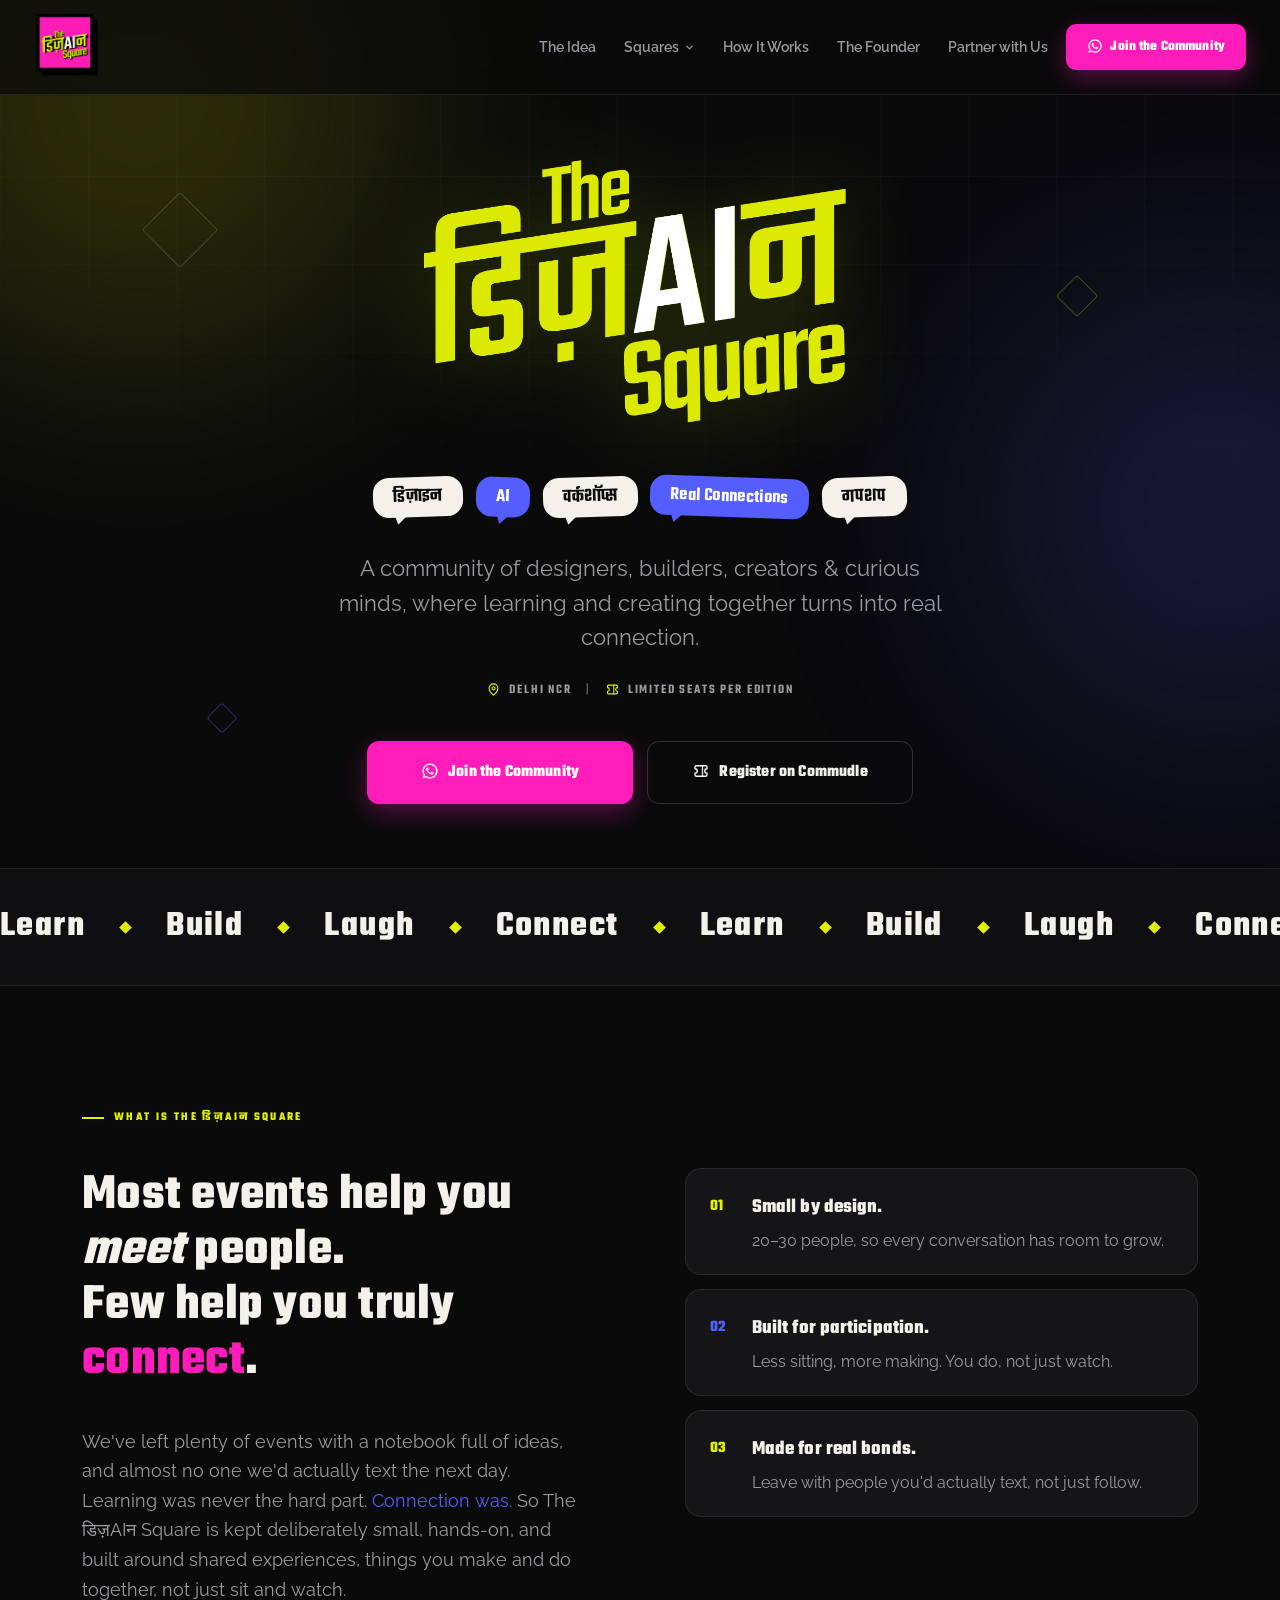
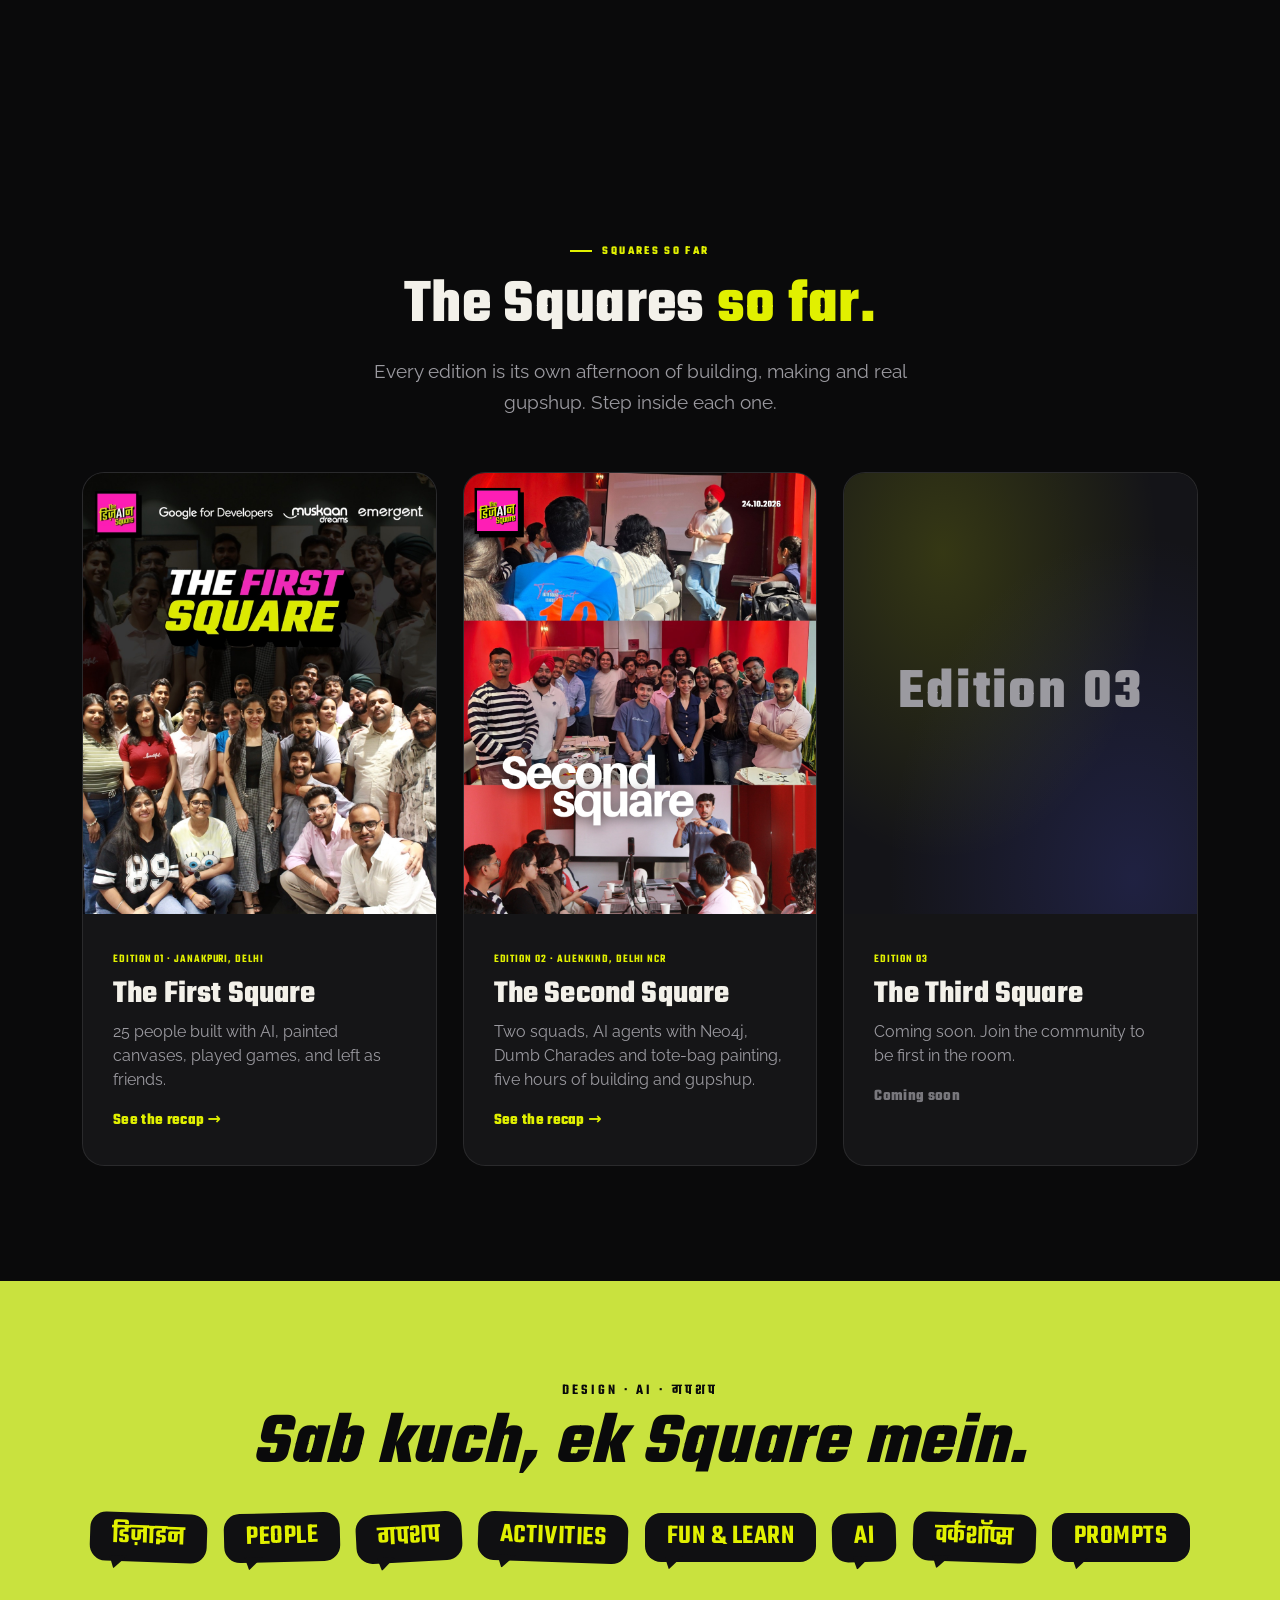
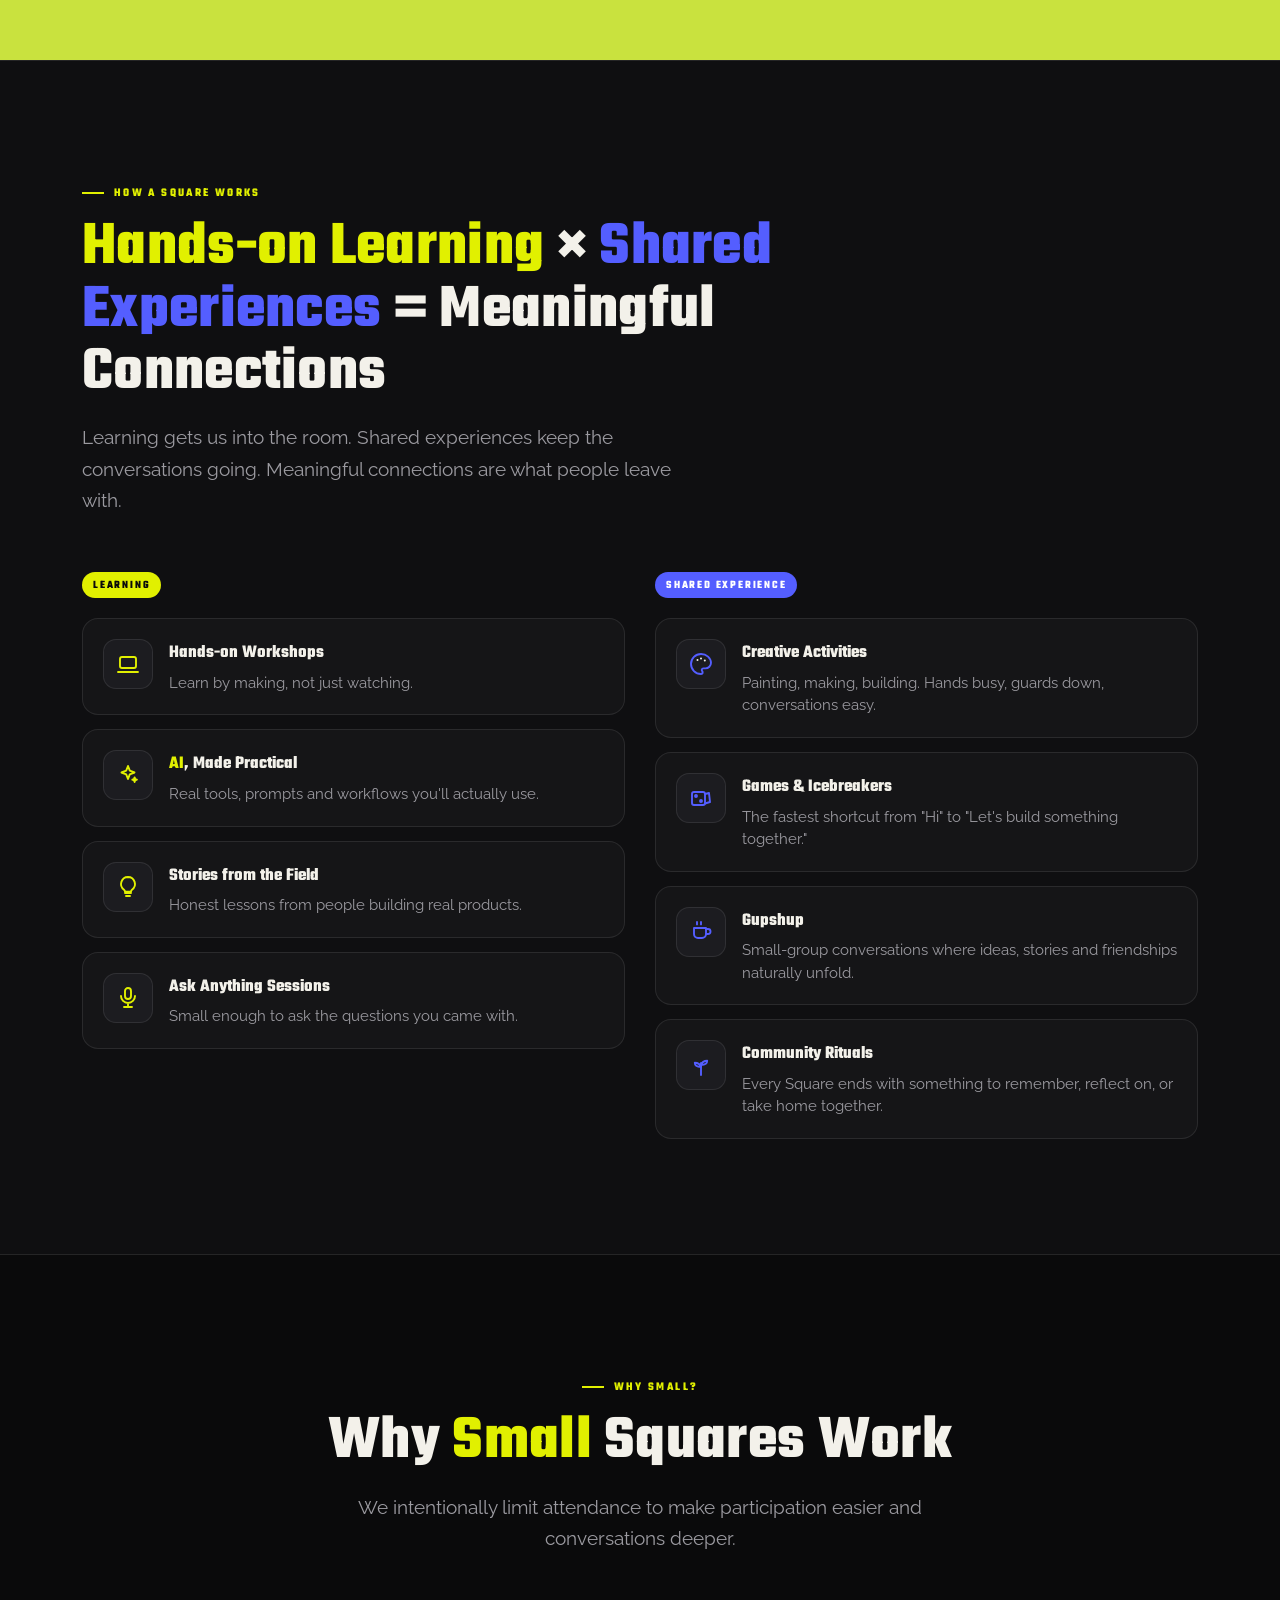
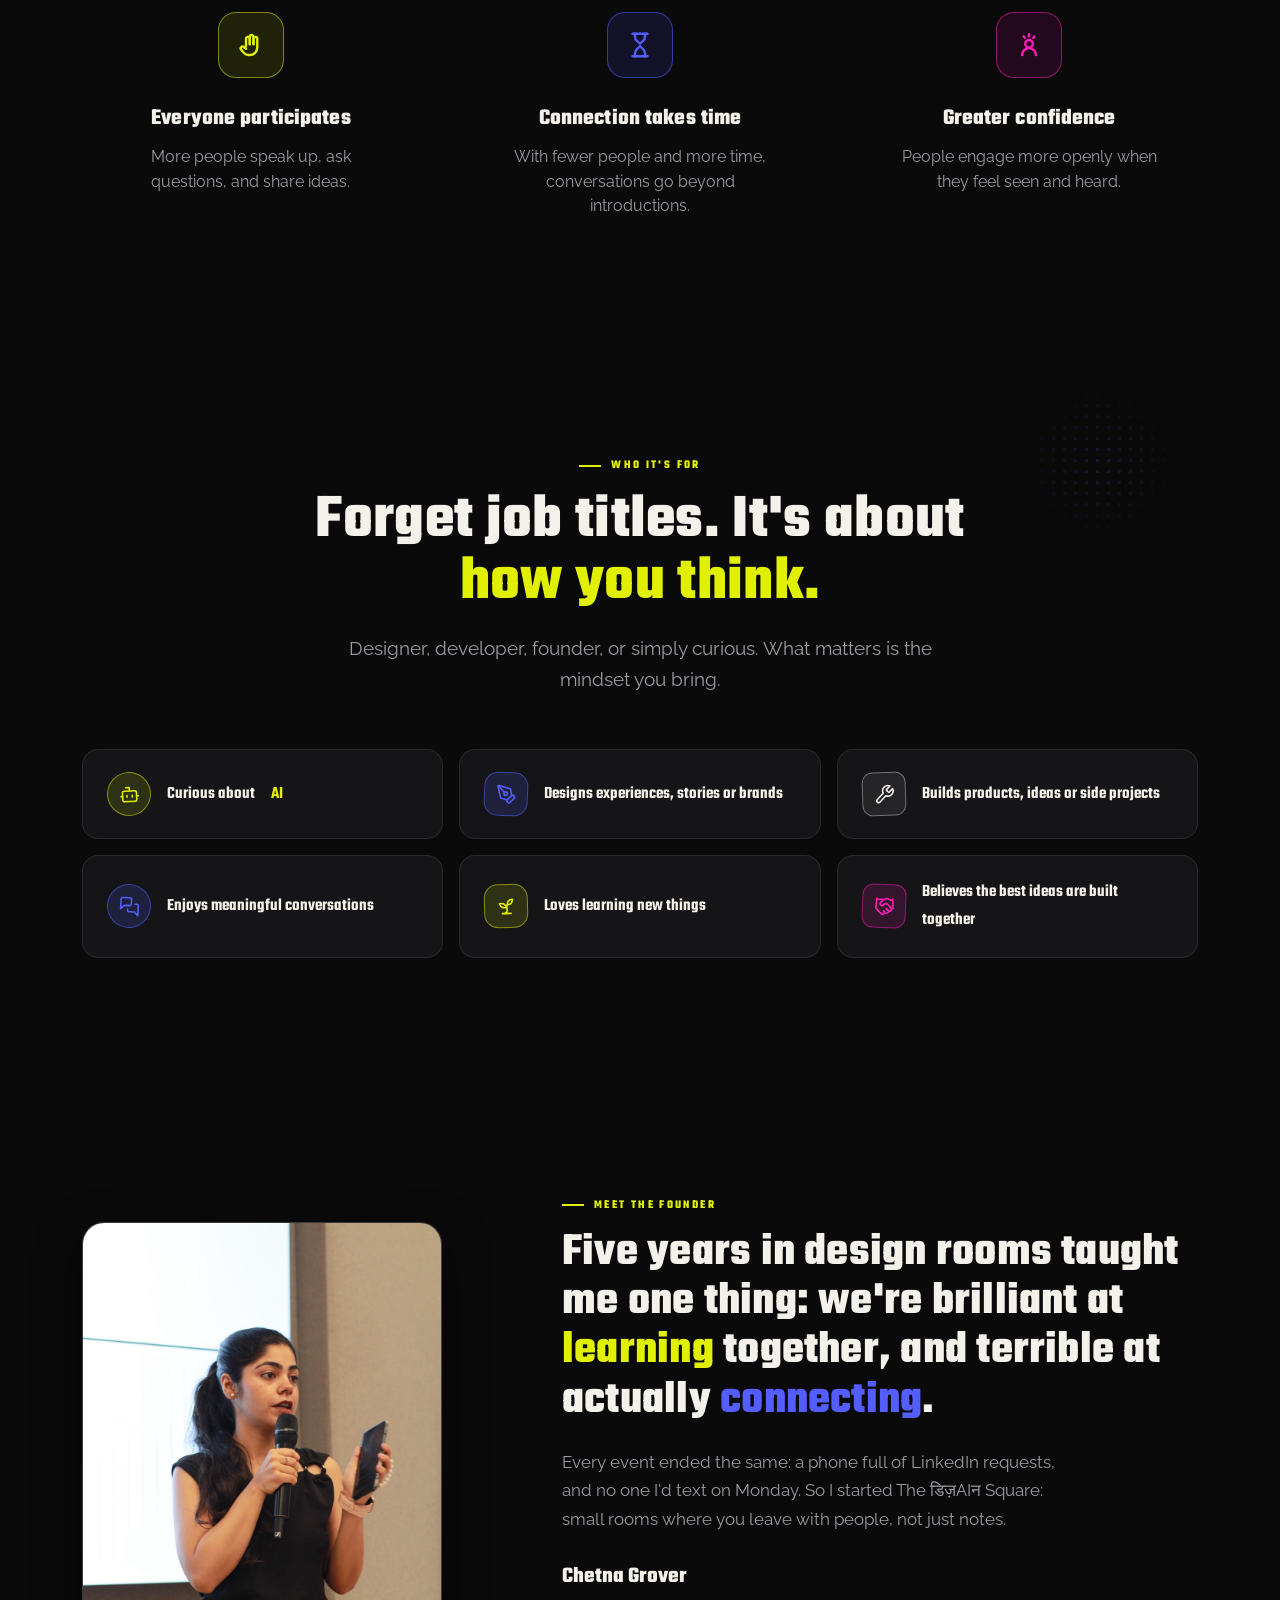
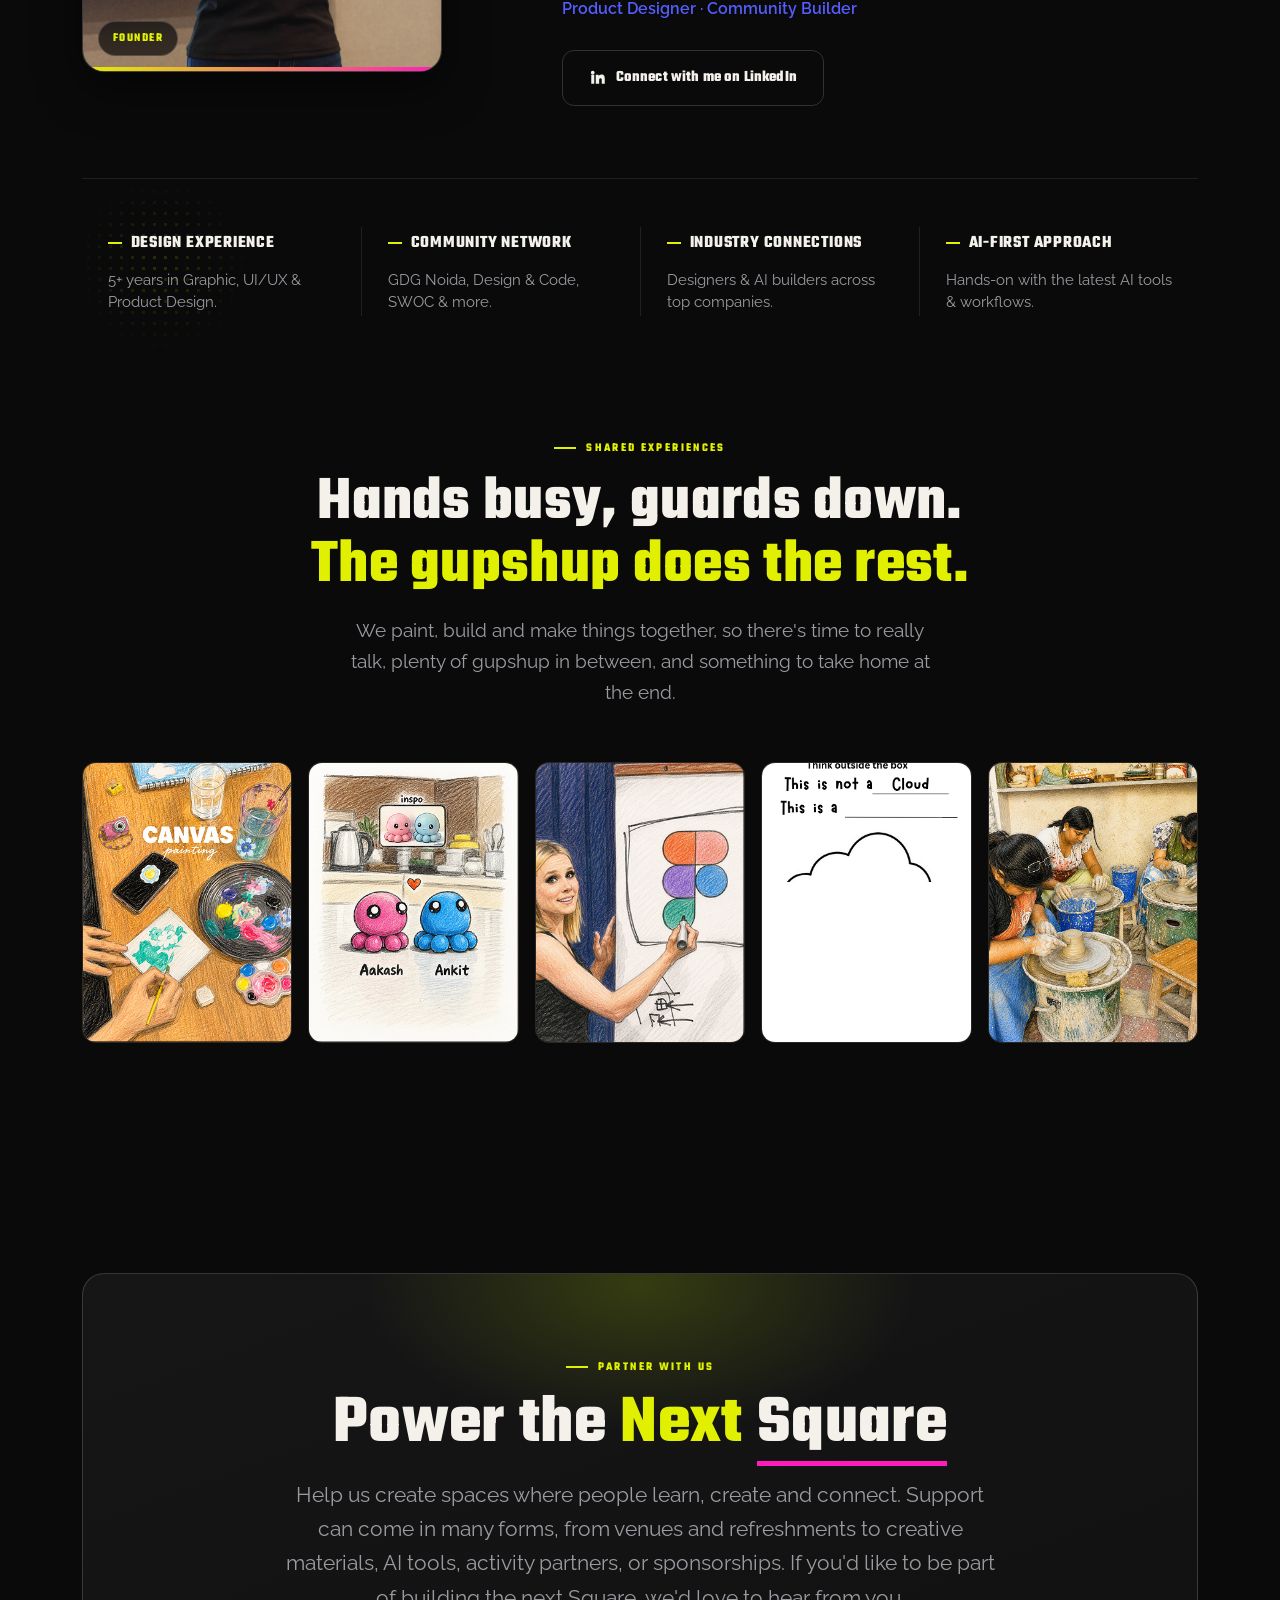
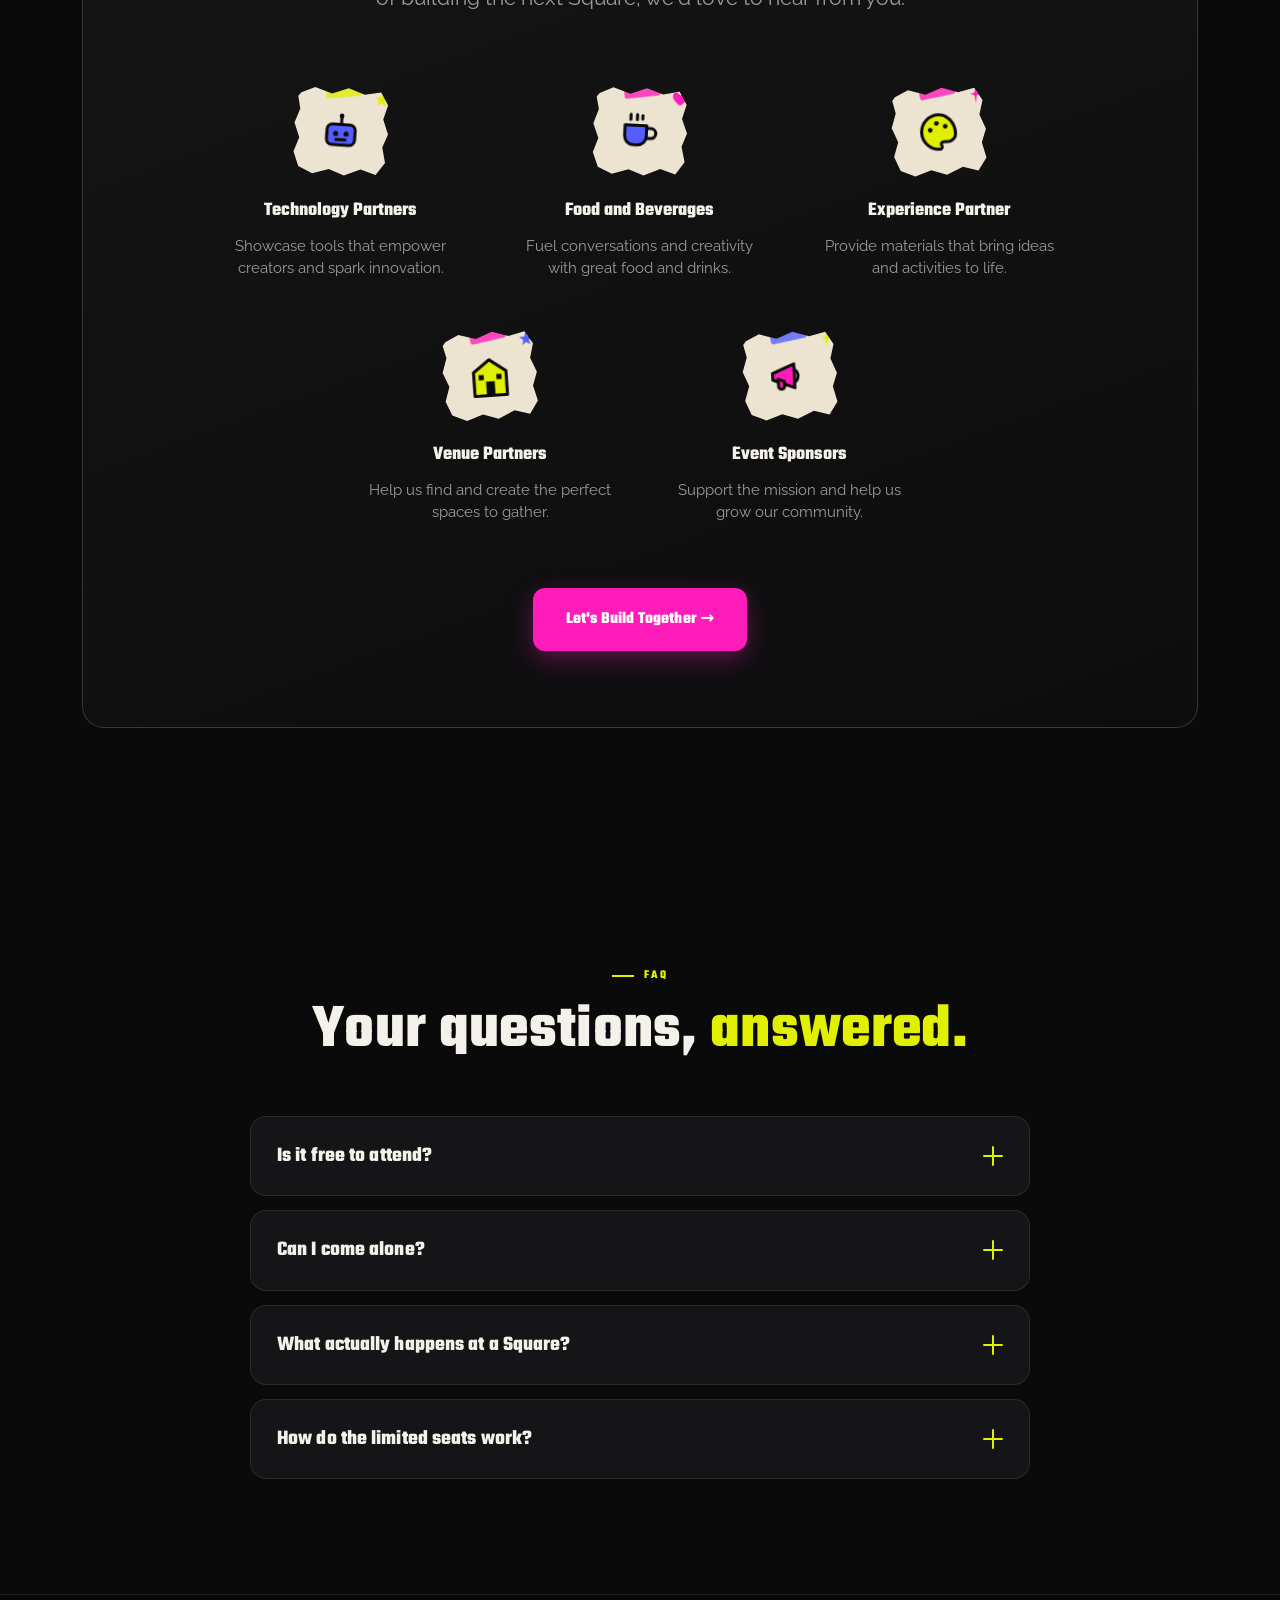
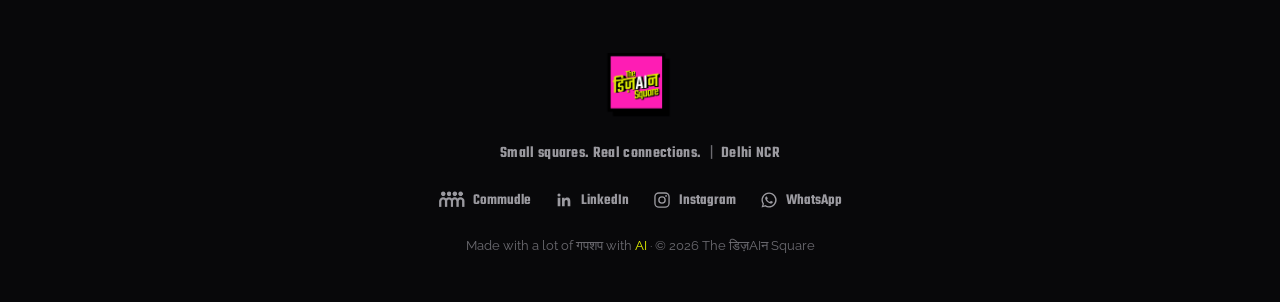
==== commit f5557ffb: "Add First & Second Square edition pages; reorganize assets; prune dead code Pages & navigation - Add" ====
--- a/index.html
+++ b/index.html
@@ -5,7 +5,7 @@
 <meta name="viewport" content="width=device-width, initial-scale=1.0" />
 <title>The डिज़AIन Square. Design. AI. Gupshup.</title>
 <meta name="description" content="A community of designers, builders, creators, and curious minds in Delhi NCR, learning, creating, and connecting through hands-on Design & AI workshops and shared experiences. Small groups. Real conversations. Meaningful connections." />
-<link rel="icon" href="assets/logo-badge.png" />
+<link rel="icon" href="assets/logo/logo-badge.png" />
 <link rel="preconnect" href="https://fonts.googleapis.com" />
 <link rel="preconnect" href="https://fonts.gstatic.com" crossorigin />
 <link href="https://fonts.googleapis.com/css2?family=Teko:wght@400;500;600;700&family=Raleway:ital,wght@0,400;0,500;0,600;0,700;0,800;1,500&display=swap" rel="stylesheet" />
@@ -19,10 +19,18 @@
 
 <!-- ============ NAV ============ -->
 <header class="nav">
-  <a href="#top" class="logo-badge" aria-label="The डिज़AIन Square home"><img src="assets/logo-badge.png" alt="The डिज़AIन Square" /></a>
+  <a href="#top" class="logo-badge" aria-label="The डिज़AIन Square home"><img src="assets/logo/logo-badge.png" alt="The डिज़AIन Square" /></a>
   <nav class="nav-links">
     <a href="#what">The Idea</a>
-    <a href="#first-square">The First Square</a>
+    <div class="nav-dd">
+      <button class="nav-dd-btn" type="button" aria-haspopup="true" aria-expanded="false">Squares
+        <svg class="nav-dd-caret" width="11" height="11" viewBox="0 0 24 24" fill="none" stroke="currentColor" stroke-width="2.6" stroke-linecap="round" stroke-linejoin="round" aria-hidden="true"><path d="M6 9l6 6 6-6"/></svg>
+      </button>
+      <div class="nav-dd-menu">
+        <a href="first-square.html">The First Square</a>
+        <a href="second-square.html">The Second Square</a>
+      </div>
+    </div>
     <a href="#happens">How It Works</a>
     <a href="#story">The Founder</a>
     <a href="#partner">Partner with Us</a>
@@ -32,7 +40,8 @@
 </header>
 <div class="mobile-menu" id="mobileMenu">
   <a href="#what">The Idea</a>
-  <a href="#first-square">The First Square</a>
+  <a href="first-square.html">The First Square</a>
+  <a href="second-square.html">The Second Square</a>
   <a href="#happens">How It Works</a>
   <a href="#story">The Founder</a>
   <a href="#partner">Partner with Us</a>
@@ -42,7 +51,7 @@
 <!-- ============ HERO ============ -->
 <section class="hero">
   <span class="dia h1d"></span><span class="dia h2d"></span><span class="dia h3d"></span>
-  <h1 class="hero-logo-wrap"><img class="hero-logo" src="assets/logo-hero.png" alt="The डिज़AIन Square, Design, AI &amp; Gupshup" /></h1>
+  <h1 class="hero-logo-wrap"><img class="hero-logo" src="assets/logo/logo-hero.png" alt="The डिज़AIन Square, Design, AI &amp; Gupshup" /></h1>
   <div class="hero-bubbles">
     <span class="bubble bubble-white">डिज़ाइन</span>
     <span class="bubble bubble-blue">AI</span>
@@ -92,67 +101,41 @@
   </div>
 </section>
 
-<!-- ============ FIRST SQUARE RECAP ============ -->
-<!-- PLACEHOLDER MEDIA: swap the glimpse-*.png images for real edition-01 photos,
-     and set the reel <a href> to your Instagram reel URL. -->
-<section class="section" id="first-square">
-  <div class="section-head center reveal">
-    <p class="eyebrow">The First Square · Janakpuri, Delhi</p>
-    <h2>Learn, build, create &amp; <span class="hl">connect</span>, all in one day?</h2>
-    <p class="sub" style="margin-left:auto;margin-right:auto">Turns out, you can. 25 people spent a Saturday in Janakpuri, Delhi, building real MVPs with NotebookLM &amp; Emergent, painting canvases, playing games, and leaving as friends.</p>
-  </div>
-
-  <div class="recap-showcase reveal">
-    <div class="showcase-main" id="showcaseMain">
-      <div class="showcase-media has-reel" id="showcaseMedia">
-        <img id="showcaseImg" src="assets/sq1-cover.jpg" alt="The First Square, the full crew, with Google for Developers, Muskaan Dreams and Emergent" loading="lazy" />
-        <a class="showcase-reel" href="https://www.instagram.com/p/DbBiv6zv3bE/" target="_blank" rel="noopener" aria-label="Watch the reel on Instagram">
-          <span class="reel-btn"><svg viewBox="0 0 24 24" fill="currentColor" aria-hidden="true"><path d="M8 5v14l11-7z"/></svg></span>
-          <span class="reel-btn-label">Watch the reel on Instagram</span>
-        </a>
-      </div>
-      <div class="showcase-info">
-        <span class="tag" id="showcaseTag">The First Square</span>
-        <h3 id="showcaseTitle">25 people, one Saturday, no strangers by the end</h3>
-        <p id="showcaseDesc">Our very first edition, in Janakpuri, Delhi. Here's the day, moment by moment, tap through the highlights.</p>
-      </div>
-    </div>
-    <div class="showcase-thumbs" role="tablist" aria-label="First Square highlights">
-      <button class="thumb is-active" type="button" data-reel="1"
-        data-src="assets/sq1-cover.jpg" data-alt="The First Square, the full crew"
-        data-tag="The First Square" data-title="25 people, one Saturday, no strangers by the end"
-        data-desc="Our very first edition, in Janakpuri, Delhi. Here's the day, moment by moment, tap through the highlights.">
-        <img src="assets/sq1-cover.jpg" alt="The First Square group photo" loading="lazy" />
-      </button>
-      <button class="thumb" type="button"
-        data-src="assets/sq1-ai.jpg" data-alt="AI Hands-on Workshop at The First Square"
-        data-tag="AI Hands-on Workshop" data-title="We built with AI, not just about it"
-        data-desc="With NotebookLM and Emergent, everyone went from a problem to key insights to a working MVP, all in a single session. Led by Abhishek Dubey.">
-        <img src="assets/sq1-ai.jpg" alt="AI Hands-on Workshop" loading="lazy" />
-      </button>
-      <button class="thumb" type="button"
-        data-src="assets/sq1-shared.jpg" data-alt="Shared Experiences at The First Square"
-        data-tag="Shared Experiences" data-title="Then we picked up paintbrushes"
-        data-desc="No judgment, no competition, just creating something together, slowing down, and taking home a canvas we painted by hand.">
-        <img src="assets/sq1-shared.jpg" alt="Shared Experiences" loading="lazy" />
-      </button>
-      <button class="thumb" type="button"
-        data-src="assets/sq1-games.jpg" data-alt="Games and Gupshup at The First Square"
-        data-tag="Games &amp; Gupshup" data-title="The best bits happened in between"
-        data-desc="New friendships, AI recommendations, laughs over lunch, plus brownies, ice cream, and a room full of curious people learning from each other.">
-        <img src="assets/sq1-games.jpg" alt="Games and Gupshup" loading="lazy" />
-      </button>
-      <button class="thumb" type="button"
-        data-src="assets/sq1-behind.jpg" data-alt="Behind the Square"
-        data-tag="Behind the Square" data-title="How it all came together"
-        data-desc="A peek behind the scenes, the setup, the hosting, and the little moments that made the very first Square feel real.">
-        <img src="assets/sq1-behind.jpg" alt="Behind the Square" loading="lazy" />
-      </button>
-    </div>
-  </div>
-
-  <div class="recap-cta reveal">
-    <p class="recap-thanks">Powered by <b>Muskaan Dreams</b> &nbsp;·&nbsp; Technology partners <b>Emergent</b> &amp; <b>Google for Developers</b></p>
+<!-- ============ SQUARES SO FAR ============ -->
+<section class="section" id="squares">
+  <div class="section-head center reveal">
+    <p class="eyebrow">Squares so far</p>
+    <h2>The Squares <span class="hl">so far.</span></h2>
+    <p class="sub" style="margin-left:auto;margin-right:auto">Every edition is its own afternoon of building, making and real gupshup. Step inside each one.</p>
+  </div>
+  <div class="squares-grid">
+    <a class="square-card reveal" href="first-square.html">
+      <div class="square-card-media"><img src="assets/sq1/sq1-cover.jpg" alt="The First Square group photo" loading="lazy" /></div>
+      <div class="square-card-body">
+        <span class="square-card-meta">Edition 01 · Janakpuri, Delhi</span>
+        <h3>The First Square</h3>
+        <p>25 people built with AI, painted canvases, played games, and left as friends.</p>
+        <span class="square-card-link">See the recap →</span>
+      </div>
+    </a>
+    <a class="square-card reveal" href="second-square.html">
+      <div class="square-card-media"><img src="assets/sq2/sq2-cover.jpg" alt="The Second Square group photo at Alienkind" loading="lazy" /></div>
+      <div class="square-card-body">
+        <span class="square-card-meta">Edition 02 · Alienkind, Delhi NCR</span>
+        <h3>The Second Square</h3>
+        <p>Two squads, AI agents with Neo4j, Dumb Charades and tote-bag painting, five hours of building and gupshup.</p>
+        <span class="square-card-link">See the recap →</span>
+      </div>
+    </a>
+    <div class="square-card is-soon reveal">
+      <div class="square-card-media sq-soon"><span>Edition 03</span></div>
+      <div class="square-card-body">
+        <span class="square-card-meta">Edition 03</span>
+        <h3>The Third Square</h3>
+        <p>Coming soon. Join the community to be first in the room.</p>
+        <span class="square-card-link">Coming soon</span>
+      </div>
+    </div>
   </div>
 </section>
 
@@ -309,11 +292,11 @@
     <p class="sub" style="margin-left:auto;margin-right:auto">We paint, build and make things together, so there's time to really talk, plenty of gupshup in between, and something to take home at the end.</p>
   </div>
   <div class="glimpse-grid">
-    <div class="glimpse reveal"><img src="assets/glimpse-canvas.png" alt="Canvas painting at a Square" loading="lazy" /></div>
-    <div class="glimpse reveal"><img src="assets/glimpse-toy.png" alt="Toy design, Aakash &amp; Ankit" loading="lazy" /></div>
-    <div class="glimpse reveal"><img src="assets/glimpse-ai.png" alt="AI &amp; design jam" loading="lazy" /></div>
-    <div class="glimpse reveal"><img src="assets/glimpse-cloud.png" alt="Think outside the box, not a cloud" loading="lazy" /></div>
-    <div class="glimpse reveal"><img src="assets/glimpse-pottery.png" alt="Pottery and clay" loading="lazy" /></div>
+    <div class="glimpse reveal"><img src="assets/shared/glimpse-canvas.png" alt="Canvas painting at a Square" loading="lazy" /></div>
+    <div class="glimpse reveal"><img src="assets/shared/glimpse-toy.png" alt="Toy design, Aakash &amp; Ankit" loading="lazy" /></div>
+    <div class="glimpse reveal"><img src="assets/shared/glimpse-ai.png" alt="AI &amp; design jam" loading="lazy" /></div>
+    <div class="glimpse reveal"><img src="assets/shared/glimpse-cloud.png" alt="Think outside the box, not a cloud" loading="lazy" /></div>
+    <div class="glimpse reveal"><img src="assets/shared/glimpse-pottery.png" alt="Pottery and clay" loading="lazy" /></div>
   </div>
 </section>
 
@@ -386,7 +369,7 @@
 
 <!-- ============ FOOTER ============ -->
 <footer class="footer">
-  <a href="#top" class="logo-badge"><img src="assets/logo-badge.png" alt="The डिज़AIन Square" /></a>
+  <a href="#top" class="logo-badge"><img src="assets/logo/logo-badge.png" alt="The डिज़AIन Square" /></a>
   <p class="footer-tag">Small squares. Real connections. <span class="sep">|</span> Delhi NCR</p>
   <div class="footer-links">
     <a class="foot-social" href="https://www.commudle.com/communities/the-desaign-square" target="_blank" rel="noopener">
--- a/styles.css
+++ b/styles.css
@@ -70,7 +70,6 @@
 .hl{color:var(--lime)}
 .hl-m{color:var(--magenta)}
 .hl-b{color:var(--blue)}
-em.soft{font-style:italic;color:var(--ink-soft)}
 
 /* ---------- icons ---------- */
 .ic{width:24px;height:24px;stroke:var(--lime);stroke-width:1.9;fill:none;
@@ -83,15 +82,10 @@
   font-family:var(--display);font-weight:700;font-size:.98rem;letter-spacing:.01em;
   padding:14px 26px;border-radius:12px;border:1.5px solid transparent;
   transition:transform .18s ease,box-shadow .18s ease,background .18s ease,border-color .18s ease,color .18s ease}
-.btn-lime{background:var(--lime);color:var(--on-lime)}
-.btn-lime:hover{transform:translateY(-2px);box-shadow:0 12px 30px rgba(225,240,0,.28)}
 .btn-magenta{background:var(--magenta);color:#fff}
 .btn-magenta:hover{transform:translateY(-2px);box-shadow:0 12px 30px rgba(255,43,166,.32)}
 .btn-ghost{background:transparent;color:var(--ink);border-color:var(--line-2)}
 .btn-ghost:hover{border-color:var(--lime);color:var(--lime);transform:translateY(-2px)}
-.btn-dark{background:var(--on-lime);color:var(--lime);border-color:rgba(0,0,0,.4)}
-.btn-dark:hover{transform:translateY(-2px);box-shadow:0 12px 28px rgba(0,0,0,.35)}
-.btn.full{width:100%}
 .btn.lg{padding:17px 32px;font-size:1.05rem}
 /* optically center button icons to the Teko cap-height */
 .btn svg{position:relative;top:-1px}
@@ -141,24 +135,11 @@
 .hero .dia.h1d{top:14%;left:8%;width:54px;height:54px}
 .hero .dia.h2d{top:24%;right:11%;width:30px;height:30px;border-color:rgba(200,240,0,.3)}
 .hero .dia.h3d{bottom:18%;left:13%;width:22px;height:22px;border-color:rgba(84,94,255,.4)}
-.hero-badge{display:inline-flex;background:#0d0d0e;border:1px solid var(--line-2);border-radius:18px;
-  padding:18px 24px;margin-bottom:34px;box-shadow:var(--shadow);position:relative}
-.hero-badge::after{content:"";position:absolute;inset:-1px;border-radius:18px;
-  background:linear-gradient(120deg,rgba(200,240,0,.5),rgba(255,43,166,.4));z-index:-1;filter:blur(14px);opacity:.5}
-.hero-badge img{height:clamp(70px,10vw,98px)}
 .hero h1{font-size:clamp(3.6rem,11.5vw,8rem);line-height:.92;font-weight:700}
-.hero h1 .dot{color:var(--magenta)}
 .hero-sub{font-size:clamp(1.08rem,1.9vw,1.4rem);color:var(--ink-soft);max-width:620px;
   margin:26px auto 0;line-height:1.55}
-.hero-sub .meta{color:var(--ink);font-weight:600}
 .hero-cta{display:flex;gap:14px;justify-content:center;flex-wrap:wrap;margin-top:38px}
 .hero-cta .btn{min-width:266px}
-.hero-chips{display:flex;gap:10px;justify-content:center;flex-wrap:wrap;margin-top:40px}
-.chip{display:inline-flex;align-items:center;gap:9px;font-family:var(--display);font-weight:600;
-  font-size:.9rem;color:var(--ink-soft);background:var(--surface);border:1px solid var(--line);
-  border-radius:999px;padding:9px 16px}
-.chip::before{content:"";width:7px;height:7px;border-radius:50%;background:var(--lime)}
-.chip:nth-child(even)::before{background:var(--magenta)}
 
 /* =========================================================
    MARQUEE — slim, level, restrained
@@ -190,17 +171,6 @@
 .spill .p-title{display:block;font-family:var(--display);font-weight:700;font-size:1.25rem;letter-spacing:.005em}
 .spill .p-sub{display:block;color:var(--ink-soft);font-size:.97rem;line-height:1.5;margin-top:5px}
 
-/* meet → share → connect flow divider */
-.flow{display:flex;align-items:center;justify-content:center;gap:clamp(12px,2vw,22px);flex-wrap:wrap;
-  margin-top:clamp(54px,7vw,88px);padding-top:clamp(42px,5vw,60px);border-top:1px solid var(--line)}
-.flow-step{font-family:var(--display);font-weight:700;letter-spacing:.13em;text-transform:uppercase;
-  font-size:clamp(.85rem,1.5vw,1.1rem);color:var(--ink)}
-.flow-step-end{color:var(--lime)}
-.flow-arrow{color:var(--lime);font-size:1.2rem;font-weight:700;line-height:1}
-@media(max-width:560px){
-  .flow{flex-direction:column;gap:12px}
-  .flow-arrow{transform:rotate(90deg)}
-}
 
 /* =========================================================
    WHAT HAPPENS
@@ -230,14 +200,7 @@
   display:flex;align-items:center;gap:15px;font-family:var(--display);font-weight:600;font-size:1.08rem;
   transition:transform .2s ease,border-color .2s ease}
 .mind:hover{transform:translateY(-3px);border-color:var(--lime)}
-.mind .tick{flex:none;width:30px;height:30px;border-radius:8px;background:rgba(200,240,0,.12);
-  border:1px solid rgba(200,240,0,.35);display:grid;place-items:center}
-.mind .tick svg{width:16px;height:16px;stroke:var(--lime);stroke-width:2.4;fill:none;stroke-linecap:round;stroke-linejoin:round}
-.mind:nth-child(even) .tick{background:rgba(84,94,255,.14);border-color:rgba(84,94,255,.4)}
-.mind:nth-child(even) .tick svg{stroke:var(--blue)}
 .mind:nth-child(even):hover{border-color:var(--blue)}
-.who-note{margin-top:34px;font-size:1.15rem;color:var(--ink-soft);text-align:center}
-.who-note b{color:var(--ink);font-weight:600}
 
 /* =========================================================
    FOUNDER
@@ -249,7 +212,6 @@
   position:relative;overflow:hidden;box-shadow:var(--shadow)}
 .founder-img::after{content:"";position:absolute;left:0;right:0;bottom:0;height:4px;
   background:linear-gradient(90deg,var(--lime),var(--magenta))}
-.founder-initials{font-family:var(--display);font-weight:800;font-size:5rem;color:var(--ink);opacity:.92}
 .founder-img img{width:100%;height:100%;object-fit:cover;object-position:center 22%}
 .founder-tag{position:absolute;bottom:16px;left:16px;background:rgba(10,10,11,.7);backdrop-filter:blur(6px);
   border:1px solid var(--line-2);color:var(--lime);font-family:var(--display);font-weight:700;
@@ -259,11 +221,6 @@
 .founder-bio{font-size:1.08rem;color:var(--ink-soft);margin-bottom:14px;max-width:50ch}
 .founder-name{font-family:var(--display);font-weight:800;font-size:1.4rem;margin-top:26px}
 .founder-role{color:var(--blue);font-weight:600;font-size:.98rem}
-.stats{display:flex;gap:14px;margin-top:28px;flex-wrap:wrap}
-.stat{flex:1;min-width:120px;background:var(--surface);border:1px solid var(--line);border-radius:var(--r);
-  padding:20px 18px;text-align:center}
-.stat strong{display:block;font-family:var(--display);font-weight:800;font-size:1.7rem;color:var(--lime)}
-.stat span{font-size:.8rem;color:var(--ink-soft)}
 .founder-cta{margin-top:28px}
 
 /* =========================================================
@@ -278,19 +235,6 @@
 .glimpse:hover img{transform:scale(1.05)}
 .glimpse:nth-child(even):hover{transform:translateY(-4px) rotate(.6deg)}
 
-/* =========================================================
-   BELONG
-   ========================================================= */
-.belong{background:var(--bg-2);border-top:1px solid var(--line)}
-.notes{display:grid;grid-template-columns:repeat(3,1fr);gap:16px;margin-top:50px}
-.note{background:var(--surface);border:1px solid var(--line);border-radius:var(--r);padding:26px 24px;
-  font-size:1.06rem;color:var(--ink);line-height:1.45;position:relative;
-  transition:transform .2s ease,border-color .2s ease}
-.note:hover{transform:translateY(-3px);border-color:var(--line-2)}
-.note .q{font-family:var(--display);font-weight:800;font-size:1.6rem;color:var(--lime);
-  display:block;line-height:1;margin-bottom:12px}
-.note:nth-child(even) .q{color:var(--blue)}
-.note em{font-style:italic;color:var(--ink-soft)}
 
 /* =========================================================
    FINAL CTA
@@ -302,15 +246,6 @@
   width:560px;height:300px;background:radial-gradient(ellipse,rgba(200,240,0,.18),transparent 70%);pointer-events:none}
 .cta-card h2{font-size:clamp(2.5rem,6vw,4.3rem);position:relative}
 .cta-card .sub{font-size:clamp(1.05rem,1.8vw,1.3rem);color:var(--ink-soft);max-width:520px;margin:18px auto 0;position:relative}
-.waitlist{display:flex;gap:12px;max-width:540px;margin:34px auto 0;flex-wrap:wrap;position:relative}
-.waitlist input{flex:1;min-width:190px;background:var(--bg);border:1px solid var(--line-2);color:var(--ink);
-  border-radius:12px;padding:15px 18px;font-family:var(--body);font-size:1rem}
-.waitlist input::placeholder{color:var(--ink-dim)}
-.waitlist input:focus{outline:none;border-color:var(--lime)}
-.form-note{margin-top:16px;font-family:var(--display);font-weight:600;color:var(--lime);min-height:1.2em;position:relative}
-.partner-line{text-align:center;margin-top:34px;font-size:1rem;color:var(--ink-soft)}
-.partner-line a{font-weight:600;color:var(--ink);border-bottom:1.5px solid var(--blue);padding-bottom:1px}
-.partner-line a:hover{color:var(--blue)}
 
 /* =========================================================
    FOOTER
@@ -353,13 +288,11 @@
   .founder{grid-template-columns:1fr;gap:46px;text-align:center}
   .founder-photo{max-width:300px;margin:0 auto}
   .founder-bio{margin-left:auto;margin-right:auto}
-  .stats{justify-content:center}
   .glimpse-grid{grid-template-columns:repeat(3,1fr)}
-  .notes{grid-template-columns:1fr 1fr}
   .hero .dia{display:none}
 }
 @media(max-width:560px){
-  .mindset-grid,.notes{grid-template-columns:1fr}
+  .mindset-grid{grid-template-columns:1fr}
   .glimpse-grid{grid-template-columns:1fr 1fr}
   .footer-links{display:grid;grid-template-columns:1fr 1fr;gap:20px 16px;justify-items:center;max-width:280px;margin-left:auto;margin-right:auto}
   .hero-cta{flex-direction:column;align-items:center}
@@ -384,8 +317,6 @@
   padding:11px 20px 12px;border-radius:16px;font-size:1.18rem;white-space:nowrap}
 .bubble::after{content:"";position:absolute;left:20px;bottom:-7px;width:18px;height:13px;
   background:inherit;clip-path:polygon(0 0,100% 0,24% 100%)}
-.bubble-lime{background:var(--lime);color:#0a0a0b}
-.bubble-magenta{background:var(--magenta);color:#fff}
 .bubble-blue{background:var(--blue);color:#fff}
 .bubble-white{background:#f3f1ea;color:#0a0a0b}
 .bubble-dark{background:#101012;color:var(--lime)}
@@ -395,9 +326,6 @@
 .hero-bubbles{display:flex;gap:13px;justify-content:center;flex-wrap:wrap;margin-top:40px}
 .hero-bubbles .bubble{transform:rotate(-2deg)}
 .hero-bubbles .bubble:nth-child(even){transform:rotate(2deg)}
-.sticker-accent{position:absolute;font-size:1rem;z-index:3;box-shadow:var(--shadow-sm)}
-.sticker-accent.a1{top:15%;left:3%;transform:rotate(-8deg)}
-.sticker-accent.a2{bottom:24%;right:4%;transform:rotate(7deg)}
 
 /* magenta badge offset — echoes the community logo sticker */
 .logo-badge{box-shadow:3px 3px 0 var(--magenta)}
@@ -420,7 +348,6 @@
 .bubble-cluster .bubble:nth-child(3n+1){transform:rotate(2deg)}
 .bubble-cluster .bubble:nth-child(4n+2){transform:rotate(-1.5deg)}
 
-@media(max-width:900px){ .sticker-accent{display:none} }
 
 /* =========================================================
    ◆ DESI-POP-NEO LAYER — Hinglish accents & pop-art touches
@@ -436,14 +363,6 @@
   mask-image:radial-gradient(closest-side,#000,transparent)}
 .halftone.lime{color:var(--lime)}
 
-/* neon starburst sticker */
-.burst{position:absolute;display:grid;place-items:center;width:98px;height:98px;
-  font-family:var(--display);font-weight:700;font-size:1.25rem;line-height:.86;text-align:center;
-  background:var(--magenta);color:#fff;transform:rotate(-10deg);z-index:3;letter-spacing:.02em;
-  clip-path:polygon(50% 0%,59% 17%,79% 11%,75% 31%,95% 33%,82% 49%,100% 60%,80% 65%,88% 85%,
-    67% 81%,62% 99%,50% 84%,38% 99%,33% 81%,12% 85%,20% 65%,0% 60%,18% 49%,5% 33%,25% 31%,21% 11%,41% 17%)}
-.burst.lime{background:var(--lime);color:#0a0a0b}
-@media(max-width:560px){.burst{width:76px;height:76px;font-size:1rem}}
 
 /* =========================================================
    ◆ ATTENTION HIERARCHY
@@ -534,10 +453,6 @@
 .pu{background:linear-gradient(var(--magenta),var(--magenta)) 0 90%/100% 5px no-repeat;padding-bottom:2px}
 .cta-card .partner-sub{max-width:760px;margin-left:auto;margin-right:auto}
 .partner-section .ai{color:inherit}
-/* sparse doodles */
-.pdoodle{position:absolute;z-index:1;pointer-events:none;opacity:.85}
-.pd1{top:6%;left:6%}
-.pd2{top:22%;right:7%}
 /* cards */
 .partner-grid{display:grid;grid-template-columns:repeat(6,1fr);gap:18px;margin-top:6px;
   max-width:880px;margin-left:auto;margin-right:auto}
@@ -576,9 +491,6 @@
 .pcard2-ic .bit svg{width:100%;height:100%}
 .pcard2 h4{font-family:var(--display);font-weight:700;font-size:1.2rem;color:var(--ink);margin-bottom:8px}
 .pcard2 p{color:var(--ink-soft);font-size:.93rem;line-height:1.5}
-.pcard2 .scribble{display:block;width:60px;height:8px;margin:14px auto 0}
-.pcard2 .scribble svg{width:100%;height:100%;fill:none;stroke:var(--acc);stroke-width:2.4;
-  stroke-linecap:round;opacity:.85}
 /* hover */
 .pcard2:hover{transform:translateY(-5px)}
 .pcard2:hover .pcard2-ic{transform:rotate(0) scale(1.06)}
@@ -590,7 +502,6 @@
 @keyframes pinbounce{0%,100%{transform:translateY(0)}40%{transform:translateY(-4px)}}
 @keyframes wiggle{0%,100%{transform:rotate(0)}30%{transform:rotate(-7deg)}60%{transform:rotate(7deg)}}
 @keyframes heartbeat{0%,100%{transform:scale(1)}30%{transform:scale(1.16)}60%{transform:scale(1.04)}}
-@media(max-width:560px){.pdoodle{display:none}}
 @media(prefers-reduced-motion:reduce){.pcard2:hover .pcard2-ic .art{animation:none}}
 
 /* =========================================================
@@ -662,61 +573,10 @@
 /* =========================================================
    FIRST SQUARE RECAP — real event proof
    ========================================================= */
-.reel-wrap{display:flex;justify-content:center;margin-bottom:clamp(46px,5vw,66px)}
-.reel-card{position:relative;display:block;width:min(300px,78vw);aspect-ratio:9/16;
-  border-radius:20px;overflow:hidden;border:1px solid var(--line-2);box-shadow:var(--shadow);
-  transition:transform .2s ease,box-shadow .2s ease}
-.reel-card:hover{transform:translateY(-4px);box-shadow:0 20px 46px rgba(0,0,0,.5)}
-.reel-card img{width:100%;height:100%;object-fit:cover}
-.reel-card::after{content:"";position:absolute;inset:0;
-  background:linear-gradient(to top,rgba(0,0,0,.62),rgba(0,0,0,0) 42%)}
-.reel-play{position:absolute;top:50%;left:50%;transform:translate(-50%,-50%);z-index:2;
-  width:66px;height:66px;border-radius:50%;background:rgba(255,255,255,.94);
-  display:grid;place-items:center;transition:transform .2s ease;box-shadow:0 8px 24px rgba(0,0,0,.35)}
-.reel-card:hover .reel-play{transform:translate(-50%,-50%) scale(1.08)}
-.reel-play svg{width:26px;height:26px;fill:#0a0a0b;margin-left:3px}
-.reel-tag{position:absolute;left:0;right:0;bottom:18px;z-index:2;text-align:center;
-  font-family:var(--display);font-weight:700;font-size:1.1rem;color:#fff;letter-spacing:.04em}
-
-.recap-beats{display:flex;flex-direction:column;gap:clamp(38px,5vw,58px)}
-.beat{display:grid;grid-template-columns:250px 1fr;gap:clamp(24px,3.5vw,48px);align-items:center}
-.beat:nth-child(even){grid-template-columns:1fr 250px}
-.beat:nth-child(even) .beat-info{order:2}
-.beat-info .tag{margin-bottom:16px}
-.beat-info h4{font-family:var(--display);font-weight:700;font-size:clamp(1.5rem,2.4vw,1.9rem);letter-spacing:.005em}
-.beat-info p{color:var(--ink-soft);font-size:1.02rem;line-height:1.5;margin-top:8px;max-width:34ch}
-.beat-photos{display:grid;grid-template-columns:1fr 1fr;gap:14px}
-.beat-photos img{width:100%;aspect-ratio:3/4;object-fit:cover;border-radius:14px;border:1px solid var(--line)}
-.recap-quote{max-width:760px;margin:clamp(46px,5.5vw,68px) auto 0;text-align:center;position:relative}
-.recap-quote p{font-family:var(--display);font-weight:700;font-size:clamp(1.5rem,3vw,2.25rem);
-  line-height:1.16;color:var(--ink);letter-spacing:.005em}
-.recap-quote cite{display:block;margin-top:16px;font-style:normal;color:var(--ink-soft);
-  font-family:var(--display);font-weight:600;font-size:1.05rem;letter-spacing:.02em}
 .recap-cta{text-align:center;margin-top:clamp(40px,5vw,58px);
   display:flex;flex-direction:column;align-items:center;gap:14px}
 .recap-thanks{font-family:var(--body);font-weight:500;font-size:.96rem;color:var(--ink-soft);letter-spacing:.01em}
 .recap-thanks b{color:var(--ink);font-weight:700}
-.recap-lead{font-family:var(--display);font-weight:600;font-size:clamp(1.3rem,2.4vw,1.7rem);color:var(--ink);margin-top:4px}
-@media(max-width:720px){
-  .beat,.beat:nth-child(even){grid-template-columns:1fr;gap:20px}
-  .beat:nth-child(even) .beat-info{order:0}
-}
-
-/* --- First Square recap: featured cover + slide gallery --- */
-.recap-hero{max-width:440px;margin:0 auto;text-align:center}
-.recap-hero img{width:100%;border-radius:20px;border:1px solid var(--line-2);box-shadow:var(--shadow)}
-.reel-link{display:inline-flex;align-items:center;gap:9px;margin-top:20px;
-  font-family:var(--display);font-weight:700;font-size:1.08rem;letter-spacing:.02em;color:var(--lime);transition:color .2s ease}
-.reel-link svg{width:18px;height:18px}
-.reel-link:hover{color:var(--ink)}
-.recap-gallery{display:grid;grid-template-columns:repeat(4,1fr);gap:20px;margin-top:clamp(42px,5vw,62px)}
-.recap-slide{margin:0}
-.recap-slide img{width:100%;aspect-ratio:4/5;object-fit:cover;border-radius:14px;
-  border:1px solid var(--line);transition:transform .2s ease,box-shadow .2s ease}
-.recap-slide:hover img{transform:translateY(-4px);box-shadow:0 16px 34px rgba(0,0,0,.45)}
-.recap-slide figcaption{margin-top:12px;font-size:.9rem;color:var(--ink-soft);line-height:1.45;text-align:center}
-@media(max-width:820px){.recap-gallery{grid-template-columns:1fr 1fr}}
-@media(max-width:480px){.recap-gallery{grid-template-columns:1fr 1fr;gap:12px} .recap-slide figcaption{font-size:.82rem}}
 
 /* --- First Square recap: interactive showcase (click to feature) --- */
 .recap-showcase{margin-top:clamp(44px,5vw,64px)}
@@ -729,8 +589,8 @@
 .showcase-info h3{font-family:var(--display);font-weight:700;font-size:clamp(1.7rem,3vw,2.4rem);
   letter-spacing:.005em;color:var(--ink);line-height:1.06}
 .showcase-info p{color:var(--ink-soft);font-size:1.08rem;line-height:1.55;margin-top:14px;max-width:44ch}
-.showcase-thumbs{display:grid;grid-template-columns:repeat(5,1fr);gap:14px;margin-top:clamp(26px,3vw,38px)}
-.thumb{padding:0;border:2px solid transparent;border-radius:12px;overflow:hidden;cursor:pointer;
+.showcase-thumbs{display:flex;flex-wrap:wrap;justify-content:center;gap:14px;margin-top:clamp(26px,3vw,38px)}
+.thumb{flex:0 1 calc((100% - 4*14px)/5);padding:0;border:2px solid transparent;border-radius:12px;overflow:hidden;cursor:pointer;
   background:none;transition:border-color .2s ease,transform .2s ease}
 .thumb img{width:100%;aspect-ratio:4/5;object-fit:cover;display:block;opacity:.5;transition:opacity .2s ease}
 .thumb:hover{transform:translateY(-3px)}
@@ -743,6 +603,10 @@
   .showcase-info{text-align:center}
   .showcase-info p{margin-left:auto;margin-right:auto}
   .showcase-thumbs{gap:8px}
+}
+/* On phones, fewer thumbs per row so each is bigger and easier to tap */
+@media(max-width:520px){
+  .thumb{flex:0 1 calc((100% - 2*8px)/3)}
 }
 
 /* --- First Square showcase: reel play-button overlay (cover slide only) --- */
@@ -758,3 +622,74 @@
 .reel-btn svg{width:26px;height:26px;fill:#0a0a0b;margin-left:3px}
 .reel-btn-label{font-family:var(--display);font-weight:700;font-size:1.08rem;color:#fff;letter-spacing:.03em;
   text-shadow:0 2px 10px rgba(0,0,0,.7);text-align:center;padding:0 16px}
+
+/* =========================================================
+   NAV "SQUARES" DROPDOWN
+   ========================================================= */
+.nav-dd{position:relative;display:inline-flex}
+.nav-dd-btn{font-family:var(--body);font-weight:600;font-size:.9rem;color:var(--ink-soft);
+  position:relative;background:none;border:0;cursor:pointer;display:inline-flex;align-items:center;gap:5px;padding:4px 0;
+  transition:color .2s ease}
+.nav-dd-btn::after{content:"";position:absolute;left:0;bottom:-2px;height:2px;width:0;
+  background:var(--lime);transition:width .22s ease}
+.nav-dd-btn:hover,.nav-dd:hover .nav-dd-btn,.nav-dd:focus-within .nav-dd-btn,.nav-dd.open .nav-dd-btn{color:var(--ink)}
+.nav-dd-btn:hover::after,.nav-dd:hover .nav-dd-btn::after,.nav-dd:focus-within .nav-dd-btn::after,.nav-dd.open .nav-dd-btn::after{width:100%}
+/* Active cue: highlight "Squares" when viewing any square page */
+.nav-dd:has(.nav-dd-menu a[aria-current="page"]) .nav-dd-btn{color:var(--ink)}
+.nav-dd:has(.nav-dd-menu a[aria-current="page"]) .nav-dd-btn::after{width:100%}
+.nav-dd-caret{transition:transform .25s ease;margin-top:1px}
+.nav-dd:hover .nav-dd-caret,.nav-dd:focus-within .nav-dd-caret,.nav-dd.open .nav-dd-caret{transform:rotate(180deg)}
+.nav-dd-menu{position:absolute;top:100%;left:50%;margin-top:12px;transform:translateX(-50%) translateY(-6px);
+  min-width:200px;background:#121214;border:1px solid var(--line-2);border-radius:14px;padding:8px;
+  display:flex;flex-direction:column;gap:2px;box-shadow:var(--shadow);
+  opacity:0;pointer-events:none;transition:opacity .2s ease,transform .2s ease;z-index:70}
+.nav-dd-menu::before{content:"";position:absolute;left:0;right:0;top:-12px;height:12px}
+.nav-dd:hover .nav-dd-menu,.nav-dd:focus-within .nav-dd-menu,.nav-dd.open .nav-dd-menu{opacity:1;pointer-events:auto;transform:translateX(-50%) translateY(0)}
+.nav-dd-menu a{font-family:var(--body);font-weight:600;font-size:.92rem;color:var(--ink-soft);
+  padding:10px 13px;border-radius:9px;white-space:nowrap;transition:background .15s ease,color .15s ease}
+.nav-dd-menu a:hover,.nav-dd-menu a[aria-current="page"]{background:rgba(255,255,255,.06);color:var(--lime)}
+
+/* =========================================================
+   EDITION PAGES (first-square / second-square)
+   ========================================================= */
+.edition-head{text-align:center;padding-bottom:clamp(28px,4vw,40px)}
+.edition-head .eyebrow{justify-content:center}
+.edition-head h1{font-size:clamp(3rem,8vw,6rem);line-height:.95;margin-top:16px}
+.edition-head .sub{font-size:clamp(1.05rem,1.7vw,1.22rem);color:var(--ink-soft);margin:20px auto 0;max-width:660px}
+.back-link{display:block;width:fit-content;margin:0 auto 26px 0;font-family:var(--display);font-weight:600;
+  letter-spacing:.06em;text-transform:uppercase;font-size:.78rem;color:var(--ink-soft);transition:color .2s ease}
+.back-link:hover{color:var(--lime)}
+.edition-recap{padding-top:0}
+.edition-join{padding-top:clamp(18px,3vw,30px)}
+.edition-join-card{text-align:center;max-width:720px;margin:0 auto;border:1px solid var(--line);
+  border-radius:var(--r-lg);background:var(--surface);padding:clamp(34px,5vw,56px) clamp(24px,4vw,48px)}
+.edition-join-card .eyebrow{justify-content:center;margin-bottom:16px}
+.edition-join-card h2{font-size:clamp(2rem,4vw,3rem)}
+.edition-join-card .sub{margin-top:14px}
+.edition-join-card .hero-cta{margin-top:30px}
+
+/* =========================================================
+   SQUARES SO FAR — homepage edition listing
+   ========================================================= */
+.squares-grid{display:grid;grid-template-columns:repeat(3,1fr);gap:clamp(18px,2.5vw,26px);margin-top:clamp(36px,4vw,52px)}
+.square-card{display:block;border:1px solid var(--line);border-radius:var(--r-lg);overflow:hidden;background:var(--surface);
+  transition:transform .25s ease,border-color .25s ease,box-shadow .25s ease}
+.square-card:hover{transform:translateY(-5px);border-color:var(--line-2);box-shadow:0 18px 40px rgba(0,0,0,.45)}
+.square-card-media{aspect-ratio:4/5;overflow:hidden}
+.square-card-media img{width:100%;height:100%;object-fit:cover;transition:transform .4s ease}
+.square-card:hover .square-card-media img{transform:scale(1.05)}
+.square-card-media.sq-soon{display:grid;place-items:center;
+  background:radial-gradient(ellipse at 28% 18%,rgba(225,240,0,.16),transparent 60%),radial-gradient(ellipse at 82% 92%,rgba(84,94,255,.18),transparent 60%),#141418}
+.square-card-media.sq-soon span{font-family:var(--display);font-weight:700;font-size:clamp(2.4rem,5vw,3.6rem);
+  color:var(--ink-soft);letter-spacing:.04em}
+.square-card-body{padding:clamp(20px,2.5vw,30px)}
+.square-card-meta{font-family:var(--display);font-weight:600;text-transform:uppercase;letter-spacing:.08em;font-size:.72rem;color:var(--lime)}
+.square-card-body h3{font-family:var(--display);font-weight:700;font-size:clamp(1.5rem,2.6vw,2rem);margin:8px 0 10px;letter-spacing:.005em}
+.square-card-body p{color:var(--ink-soft);font-size:1rem;line-height:1.5;max-width:42ch}
+.square-card-link{display:inline-block;margin-top:16px;font-family:var(--display);font-weight:700;letter-spacing:.02em;color:var(--lime)}
+/* "Coming soon" card — not a link, so no lift or lime affordance */
+.square-card.is-soon{cursor:default}
+.square-card.is-soon:hover{transform:none;border-color:var(--line);box-shadow:none}
+.square-card.is-soon .square-card-link{color:var(--ink-soft);opacity:.75}
+@media(max-width:920px){.squares-grid{grid-template-columns:1fr 1fr}}
+@media(max-width:620px){.squares-grid{grid-template-columns:1fr}}
